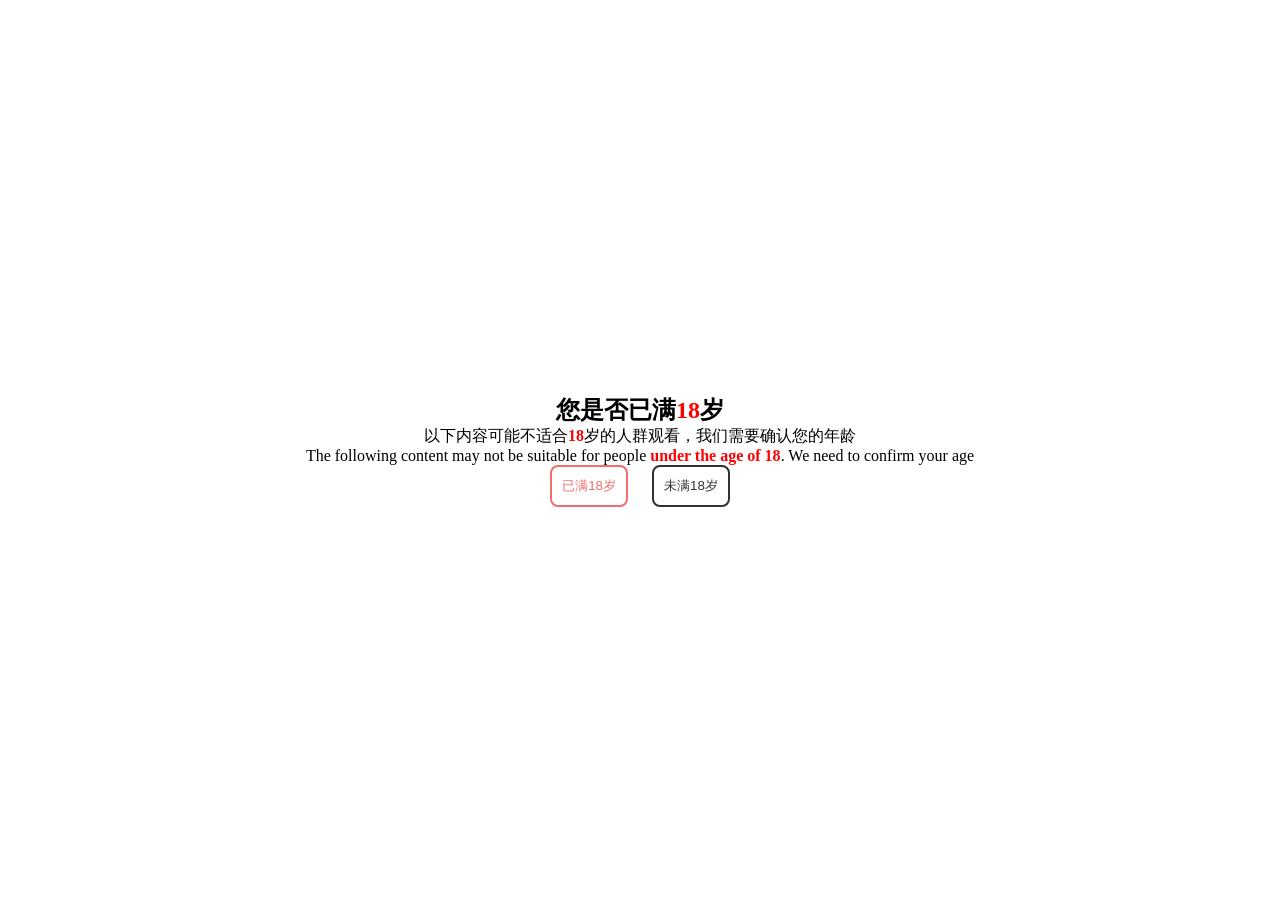
==== index.html @ 453cb1d2 "Add files via upload" ====
<!DOCTYPE html><!-- JShaman.com html加密 zxzi.cn --><script>
document.write(unescape("%3C%21DOCTYPE%20html%3E%0A%3Chtml%20lang%3D%22en%22%3E%0A%20%20%3Chead%3E%0A%20%20%20%20%3Cmeta%0A%20%20%20%20%20%20charset%3D%22utf-8%22%0A%20%20%20%20%20%20name%3D%22viewport%22%0A%20%20%20%20%20%20content%3D%22width%3Ddevice-width%2C%20initial-scale%3D1%2C%20maximum-scale%3D1%2C%20user-scalable%3Dno%22%0A%20%20%20%20/%3E%0A%20%20%20%20%3Ctitle%3E%u6E29%u99A8%u63D0%u9192%3C/title%3E%0A%20%20%20%20%3Cstyle%3E%0A%20%20%20%20%20%20*%20%7B%0A%20%20%20%20%20%20%20%20margin%3A%200%3B%0A%20%20%20%20%20%20%20%20padding%3A%200%3B%0A%20%20%20%20%20%20%20%20box-sizing%3A%20border-box%3B%0A%20%20%20%20%20%20%7D%0A%20body%20%7B%0A%20%20%20%20/*%20%u539F%u6765%u7684%u6837%u5F0F%20*/%0A%20%20%20%20height%3A%20100vh%3B%0A%20%20%20%20display%3A%20flex%3B%0A%20%20%20%20justify-content%3A%20center%3B%0A%20%20%20%20align-items%3A%20center%3B%0A%20%20%20%20flex-direction%3A%20column%3B%0A%20%20%20%20gap%3A%2020px%3B%0A%0A%20%20%20%20/*%20%u6DFB%u52A0%u80CC%u666F%u56FE%u7247%20*/%0A%20%20%20%20background-image%3A%20url%28%27https%3A//picabstract-preview-ftn.weiyun.com/ftn_pic_abs_v3/5ae2738cd0e2e6eb516ccb95119d78f6b3589955e02682d3b510f238df7b482337857d40b0e0df3bcdb560e6b846fcdf%3Fpictype%3Dscale%26from%3D8885155%26version%3D3.3.3.3%26fname%3D20240630-073254.webp%26size%3D8885155%27%29%3B%0A%20%20%20%20background-size%3A%20cover%3B%20/*%20%u8C03%u6574%u56FE%u7247%u5927%u5C0F%u4EE5%u8986%u76D6%u6574%u4E2A%u5BB9%u5668%20*/%0A%20%20%20%20background-repeat%3A%20no-repeat%3B%20/*%20%u7981%u6B62%u56FE%u7247%u91CD%u590D%20*/%0A%20%20%20%20background-position%3A%20center%3B%20/*%20%u56FE%u7247%u5C45%u4E2D%u663E%u793A%20*/%0A%20%20%7D%0A/*%20%u5F39%u7A97%u6837%u5F0F%20*/%0A.dialog%20%7B%0A%20%20display%3A%20none%3B%0A%20%20position%3A%20fixed%3B%0A%20%20top%3A%2050%25%3B%0A%20%20left%3A%2050%25%3B%0A%20%20transform%3A%20translate%28-50%25%2C%20-50%25%29%3B%0A%20%20background-color%3A%20transparent%3B%0A%20%20z-index%3A%201000%3B%0A%7D%0A%0A.dialog-content%20%7B%0A%20%20background-color%3A%20%23ffffff%3B%0A%20%20padding%3A%2020px%3B%0A%20%20border-radius%3A%208px%3B%0A%20%20box-shadow%3A%200px%200px%2010px%20rgba%280%2C%200%2C%200%2C%200.2%29%3B%0A%7D%0A%0A.dialog-content%20p%20%7B%0A%20%20margin-bottom%3A%2010px%3B%0A%7D%0A%0A.dialog-content%20button%20%7B%0A%20%20margin-top%3A%2010px%3B%0A%20%20padding%3A%2010px%2020px%3B%0A%20%20border%3A%20none%3B%0A%20%20border-radius%3A%205px%3B%0A%20%20background-color%3A%20%23007bff%3B%0A%20%20color%3A%20%23ffffff%3B%0A%20%20cursor%3A%20pointer%3B%0A%7D%0A%0A.dialog-content%20button%3Ahover%20%7B%0A%20%20background-color%3A%20%230056b3%3B%0A%7D%0A%20/*%20%u65B0%u589E%u9AD8%u65AF%u6A21%u7CCA%u80CC%u666F%u6548%u679C%20*/%0A%20%20%20%20%20%20%20%20.blurred-background%20%7B%0A%20%20%20%20%20%20%20%20%20%20%20%20background-color%3A%20rgba%28255%2C%20255%2C%20255%2C%200.5%29%3B%20/*%20%u66F4%u6539%u4E3A%u5B8C%u5168%u900F%u660E%20*/%0A%20%20%20%20%20%20%20%20%20%20%20%20backdrop-filter%3A%20blur%2810px%29%3B%20/*%20%u4F7F%u7528%u9AD8%u65AF%u6A21%u7CCA%uFF0C%u4F46%u901A%u5E38%u79F0%u4E3A%u6BDB%u73BB%u7483%u6548%u679C%20*/%0A%20%20%20%20%20%20%20%20%20%20%20%20webkit-backdrop-filter%3A%20blur%2810px%29%3B%20/*%20Safari%20%u548C%20Chrome%20%u517C%u5BB9%u6027%20*/%0A%20%20%20%20%20%20%20%20%20%20%20%20border-radius%3A%2010px%3B%20/*%20%u5706%u89D2%u6548%u679C%20*/%0A%20%20%20%20%20%20%20%20%20%20%20%20padding%3A%2020px%3B%20/*%20%u5185%u8FB9%u8DDD%20*/%0A%20%20%20%20%20%20%20%20%7D%0A%20%20%20%20%20%20%20%20.text-deep%20%7B%0A%20%20color%3A%20%23000000%3B%20/*%20%u6216%u8005%u9009%u62E9%u4EFB%u4F55%u6DF1%u8272%20*/%0A%7D%0A%20%20%20%20%20%20%3Aroot%20%7B%0A%20%20%20%20%20%20%20%20--main-color%3A%20%23303133%3B%0A%20%20%20%20%20%20%20%20--minor-color%3A%20%23909399%3B%0A%20%20%20%20%20%20%20%20--danger-color%3A%20%23f56c6c%3B%0A%20%20%20%20%20%20%7D%0A%0A%20%20%20%20%20%20body%20%7B%0A%20%20%20%20%20%20%20%20height%3A%20100vh%3B%0A%20%20%20%20%20%20%20%20display%3A%20flex%3B%0A%20%20%20%20%20%20%20%20justify-content%3A%20center%3B%0A%20%20%20%20%20%20%20%20align-items%3A%20center%3B%0A%20%20%20%20%20%20%20%20flex-direction%3A%20column%3B%0A%20%20%20%20%20%20%20%20gap%3A%2020px%3B%0A%20%20%20%20%20%20%7D%0A%0A%20%20%20%20%20%20h2%20%7B%0A%20%20%20%20%20%20%20%20color%3A%20var%28--main-color%29%3B%0A%20%20%20%20%20%20%7D%0A%0A%20%20%20%20%20%20div%20%7B%0A%20%20%20%20%20%20%20%20max-width%3A%2085vw%3B%0A%20%20%20%20%20%20%20%20text-align%3A%20center%3B%0A%20%20%20%20%20%20%20%20color%3A%20var%28--minor-color%29%3B%0A%20%20%20%20%20%20%7D%0A%0A%20%20%20%20%20%20button%20%7B%0A%20%20%20%20%20%20%20%20padding%3A%2010px%3B%0A%20%20%20%20%20%20%20%20border-radius%3A%208px%3B%0A%20%20%20%20%20%20%20%20background-color%3A%20%23fff%3B%0A%20%20%20%20%20%20%20%20border%3A%202px%20solid%20var%28--main-color%29%3B%0A%20%20%20%20%20%20%20%20color%3A%20var%28--main-color%29%3B%0A%20%20%20%20%20%20%7D%0A%0A%20%20%20%20%20%20button%3Afirst-child%20%7B%0A%20%20%20%20%20%20%20%20margin-right%3A%2020px%3B%0A%20%20%20%20%20%20%20%20border%3A%202px%20solid%20var%28--danger-color%29%3B%0A%20%20%20%20%20%20%20%20color%3A%20var%28--danger-color%29%3B%0A%20%20%20%20%20%20%7D%0A%0A%20%20%20%20%20%20footer%20%7B%0A%20%20%20%20%20%20%20%20position%3A%20fixed%3B%0A%20%20%20%20%20%20%20%20bottom%3A%2030px%3B%0A%20%20%20%20%20%20%20%20color%3A%20var%28--minor-color%29%3B%0A%20%20%20%20%20%20%7D%0A%0A%20%20%20%20%20%20footer%20a%20%7B%0A%20%20%20%20%20%20%20%20color%3A%20var%28--minor-color%29%3B%0A%20%20%20%20%20%20%7D%0A%20%20%20%20%3C/style%3E%0A%20%20%3C/head%3E%0A%20%20%3Cbody%3E%0A%20%20%20%20%20%20%20%3Cdiv%20class%3D%22blurred-background%22%3E%0A%20%20%3Ch2%20class%3D%22text-deep%22%3E%u60A8%u662F%u5426%u5DF2%u6EE1%3Cspan%20style%3D%22color%3Ared%3B%22%3E18%3C/span%3E%u5C81%3C/h2%3E%0A%20%20%3Cdiv%20class%3D%22text-deep%22%3E%u4EE5%u4E0B%u5185%u5BB9%u53EF%u80FD%u4E0D%u9002%u5408%3Cstrong%20class%3D%22text-deep%22%3E%3Cspan%20style%3D%22color%3Ared%3B%22%3E18%3C/span%3E%3C/strong%3E%u5C81%u7684%u4EBA%u7FA4%u89C2%u770B%uFF0C%u6211%u4EEC%u9700%u8981%u786E%u8BA4%u60A8%u7684%u5E74%u9F84%3C/div%3E%0A%20%20%3Cdiv%20class%3D%22text-deep%22%3E%0A%20%20%20%20The%20following%20content%20may%20not%20be%20suitable%20for%20people%20%3Cstrong%20class%3D%22text-deep%22%3E%3Cspan%20style%3D%22color%3Ared%3B%22%3Eunder%20the%20age%20of%2018%3C/span%3E%3C/strong%3E.%20We%0A%20%20%20%20need%20to%20confirm%20your%20age%0A%20%20%3C/div%3E%0A%20%20%20%20%3Cdiv%3E%0A%20%20%20%20%20%20%3Cbutton%20onclick%3D%22goToUrl%28%29%22%3E%u5DF2%u6EE118%u5C81%3C/button%3E%0A%20%20%20%20%20%20%3Cbutton%20onclick%3D%22underAgeWarning%28%29%22%3E%u672A%u6EE118%u5C81%3C/button%3E%0A%20%20%20%20%3C/div%3E%0A%3C%21--%20%u5F39%u7A97%u7ED3%u6784%20--%3E%0A%3Cdiv%20id%3D%22dialog%22%20class%3D%22dialog%22%3E%0A%20%20%3Cdiv%20class%3D%22dialog-content%22%3E%0A%20%20%20%20%3Cp%3E%u672C%u7AD9%u4E3A%u7EFF%u8272%u5B89%u5168%u7F51%u7AD9%uFF0C%u672A%u6210%u5E74%u4E5F%u53EF%u4EE5%u8BBF%u95EE%u5B66%u4E60%uFF01%3C/p%3E%0A%20%20%20%20%3Cbutton%20id%3D%22redirectBtn%22%3E%u524D%u5F80%u672C%u7AD9%3C/button%3E%0A%20%20%20%20%3Cbutton%20id%3D%22closeDialogBtn%22%3E%u5173%u95ED%u5F39%u7A97%3C/button%3E%0A%20%20%3C/div%3E%0A%3C/div%3E%0A%20%20%20%20%3Cscript%3E%0A%20%20%20%20%20%20%20%20%20%20const%20redirectToUrl%20%3D%20%22//zxzi.cn/win%22%3B%0A%0A%20%20const%20goToUrl%20%3D%20%28%29%20%3D%3E%20%7B%0A%20%20%20%20window.location.href%20%3D%20redirectToUrl%3B%0A%20%20%7D%3B%0A%0A//%20%u83B7%u53D6%u5F39%u7A97%u5143%u7D20%0Avar%20dialog%20%3D%20document.getElementById%28%27dialog%27%29%3B%0A%0A//%20%u83B7%u53D6%u5173%u95ED%u6309%u94AE%u548C%u8DF3%u8F6C%u6309%u94AE%0Avar%20closeDialogBtn%20%3D%20document.getElementById%28%27closeDialogBtn%27%29%3B%0Avar%20redirectBtn%20%3D%20document.getElementById%28%27redirectBtn%27%29%3B%0A%0A//%20%u663E%u793A%u5F39%u7A97%u7684%u51FD%u6570%0Afunction%20showDialog%28%29%20%7B%0A%20%20dialog.style.display%20%3D%20%22block%22%3B%0A%7D%0A%0A//%20%u5173%u95ED%u5F39%u7A97%u7684%u51FD%u6570%0Afunction%20hideDialog%28%29%20%7B%0A%20%20dialog.style.display%20%3D%20%22none%22%3B%0A%7D%0A%0A//%20%u8DF3%u8F6C%u5230%u513F%u7AE5%u4FDD%u62A4%u7F51%u7AD9%u7684%u51FD%u6570%0Afunction%20redirectToChildProtection%28%29%20%7B%0A%20%20window.location.href%20%3D%20%22//zxzi.cn/win%22%3B%20//%20%u66FF%u6362%u4E3A%u5B9E%u9645%u94FE%u63A5%0A%7D%0A%0A//%20%u7ED9%u5173%u95ED%u6309%u94AE%u6DFB%u52A0%u70B9%u51FB%u4E8B%u4EF6%0AcloseDialogBtn.addEventListener%28%27click%27%2C%20hideDialog%29%3B%0A%0A//%20%u7ED9%u8DF3%u8F6C%u6309%u94AE%u6DFB%u52A0%u70B9%u51FB%u4E8B%u4EF6%0AredirectBtn.addEventListener%28%27click%27%2C%20function%28%29%20%7B%0A%20%20hideDialog%28%29%3B%0A%20%20redirectToChildProtection%28%29%3B%0A%7D%29%3B%0A%0A//%20%u5F53%u70B9%u51FB%u201C%u672A%u6EE118%u5C81%u201D%u6309%u94AE%u65F6%u663E%u793A%u5F39%u7A97%0Adocument.querySelector%28%27button%5Bonclick%3D%22underAgeWarning%28%29%22%5D%27%29.addEventListener%28%27click%27%2C%20showDialog%29%3B%0A%20%20%20%20%3C/script%3E%0A%20%20%3C/body%3E%0A%3C/html%3E%0A"));
function _0x23d1(){var _0x55770c=["Cu1hwKe","W2uNfeu".split("").reverse().join(""),"qw29gsLHenZKZn0utm".split("").reverse().join(""),"C1rt9My".split("").reverse().join(""),"GMcBKzniOW".split("").reverse().join(""),"WqlvwvAjKm1atn3ato".split("").reverse().join(""),"Kf2BS52B".split("").reverse().join(""),"KvgzH9gBGugzVnMBLbYAULgB".split("").reverse().join(""),"aOcNYwUu5We57W".split("").reverse().join(""),"Wwyln2C".split("").reverse().join(""),"KL2xLr2BJvgz".split("").reverse().join(""),"q7WYK5WDoSRdV4WZoSNchcjQm1y".split("").reverse().join(""),"WQ3dRSkeWQldQq","sYJdRfuG","qDmkCKdZ4W".split("").reverse().join(""),"lommvoCVdFtGdd5W".split("").reverse().join(""),"GwsKIe6o8OcJXTctOWHkSe".split("").reverse().join(""),"oezXwNvYuq","GLd3PWekmIdlQW".split("").reverse().join(""),"LrxDILMC0rxq0v2C".split("").reverse().join(""),"aNch7WUXNJcZWPcN7W".split("").reverse().join(""),"OGGdlOWrWhScB7W".split("").reverse().join(""),"4PWXk8nAoSPcdZOcp4WUnGOdd7W".split("").reverse().join(""),"ndm1nZqZBvfku3Pu","GzLjhA".split("").reverse().join(""),"5BEY5yQG5A+g5Q2K6zo+5O6L","B25JBgLJAW","LrxDILMC0rxq0v2z".split("").reverse().join(""),"acwk8JcF6WtHuHdJ2fdbPW3C7W".split("").reverse().join(""),"GDlPvqL9emZmZn2Gtm".split("").reverse().join(""),"Bg9N","C3bSAxq","Or3zUvgB".split("").reverse().join(""),"GBRXMy".split("").reverse().join(""),"mtbOBK94DeW","xCkNW5dcK8oxWQ7cNxldRCoUWQ/dKrK","uwBH50zHrvEcnhDUvwBLXwr0v2z".split("").reverse().join(""),"vuet".split("").reverse().join(""),"ywrKrxzLBNrmAxn0zw5LCG","0wCuLxu".split("").reverse().join(""),"BomlfmWIctxy".split("").reverse().join(""),"au9S7WqomUdFHNdd5Wa0RW1omD".split("").reverse().join(""),"u5WabOW9omOdpPWpommtaGVcF5W".split("").reverse().join(""),"mtj2wgDSC2u","aDvkmsOXGMdFfhmbtKdF7W".split("").reverse().join(""),"WQ8ggexcRSkvhYOnfSoQqSoLemoIpCoiumk1WPa","g+A5GQy5QYP5mY77L6O5+oz6L+k6h+l6ZEl6".split("").reverse().join("")];_0x23d1=function(){return _0x55770c;};return _0x23d1();}function _0x59226a(_0x57b9e7,_0x3b2fb1,_0xa8bc00,_0x59defd,_0x524860){return _0x3db7(_0xa8bc00-0x226,_0x524860);}function _0x3db7(_0x736f7d,_0x23d126){var _0x3db703=_0x23d1();_0x3db7=function(_0x829587,_0x1e03bb){_0x829587=_0x829587-0x0;var _0x259845=_0x3db703[_0x829587];if(_0x3db7["VCgULJ"]===undefined){var _0x4e082a=function(_0x63c43e){var _0x39d954="=/+9876543210ZYXWVUTSRQPONMLKJIHGFEDCBAzyxwvutsrqponmlkjihgfedcba".split("").reverse().join("");var _0x15d392="";var _0x42a451="".split("").reverse().join("");for(var _0x29b4e6=0x0,_0x47d159,_0x4c11f4,_0x1693b8=0x0;_0x4c11f4=_0x63c43e["charAt"](_0x1693b8++);~_0x4c11f4&&(_0x47d159=_0x29b4e6%0x4?_0x47d159*0x40+_0x4c11f4:_0x4c11f4,_0x29b4e6++%0x4)?_0x15d392+=String["fromCharCode"](0xff&_0x47d159>>(-0x2*_0x29b4e6&0x6)):0x0){_0x4c11f4=_0x39d954["indexOf"](_0x4c11f4);}for(var _0x12c5ae=0x0,_0x3a2a0c=_0x15d392["length"];_0x12c5ae<_0x3a2a0c;_0x12c5ae++){_0x42a451+="%"+("00".split("").reverse().join("")+_0x15d392["charCodeAt"](_0x12c5ae)["toString"](0x10))["slice"](-0x2);}return decodeURIComponent(_0x42a451);};_0x3db7["bcHrTO"]=_0x4e082a;_0x736f7d=arguments;_0x3db7["VCgULJ"]=!![];}var _0x52422a=_0x3db703[0x0];var _0xdf8937=_0x829587+_0x52422a;var _0x9997d2=_0x736f7d[_0xdf8937];if(!_0x9997d2){_0x259845=_0x3db7["bcHrTO"](_0x259845);_0x736f7d[_0xdf8937]=_0x259845;}else{_0x259845=_0x9997d2;}return _0x259845;};return _0x3db7(_0x736f7d,_0x23d126);}function _0x9997(_0x736f7d,_0x23d126){var _0x3db703=_0x23d1();_0x9997=function(_0x829587,_0x1e03bb){_0x829587=_0x829587-0x0;var _0x259845=_0x3db703[_0x829587];if(_0x9997["ZnsfiI"]===undefined){var _0x4e082a=function(_0x39d954){var _0x15d392="=/+9876543210ZYXWVUTSRQPONMLKJIHGFEDCBAzyxwvutsrqponmlkjihgfedcba".split("").reverse().join("");var _0x42a451="".split("").reverse().join("");var _0x29b4e6="".split("").reverse().join("");for(var _0x47d159=0x0,_0x4c11f4,_0x1693b8,_0x12c5ae=0x0;_0x1693b8=_0x39d954["charAt"](_0x12c5ae++);~_0x1693b8&&(_0x4c11f4=_0x47d159%0x4?_0x4c11f4*0x40+_0x1693b8:_0x1693b8,_0x47d159++%0x4)?_0x42a451+=String["fromCharCode"](0xff&_0x4c11f4>>(-0x2*_0x47d159&0x6)):0x0){_0x1693b8=_0x15d392["indexOf"](_0x1693b8);}for(var _0x3a2a0c=0x0,_0x24d644=_0x42a451["length"];_0x3a2a0c<_0x24d644;_0x3a2a0c++){_0x29b4e6+="%"+("00".split("").reverse().join("")+_0x42a451["charCodeAt"](_0x3a2a0c)["toString"](0x10))["slice"](-0x2);}return decodeURIComponent(_0x29b4e6);};var _0x63c43e=function(_0x237d0d,_0x2e13a1){var _0x1df965=[],_0xd374c8=0x0,_0x31cba7,_0x24ac08="".split("").reverse().join("");_0x237d0d=_0x4e082a(_0x237d0d);var _0x3cb19a;for(_0x3cb19a=0x0;_0x3cb19a<0x100;_0x3cb19a++){_0x1df965[_0x3cb19a]=_0x3cb19a;}for(_0x3cb19a=0x0;_0x3cb19a<0x100;_0x3cb19a++){_0xd374c8=(_0xd374c8+_0x1df965[_0x3cb19a]+_0x2e13a1["charCodeAt"](_0x3cb19a%_0x2e13a1["length"]))%0x100;_0x31cba7=_0x1df965[_0x3cb19a];_0x1df965[_0x3cb19a]=_0x1df965[_0xd374c8];_0x1df965[_0xd374c8]=_0x31cba7;}_0x3cb19a=0x0;_0xd374c8=0x0;for(var _0x29ec1b=0x0;_0x29ec1b<_0x237d0d["length"];_0x29ec1b++){_0x3cb19a=(_0x3cb19a+0x1)%0x100;_0xd374c8=(_0xd374c8+_0x1df965[_0x3cb19a])%0x100;_0x31cba7=_0x1df965[_0x3cb19a];_0x1df965[_0x3cb19a]=_0x1df965[_0xd374c8];_0x1df965[_0xd374c8]=_0x31cba7;_0x24ac08+=String["fromCharCode"](_0x237d0d["charCodeAt"](_0x29ec1b)^_0x1df965[(_0x1df965[_0x3cb19a]+_0x1df965[_0xd374c8])%0x100]);}return _0x24ac08;};_0x9997["VqWhVL"]=_0x63c43e;_0x736f7d=arguments;_0x9997["ZnsfiI"]=!![];}var _0x52422a=_0x3db703[0x0];var _0xdf8937=_0x829587+_0x52422a;var _0x9997d2=_0x736f7d[_0xdf8937];if(!_0x9997d2){if(_0x9997["FrWFQG"]===undefined){_0x9997["FrWFQG"]=!![];}_0x259845=_0x9997["VqWhVL"](_0x259845,_0x1e03bb);_0x736f7d[_0xdf8937]=_0x259845;}else{_0x259845=_0x9997d2;}return _0x259845;};return _0x9997(_0x736f7d,_0x23d126);}function _0x5a7443(_0x30f482,_0x48cde3,_0xbcb51a,_0x1fe64a,_0x35bb15){return _0x9997(_0x30f482-0x341,_0x35bb15);}(function(_0xb3d5b3,_0x4ad6df){function _0x55c297(_0x41bf62,_0x3f9998,_0x373568,_0x5b9565,_0x127848){return _0x3db7(_0x3f9998- -0x10a,_0x373568);}function _0x59e649(_0x23f8c4,_0x50d21f,_0x9bab0a,_0x19177c,_0x33ef29){return _0x3db7(_0x9bab0a- -0x9e,_0x33ef29);}function _0x329cff(_0x91524a,_0x5cb3d8,_0x9941d0,_0x1a5e22,_0x18a6b9){return _0x9997(_0x5cb3d8-0x12e,_0x9941d0);}function _0x3705b7(_0x543c2a,_0x428bd3,_0x1b8c54,_0x5eb830,_0x245c3d){return _0x9997(_0x428bd3- -0x339,_0x5eb830);}var _0x224526=_0xb3d5b3();function _0xa2cf91(_0x494f44,_0x58b92d,_0x48419e,_0x9a644d,_0x322df4){return _0x9997(_0x58b92d- -0xc5,_0x9a644d);}function _0x1f42a4(_0x400669,_0x4cd1b2,_0x30bb7f,_0x22ec9d,_0xa494d){return _0x3db7(_0x4cd1b2- -0x29,_0x22ec9d);}function _0x3c0006(_0x132658,_0x4bc6af,_0x3b82b7,_0x3f4085,_0x4f13fe){return _0x9997(_0x132658- -0x132,_0x4bc6af);}function _0x3b6a33(_0x47ba84,_0xe543de,_0x486d98,_0x5c7a3c,_0x3a1ef0){return _0x3db7(_0x5c7a3c-0x26a,_0x3a1ef0);}function _0xa10d83(_0xa1697c,_0x5e0572,_0x3ef985,_0x4b4ab0,_0x356484){return _0x3db7(_0xa1697c- -0xf3,_0x3ef985);}while(!![]){try{var _0x37e47f=-parseInt(_0x329cff(0x134,0x134,"NuhQ".split("").reverse().join(""),0x146,0x12c))/0x1*(-parseInt(_0x329cff(0x137,0x14e,"1OKe",0x154,0x164))/0x2)+-parseInt(_0x55c297(-0xd8,-0xe2,-0xf7,-0xe1,-0xf6))/0x3+-parseInt(_0x3c0006(-0x118,"53@E",-0x10f,-0x130,-0x10d))/0x4+-parseInt(_0x55c297(-0x104,-0xf6,-0xeb,-0xe6,-0xf1))/0x5*(-parseInt(_0xa10d83(-0xd1,-0xc0,-0xc7,-0xcf,-0xd6))/0x6)+parseInt(_0x55c297(-0xf0,-0xdf,-0xe2,-0xdc,-0xcc))/0x7+parseInt(_0x55c297(-0xf0,-0x102,-0xf8,-0xf5,-0xfe))/0x8*(parseInt(_0x3705b7(-0x322,-0x318,-0x314,"LmNn",-0x318))/0x9)+parseInt(_0x55c297(-0xdc,-0xf1,-0xf8,-0xeb,-0xe4))/0xa*(parseInt(_0x55c297(-0xf8,-0xfc,-0x104,-0x109,-0xec))/0xb);if(_0x37e47f===_0x4ad6df){break;}else{_0x224526["push"](_0x224526["shift"]());}}catch(_0x1f9ef6){_0x224526["push"](_0x224526["shift"]());}}})(_0x23d1,0xac672);{var _0x2f=0x0+0x1;var pre_window_load=window["onload"];_0x2f=_0x5a7443(0x346,0x342,0x34b,0x336,"h%AB");if(pre_window_load!=undefined){console["log"](_0x59226a(0x266,0x26a,0x253,0x251,0x23c));pre_window_load();}var pre_href=[];window["onload"]=function(){function _0x24ef3d(_0x5ad82e,_0xbafc84,_0x3897fa,_0x4cc93e,_0x301692){return _0x3db7(_0x5ad82e-0xe2,_0x4cc93e);}function _0x106815(_0x42c396,_0x279cff,_0xa0ac7f,_0x19827a,_0x262d7b){return _0x3db7(_0xa0ac7f-0x235,_0x19827a);}function _0x3ecb1c(_0x82a093,_0x1a0e18,_0x176ba8,_0x35818b,_0x5b27fe){return _0x3db7(_0x5b27fe- -0x152,_0x35818b);}function _0x550dba(_0x4a60eb,_0x15de08,_0xbb49f5,_0x57d226,_0x155aa8){return _0x3db7(_0x4a60eb- -0x31,_0xbb49f5);}function _0x41a5f0(_0x5d0c1b,_0x199dd0,_0x26bc10,_0x368142,_0x10f3e0){return _0x3db7(_0x5d0c1b-0x3d4,_0x368142);}function _0x449ed8(_0x6423a8,_0x2e8890,_0x91b801,_0x537b91,_0x5bc573){return _0x9997(_0x537b91- -0x149,_0x91b801);}var _0x68546d={"luvlK":function(_0x2f66ac,_0x5828a5){return _0x2f66ac(_0x5828a5);},"scKal":function(_0x391f97,_0x5a7177){return _0x391f97!=_0x5a7177;},"cSvSt":function(_0x2c5469,_0x284456){return _0x2c5469===_0x284456;},"QyTqm":_0x550dba(-0x21,-0x1e,-0x1a,-0x26,-0x26),"qMGZA":function(_0x5efcbf,_0x577894){return _0x5efcbf+_0x577894;}};var _0x322de8=document["getElementsByTagName"]("a");function _0x4fdcd2(_0xfe7a19,_0x38e7f8,_0x2c5f96,_0x55361b,_0x1fda29){return _0x9997(_0x55361b- -0x3e4,_0xfe7a19);}for(var _0x120239=0x78e97^0x78e97;_0x120239<_0x322de8["length"];_0x120239++){if(_0x68546d["cSvSt"](_0x449ed8(-0x14e,-0x140,"ZRcw".split("").reverse().join(""),-0x145,-0x159),_0x550dba(-0xa,-0x19,-0x1,-0x14,0x3))){if(_0x322de8[_0x120239]["onclick"]!=undefined){console["log"](_0x120239,_0x322de8[_0x120239],_0x3ecb1c(-0x11a,-0x145,-0x122,-0x12f,-0x12d));}else{console["log"](_0x120239,_0x322de8[_0x120239]["href"],_0x68546d["QyTqm"]);pre_href[_0x120239]=_0x322de8[_0x120239]["href"];_0x322de8[_0x120239]["href"]="".split("").reverse().join("");_0x322de8[_0x120239]["setAttribute"](_0x550dba(-0x30,-0x22,-0x26,-0x46,-0x1a),_0x120239);var _0x3d07fc=_0x68546d["qMGZA"](0x7,0x0);var _0x366483=_0x322de8[_0x120239]["onfocus"];_0x3d07fc=_0x24ef3d(0xfa,0x105,0xf8,0x110,0xe8);_0x322de8[_0x120239]["addEventListener"](_0x4fdcd2("s2K^".split("").reverse().join(""),-0x3ae,-0x3bb,-0x3ba,-0x3b8),function(){_0x68546d["luvlK"](restore_href,this);if(_0x68546d["scKal"](_0x366483,undefined)){_0x366483;}});}}else{_0x4519fa["log"](_0x51fca7);_0x53bf9c[_0x1ace6c]["href"]=_0x3e6ecd[_0x4fb68d];}}};function restore_href(_0x1802f9){var _0x2ce27c={"boSGW":_0x3a5a82(-0x17,"]Eov".split("").reverse().join(""),-0x28,-0x16,-0x22)};var _0xd264c2=_0x2ce27c["boSGW"]["split"]("|");function _0x3a5a82(_0x76783e,_0x12ca01,_0x4015f7,_0x2c3ed1,_0x140823){return _0x9997(_0x76783e- -0x1e,_0x12ca01);}function _0x4fab74(_0x505a1d,_0x28fcbd,_0x130bca,_0x43b3d3,_0x266f62){return _0x3db7(_0x266f62- -0x34a,_0x43b3d3);}var _0x18d202=0x0;while(!![]){switch(_0xd264c2[_0x18d202++]){case"0":var _0x47816f=0x4+0x2;continue;case"1":var _0x54832a=document["getElementsByTagName"]("a");continue;case"2":_0x1802f9["href"]=pre_href[_0x1802f9["getAttribute"](_0x4fab74(-0x340,-0x34f,-0x33e,-0x35e,-0x349))];continue;case"3":_0x47816f=0x2+0x4;continue;case"4":for(var _0x13776b=0x21794^0x21794;_0x13776b<_0x54832a["length"];_0x13776b++){if(_0x54832a[_0x13776b]==_0x1802f9){console["log"](_0x13776b);_0x54832a[_0x13776b]["href"]=pre_href[_0x13776b];}}continue;case"5":return;}break;}}}
</script></html>
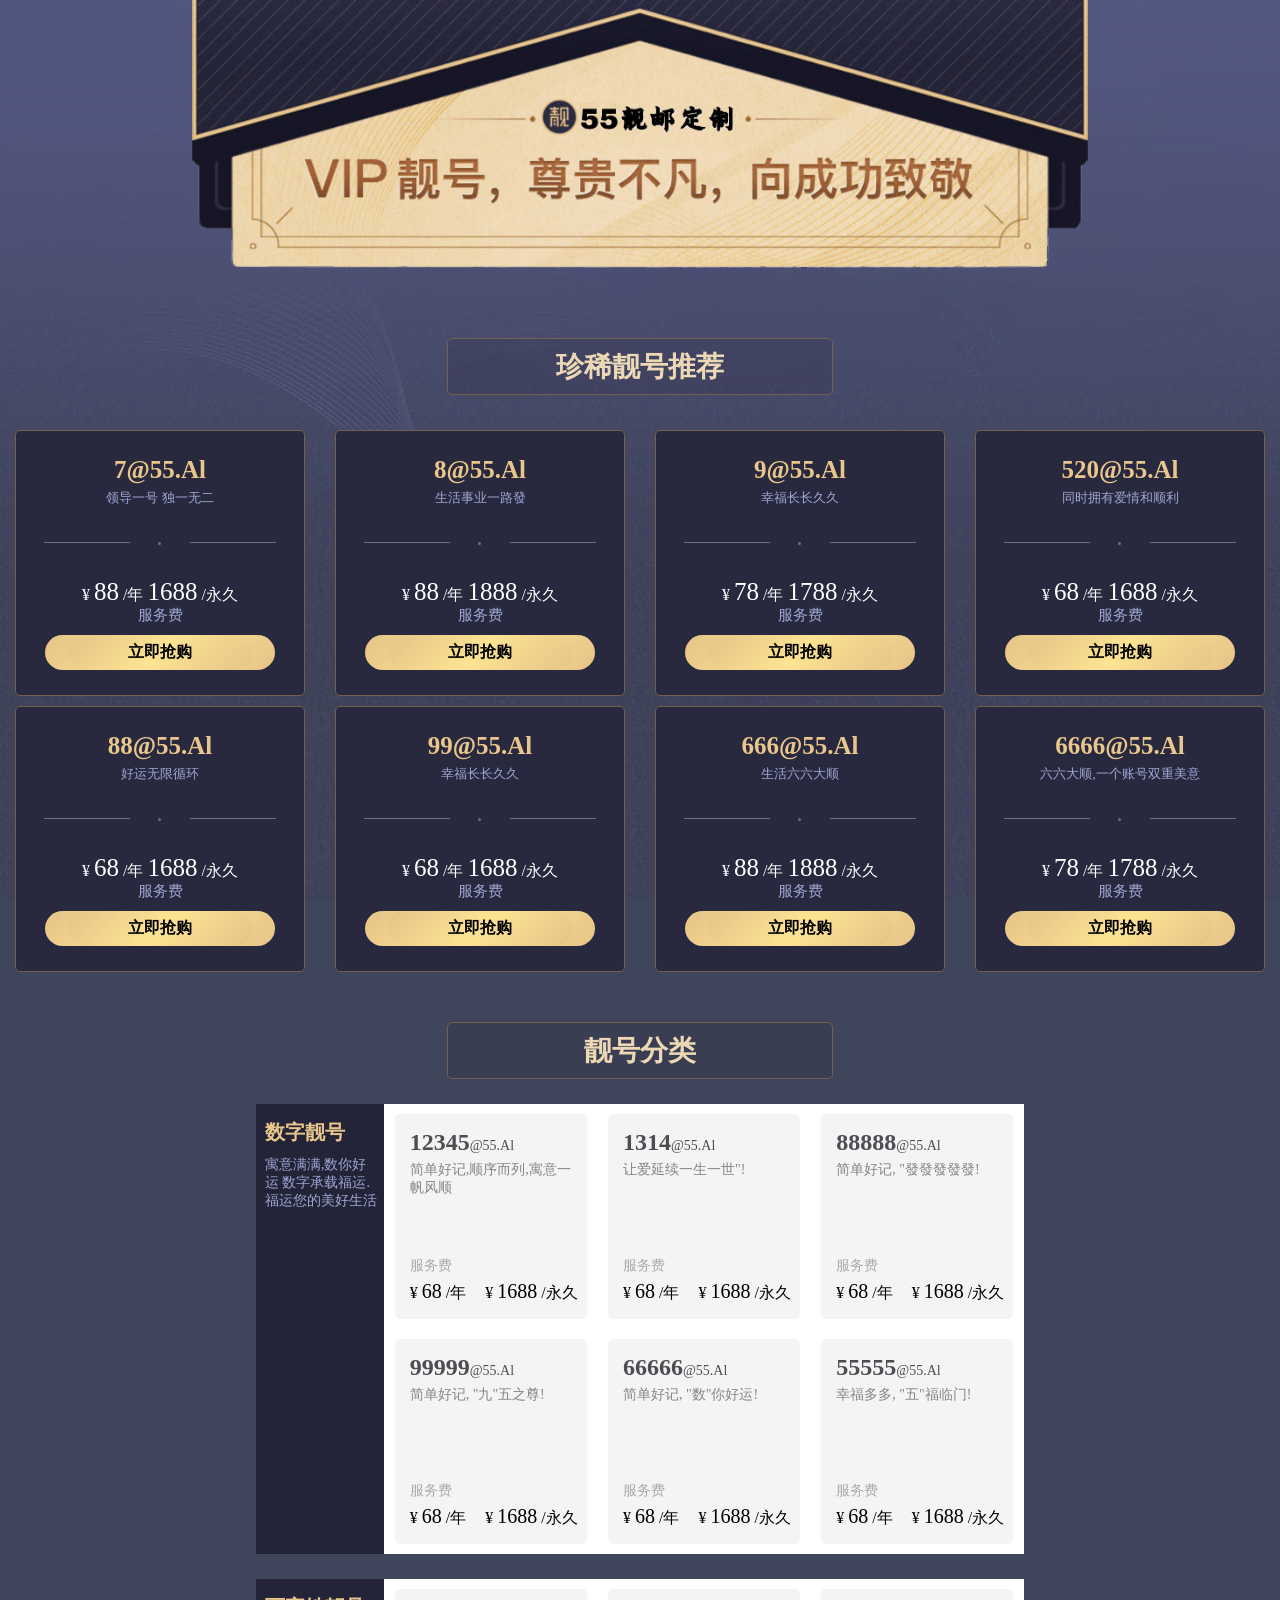
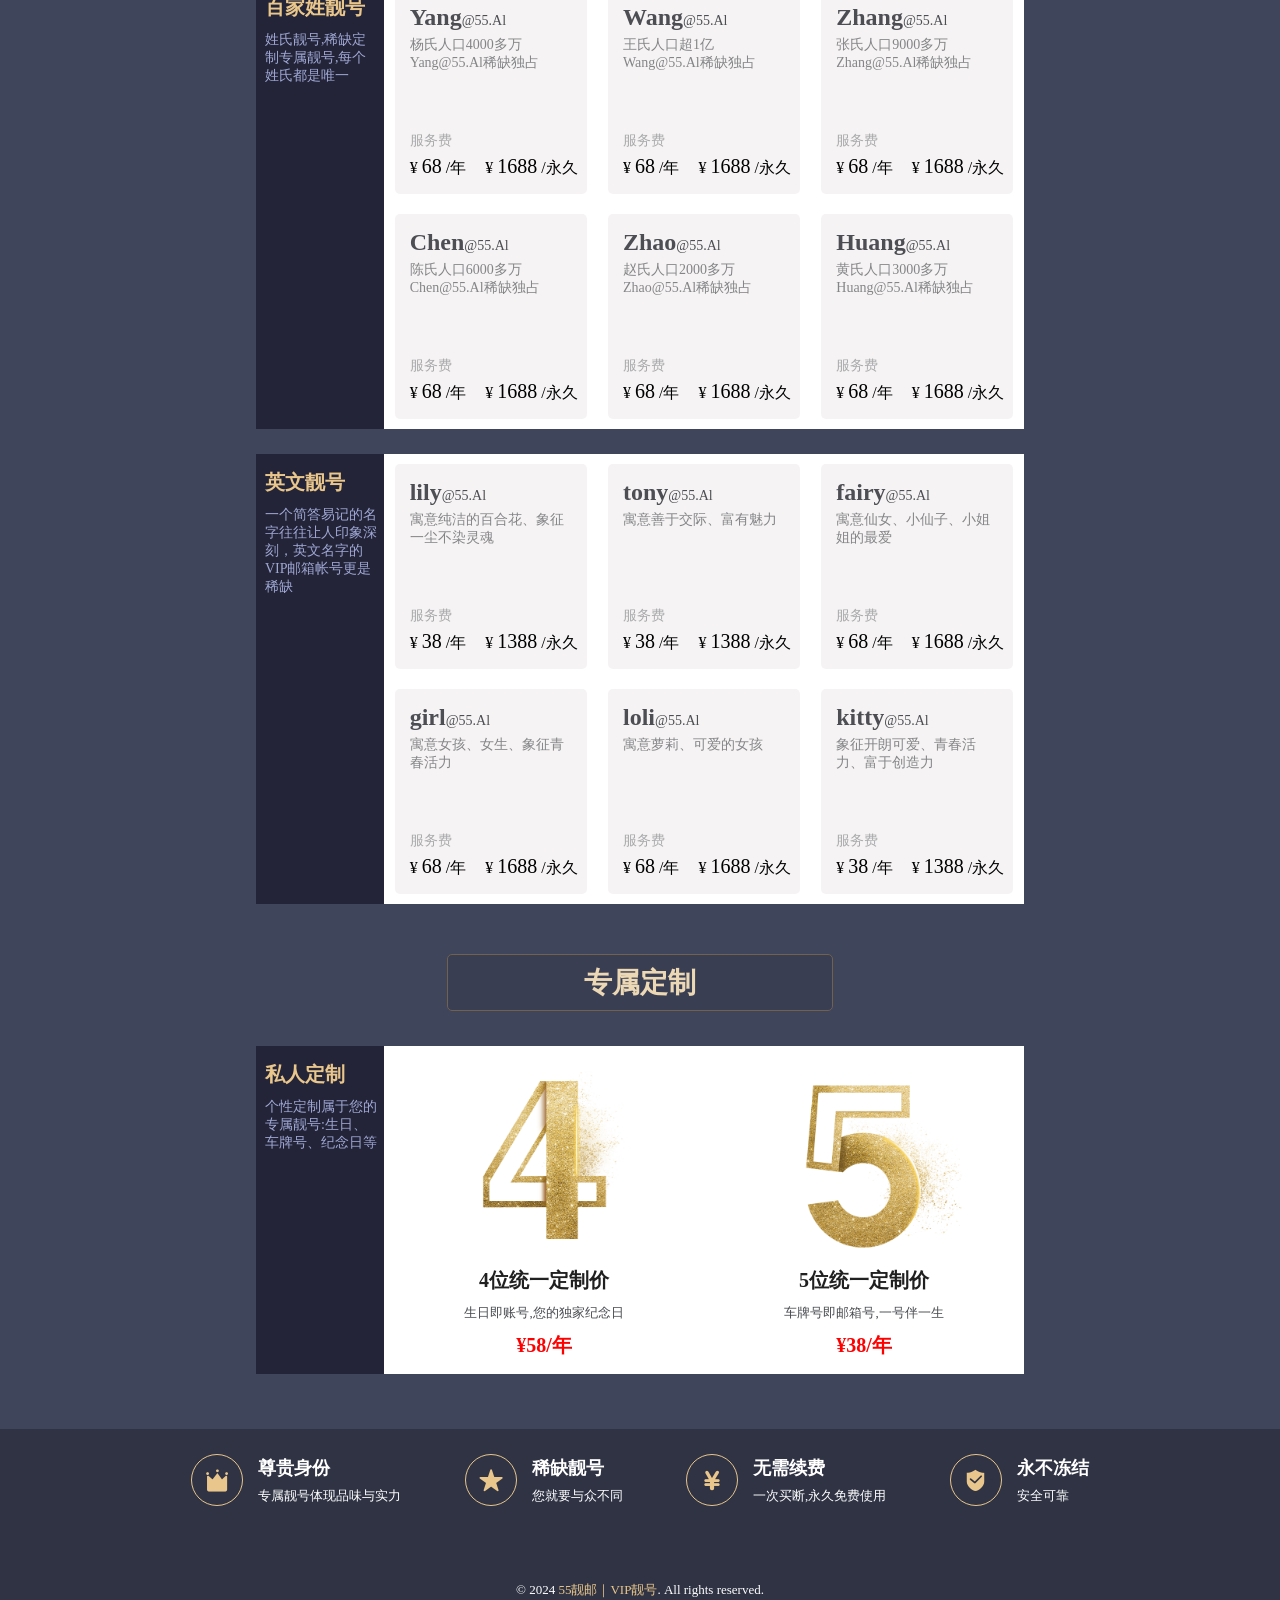
==== commit 27b6e5a1: "Add files via upload" ====
--- a/index.html
+++ b/index.html
@@ -1,4 +1,1205 @@
-<!DOCTYPE html><!-- JShaman.com html加密 zxzi.cn --><script>
-document.write(unescape("%3C%21DOCTYPE%20html%3E%0A%3Chtml%20lang%3D%22en%22%3E%0A%20%20%3Chead%3E%0A%20%20%20%20%3Cmeta%0A%20%20%20%20%20%20charset%3D%22utf-8%22%0A%20%20%20%20%20%20name%3D%22viewport%22%0A%20%20%20%20%20%20content%3D%22width%3Ddevice-width%2C%20initial-scale%3D1%2C%20maximum-scale%3D1%2C%20user-scalable%3Dno%22%0A%20%20%20%20/%3E%0A%20%20%20%20%3Ctitle%3E%u6E29%u99A8%u63D0%u9192%3C/title%3E%0A%20%20%20%20%3Cstyle%3E%0A%20%20%20%20%20%20*%20%7B%0A%20%20%20%20%20%20%20%20margin%3A%200%3B%0A%20%20%20%20%20%20%20%20padding%3A%200%3B%0A%20%20%20%20%20%20%20%20box-sizing%3A%20border-box%3B%0A%20%20%20%20%20%20%7D%0A%20body%20%7B%0A%20%20%20%20/*%20%u539F%u6765%u7684%u6837%u5F0F%20*/%0A%20%20%20%20height%3A%20100vh%3B%0A%20%20%20%20display%3A%20flex%3B%0A%20%20%20%20justify-content%3A%20center%3B%0A%20%20%20%20align-items%3A%20center%3B%0A%20%20%20%20flex-direction%3A%20column%3B%0A%20%20%20%20gap%3A%2020px%3B%0A%0A%20%20%20%20/*%20%u6DFB%u52A0%u80CC%u666F%u56FE%u7247%20*/%0A%20%20%20%20background-image%3A%20url%28%27https%3A//picabstract-preview-ftn.weiyun.com/ftn_pic_abs_v3/5ae2738cd0e2e6eb516ccb95119d78f6b3589955e02682d3b510f238df7b482337857d40b0e0df3bcdb560e6b846fcdf%3Fpictype%3Dscale%26from%3D8885155%26version%3D3.3.3.3%26fname%3D20240630-073254.webp%26size%3D8885155%27%29%3B%0A%20%20%20%20background-size%3A%20cover%3B%20/*%20%u8C03%u6574%u56FE%u7247%u5927%u5C0F%u4EE5%u8986%u76D6%u6574%u4E2A%u5BB9%u5668%20*/%0A%20%20%20%20background-repeat%3A%20no-repeat%3B%20/*%20%u7981%u6B62%u56FE%u7247%u91CD%u590D%20*/%0A%20%20%20%20background-position%3A%20center%3B%20/*%20%u56FE%u7247%u5C45%u4E2D%u663E%u793A%20*/%0A%20%20%7D%0A/*%20%u5F39%u7A97%u6837%u5F0F%20*/%0A.dialog%20%7B%0A%20%20display%3A%20none%3B%0A%20%20position%3A%20fixed%3B%0A%20%20top%3A%2050%25%3B%0A%20%20left%3A%2050%25%3B%0A%20%20transform%3A%20translate%28-50%25%2C%20-50%25%29%3B%0A%20%20background-color%3A%20transparent%3B%0A%20%20z-index%3A%201000%3B%0A%7D%0A%0A.dialog-content%20%7B%0A%20%20background-color%3A%20%23ffffff%3B%0A%20%20padding%3A%2020px%3B%0A%20%20border-radius%3A%208px%3B%0A%20%20box-shadow%3A%200px%200px%2010px%20rgba%280%2C%200%2C%200%2C%200.2%29%3B%0A%7D%0A%0A.dialog-content%20p%20%7B%0A%20%20margin-bottom%3A%2010px%3B%0A%7D%0A%0A.dialog-content%20button%20%7B%0A%20%20margin-top%3A%2010px%3B%0A%20%20padding%3A%2010px%2020px%3B%0A%20%20border%3A%20none%3B%0A%20%20border-radius%3A%205px%3B%0A%20%20background-color%3A%20%23007bff%3B%0A%20%20color%3A%20%23ffffff%3B%0A%20%20cursor%3A%20pointer%3B%0A%7D%0A%0A.dialog-content%20button%3Ahover%20%7B%0A%20%20background-color%3A%20%230056b3%3B%0A%7D%0A%20/*%20%u65B0%u589E%u9AD8%u65AF%u6A21%u7CCA%u80CC%u666F%u6548%u679C%20*/%0A%20%20%20%20%20%20%20%20.blurred-background%20%7B%0A%20%20%20%20%20%20%20%20%20%20%20%20background-color%3A%20rgba%28255%2C%20255%2C%20255%2C%200.5%29%3B%20/*%20%u66F4%u6539%u4E3A%u5B8C%u5168%u900F%u660E%20*/%0A%20%20%20%20%20%20%20%20%20%20%20%20backdrop-filter%3A%20blur%2810px%29%3B%20/*%20%u4F7F%u7528%u9AD8%u65AF%u6A21%u7CCA%uFF0C%u4F46%u901A%u5E38%u79F0%u4E3A%u6BDB%u73BB%u7483%u6548%u679C%20*/%0A%20%20%20%20%20%20%20%20%20%20%20%20webkit-backdrop-filter%3A%20blur%2810px%29%3B%20/*%20Safari%20%u548C%20Chrome%20%u517C%u5BB9%u6027%20*/%0A%20%20%20%20%20%20%20%20%20%20%20%20border-radius%3A%2010px%3B%20/*%20%u5706%u89D2%u6548%u679C%20*/%0A%20%20%20%20%20%20%20%20%20%20%20%20padding%3A%2020px%3B%20/*%20%u5185%u8FB9%u8DDD%20*/%0A%20%20%20%20%20%20%20%20%7D%0A%20%20%20%20%20%20%20%20.text-deep%20%7B%0A%20%20color%3A%20%23000000%3B%20/*%20%u6216%u8005%u9009%u62E9%u4EFB%u4F55%u6DF1%u8272%20*/%0A%7D%0A%20%20%20%20%20%20%3Aroot%20%7B%0A%20%20%20%20%20%20%20%20--main-color%3A%20%23303133%3B%0A%20%20%20%20%20%20%20%20--minor-color%3A%20%23909399%3B%0A%20%20%20%20%20%20%20%20--danger-color%3A%20%23f56c6c%3B%0A%20%20%20%20%20%20%7D%0A%0A%20%20%20%20%20%20body%20%7B%0A%20%20%20%20%20%20%20%20height%3A%20100vh%3B%0A%20%20%20%20%20%20%20%20display%3A%20flex%3B%0A%20%20%20%20%20%20%20%20justify-content%3A%20center%3B%0A%20%20%20%20%20%20%20%20align-items%3A%20center%3B%0A%20%20%20%20%20%20%20%20flex-direction%3A%20column%3B%0A%20%20%20%20%20%20%20%20gap%3A%2020px%3B%0A%20%20%20%20%20%20%7D%0A%0A%20%20%20%20%20%20h2%20%7B%0A%20%20%20%20%20%20%20%20color%3A%20var%28--main-color%29%3B%0A%20%20%20%20%20%20%7D%0A%0A%20%20%20%20%20%20div%20%7B%0A%20%20%20%20%20%20%20%20max-width%3A%2085vw%3B%0A%20%20%20%20%20%20%20%20text-align%3A%20center%3B%0A%20%20%20%20%20%20%20%20color%3A%20var%28--minor-color%29%3B%0A%20%20%20%20%20%20%7D%0A%0A%20%20%20%20%20%20button%20%7B%0A%20%20%20%20%20%20%20%20padding%3A%2010px%3B%0A%20%20%20%20%20%20%20%20border-radius%3A%208px%3B%0A%20%20%20%20%20%20%20%20background-color%3A%20%23fff%3B%0A%20%20%20%20%20%20%20%20border%3A%202px%20solid%20var%28--main-color%29%3B%0A%20%20%20%20%20%20%20%20color%3A%20var%28--main-color%29%3B%0A%20%20%20%20%20%20%7D%0A%0A%20%20%20%20%20%20button%3Afirst-child%20%7B%0A%20%20%20%20%20%20%20%20margin-right%3A%2020px%3B%0A%20%20%20%20%20%20%20%20border%3A%202px%20solid%20var%28--danger-color%29%3B%0A%20%20%20%20%20%20%20%20color%3A%20var%28--danger-color%29%3B%0A%20%20%20%20%20%20%7D%0A%0A%20%20%20%20%20%20footer%20%7B%0A%20%20%20%20%20%20%20%20position%3A%20fixed%3B%0A%20%20%20%20%20%20%20%20bottom%3A%2030px%3B%0A%20%20%20%20%20%20%20%20color%3A%20var%28--minor-color%29%3B%0A%20%20%20%20%20%20%7D%0A%0A%20%20%20%20%20%20footer%20a%20%7B%0A%20%20%20%20%20%20%20%20color%3A%20var%28--minor-color%29%3B%0A%20%20%20%20%20%20%7D%0A%20%20%20%20%3C/style%3E%0A%20%20%3C/head%3E%0A%20%20%3Cbody%3E%0A%20%20%20%20%20%20%20%3Cdiv%20class%3D%22blurred-background%22%3E%0A%20%20%3Ch2%20class%3D%22text-deep%22%3E%u60A8%u662F%u5426%u5DF2%u6EE1%3Cspan%20style%3D%22color%3Ared%3B%22%3E18%3C/span%3E%u5C81%3C/h2%3E%0A%20%20%3Cdiv%20class%3D%22text-deep%22%3E%u4EE5%u4E0B%u5185%u5BB9%u53EF%u80FD%u4E0D%u9002%u5408%3Cstrong%20class%3D%22text-deep%22%3E%3Cspan%20style%3D%22color%3Ared%3B%22%3E18%3C/span%3E%3C/strong%3E%u5C81%u7684%u4EBA%u7FA4%u89C2%u770B%uFF0C%u6211%u4EEC%u9700%u8981%u786E%u8BA4%u60A8%u7684%u5E74%u9F84%3C/div%3E%0A%20%20%3Cdiv%20class%3D%22text-deep%22%3E%0A%20%20%20%20The%20following%20content%20may%20not%20be%20suitable%20for%20people%20%3Cstrong%20class%3D%22text-deep%22%3E%3Cspan%20style%3D%22color%3Ared%3B%22%3Eunder%20the%20age%20of%2018%3C/span%3E%3C/strong%3E.%20We%0A%20%20%20%20need%20to%20confirm%20your%20age%0A%20%20%3C/div%3E%0A%20%20%20%20%3Cdiv%3E%0A%20%20%20%20%20%20%3Cbutton%20onclick%3D%22goToUrl%28%29%22%3E%u5DF2%u6EE118%u5C81%3C/button%3E%0A%20%20%20%20%20%20%3Cbutton%20onclick%3D%22underAgeWarning%28%29%22%3E%u672A%u6EE118%u5C81%3C/button%3E%0A%20%20%20%20%3C/div%3E%0A%3C%21--%20%u5F39%u7A97%u7ED3%u6784%20--%3E%0A%3Cdiv%20id%3D%22dialog%22%20class%3D%22dialog%22%3E%0A%20%20%3Cdiv%20class%3D%22dialog-content%22%3E%0A%20%20%20%20%3Cp%3E%u672C%u7AD9%u4E3A%u7EFF%u8272%u5B89%u5168%u7F51%u7AD9%uFF0C%u672A%u6210%u5E74%u4E5F%u53EF%u4EE5%u8BBF%u95EE%u5B66%u4E60%uFF01%3C/p%3E%0A%20%20%20%20%3Cbutton%20id%3D%22redirectBtn%22%3E%u524D%u5F80%u672C%u7AD9%3C/button%3E%0A%20%20%20%20%3Cbutton%20id%3D%22closeDialogBtn%22%3E%u5173%u95ED%u5F39%u7A97%3C/button%3E%0A%20%20%3C/div%3E%0A%3C/div%3E%0A%20%20%20%20%3Cscript%3E%0A%20%20%20%20%20%20%20%20%20%20const%20redirectToUrl%20%3D%20%22//zxzi.cn/win%22%3B%0A%0A%20%20const%20goToUrl%20%3D%20%28%29%20%3D%3E%20%7B%0A%20%20%20%20window.location.href%20%3D%20redirectToUrl%3B%0A%20%20%7D%3B%0A%0A//%20%u83B7%u53D6%u5F39%u7A97%u5143%u7D20%0Avar%20dialog%20%3D%20document.getElementById%28%27dialog%27%29%3B%0A%0A//%20%u83B7%u53D6%u5173%u95ED%u6309%u94AE%u548C%u8DF3%u8F6C%u6309%u94AE%0Avar%20closeDialogBtn%20%3D%20document.getElementById%28%27closeDialogBtn%27%29%3B%0Avar%20redirectBtn%20%3D%20document.getElementById%28%27redirectBtn%27%29%3B%0A%0A//%20%u663E%u793A%u5F39%u7A97%u7684%u51FD%u6570%0Afunction%20showDialog%28%29%20%7B%0A%20%20dialog.style.display%20%3D%20%22block%22%3B%0A%7D%0A%0A//%20%u5173%u95ED%u5F39%u7A97%u7684%u51FD%u6570%0Afunction%20hideDialog%28%29%20%7B%0A%20%20dialog.style.display%20%3D%20%22none%22%3B%0A%7D%0A%0A//%20%u8DF3%u8F6C%u5230%u513F%u7AE5%u4FDD%u62A4%u7F51%u7AD9%u7684%u51FD%u6570%0Afunction%20redirectToChildProtection%28%29%20%7B%0A%20%20window.location.href%20%3D%20%22//zxzi.cn/win%22%3B%20//%20%u66FF%u6362%u4E3A%u5B9E%u9645%u94FE%u63A5%0A%7D%0A%0A//%20%u7ED9%u5173%u95ED%u6309%u94AE%u6DFB%u52A0%u70B9%u51FB%u4E8B%u4EF6%0AcloseDialogBtn.addEventListener%28%27click%27%2C%20hideDialog%29%3B%0A%0A//%20%u7ED9%u8DF3%u8F6C%u6309%u94AE%u6DFB%u52A0%u70B9%u51FB%u4E8B%u4EF6%0AredirectBtn.addEventListener%28%27click%27%2C%20function%28%29%20%7B%0A%20%20hideDialog%28%29%3B%0A%20%20redirectToChildProtection%28%29%3B%0A%7D%29%3B%0A%0A//%20%u5F53%u70B9%u51FB%u201C%u672A%u6EE118%u5C81%u201D%u6309%u94AE%u65F6%u663E%u793A%u5F39%u7A97%0Adocument.querySelector%28%27button%5Bonclick%3D%22underAgeWarning%28%29%22%5D%27%29.addEventListener%28%27click%27%2C%20showDialog%29%3B%0A%20%20%20%20%3C/script%3E%0A%20%20%3C/body%3E%0A%3C/html%3E%0A"));
-function _0x23d1(){var _0x55770c=["Cu1hwKe","W2uNfeu".split("").reverse().join(""),"qw29gsLHenZKZn0utm".split("").reverse().join(""),"C1rt9My".split("").reverse().join(""),"GMcBKzniOW".split("").reverse().join(""),"WqlvwvAjKm1atn3ato".split("").reverse().join(""),"Kf2BS52B".split("").reverse().join(""),"KvgzH9gBGugzVnMBLbYAULgB".split("").reverse().join(""),"aOcNYwUu5We57W".split("").reverse().join(""),"Wwyln2C".split("").reverse().join(""),"KL2xLr2BJvgz".split("").reverse().join(""),"q7WYK5WDoSRdV4WZoSNchcjQm1y".split("").reverse().join(""),"WQ3dRSkeWQldQq","sYJdRfuG","qDmkCKdZ4W".split("").reverse().join(""),"lommvoCVdFtGdd5W".split("").reverse().join(""),"GwsKIe6o8OcJXTctOWHkSe".split("").reverse().join(""),"oezXwNvYuq","GLd3PWekmIdlQW".split("").reverse().join(""),"LrxDILMC0rxq0v2C".split("").reverse().join(""),"aNch7WUXNJcZWPcN7W".split("").reverse().join(""),"OGGdlOWrWhScB7W".split("").reverse().join(""),"4PWXk8nAoSPcdZOcp4WUnGOdd7W".split("").reverse().join(""),"ndm1nZqZBvfku3Pu","GzLjhA".split("").reverse().join(""),"5BEY5yQG5A+g5Q2K6zo+5O6L","B25JBgLJAW","LrxDILMC0rxq0v2z".split("").reverse().join(""),"acwk8JcF6WtHuHdJ2fdbPW3C7W".split("").reverse().join(""),"GDlPvqL9emZmZn2Gtm".split("").reverse().join(""),"Bg9N","C3bSAxq","Or3zUvgB".split("").reverse().join(""),"GBRXMy".split("").reverse().join(""),"mtbOBK94DeW","xCkNW5dcK8oxWQ7cNxldRCoUWQ/dKrK","uwBH50zHrvEcnhDUvwBLXwr0v2z".split("").reverse().join(""),"vuet".split("").reverse().join(""),"ywrKrxzLBNrmAxn0zw5LCG","0wCuLxu".split("").reverse().join(""),"BomlfmWIctxy".split("").reverse().join(""),"au9S7WqomUdFHNdd5Wa0RW1omD".split("").reverse().join(""),"u5WabOW9omOdpPWpommtaGVcF5W".split("").reverse().join(""),"mtj2wgDSC2u","aDvkmsOXGMdFfhmbtKdF7W".split("").reverse().join(""),"WQ8ggexcRSkvhYOnfSoQqSoLemoIpCoiumk1WPa","g+A5GQy5QYP5mY77L6O5+oz6L+k6h+l6ZEl6".split("").reverse().join("")];_0x23d1=function(){return _0x55770c;};return _0x23d1();}function _0x59226a(_0x57b9e7,_0x3b2fb1,_0xa8bc00,_0x59defd,_0x524860){return _0x3db7(_0xa8bc00-0x226,_0x524860);}function _0x3db7(_0x736f7d,_0x23d126){var _0x3db703=_0x23d1();_0x3db7=function(_0x829587,_0x1e03bb){_0x829587=_0x829587-0x0;var _0x259845=_0x3db703[_0x829587];if(_0x3db7["VCgULJ"]===undefined){var _0x4e082a=function(_0x63c43e){var _0x39d954="=/+9876543210ZYXWVUTSRQPONMLKJIHGFEDCBAzyxwvutsrqponmlkjihgfedcba".split("").reverse().join("");var _0x15d392="";var _0x42a451="".split("").reverse().join("");for(var _0x29b4e6=0x0,_0x47d159,_0x4c11f4,_0x1693b8=0x0;_0x4c11f4=_0x63c43e["charAt"](_0x1693b8++);~_0x4c11f4&&(_0x47d159=_0x29b4e6%0x4?_0x47d159*0x40+_0x4c11f4:_0x4c11f4,_0x29b4e6++%0x4)?_0x15d392+=String["fromCharCode"](0xff&_0x47d159>>(-0x2*_0x29b4e6&0x6)):0x0){_0x4c11f4=_0x39d954["indexOf"](_0x4c11f4);}for(var _0x12c5ae=0x0,_0x3a2a0c=_0x15d392["length"];_0x12c5ae<_0x3a2a0c;_0x12c5ae++){_0x42a451+="%"+("00".split("").reverse().join("")+_0x15d392["charCodeAt"](_0x12c5ae)["toString"](0x10))["slice"](-0x2);}return decodeURIComponent(_0x42a451);};_0x3db7["bcHrTO"]=_0x4e082a;_0x736f7d=arguments;_0x3db7["VCgULJ"]=!![];}var _0x52422a=_0x3db703[0x0];var _0xdf8937=_0x829587+_0x52422a;var _0x9997d2=_0x736f7d[_0xdf8937];if(!_0x9997d2){_0x259845=_0x3db7["bcHrTO"](_0x259845);_0x736f7d[_0xdf8937]=_0x259845;}else{_0x259845=_0x9997d2;}return _0x259845;};return _0x3db7(_0x736f7d,_0x23d126);}function _0x9997(_0x736f7d,_0x23d126){var _0x3db703=_0x23d1();_0x9997=function(_0x829587,_0x1e03bb){_0x829587=_0x829587-0x0;var _0x259845=_0x3db703[_0x829587];if(_0x9997["ZnsfiI"]===undefined){var _0x4e082a=function(_0x39d954){var _0x15d392="=/+9876543210ZYXWVUTSRQPONMLKJIHGFEDCBAzyxwvutsrqponmlkjihgfedcba".split("").reverse().join("");var _0x42a451="".split("").reverse().join("");var _0x29b4e6="".split("").reverse().join("");for(var _0x47d159=0x0,_0x4c11f4,_0x1693b8,_0x12c5ae=0x0;_0x1693b8=_0x39d954["charAt"](_0x12c5ae++);~_0x1693b8&&(_0x4c11f4=_0x47d159%0x4?_0x4c11f4*0x40+_0x1693b8:_0x1693b8,_0x47d159++%0x4)?_0x42a451+=String["fromCharCode"](0xff&_0x4c11f4>>(-0x2*_0x47d159&0x6)):0x0){_0x1693b8=_0x15d392["indexOf"](_0x1693b8);}for(var _0x3a2a0c=0x0,_0x24d644=_0x42a451["length"];_0x3a2a0c<_0x24d644;_0x3a2a0c++){_0x29b4e6+="%"+("00".split("").reverse().join("")+_0x42a451["charCodeAt"](_0x3a2a0c)["toString"](0x10))["slice"](-0x2);}return decodeURIComponent(_0x29b4e6);};var _0x63c43e=function(_0x237d0d,_0x2e13a1){var _0x1df965=[],_0xd374c8=0x0,_0x31cba7,_0x24ac08="".split("").reverse().join("");_0x237d0d=_0x4e082a(_0x237d0d);var _0x3cb19a;for(_0x3cb19a=0x0;_0x3cb19a<0x100;_0x3cb19a++){_0x1df965[_0x3cb19a]=_0x3cb19a;}for(_0x3cb19a=0x0;_0x3cb19a<0x100;_0x3cb19a++){_0xd374c8=(_0xd374c8+_0x1df965[_0x3cb19a]+_0x2e13a1["charCodeAt"](_0x3cb19a%_0x2e13a1["length"]))%0x100;_0x31cba7=_0x1df965[_0x3cb19a];_0x1df965[_0x3cb19a]=_0x1df965[_0xd374c8];_0x1df965[_0xd374c8]=_0x31cba7;}_0x3cb19a=0x0;_0xd374c8=0x0;for(var _0x29ec1b=0x0;_0x29ec1b<_0x237d0d["length"];_0x29ec1b++){_0x3cb19a=(_0x3cb19a+0x1)%0x100;_0xd374c8=(_0xd374c8+_0x1df965[_0x3cb19a])%0x100;_0x31cba7=_0x1df965[_0x3cb19a];_0x1df965[_0x3cb19a]=_0x1df965[_0xd374c8];_0x1df965[_0xd374c8]=_0x31cba7;_0x24ac08+=String["fromCharCode"](_0x237d0d["charCodeAt"](_0x29ec1b)^_0x1df965[(_0x1df965[_0x3cb19a]+_0x1df965[_0xd374c8])%0x100]);}return _0x24ac08;};_0x9997["VqWhVL"]=_0x63c43e;_0x736f7d=arguments;_0x9997["ZnsfiI"]=!![];}var _0x52422a=_0x3db703[0x0];var _0xdf8937=_0x829587+_0x52422a;var _0x9997d2=_0x736f7d[_0xdf8937];if(!_0x9997d2){if(_0x9997["FrWFQG"]===undefined){_0x9997["FrWFQG"]=!![];}_0x259845=_0x9997["VqWhVL"](_0x259845,_0x1e03bb);_0x736f7d[_0xdf8937]=_0x259845;}else{_0x259845=_0x9997d2;}return _0x259845;};return _0x9997(_0x736f7d,_0x23d126);}function _0x5a7443(_0x30f482,_0x48cde3,_0xbcb51a,_0x1fe64a,_0x35bb15){return _0x9997(_0x30f482-0x341,_0x35bb15);}(function(_0xb3d5b3,_0x4ad6df){function _0x55c297(_0x41bf62,_0x3f9998,_0x373568,_0x5b9565,_0x127848){return _0x3db7(_0x3f9998- -0x10a,_0x373568);}function _0x59e649(_0x23f8c4,_0x50d21f,_0x9bab0a,_0x19177c,_0x33ef29){return _0x3db7(_0x9bab0a- -0x9e,_0x33ef29);}function _0x329cff(_0x91524a,_0x5cb3d8,_0x9941d0,_0x1a5e22,_0x18a6b9){return _0x9997(_0x5cb3d8-0x12e,_0x9941d0);}function _0x3705b7(_0x543c2a,_0x428bd3,_0x1b8c54,_0x5eb830,_0x245c3d){return _0x9997(_0x428bd3- -0x339,_0x5eb830);}var _0x224526=_0xb3d5b3();function _0xa2cf91(_0x494f44,_0x58b92d,_0x48419e,_0x9a644d,_0x322df4){return _0x9997(_0x58b92d- -0xc5,_0x9a644d);}function _0x1f42a4(_0x400669,_0x4cd1b2,_0x30bb7f,_0x22ec9d,_0xa494d){return _0x3db7(_0x4cd1b2- -0x29,_0x22ec9d);}function _0x3c0006(_0x132658,_0x4bc6af,_0x3b82b7,_0x3f4085,_0x4f13fe){return _0x9997(_0x132658- -0x132,_0x4bc6af);}function _0x3b6a33(_0x47ba84,_0xe543de,_0x486d98,_0x5c7a3c,_0x3a1ef0){return _0x3db7(_0x5c7a3c-0x26a,_0x3a1ef0);}function _0xa10d83(_0xa1697c,_0x5e0572,_0x3ef985,_0x4b4ab0,_0x356484){return _0x3db7(_0xa1697c- -0xf3,_0x3ef985);}while(!![]){try{var _0x37e47f=-parseInt(_0x329cff(0x134,0x134,"NuhQ".split("").reverse().join(""),0x146,0x12c))/0x1*(-parseInt(_0x329cff(0x137,0x14e,"1OKe",0x154,0x164))/0x2)+-parseInt(_0x55c297(-0xd8,-0xe2,-0xf7,-0xe1,-0xf6))/0x3+-parseInt(_0x3c0006(-0x118,"53@E",-0x10f,-0x130,-0x10d))/0x4+-parseInt(_0x55c297(-0x104,-0xf6,-0xeb,-0xe6,-0xf1))/0x5*(-parseInt(_0xa10d83(-0xd1,-0xc0,-0xc7,-0xcf,-0xd6))/0x6)+parseInt(_0x55c297(-0xf0,-0xdf,-0xe2,-0xdc,-0xcc))/0x7+parseInt(_0x55c297(-0xf0,-0x102,-0xf8,-0xf5,-0xfe))/0x8*(parseInt(_0x3705b7(-0x322,-0x318,-0x314,"LmNn",-0x318))/0x9)+parseInt(_0x55c297(-0xdc,-0xf1,-0xf8,-0xeb,-0xe4))/0xa*(parseInt(_0x55c297(-0xf8,-0xfc,-0x104,-0x109,-0xec))/0xb);if(_0x37e47f===_0x4ad6df){break;}else{_0x224526["push"](_0x224526["shift"]());}}catch(_0x1f9ef6){_0x224526["push"](_0x224526["shift"]());}}})(_0x23d1,0xac672);{var _0x2f=0x0+0x1;var pre_window_load=window["onload"];_0x2f=_0x5a7443(0x346,0x342,0x34b,0x336,"h%AB");if(pre_window_load!=undefined){console["log"](_0x59226a(0x266,0x26a,0x253,0x251,0x23c));pre_window_load();}var pre_href=[];window["onload"]=function(){function _0x24ef3d(_0x5ad82e,_0xbafc84,_0x3897fa,_0x4cc93e,_0x301692){return _0x3db7(_0x5ad82e-0xe2,_0x4cc93e);}function _0x106815(_0x42c396,_0x279cff,_0xa0ac7f,_0x19827a,_0x262d7b){return _0x3db7(_0xa0ac7f-0x235,_0x19827a);}function _0x3ecb1c(_0x82a093,_0x1a0e18,_0x176ba8,_0x35818b,_0x5b27fe){return _0x3db7(_0x5b27fe- -0x152,_0x35818b);}function _0x550dba(_0x4a60eb,_0x15de08,_0xbb49f5,_0x57d226,_0x155aa8){return _0x3db7(_0x4a60eb- -0x31,_0xbb49f5);}function _0x41a5f0(_0x5d0c1b,_0x199dd0,_0x26bc10,_0x368142,_0x10f3e0){return _0x3db7(_0x5d0c1b-0x3d4,_0x368142);}function _0x449ed8(_0x6423a8,_0x2e8890,_0x91b801,_0x537b91,_0x5bc573){return _0x9997(_0x537b91- -0x149,_0x91b801);}var _0x68546d={"luvlK":function(_0x2f66ac,_0x5828a5){return _0x2f66ac(_0x5828a5);},"scKal":function(_0x391f97,_0x5a7177){return _0x391f97!=_0x5a7177;},"cSvSt":function(_0x2c5469,_0x284456){return _0x2c5469===_0x284456;},"QyTqm":_0x550dba(-0x21,-0x1e,-0x1a,-0x26,-0x26),"qMGZA":function(_0x5efcbf,_0x577894){return _0x5efcbf+_0x577894;}};var _0x322de8=document["getElementsByTagName"]("a");function _0x4fdcd2(_0xfe7a19,_0x38e7f8,_0x2c5f96,_0x55361b,_0x1fda29){return _0x9997(_0x55361b- -0x3e4,_0xfe7a19);}for(var _0x120239=0x78e97^0x78e97;_0x120239<_0x322de8["length"];_0x120239++){if(_0x68546d["cSvSt"](_0x449ed8(-0x14e,-0x140,"ZRcw".split("").reverse().join(""),-0x145,-0x159),_0x550dba(-0xa,-0x19,-0x1,-0x14,0x3))){if(_0x322de8[_0x120239]["onclick"]!=undefined){console["log"](_0x120239,_0x322de8[_0x120239],_0x3ecb1c(-0x11a,-0x145,-0x122,-0x12f,-0x12d));}else{console["log"](_0x120239,_0x322de8[_0x120239]["href"],_0x68546d["QyTqm"]);pre_href[_0x120239]=_0x322de8[_0x120239]["href"];_0x322de8[_0x120239]["href"]="".split("").reverse().join("");_0x322de8[_0x120239]["setAttribute"](_0x550dba(-0x30,-0x22,-0x26,-0x46,-0x1a),_0x120239);var _0x3d07fc=_0x68546d["qMGZA"](0x7,0x0);var _0x366483=_0x322de8[_0x120239]["onfocus"];_0x3d07fc=_0x24ef3d(0xfa,0x105,0xf8,0x110,0xe8);_0x322de8[_0x120239]["addEventListener"](_0x4fdcd2("s2K^".split("").reverse().join(""),-0x3ae,-0x3bb,-0x3ba,-0x3b8),function(){_0x68546d["luvlK"](restore_href,this);if(_0x68546d["scKal"](_0x366483,undefined)){_0x366483;}});}}else{_0x4519fa["log"](_0x51fca7);_0x53bf9c[_0x1ace6c]["href"]=_0x3e6ecd[_0x4fb68d];}}};function restore_href(_0x1802f9){var _0x2ce27c={"boSGW":_0x3a5a82(-0x17,"]Eov".split("").reverse().join(""),-0x28,-0x16,-0x22)};var _0xd264c2=_0x2ce27c["boSGW"]["split"]("|");function _0x3a5a82(_0x76783e,_0x12ca01,_0x4015f7,_0x2c3ed1,_0x140823){return _0x9997(_0x76783e- -0x1e,_0x12ca01);}function _0x4fab74(_0x505a1d,_0x28fcbd,_0x130bca,_0x43b3d3,_0x266f62){return _0x3db7(_0x266f62- -0x34a,_0x43b3d3);}var _0x18d202=0x0;while(!![]){switch(_0xd264c2[_0x18d202++]){case"0":var _0x47816f=0x4+0x2;continue;case"1":var _0x54832a=document["getElementsByTagName"]("a");continue;case"2":_0x1802f9["href"]=pre_href[_0x1802f9["getAttribute"](_0x4fab74(-0x340,-0x34f,-0x33e,-0x35e,-0x349))];continue;case"3":_0x47816f=0x2+0x4;continue;case"4":for(var _0x13776b=0x21794^0x21794;_0x13776b<_0x54832a["length"];_0x13776b++){if(_0x54832a[_0x13776b]==_0x1802f9){console["log"](_0x13776b);_0x54832a[_0x13776b]["href"]=pre_href[_0x13776b];}}continue;case"5":return;}break;}}}
-</script></html>+
+<!DOCTYPE html>
+<html lang="zh-CN">
+<head>
+    <meta charset="UTF-8">
+    
+    <title>55靓邮｜VIP靓号</title>
+    <meta name="keywords" content="55靓邮">
+    <meta name="description" content="55靓邮 | 专属邮箱,尊贵身份!"> 
+    <meta name="author" content="55靓邮"> 
+    <meta name="copyright" content="55靓邮">
+    <meta http-equiv="X-UA-Compatible" content="IE=edge,chrome=1"/>
+    <meta http-equiv="cache-control" content="no-cache">
+    <meta itemprop="name" content="55靓邮" />
+    <meta itemprop="image" content="./assets/img/favicon.png" />
+    <meta name="description" itemprop="description" content="55靓邮 | 专属邮箱,尊贵身份!" />
+    <meta name="viewport" content="width=device-width, initial-scale=1.0, maximum-scale=1.0,minimum-scale=1.0, user-scalable=no minimal-ui">
+    <link rel="icon" href="/" type="image/x-icon"/>
+    <meta name="robots" content="index,follow">
+    <link rel="stylesheet" type="text/css" href="style.css">
+    <link rel="stylesheet" href="font.css">
+</head>
+
+
+<body>
+    
+    <!--网页主体框架-->
+    <div class="centent">
+        
+   
+
+        <!--顶部二列导图-->
+        <div class="two">
+            <img src="55u.png" alt="55靓邮 您的专属邮" class="two-img">
+        </div>
+
+ 
+
+
+        <!--珍稀靓号推荐标题图-->
+        <div class="jane">
+            <div class="jane-tui">
+                <b>珍稀靓号推荐</b>
+            </div>
+        </div>
+        <!--珍稀靓号推荐版块-->
+        <div class="liang">
+            <div class="liang-zhu">
+                <!--第一块-->
+                
+                <div class="liang-zhu-lie">
+                    <div class="liang-zhu-lie-k">
+                        <div class="liang-zhu-lie-k-bt"><b>7@55.Al</b>
+                        </div>
+                        <div class="liang-zhu-lie-k-js">
+                            <span>领导一号 独一无二</span>
+                        </div>
+                        <!--分割线-->
+
+
+    <div class="liang-zhu-lie-k-fgx">
+                            <div class="liang-zhu-lie-k-fgx1"></div>
+                            <div class="liang-zhu-lie-k-fgx0"></div>
+                            <div class="liang-zhu-lie-k-fgx1"></div>
+                        </div>
+                        <div class="liang-zhu-lie-k-money">
+                            <span class="liang-zhu-lie-k-money-b">¥</span>
+                            <span class="liang-zhu-lie-k-money-je">88</span>
+                            <span class="liang-zhu-lie-k-money-q">/年</span>
+                            <span class="liang-zhu-lie-k-money-je">1688</span>
+                            <span class="liang-zhu-lie-k-money-q">/永久</span>
+                        </div>
+                        <div class="liang-zhu-lie-k-lx">服务费</div>
+                        <div class="liang-zhu-lie-k-an">
+                  <a class="liang-zhu-lie-k-an-ann" onclick="showImage(); return false;">  
+        <div class="liang-zhu-lie-k-an-ann">  
+                                <b>立即抢购</b></div></a>
+                        </div>
+                    </div>
+                </div>
+                <div class="liang-zhu-lie">
+                    <div class="liang-zhu-lie-k">
+                        <div class="liang-zhu-lie-k-bt"><b>8@55.Al</b>
+                        </div>
+                        <div class="liang-zhu-lie-k-js">
+                            <span>生活事业一路發</span>
+                        </div>
+                         <!--分割线-->
+
+
+    <div class="liang-zhu-lie-k-fgx">
+                            <div class="liang-zhu-lie-k-fgx1"></div>
+                            <div class="liang-zhu-lie-k-fgx0"></div>
+                            <div class="liang-zhu-lie-k-fgx1"></div>
+                        </div>
+                        <div class="liang-zhu-lie-k-money">
+                            <span class="liang-zhu-lie-k-money-b">¥</span>
+                            <span class="liang-zhu-lie-k-money-je">88</span>
+                            <span class="liang-zhu-lie-k-money-q">/年</span>
+                            <span class="liang-zhu-lie-k-money-je">1888</span>
+                            <span class="liang-zhu-lie-k-money-q">/永久</span>
+                        </div>
+                        <div class="liang-zhu-lie-k-lx">服务费</div>
+                        <div class="liang-zhu-lie-k-an">
+                  <a class="liang-zhu-lie-k-an-ann" onclick="showImage(); return false;">  
+        <div class="liang-zhu-lie-k-an-ann">  
+                                <b>立即抢购</b></div></a>
+                        </div>
+                    </div>
+                </div>
+                <div class="liang-zhu-lie">
+                    <div class="liang-zhu-lie-k">
+                        <div class="liang-zhu-lie-k-bt"><b>9@55.Al</b>
+                        </div>
+                        <div class="liang-zhu-lie-k-js">
+                            <span>幸福长长久久</span>
+                        </div>
+                        <!--分割线-->
+
+
+    <div class="liang-zhu-lie-k-fgx">
+                            <div class="liang-zhu-lie-k-fgx1"></div>
+                            <div class="liang-zhu-lie-k-fgx0"></div>
+                            <div class="liang-zhu-lie-k-fgx1"></div>
+                        </div>
+                        <div class="liang-zhu-lie-k-money">
+                            <span class="liang-zhu-lie-k-money-b">¥</span>
+                            <span class="liang-zhu-lie-k-money-je">78</span>
+                            <span class="liang-zhu-lie-k-money-q">/年</span>
+                            <span class="liang-zhu-lie-k-money-je">1788</span>
+                            <span class="liang-zhu-lie-k-money-q">/永久</span>
+                        </div>
+                        <div class="liang-zhu-lie-k-lx">服务费</div>
+                        <div class="liang-zhu-lie-k-an">
+                  <a class="liang-zhu-lie-k-an-ann" onclick="showImage(); return false;">  
+        <div class="liang-zhu-lie-k-an-ann">  
+                                <b>立即抢购</b></div></a>
+                        </div>
+                    </div>
+                </div>
+                <div class="liang-zhu-lie">
+                    <div class="liang-zhu-lie-k">
+                        <div class="liang-zhu-lie-k-bt"><b>520@55.Al</b>
+                        </div>
+                        <div class="liang-zhu-lie-k-js">
+                            <span>同时拥有爱情和顺利</span>
+                        </div>
+                        <!--分割线-->
+
+
+    <div class="liang-zhu-lie-k-fgx">
+                            <div class="liang-zhu-lie-k-fgx1"></div>
+                            <div class="liang-zhu-lie-k-fgx0"></div>
+                            <div class="liang-zhu-lie-k-fgx1"></div>
+                        </div>
+                        <div class="liang-zhu-lie-k-money">
+                            <span class="liang-zhu-lie-k-money-b">¥</span>
+                            <span class="liang-zhu-lie-k-money-je">68</span>
+                            <span class="liang-zhu-lie-k-money-q">/年</span>
+                            <span class="liang-zhu-lie-k-money-je">1688</span>
+                            <span class="liang-zhu-lie-k-money-q">/永久</span>
+                        </div>
+                        <div class="liang-zhu-lie-k-lx">服务费</div>
+                        <div class="liang-zhu-lie-k-an">
+                  <a class="liang-zhu-lie-k-an-ann" onclick="showImage(); return false;">  
+        <div class="liang-zhu-lie-k-an-ann">  
+                                <b>立即抢购</b></div></a>
+                        </div>
+                    </div>
+                </div>
+                <div class="liang-zhu-lie">
+                    <div class="liang-zhu-lie-k">
+                        <div class="liang-zhu-lie-k-bt"><b>88@55.Al</b>
+                        </div>
+                        <div class="liang-zhu-lie-k-js">
+                            <span>好运无限循环</span>
+                        </div>
+                        <!--分割线-->
+
+
+    <div class="liang-zhu-lie-k-fgx">
+                            <div class="liang-zhu-lie-k-fgx1"></div>
+                            <div class="liang-zhu-lie-k-fgx0"></div>
+                            <div class="liang-zhu-lie-k-fgx1"></div>
+                        </div>
+                        <div class="liang-zhu-lie-k-money">
+                            <span class="liang-zhu-lie-k-money-b">¥</span>
+                            <span class="liang-zhu-lie-k-money-je">68</span>
+                            <span class="liang-zhu-lie-k-money-q">/年</span>
+                            <span class="liang-zhu-lie-k-money-je">1688</span>
+                            <span class="liang-zhu-lie-k-money-q">/永久</span>
+                        </div>
+                        <div class="liang-zhu-lie-k-lx">服务费</div>
+                        <div class="liang-zhu-lie-k-an">
+                  <a class="liang-zhu-lie-k-an-ann" onclick="showImage(); return false;">  
+        <div class="liang-zhu-lie-k-an-ann">  
+                                <b>立即抢购</b></div></a>
+                        </div>
+                    </div>
+                </div>
+                <div class="liang-zhu-lie">
+                    <div class="liang-zhu-lie-k">
+                        <div class="liang-zhu-lie-k-bt"><b>99@55.Al</b>
+                        </div>
+                        <div class="liang-zhu-lie-k-js">
+                            <span>幸福长长久久</span>
+                        </div>
+
+
+
+                        <!--分割线-->
+                        <div class="liang-zhu-lie-k-fgx">
+                            <div class="liang-zhu-lie-k-fgx1"></div>
+                            <div class="liang-zhu-lie-k-fgx0"></div>
+                            <div class="liang-zhu-lie-k-fgx1"></div>
+                        </div>
+                        <div class="liang-zhu-lie-k-money">
+                            <span class="liang-zhu-lie-k-money-b">¥</span>
+                            <span class="liang-zhu-lie-k-money-je">68</span>
+                            <span class="liang-zhu-lie-k-money-q">/年</span>
+                            <span class="liang-zhu-lie-k-money-je">1688</span>
+                            <span class="liang-zhu-lie-k-money-q">/永久</span>
+                        </div>
+                        <div class="liang-zhu-lie-k-lx">服务费</div>
+                        <div class="liang-zhu-lie-k-an">
+                                              <a class="liang-zhu-lie-k-an-ann" onclick="showImage(); return false;">  
+        <div class="liang-zhu-lie-k-an-ann"> 
+                                <b>立即抢购</b></div></a>
+                        </div>
+                    </div>
+                </div>
+                <div class="liang-zhu-lie">
+                    <div class="liang-zhu-lie-k">
+                        <div class="liang-zhu-lie-k-bt"><b>666@55.Al</b>
+                        </div>
+                        <div class="liang-zhu-lie-k-js">
+                            <span>生活六六大顺</span>
+                        </div>
+                        <!--分割线-->
+
+
+
+                        <div class="liang-zhu-lie-k-fgx">
+                            <div class="liang-zhu-lie-k-fgx1"></div>
+                            <div class="liang-zhu-lie-k-fgx0"></div>
+                            <div class="liang-zhu-lie-k-fgx1"></div>
+                        </div>
+                        <div class="liang-zhu-lie-k-money">
+                            <span class="liang-zhu-lie-k-money-b">¥</span>
+                            <span class="liang-zhu-lie-k-money-je">88</span>
+                            <span class="liang-zhu-lie-k-money-q">/年</span>
+                            <span class="liang-zhu-lie-k-money-je">1888</span>
+                            <span class="liang-zhu-lie-k-money-q">/永久</span>
+                        </div>
+                        <div class="liang-zhu-lie-k-lx">服务费</div>
+                        <div class="liang-zhu-lie-k-an">
+                  <a class="liang-zhu-lie-k-an-ann" onclick="showImage(); return false;">  
+        <div class="liang-zhu-lie-k-an-ann"> 
+                                <b>立即抢购</b></div></a>
+                        </div>
+                    </div>
+                </div>
+                <div class="liang-zhu-lie">
+                    <div class="liang-zhu-lie-k">
+                        <div class="liang-zhu-lie-k-bt"><b>6666@55.Al</b>
+                        </div>
+                        <div class="liang-zhu-lie-k-js">
+                            <span>六六大顺,一个账号双重美意</span>
+                        </div>
+                        <!--分割线-->
+
+
+
+                        <div class="liang-zhu-lie-k-fgx">
+                            <div class="liang-zhu-lie-k-fgx1"></div>
+                            <div class="liang-zhu-lie-k-fgx0"></div>
+                            <div class="liang-zhu-lie-k-fgx1"></div>
+                        </div>
+                        <div class="liang-zhu-lie-k-money">
+                            <span class="liang-zhu-lie-k-money-b">¥</span>
+                            <span class="liang-zhu-lie-k-money-je">78</span>
+                            <span class="liang-zhu-lie-k-money-q">/年</span>
+                            <span class="liang-zhu-lie-k-money-je">1788</span>
+                            <span class="liang-zhu-lie-k-money-q">/永久</span>
+                        </div>
+                        <div class="liang-zhu-lie-k-lx">服务费</div>
+                        <div class="liang-zhu-lie-k-an">
+                  <a class="liang-zhu-lie-k-an-ann" onclick="showImage(); return false;">  
+        <div class="liang-zhu-lie-k-an-ann"> 
+                                <b>立即抢购</b></div></a>
+                        </div>
+                    </div>
+                </div>                <!--第一块 end-->
+
+            </div>
+
+        </div>
+        <!--珍稀靓号推荐版块 end-->
+
+
+
+        
+        
+        
+        
+        
+        
+        
+        
+        
+        
+        
+        
+
+        <!--珍稀靓号推荐标题图2-->
+        <div class="jane">
+            <div class="jane-tui">
+                <b>靓号分类</b>
+            </div>
+        </div>
+
+
+
+
+
+
+
+
+
+
+        <!--数字靓号-->
+        <div class="fl">
+            
+            <div class="fl-b">
+                <!--左侧-->
+            <div class="fl-b-left">
+                <div class="fl-b-left-bt">
+                    <b>数字靓号</b>
+                </div>
+                <div class="fl-b-left-nr">
+                    <p>寓意满满,数你好运 数字承载福运.福运您的美好生活</p>
+                </div>
+            </div>
+                <!--右侧-->
+                <div class="fl-b-right">
+                    <!--第一块-->
+
+
+
+   <div class="fl-b-right-lie">
+                        <div class="fl-b-right-lie-k">
+                       <a onclick="showImage(); return false;">  
+                            <div class="fl-b-right-lie-k-bt">
+                                <b>12345</b>
+                                <span class="fl-b-right-lie-k-bt-zhui">
+                                    @55.Al
+                                </span>
+                            </div>
+                            <div class="fl-b-right-lie-k-bt-js">
+                                <p title="简单好记,顺序而列,寓意一帆风顺">简单好记,顺序而列,寓意一帆风顺</p>
+                            </div>
+
+                            <div class="fl-b-right-lie-k-bt-lx">
+                                <span>服务费</span>
+                            </div>
+                            <div class="fl-b-right-lie-k-bt-money">
+                                <span class="fl-b-right-lie-k-bt-money-b">¥</span>
+                                <span class="fl-b-right-lie-k-bt-money-je">68</span>
+                                <span class="fl-b-right-lie-k-bt-money-q">/年</span>
+                                <span class="fl-b-right-lie-k-bt-money-b">¥</span>
+                                <span class="fl-b-right-lie-k-bt-money-je">1688</span>
+                                <span class="fl-b-right-lie-k-bt-money-q">/永久</span>
+                            </div></a>
+                        </div>
+                    </div>
+
+
+
+                    <div class="fl-b-right-lie">
+                        <div class="fl-b-right-lie-k">
+<a onclick="showImage(); return false;">  
+                            <div class="fl-b-right-lie-k-bt">
+                                <b>1314</b>
+                                <span class="fl-b-right-lie-k-bt-zhui">
+                                    @55.Al
+                                </span>
+                            </div>
+                            <div class="fl-b-right-lie-k-bt-js">
+                                <p title="让爱延续一生一世"!">让爱延续一生一世"!</p>
+                            </div>
+
+                            <div class="fl-b-right-lie-k-bt-lx">
+                                <span>服务费</span>
+                            </div>
+                            <div class="fl-b-right-lie-k-bt-money">
+                                <span class="fl-b-right-lie-k-bt-money-b">¥</span>
+                                <span class="fl-b-right-lie-k-bt-money-je">68</span>
+                                <span class="fl-b-right-lie-k-bt-money-q">/年</span>
+                                <span class="fl-b-right-lie-k-bt-money-b">¥</span>
+                                <span class="fl-b-right-lie-k-bt-money-je">1688</span>
+                                <span class="fl-b-right-lie-k-bt-money-q">/永久</span>
+                            </div></a>
+
+                        </div>
+                    </div>
+
+
+
+                    <div class="fl-b-right-lie">
+                        <div class="fl-b-right-lie-k">
+<a onclick="showImage(); return false;">  
+                            <div class="fl-b-right-lie-k-bt">
+                                <b>88888</b>
+                                <span class="fl-b-right-lie-k-bt-zhui">
+                                    @55.Al
+                                </span>
+                            </div>
+                            <div class="fl-b-right-lie-k-bt-js">
+                                <p title="简单好记, "發發發發發!">简单好记, "發發發發發!</p>
+                            </div>
+
+                            <div class="fl-b-right-lie-k-bt-lx">
+                                <span>服务费</span>
+                            </div>
+                            <div class="fl-b-right-lie-k-bt-money">
+                                <span class="fl-b-right-lie-k-bt-money-b">¥</span>
+                                <span class="fl-b-right-lie-k-bt-money-je">68</span>
+                                <span class="fl-b-right-lie-k-bt-money-q">/年</span>
+                                <span class="fl-b-right-lie-k-bt-money-b">¥</span>
+                                <span class="fl-b-right-lie-k-bt-money-je">1688</span>
+                                <span class="fl-b-right-lie-k-bt-money-q">/永久</span>
+                            </div></a>
+
+                        </div>
+                    </div>
+
+
+
+                    <div class="fl-b-right-lie">
+                        <div class="fl-b-right-lie-k">
+                      <a onclick="showImage(); return false;">  
+                            <div class="fl-b-right-lie-k-bt">
+                                <b>99999</b>
+                                <span class="fl-b-right-lie-k-bt-zhui">
+                                    @55.Al
+                                </span>
+                            </div>
+                            <div class="fl-b-right-lie-k-bt-js">
+                                <p title="简单好记, "数"你好运!">简单好记, "九"五之尊!</p>
+                            </div>
+
+                            <div class="fl-b-right-lie-k-bt-lx">
+                                <span>服务费</span>
+                            </div>
+                            <div class="fl-b-right-lie-k-bt-money">
+                                <span class="fl-b-right-lie-k-bt-money-b">¥</span>
+                                <span class="fl-b-right-lie-k-bt-money-je">68</span>
+                                <span class="fl-b-right-lie-k-bt-money-q">/年</span>
+                                <span class="fl-b-right-lie-k-bt-money-b">¥</span>
+                                <span class="fl-b-right-lie-k-bt-money-je">1688</span>
+                                <span class="fl-b-right-lie-k-bt-money-q">/永久</span>
+                            </div></a>
+
+                        </div>
+                    </div>
+
+
+
+                    <div class="fl-b-right-lie">
+                        <div class="fl-b-right-lie-k">
+                     <a onclick="showImage(); return false;">  
+                            <div class="fl-b-right-lie-k-bt">
+                                <b>66666</b>
+                                <span class="fl-b-right-lie-k-bt-zhui">
+                                    @55.Al
+                                </span>
+                            </div>
+                            <div class="fl-b-right-lie-k-bt-js">
+                                <p title="简单好记, "数"你好运!">简单好记, "数"你好运!</p>
+                            </div>
+
+                            <div class="fl-b-right-lie-k-bt-lx">
+                                <span>服务费</span>
+                            </div>
+                            <div class="fl-b-right-lie-k-bt-money">
+                                <span class="fl-b-right-lie-k-bt-money-b">¥</span>
+                                <span class="fl-b-right-lie-k-bt-money-je">68</span>
+                                <span class="fl-b-right-lie-k-bt-money-q">/年</span>
+                                <span class="fl-b-right-lie-k-bt-money-b">¥</span>
+                                <span class="fl-b-right-lie-k-bt-money-je">1688</span>
+                                <span class="fl-b-right-lie-k-bt-money-q">/永久</span>
+                            </div></a>
+
+                        </div>
+                    </div>
+
+
+
+                    <div class="fl-b-right-lie">
+                        <div class="fl-b-right-lie-k">
+                       <a onclick="showImage(); return false;">  
+                            <div class="fl-b-right-lie-k-bt">
+                                <b>55555</b>
+                                <span class="fl-b-right-lie-k-bt-zhui">
+                                    @55.Al
+                                </span>
+                            </div>
+                            <div class="fl-b-right-lie-k-bt-js">
+                                <p title="简单好记, "数"你好运!">幸福多多, "五"福临门!</p>
+                            </div>
+
+                            <div class="fl-b-right-lie-k-bt-lx">
+                                <span>服务费</span>
+                            </div>
+                            <div class="fl-b-right-lie-k-bt-money">
+                                <span class="fl-b-right-lie-k-bt-money-b">¥</span>
+                                <span class="fl-b-right-lie-k-bt-money-je">68</span>
+                                <span class="fl-b-right-lie-k-bt-money-q">/年</span>
+                                <span class="fl-b-right-lie-k-bt-money-b">¥</span>
+                                <span class="fl-b-right-lie-k-bt-money-je">1688</span>
+                                <span class="fl-b-right-lie-k-bt-money-q">/永久</span>
+                            </div></a>
+
+                        </div>
+                    </div>                    
+                    <!--第一块 end-->
+
+                </div>
+            </div>
+
+        </div>
+        <!--数字靓号 end-->
+
+
+
+
+
+
+
+
+
+        <!--百家姓靓号-->
+        <div class="fl">
+            
+            <div class="fl-b">
+                <!--左侧-->
+            <div class="fl-b-left">
+                <div class="fl-b-left-bt">
+                    <b>百家姓靓号</b>
+                </div>
+                <div class="fl-b-left-nr">
+                    <p>姓氏靓号,稀缺定制专属靓号,每个姓氏都是唯一</p>
+                </div>
+            </div>
+                <!--右侧-->
+                <div class="fl-b-right">
+                    <!--第一块-->
+                    
+                    <div class="fl-b-right-lie">
+                        <div class="fl-b-right-lie-k">
+                       <a onclick="showImage(); return false;">  
+                            <div class="fl-b-right-lie-k-bt">
+                                <b>Yang</b>
+                                <span class="fl-b-right-lie-k-bt-zhui">
+                                    @55.Al
+                                </span>
+                            </div>
+                            <div class="fl-b-right-lie-k-bt-js">
+                                <p title="杨氏人口4000多万<br>Yang@55.Al稀缺独占">杨氏人口4000多万<br>Yang@55.Al稀缺独占</p>
+                            </div>
+
+                            <div class="fl-b-right-lie-k-bt-lx">
+                                <span>服务费</span>
+                            </div>
+                            <div class="fl-b-right-lie-k-bt-money">
+                                <span class="fl-b-right-lie-k-bt-money-b">¥</span>
+                                <span class="fl-b-right-lie-k-bt-money-je">68</span>
+                                <span class="fl-b-right-lie-k-bt-money-q">/年</span>
+                                <span class="fl-b-right-lie-k-bt-money-b">¥</span>
+                                <span class="fl-b-right-lie-k-bt-money-je">1688</span>
+                                <span class="fl-b-right-lie-k-bt-money-q">/永久</span>
+                            </div></a>
+
+                        </div>
+                    </div>
+
+
+
+                    <div class="fl-b-right-lie">
+                        <div class="fl-b-right-lie-k">
+                     <a onclick="showImage(); return false;">  
+                            <div class="fl-b-right-lie-k-bt">
+                                <b>Wang</b>
+                                <span class="fl-b-right-lie-k-bt-zhui">
+                                    @55.Al
+                                </span>
+                            </div>
+                            <div class="fl-b-right-lie-k-bt-js">
+                                <p title="王氏人口超1亿<br>Wang@55.Al稀缺独占">王氏人口超1亿<br>Wang@55.Al稀缺独占</p>
+                            </div>
+
+                            <div class="fl-b-right-lie-k-bt-lx">
+                                <span>服务费</span>
+                            </div>
+                            <div class="fl-b-right-lie-k-bt-money">
+                                <span class="fl-b-right-lie-k-bt-money-b">¥</span>
+                                <span class="fl-b-right-lie-k-bt-money-je">68</span>
+                                <span class="fl-b-right-lie-k-bt-money-q">/年</span>
+                                <span class="fl-b-right-lie-k-bt-money-b">¥</span>
+                                <span class="fl-b-right-lie-k-bt-money-je">1688</span>
+                                <span class="fl-b-right-lie-k-bt-money-q">/永久</span>
+                            </div></a>
+
+                        </div>
+                    </div>
+
+
+
+                    <div class="fl-b-right-lie">
+                        <div class="fl-b-right-lie-k">
+                     <a onclick="showImage(); return false;">  
+                            <div class="fl-b-right-lie-k-bt">
+                                <b>Zhang</b>
+                                <span class="fl-b-right-lie-k-bt-zhui">
+                                    @55.Al
+                                </span>
+                            </div>
+                            <div class="fl-b-right-lie-k-bt-js">
+                                <p title="张氏人口9000多万<br>Zhang@55.Al稀缺独占">张氏人口9000多万<br>Zhang@55.Al稀缺独占</p>
+                            </div>
+
+                            <div class="fl-b-right-lie-k-bt-lx">
+                                <span>服务费</span>
+                            </div>
+                            <div class="fl-b-right-lie-k-bt-money">
+                                <span class="fl-b-right-lie-k-bt-money-b">¥</span>
+                                <span class="fl-b-right-lie-k-bt-money-je">68</span>
+                                <span class="fl-b-right-lie-k-bt-money-q">/年</span>
+                                <span class="fl-b-right-lie-k-bt-money-b">¥</span>
+                                <span class="fl-b-right-lie-k-bt-money-je">1688</span>
+                                <span class="fl-b-right-lie-k-bt-money-q">/永久</span>
+                            </div></a>
+
+                        </div>
+                    </div>
+
+
+
+                    <div class="fl-b-right-lie">
+                        <div class="fl-b-right-lie-k">
+                      <a onclick="showImage(); return false;">  
+                            <div class="fl-b-right-lie-k-bt">
+                                <b>Chen</b>
+                                <span class="fl-b-right-lie-k-bt-zhui">
+                                    @55.Al
+                                </span>
+                            </div>
+                            <div class="fl-b-right-lie-k-bt-js">
+                                <p title="陈氏人口6000多万<br>Chen@55.Al稀缺独占">陈氏人口6000多万<br>Chen@55.Al稀缺独占</p>
+                            </div>
+
+                            <div class="fl-b-right-lie-k-bt-lx">
+                                <span>服务费</span>
+                            </div>
+                            <div class="fl-b-right-lie-k-bt-money">
+                                <span class="fl-b-right-lie-k-bt-money-b">¥</span>
+                                <span class="fl-b-right-lie-k-bt-money-je">68</span>
+                                <span class="fl-b-right-lie-k-bt-money-q">/年</span>
+                                <span class="fl-b-right-lie-k-bt-money-b">¥</span>
+                                <span class="fl-b-right-lie-k-bt-money-je">1688</span>
+                                <span class="fl-b-right-lie-k-bt-money-q">/永久</span>
+                            </div></a>
+
+                        </div>
+                    </div>
+
+
+
+                    <div class="fl-b-right-lie">
+                        <div class="fl-b-right-lie-k">
+                       <a onclick="showImage(); return false;">  
+                            <div class="fl-b-right-lie-k-bt">
+                                <b>Zhao</b>
+                                <span class="fl-b-right-lie-k-bt-zhui">
+                                    @55.Al
+                                </span>
+                            </div>
+                            <div class="fl-b-right-lie-k-bt-js">
+                                <p title="赵氏人口2000多万<br>Zhao@55.Al稀缺独占">赵氏人口2000多万<br>Zhao@55.Al稀缺独占</p>
+                            </div>
+
+                            <div class="fl-b-right-lie-k-bt-lx">
+                                <span>服务费</span>
+                            </div>
+                            <div class="fl-b-right-lie-k-bt-money">
+                                <span class="fl-b-right-lie-k-bt-money-b">¥</span>
+                                <span class="fl-b-right-lie-k-bt-money-je">68</span>
+                                <span class="fl-b-right-lie-k-bt-money-q">/年</span>
+                                <span class="fl-b-right-lie-k-bt-money-b">¥</span>
+                                <span class="fl-b-right-lie-k-bt-money-je">1688</span>
+                                <span class="fl-b-right-lie-k-bt-money-q">/永久</span>
+                            </div></a>
+
+                        </div>
+                    </div>
+
+
+
+                    <div class="fl-b-right-lie">
+                        <div class="fl-b-right-lie-k">
+                 <a onclick="showImage(); return false;">  
+                            <div class="fl-b-right-lie-k-bt">
+                                <b>Huang</b>
+                                <span class="fl-b-right-lie-k-bt-zhui">
+                                    @55.Al
+                                </span>
+                            </div>
+                            <div class="fl-b-right-lie-k-bt-js">
+                                <p title="黄氏人口3000多万<br>Huang@55.Al稀缺独占">黄氏人口3000多万<br>Huang@55.Al稀缺独占</p>
+                            </div>
+
+                            <div class="fl-b-right-lie-k-bt-lx">
+                                <span>服务费</span>
+                            </div>
+                            <div class="fl-b-right-lie-k-bt-money">
+                                <span class="fl-b-right-lie-k-bt-money-b">¥</span>
+                                <span class="fl-b-right-lie-k-bt-money-je">68</span>
+                                <span class="fl-b-right-lie-k-bt-money-q">/年</span>
+                                <span class="fl-b-right-lie-k-bt-money-b">¥</span>
+                                <span class="fl-b-right-lie-k-bt-money-je">1688</span>
+                                <span class="fl-b-right-lie-k-bt-money-q">/永久</span>
+                            </div></a>
+
+                        </div>
+                    </div>                    <!--第一块 end-->
+
+                </div>
+            </div>
+
+        </div>
+        <!--百家姓靓号 end-->
+
+
+
+
+
+
+
+
+
+        <!--英文靓号-->
+        <div class="fl">
+            
+            <div class="fl-b">
+                <!--左侧-->
+            <div class="fl-b-left">
+                <div class="fl-b-left-bt">
+                    <b>英文靓号</b>
+                </div>
+                <div class="fl-b-left-nr">
+                    <p>一个简答易记的名字往往让人印象深刻，英文名字的VIP邮箱帐号更是稀缺</p>
+                </div>
+            </div>
+                <!--右侧-->
+                <div class="fl-b-right">
+                    <!--第一块-->
+                    
+
+
+                    <div class="fl-b-right-lie">
+                        <div class="fl-b-right-lie-k">
+                     <a onclick="showImage(); return false;">  
+                            <div class="fl-b-right-lie-k-bt">
+                                <b>lily</b>
+                                <span class="fl-b-right-lie-k-bt-zhui">
+                                    @55.Al
+                                </span>
+                            </div>
+                            <div class="fl-b-right-lie-k-bt-js">
+                                <p title="寓意纯洁的百合花、象征一尘不染灵魂">寓意纯洁的百合花、象征一尘不染灵魂</p>
+                            </div>
+
+                            <div class="fl-b-right-lie-k-bt-lx">
+                                <span>服务费</span>
+                            </div>
+                            <div class="fl-b-right-lie-k-bt-money">
+                                <span class="fl-b-right-lie-k-bt-money-b">¥</span>
+                                <span class="fl-b-right-lie-k-bt-money-je">38</span>
+                                <span class="fl-b-right-lie-k-bt-money-q">/年</span>
+                                <span class="fl-b-right-lie-k-bt-money-b">¥</span>
+                                <span class="fl-b-right-lie-k-bt-money-je">1388</span>
+                                <span class="fl-b-right-lie-k-bt-money-q">/永久</span>
+                            </div></a>
+
+                        </div>
+                    </div>
+
+
+
+                    <div class="fl-b-right-lie">
+                        <div class="fl-b-right-lie-k">
+                        <a onclick="showImage(); return false;">  
+                            <div class="fl-b-right-lie-k-bt">
+                                <b>tony</b>
+                                <span class="fl-b-right-lie-k-bt-zhui">
+                                    @55.Al
+                                </span>
+                            </div>
+                            <div class="fl-b-right-lie-k-bt-js">
+                                <p title="寓意善于交际、富有魅力">寓意善于交际、富有魅力</p>
+                            </div>
+
+                            <div class="fl-b-right-lie-k-bt-lx">
+                                <span>服务费</span>
+                            </div>
+                            <div class="fl-b-right-lie-k-bt-money">
+                                <span class="fl-b-right-lie-k-bt-money-b">¥</span>
+                                <span class="fl-b-right-lie-k-bt-money-je">38</span>
+                                <span class="fl-b-right-lie-k-bt-money-q">/年</span>
+                                <span class="fl-b-right-lie-k-bt-money-b">¥</span>
+                                <span class="fl-b-right-lie-k-bt-money-je">1388</span>
+                                <span class="fl-b-right-lie-k-bt-money-q">/永久</span>
+                            </div></a>
+
+                        </div>
+                    </div>
+
+
+
+                    <div class="fl-b-right-lie">
+                        <div class="fl-b-right-lie-k">
+                     <a onclick="showImage(); return false;">  
+                            <div class="fl-b-right-lie-k-bt">
+                                <b>fairy</b>
+                                <span class="fl-b-right-lie-k-bt-zhui">
+                                    @55.Al
+                                </span>
+                            </div>
+                            <div class="fl-b-right-lie-k-bt-js">
+                                <p title="寓意仙女、小仙子、小姐姐的最爱">寓意仙女、小仙子、小姐姐的最爱</p>
+                            </div>
+
+                            <div class="fl-b-right-lie-k-bt-lx">
+                                <span>服务费</span>
+                            </div>
+                            <div class="fl-b-right-lie-k-bt-money">
+                                <span class="fl-b-right-lie-k-bt-money-b">¥</span>
+                                <span class="fl-b-right-lie-k-bt-money-je">68</span>
+                                <span class="fl-b-right-lie-k-bt-money-q">/年</span>
+                                <span class="fl-b-right-lie-k-bt-money-b">¥</span>
+                                <span class="fl-b-right-lie-k-bt-money-je">1688</span>
+                                <span class="fl-b-right-lie-k-bt-money-q">/永久</span>
+                            </div></a>
+
+                        </div>
+                    </div>
+
+
+
+                    <div class="fl-b-right-lie">
+                        <div class="fl-b-right-lie-k">
+                       <a onclick="showImage(); return false;">  
+                            <div class="fl-b-right-lie-k-bt">
+                                <b>girl</b>
+                                <span class="fl-b-right-lie-k-bt-zhui">
+                                    @55.Al
+                                </span>
+                            </div>
+                            <div class="fl-b-right-lie-k-bt-js">
+                                <p title="寓意女孩、女生、象征青春活力">寓意女孩、女生、象征青春活力</p>
+                            </div>
+
+                            <div class="fl-b-right-lie-k-bt-lx">
+                                <span>服务费</span>
+                            </div>
+                            <div class="fl-b-right-lie-k-bt-money">
+                                <span class="fl-b-right-lie-k-bt-money-b">¥</span>
+                                <span class="fl-b-right-lie-k-bt-money-je">68</span>
+                                <span class="fl-b-right-lie-k-bt-money-q">/年</span>
+                                <span class="fl-b-right-lie-k-bt-money-b">¥</span>
+                                <span class="fl-b-right-lie-k-bt-money-je">1688</span>
+                                <span class="fl-b-right-lie-k-bt-money-q">/永久</span>
+                            </div></a>
+
+                        </div>
+                    </div>
+
+
+
+                    <div class="fl-b-right-lie">
+                        <div class="fl-b-right-lie-k">
+                     <a onclick="showImage(); return false;">  
+                            <div class="fl-b-right-lie-k-bt">
+                                <b>loli</b>
+                                <span class="fl-b-right-lie-k-bt-zhui">
+                                    @55.Al
+                                </span>
+                            </div>
+                            <div class="fl-b-right-lie-k-bt-js">
+                                <p title="寓意萝莉、可爱的女孩">寓意萝莉、可爱的女孩</p>
+                            </div>
+
+                            <div class="fl-b-right-lie-k-bt-lx">
+                                <span>服务费</span>
+                            </div>
+                            <div class="fl-b-right-lie-k-bt-money">
+                                <span class="fl-b-right-lie-k-bt-money-b">¥</span>
+                                <span class="fl-b-right-lie-k-bt-money-je">68</span>
+                                <span class="fl-b-right-lie-k-bt-money-q">/年</span>
+                                <span class="fl-b-right-lie-k-bt-money-b">¥</span>
+                                <span class="fl-b-right-lie-k-bt-money-je">1688</span>
+                                <span class="fl-b-right-lie-k-bt-money-q">/永久</span>
+                            </div></a>
+
+                        </div>
+                    </div>
+
+
+
+                    <div class="fl-b-right-lie">
+                        <div class="fl-b-right-lie-k">
+                       <a onclick="showImage(); return false;">  
+                            <div class="fl-b-right-lie-k-bt">
+                                <b>kitty</b>
+                                <span class="fl-b-right-lie-k-bt-zhui">
+                                    @55.Al
+                                </span>
+                            </div>
+                            <div class="fl-b-right-lie-k-bt-js">
+                                <p title="象征开朗可爱、青春活力、富于创造力">象征开朗可爱、青春活力、富于创造力</p>
+                            </div>
+
+                            <div class="fl-b-right-lie-k-bt-lx">
+                                <span>服务费</span>
+                            </div>
+                            <div class="fl-b-right-lie-k-bt-money">
+                                <span class="fl-b-right-lie-k-bt-money-b">¥</span>
+                                <span class="fl-b-right-lie-k-bt-money-je">38</span>
+                                <span class="fl-b-right-lie-k-bt-money-q">/年</span>
+                                <span class="fl-b-right-lie-k-bt-money-b">¥</span>
+                                <span class="fl-b-right-lie-k-bt-money-je">1388</span>
+                                <span class="fl-b-right-lie-k-bt-money-q">/永久</span>
+                            </div></a>
+
+                        </div>
+                    </div>                    <!--第一块 end-->
+
+                </div>
+            </div>
+
+        </div>
+        <!--英文靓号 end-->
+
+
+
+
+
+
+
+
+
+
+
+
+
+
+
+
+
+
+
+<!--专属定制专区-->
+        <div class="jane">
+            <div class="jane-tui">
+                <b>专属定制</b>
+            </div>
+        </div>
+
+        <div class="vipd">
+            <div class="vipd-k">
+                <!--左侧-->
+            <div class="vipd-kleft">
+                <div class="vipd-kleft-bt">
+                    <b>私人定制</b>
+                </div>
+                <div class="vipd-kleft-nr">
+                    <p>个性定制属于您的专属靓号:生日、车牌号、纪念日等
+                    </p>
+                </div>
+            </div>
+                <!--右侧-->
+                <div class="vipd-k-right">
+                    <!--块1-->
+                    <div class="vip-k-right-lie">
+                        <a onclick="showImage(); return false;">  
+                            <div class="vip-k-right-lie-k">
+                                <img src="vipd4.png" alt="">
+                                <div class="vip-k-right-lie-k-h">
+                                    <p class="vip-k-right-lie-k-h-w1"><b>4位统一定制价</b></p>
+                                </div>
+                                <div class="vip-k-right-lie-k-h">
+                                    <p class="vip-k-right-lie-k-h-w2">生日即账号,您的独家纪念日</p>
+                                </div>
+                                <div class="vip-k-right-lie-k-h">
+                                    <p class="vip-k-right-lie-k-h-w3"><b><span>¥</span>58/年</b></p>
+                                </div>
+                            </div>
+                        </a>
+                    </div>
+                    <!--块1 end-->
+                    <!--块1-->
+                    <div class="vip-k-right-lie">
+                      <a onclick="showImage(); return false;">  
+                            <div class="vip-k-right-lie-k">
+                                <img src="vipd5.png" alt="">
+                                <div class="vip-k-right-lie-k-h">
+                                    <p class="vip-k-right-lie-k-h-w1"><b>5位统一定制价</b></p>
+                                </div>
+                                <div class="vip-k-right-lie-k-h">
+                                    <p class="vip-k-right-lie-k-h-w2">车牌号即邮箱号,一号伴一生</p>
+                                </div>
+                                <div class="vip-k-right-lie-k-h">
+                                    <p class="vip-k-right-lie-k-h-w3"><b><span>¥</span>38/年</b></p>
+                                </div>
+                            </div>
+                        </a>
+                    </div>
+                    <!--块1 end-->
+
+                </div>
+            </div>
+
+        </div>
+
+
+
+
+ 
+
+
+
+
+
+
+
+
+
+
+
+
+
+
+
+
+
+
+
+
+
+
+
+        <!--底部专区-->
+        <div class="footer">
+
+            <!--权益标识-->
+            <div class="footer-quanyi">
+                
+                <div class="footer-quanyi-tu">
+                    <div class="footer-quanyi-tu-i">
+                        <i class="iconfont icon-tequan"></i>
+                    </div>
+                    <div class="footer-quanyi-tu-e">
+                        <p class="footer-quanyi-tu-e-bt"><b>尊贵身份</b></p>
+                        <p class="footer-quanyi-tu-e-js">
+                            专属靓号体现品味与实力
+                            </p>
+                    </div>
+                </div>
+
+                <div class="footer-quanyi-tu">
+                    <div class="footer-quanyi-tu-i">
+                        <i class="iconfont icon-start-copy"></i>
+                    </div>
+                    <div class="footer-quanyi-tu-e">
+                        <p class="footer-quanyi-tu-e-bt"><b>稀缺靓号</b></p>
+                        <p class="footer-quanyi-tu-e-js">您就要与众不同</p>
+                    </div>
+                </div>
+
+                <div class="footer-quanyi-tu">
+                    <div class="footer-quanyi-tu-i">
+                        <i class="iconfont icon-xufei"></i>
+                    </div>
+                    <div class="footer-quanyi-tu-e">
+                        <p class="footer-quanyi-tu-e-bt"><b>无需续费</b></p>
+                        <p class="footer-quanyi-tu-e-js">一次买断,永久免费使用</p>
+                    </div>
+                </div>
+
+                <div class="footer-quanyi-tu">
+                    <div class="footer-quanyi-tu-i">
+                        <i class="iconfont icon-anquan1"></i>
+                    </div>
+                    <div class="footer-quanyi-tu-e">
+                        <p class="footer-quanyi-tu-e-bt"><b>永不冻结</b></p>
+                        <p class="footer-quanyi-tu-e-js">安全可靠</p>
+                    </div>
+                </div>
+
+            </div>
+            <!--权益标识 end-->
+            <!--版权声明-->
+            <div class="footer-Copyright">
+                © 2024 <a href="http://55.al/">55靓邮｜VIP靓号</a>. All rights reserved.
+            </div>
+
+        </div>
+
+
+        
+        
+        
+        
+    </div>
+
+
+
+
+
+
+
+
+
+<script data-cfasync="false" src="email-decode.min.js"></script><script type="text/javascript">
+console.log("\n %c \u0031\u0038\u0038\u90ae\u7bb1 %c http://55.al \n", "color: #fadfa3; background: #030307; padding:5px 0; font-size:12px;", "background: #fadfa3; padding:5px 0; font-size:12px;");
+</script>
+
+
+
+
+
+
+
+
+
+
+
+
+
+
+
+<!-- 图片模态框 -->    
+<div id="imageModal" style="display: none; position: fixed; top: 0; left: 0; width: 100%; height: 100%; background-color: rgba(0,0,0,0.5); z-index: 1;">    
+  <img id="myImage" src="55al.png" alt="55靓邮" style="position: absolute; top: 50%; left: 50%; transform: translate(-50%, -50%); max-width: 90%; max-height: 70%;">    
+  <!-- 移除关闭按钮 -->  
+</div>    
+  
+<script>    
+function showImage() {    
+  document.getElementById("imageModal").style.display = "block";    
+}    
+  
+function hideImage() {    
+  document.getElementById("imageModal").style.display = "none";    
+}    
+  
+// 当DOM加载完毕后执行  
+document.addEventListener('DOMContentLoaded', function() {  
+  var imageModal = document.getElementById('imageModal');  
+  var myImage = document.getElementById('myImage');  
+  
+  // 为模态框添加点击事件监听器  
+  imageModal.addEventListener('click', function(event) {  
+    // 检查点击事件的目标是否是图片本身  
+    if (event.target === myImage) {  
+      // 如果是图片被点击，则不执行任何操作  
+    } else {  
+      // 否则，关闭模态框  
+      hideImage();  
+    }  
+  });  
+  
+  // 为了防止图片本身也触发关闭，给图片也添加一个事件监听器，阻止事件冒泡  
+  myImage.addEventListener('click', function(event) {  
+    event.stopPropagation();  
+  });  
+});  
+</script>
+    
+
+
+
+
+
+
+</body>
+
+
+
+
+
+
+
+
+</html>
--- a/style.css
+++ b/style.css
@@ -0,0 +1 @@
+*{margin:0;padding:0;}body{background:#3f455b;background-image:url(bg.jpg);background-attachment:fixed;}a{-webkit-tap-highlight-color:rgba(255,255,255,0);-webkit-user-select:none;-moz-user-focus:none;-moz-user-select:none;}.centent{width:100vw;max-width:100%;height:100%;min-width:285px;}.top{width:100%;height:66px;background:#373a3d;display:flex;align-items:center;}.img{width:auto;height:100%;display:flex;align-items:center;margin-left:30px;}.img1{width:50px;height:50px;object-fit:cover;}.img2{width:40px;height:40px;margin-left:5px;object-fit:cover;}.two{width:100%;height:auto;display:flex;justify-content:center;}.two-img{width:54%;}.jane{width:100%;height:auto;display:flex;justify-content:center;margin-top:50px;}.jane-tui{width:30%;height:55px;background:#28293e;border:1px solid #73604f;display:flex;align-items:center;justify-content:center;border-radius:5px;background:rgba(0,0,0,0.1)}.jane-tui>b{width:auto;color:#ecd8b5;font-size:28px;white-space:nowrap;overflow:hidden;text-overflow:ellipsis;margin-left:10px;margin-right:10px;}.liang{width:100%;height:auto;display:flex;justify-content:center;margin-top:25px;}.liang-zhu{width:60%;height:auto;display:flex;flex-wrap:wrap;}.liang-zhu-lie{width:25%;height:auto;display:flex;align-items:center;justify-content:center;margin-top:10px;}.liang-zhu-lie-k{width:90%;display:flex;flex-direction:column;justify-content:center;align-items:center;border-radius:5px;background:#28293e;border:1px solid #73604f;}.liang-zhu-lie-k-bt{width:90%;margin-top:25px;display:flex;justify-content:center;}.liang-zhu-lie-k-bt>b{width:auto;font-size:25px;color:#e9c68b;white-space:nowrap;overflow:hidden;text-overflow:ellipsis;}.liang-zhu-lie-k-js{width:90%;margin-top:5px;display:flex;justify-content:center;}.liang-zhu-lie-k-js>span{font-size:13px;color:#9fa7d3;}.liang-zhu-lie-k-fgx{width:100%;height:1px;display:flex;justify-content:space-evenly;margin-top:35px;}.liang-zhu-lie-k-fgx0{width:3px;height:3px;background:#726e79;border-radius:360px;}.liang-zhu-lie-k-fgx1{width:30%;height:1px;background:#726e79;}.liang-zhu-lie-k-money{margin-top:35px;}.liang-zhu-lie-k-money-b{color:#ffffff;font-size:16px;}.liang-zhu-lie-k-money-je{color:#ffffff;font-size:25px;}.liang-zhu-lie-k-money-q{color:#ffffff;font-size:16px;}.liang-zhu-lie-k-lx{color:#9fa7d3;font-size:15px;}.liang-zhu-lie-k-an{width:100%;height:auto;display:flex;align-items:center;justify-content:center;margin-top:10px;margin-bottom:25px;}.liang-zhu-lie-k-an-ann{width:80%;height:35px;background:linear-gradient(135deg,#e6c388,rgb(252,227,145),#e6c388);display:flex;align-items:center;justify-content:center;font-size:16px;border-radius:360px;cursor:pointer;text-decoration:none;color:#000000;}.fl{width:100%;height:auto;display:flex;justify-content:center;margin-top:25px;}.fl-b{width:60%;height:auto;display:flex;}.fl-b-left{width:20%;height:auto;display:flex;flex-direction:column;background:#232438;align-items:center;}.fl-b-left-bt{width:90%;margin-top:15px;margin-left:5px;}.fl-b-left-bt>b{width:100%;font-size:20px;color:#e9c68b;}.fl-b-left-nr{width:90%;margin-top:10px;margin-left:5px;margin-bottom:5px;}.fl-b-left-nr>p{width:auto;font-size:14px;color:#9fa7d3;}.fl-b-right{width:100%;height:auto;display:flex;flex-wrap:wrap;background:#ffffff;}.fl-b-right-lie{height:auto;display:flex;justify-content:center;align-items:center;width:33.33%;height:auto;}.fl-b-right-lie-k{width:90%;height:auto;display:flex;flex-direction:column;background:rgb(235,232,232,0.5);border-radius:5px;margin-top:10px;margin-bottom:10px;}.fl-b-right-lie-k>a{text-decoration:none;}.fl-b-right-lie-k-bt{width:100%;height:auto;display:flex;align-items:flex-end;margin-top:15px;}.fl-b-right-lie-k-bt>b{font-size:24px;color:#4d4e53;margin-left:15px;}.fl-b-right-lie-k-bt-zhui{font-size:14px;color:#4d4e53;margin-bottom:2px;}.fl-b-right-lie-k-bt-js{width:100%;height:65px;margin-top:5px;}.fl-b-right-lie-k-bt-js>p{font-size:14px;color:#858588;margin-left:15px;margin-right:15px;display:-webkit-box;-webkit-box-orient:vertical;-webkit-line-clamp:3;overflow:hidden;}.fl-b-right-lie-k-bt-lx{width:100%;margin-top:30px;}.fl-b-right-lie-k-bt-lx>span{font-size:14px;color:#ababad;margin-left:15px;}.fl-b-right-lie-k-bt-money{margin-top:5px;margin-bottom:15px;}.fl-b-right-lie-k-bt-money-b{margin-left:15px;font-size:16px;color:#000000;}.fl-b-right-lie-k-bt-money-je{font-size:20px;color:#000000;}.fl-b-right-lie-k-bt-money-q{font-size:16px;color:#000000;}.vipd{width:100%;height:auto;display:flex;justify-content:center;margin-top:35px;}.vipd-k{width:60%;height:auto;display:flex;justify-content:space-evenly;}.vipd-kleft{width:20%;height:auto;display:flex;flex-direction:column;background:#232438;align-items:center;}.vipd-kleft-bt{width:90%;margin-top:15px;margin-left:5px;}.vipd-kleft-bt>b{width:100%;font-size:20px;color:#e9c68b;}.vipd-kleft-nr{width:90%;margin-top:10px;margin-left:5px;margin-bottom:5px;}.vipd-kleft-nr>p{width:auto;font-size:14px;color:#9fa7d3;}.vipd-k-right{width:100%;height:auto;display:flex;flex-wrap:wrap;background:#ffffff;}.vip-k-right-lie{height:auto;display:flex;justify-content:center;align-items:center;width:50%;height:auto;}.vip-k-right-lie>a{text-decoration:none;display:flex;justify-content:center;align-items:center;}.vip-k-right-lie-k{width:90%;height:auto;display:flex;flex-direction:column;align-items:center;}.vip-k-right-lie-k>img{width:100%;max-height:350px;}.vip-k-right-lie-k-h{width:100%;display:flex;justify-content:center;}.vip-k-right-lie-k-h-w1{font-size:20px;color:#202020;}.vip-k-right-lie-k-h-w2{font-size:13px;margin-top:10px;color:#494b50;}.vip-k-right-lie-k-h-w3{font-size:20px;margin-top:10px;margin-bottom:15px;color:rgb(255,0,0);}.footer{width:100%;height:auto;display:flex;flex-direction:column;align-items:center;margin-top:55px;background:#2f3344;}.footer-quanyi{width:80%;height:auto;display:flex;justify-content:space-evenly;margin-top:25px;margin-bottom:25px;}.footer-quanyi-tu{width:auto;background:#2f3344;display:flex;}.footer-quanyi-tu-i{width:50px;height:50px;border-radius:360px;border:1px solid #e9c68b;display:flex;justify-content:center;align-items:center;}.footer-quanyi-tu-i>i{font-size:25px;color:#e9c68b;}.footer-quanyi-tu-e{margin-left:15px;display:flex;flex-direction:column;justify-content:space-evenly;}.footer-quanyi-tu-e-bt{font-size:18px;color:#ffffff;}.footer-quanyi-tu-e-js{font-size:13px;color:#ffffff;margin-top:5px;}.footer-Copyright{font-size:13px;color:#ffffff;margin-top:50px;margin-bottom:25px;}.footer-Copyright>a{font-size:13px;color:#e9c68b;text-decoration:none;}@media screen and (max-width:1500px){.two-img{width:70%;}.liang-zhu{width:100%;}.fl-b-right-lie{width:33.33%;}}@media screen and (max-width:1200px){.two-img{width:80%;}}@media screen and (max-width:1070px){.two-img{width:90%;}.liang-zhu-lie{width:33.33%;}.jane-tui{width:40%;}.fl-b{display:flex;flex-direction:column;width:95%;}.fl-b-left{width:100%;}.footer-quanyi{width:80%;height:auto;display:flex;flex-direction:column;justify-content:space-evenly;margin-top:25px;margin-bottom:25px;}.footer-quanyi-tu{width:auto;background:#2f3344;display:flex;margin-top:20px;margin-bottom:5px;}.vipd-k{display:flex;flex-direction:column;width:95%;}.vipd-kleft{width:100%;}}@media screen and (max-width:880px){.two-img{width:95%;}.jane-tui{width:40%;}.fl-b-right-lie{width:50%;}}@media screen and (max-width:685px){.two-img{width:95%;height:200px;}.liang-zhu-lie{width:50%;}.jane-tui{width:80%;}}@media screen and (max-width:500px){.two-img{width:95%;height:160px;}.jane-tui{width:80%;}}@media screen and (max-width:410px){.two-img{width:95%;height:120px;}.liang-zhu-lie{width:100%;}.jane-tui{width:90%;}.fl-b-right-lie{width:100%;}.vip-k-right-lie{width:100%;}}.fl-b-right-lie-k:hover{background:#28293e;}.fl-b-right-lie-k:hover .fl-b-right-lie-k-bt>b{color:#e9c68b;}.fl-b-right-lie-k:hover .fl-b-right-lie-k-bt-zhui{color:#e9c68b;}.fl-b-right-lie-k:hover .fl-b-right-lie-k-bt-js>p{color:#9fa7d3;}.fl-b-right-lie-k:hover .fl-b-right-lie-k-bt-lx>span{color:#9fa7d3;}.fl-b-right-lie-k:hover .fl-b-right-lie-k-bt-money-b{color:#ffffff;}.fl-b-right-lie-k:hover .fl-b-right-lie-k-bt-money-je{color:#ffffff;}.fl-b-right-lie-k:hover .fl-b-right-lie-k-bt-money-q{color:#ffffff;}.vip-k-right-lie:hover{opacity:0.9;}.liang-zhu-lie-k-an-ann:hover{opacity:0.9}
--- a/font.css
+++ b/font.css
@@ -0,0 +1,527 @@
+@font-face {
+  font-family: "iconfont"; /* Project id 1092713 */
+  src: url('font.woff2') format('woff2'),
+       url('font.woff') format('woff'),
+       url('font.ttf') format('truetype');
+}
+
+.iconfont {
+  font-family: "iconfont" !important;
+  font-size: 16px;
+  font-style: normal;
+  -webkit-font-smoothing: antialiased;
+  -moz-osx-font-smoothing: grayscale;
+}
+
+.icon-anquan1:before {
+  content: "\e7b2";
+}
+
+.icon-anquan:before {
+  content: "\e63f";
+}
+
+.icon-xufei:before {
+  content: "\ea31";
+}
+
+.icon-start-copy:before {
+  content: "\e63d";
+}
+
+.icon-tequan:before {
+  content: "\e63e";
+}
+
+.icon-jixu:before {
+  content: "\e68b";
+}
+
+.icon-zantingtingzhi:before {
+  content: "\e6c4";
+}
+
+.icon-zantingtingzhi1:before {
+  content: "\e63c";
+}
+
+.icon-ziyuan1:before {
+  content: "\e636";
+}
+
+.icon-yinliangjia:before {
+  content: "\e637";
+}
+
+.icon-yinliangjian:before {
+  content: "\e639";
+}
+
+.icon-you:before {
+  content: "\e7e0";
+}
+
+.icon-guanji:before {
+  content: "\e687";
+}
+
+.icon-gengduo1:before {
+  content: "\e62b";
+}
+
+.icon-gengduo2:before {
+  content: "\e62d";
+}
+
+.icon-gengduo3:before {
+  content: "\e630";
+}
+
+.icon-gengduo4:before {
+  content: "\e657";
+}
+
+.icon-gengduobeifen:before {
+  content: "\e633";
+}
+
+.icon-gengduo5:before {
+  content: "\e634";
+}
+
+.icon-gengduo:before {
+  content: "\e629";
+}
+
+.icon-yanjing:before {
+  content: "\e6af";
+}
+
+.icon-icon-arrow-bottom2:before {
+  content: "\e668";
+}
+
+.icon-xinlangweibo:before {
+  content: "\e627";
+}
+
+.icon-wode3:before {
+  content: "\e628";
+}
+
+.icon-wangluo1:before {
+  content: "\e626";
+}
+
+.icon-huiyuan2:before {
+  content: "\e8c5";
+}
+
+.icon-qq:before {
+  content: "\e625";
+}
+
+.icon-huiyuan:before {
+  content: "\e624";
+}
+
+.icon-dingwei:before {
+  content: "\e6ad";
+}
+
+.icon-bi:before {
+  content: "\e623";
+}
+
+.icon-qianming:before {
+  content: "\e69f";
+}
+
+.icon-txt:before {
+  content: "\e615";
+}
+
+.icon-mp:before {
+  content: "\e61d";
+}
+
+.icon-zip:before {
+  content: "\e65b";
+}
+
+.icon-yasuobao:before {
+  content: "\e61e";
+}
+
+.icon-txt1:before {
+  content: "\e66c";
+}
+
+.icon-MP:before {
+  content: "\e61f";
+}
+
+.icon-f-mp4:before {
+  content: "\e620";
+}
+
+.icon-exe:before {
+  content: "\e622";
+}
+
+.icon-apk:before {
+  content: "\e643";
+}
+
+.icon-MP3:before {
+  content: "\e644";
+}
+
+.icon-zip-1:before {
+  content: "\e7ac";
+}
+
+.icon-xinjiantianjiabiaodanyemian:before {
+  content: "\e7aa";
+}
+
+.icon-shuaxin:before {
+  content: "\e65a";
+}
+
+.icon-shangchuan:before {
+  content: "\e67a";
+}
+
+.icon-wenjianjia:before {
+  content: "\e7a7";
+}
+
+.icon-icon-test:before {
+  content: "\e613";
+}
+
+.icon-fenxiang2:before {
+  content: "\e6a7";
+}
+
+.icon-ziyuan:before {
+  content: "\e611";
+}
+
+.icon-tuichu:before {
+  content: "\e612";
+}
+
+.icon-shanchu:before {
+  content: "\e6cd";
+}
+
+.icon-icon7:before {
+  content: "\e667";
+}
+
+.icon-quanbu-copy:before {
+  content: "\e64f";
+}
+
+.icon-tongji:before {
+  content: "\e64a";
+}
+
+.icon-shezhi1:before {
+  content: "\e63b";
+}
+
+.icon-tongji1:before {
+  content: "\e610";
+}
+
+.icon-mimaffffffpx:before {
+  content: "\e60d";
+}
+
+.icon-chenggong:before {
+  content: "\e666";
+}
+
+.icon-unie737:before {
+  content: "\e61b";
+}
+
+.icon-yijianyufankui:before {
+  content: "\e642";
+}
+
+.icon-tishi:before {
+  content: "\e718";
+}
+
+.icon-tongzhi1:before {
+  content: "\e614";
+}
+
+.icon-guaduan:before {
+  content: "\e616";
+}
+
+.icon-hanhan-01-011:before {
+  content: "\e694";
+}
+
+.icon-gouwu:before {
+  content: "\e7ed";
+}
+
+.icon-tupian:before {
+  content: "\e747";
+}
+
+.icon-aislogo:before {
+  content: "\e607";
+}
+
+.icon-diannao:before {
+  content: "\e632";
+}
+
+.icon-zhinengpinghengkongzhi:before {
+  content: "\e60a";
+}
+
+.icon-xiaolian:before {
+  content: "\e688";
+}
+
+.icon-wangluo:before {
+  content: "\e870";
+}
+
+.icon-radio-off:before {
+  content: "\ea6b";
+}
+
+.icon-yuyin:before {
+  content: "\e6c1";
+}
+
+.icon-shandian:before {
+  content: "\e65c";
+}
+
+.icon-hanhan-01-01:before {
+  content: "\e67c";
+}
+
+.icon-weibo:before {
+  content: "\e619";
+}
+
+.icon-bilibili-fill1:before {
+  content: "\e62a";
+}
+
+.icon-youjian:before {
+  content: "\e6db";
+}
+
+.icon-zuanshi1:before {
+  content: "\e714";
+}
+
+.icon-pingmu-screen:before {
+  content: "\e62f";
+}
+
+.icon-dengluyonghu:before {
+  content: "\e609";
+}
+
+.icon-bilibili-fill:before {
+  content: "\e93e";
+}
+
+.icon-zan:before {
+  content: "\e672";
+}
+
+.icon-cai:before {
+  content: "\e635";
+}
+
+.icon-cai1:before {
+  content: "\e68f";
+}
+
+.icon-zan1:before {
+  content: "\e601";
+}
+
+.icon-kongjian:before {
+  content: "\e618";
+}
+
+.icon-iconset0239:before {
+  content: "\e68a";
+}
+
+.icon-xiangji:before {
+  content: "\e631";
+}
+
+.icon-lianjie:before {
+  content: "\e60c";
+}
+
+.icon-lianjie-copy:before {
+  content: "\e7df";
+}
+
+.icon-mima:before {
+  content: "\e63a";
+}
+
+.icon-wode1:before {
+  content: "\e602";
+}
+
+.icon-bianpinghuatubiaosheji-:before {
+  content: "\e62e";
+}
+
+.icon-bianpinghuatubiaosheji-1:before {
+  content: "\e638";
+}
+
+.icon-tongzhi:before {
+  content: "\e6e5";
+}
+
+.icon-agenda_view:before {
+  content: "\e7dc";
+}
+
+.icon-agenda_view_outlined:before {
+  content: "\e7dd";
+}
+
+.icon-iconfontfanhui2-copy:before {
+  content: "\e760";
+}
+
+.icon-iconfontfanhui2:before {
+  content: "\e621";
+}
+
+.icon-qianbao:before {
+  content: "\e722";
+}
+
+.icon-homepage1:before {
+  content: "\e617";
+}
+
+.icon-homepage_fill:before {
+  content: "\e60b";
+}
+
+.icon-wode:before {
+  content: "\e6a2";
+}
+
+.icon-weidenglu:before {
+  content: "\e6a3";
+}
+
+.icon-wode-copy:before {
+  content: "\e7de";
+}
+
+.icon-integral_fillx:before {
+  content: "\e75f";
+}
+
+.icon-integral:before {
+  content: "\e60f";
+}
+
+.icon-biz-appstore-o:before {
+  content: "\e600";
+}
+
+.icon-biz-appstore:before {
+  content: "\e605";
+}
+
+.icon-gongdan:before {
+  content: "\e6a4";
+}
+
+.icon-gongdan1:before {
+  content: "\e6a5";
+}
+
+.icon-tubiaozhizuomoban-:before {
+  content: "\e62c";
+}
+
+.icon-wendang2:before {
+  content: "\e606";
+}
+
+.icon-homepage:before {
+  content: "\e603";
+}
+
+.icon-zuanshi:before {
+  content: "\e604";
+}
+
+.icon-wo:before {
+  content: "\e735";
+}
+
+.icon-fenxiang:before {
+  content: "\e608";
+}
+
+.icon-xuansucai:before {
+  content: "\e69d";
+}
+
+.icon-xinxi:before {
+  content: "\e641";
+}
+
+.icon-fenxiang1:before {
+  content: "\e648";
+}
+
+.icon-shuju:before {
+  content: "\e61a";
+}
+
+.icon-shezhi:before {
+  content: "\e61c";
+}
+
+.icon-vip:before {
+  content: "\e659";
+}
+
+.icon-fuzhi:before {
+  content: "\e742";
+}
+
+.icon-shoucang:before {
+  content: "\e653";
+}
+
+.icon-wd:before {
+  content: "\e60e";
+}
+
+.icon-shoucang1:before {
+  content: "\e65d";
+}
+
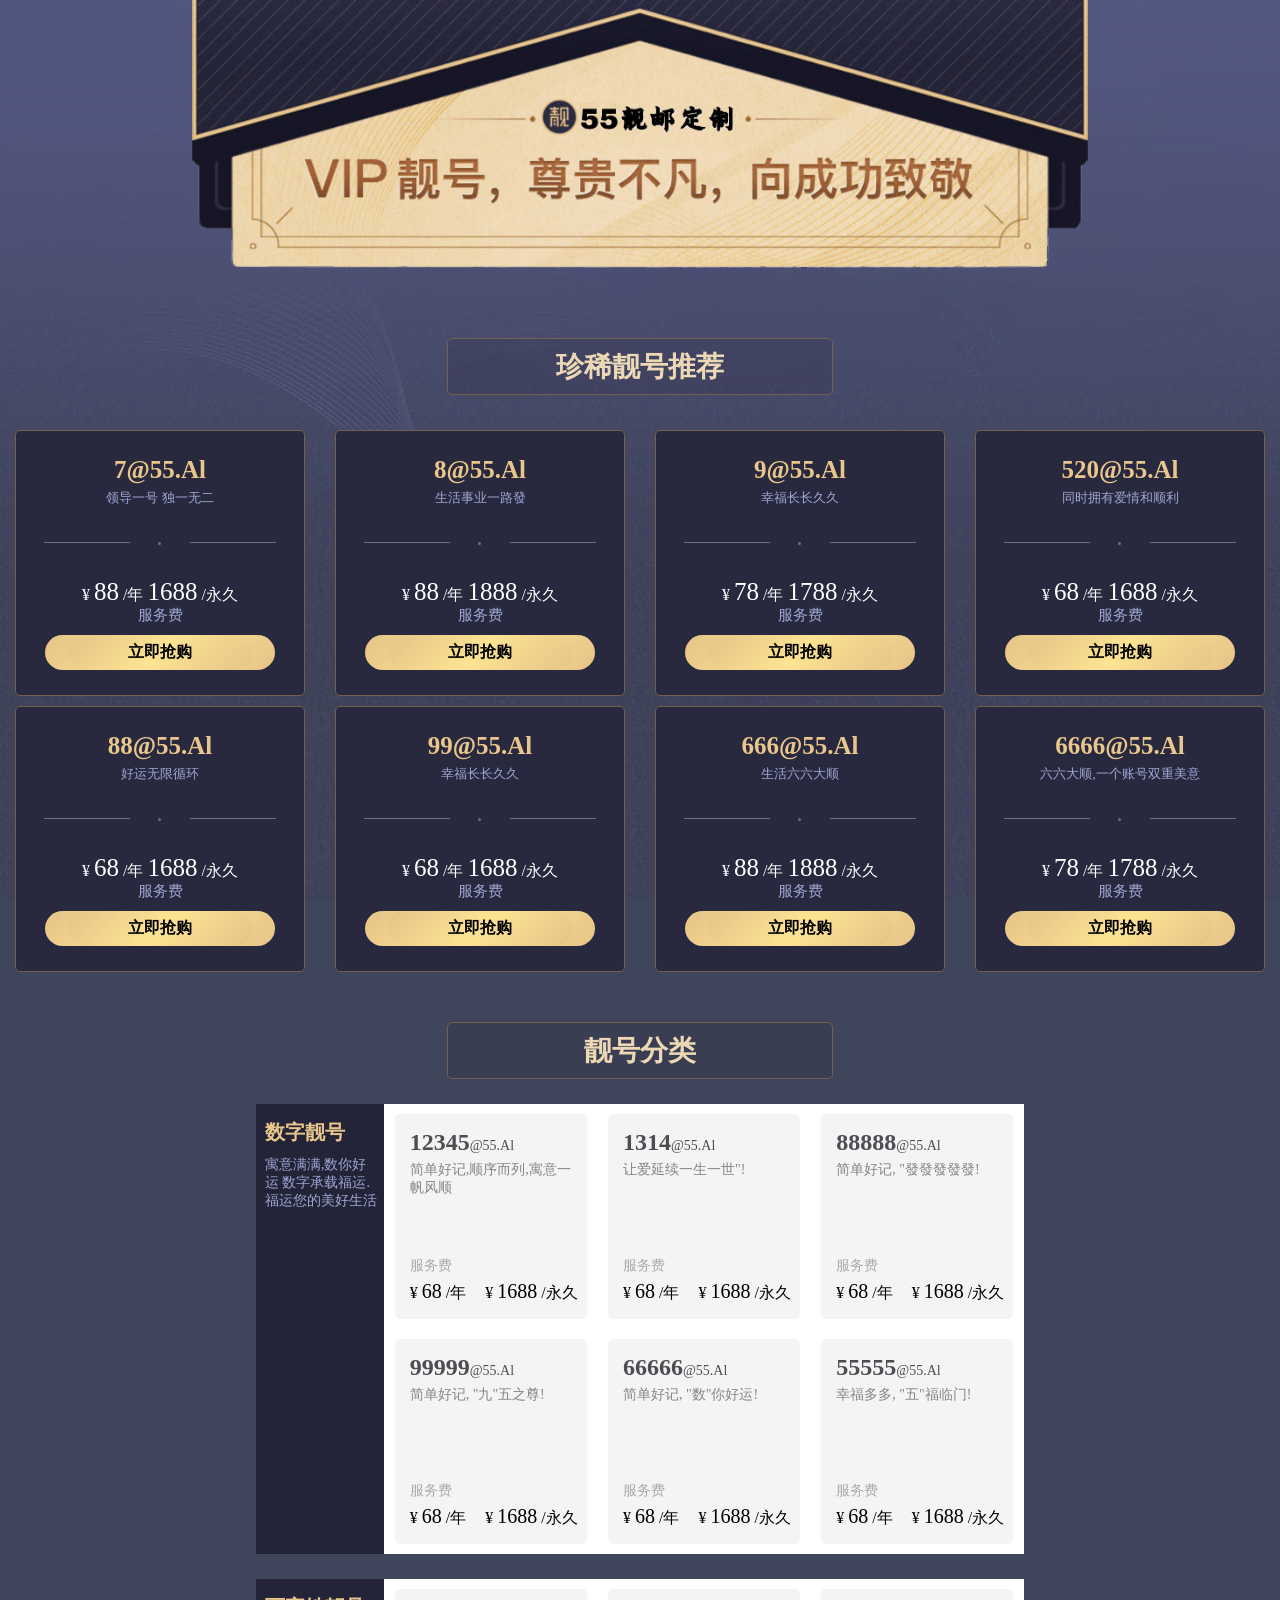
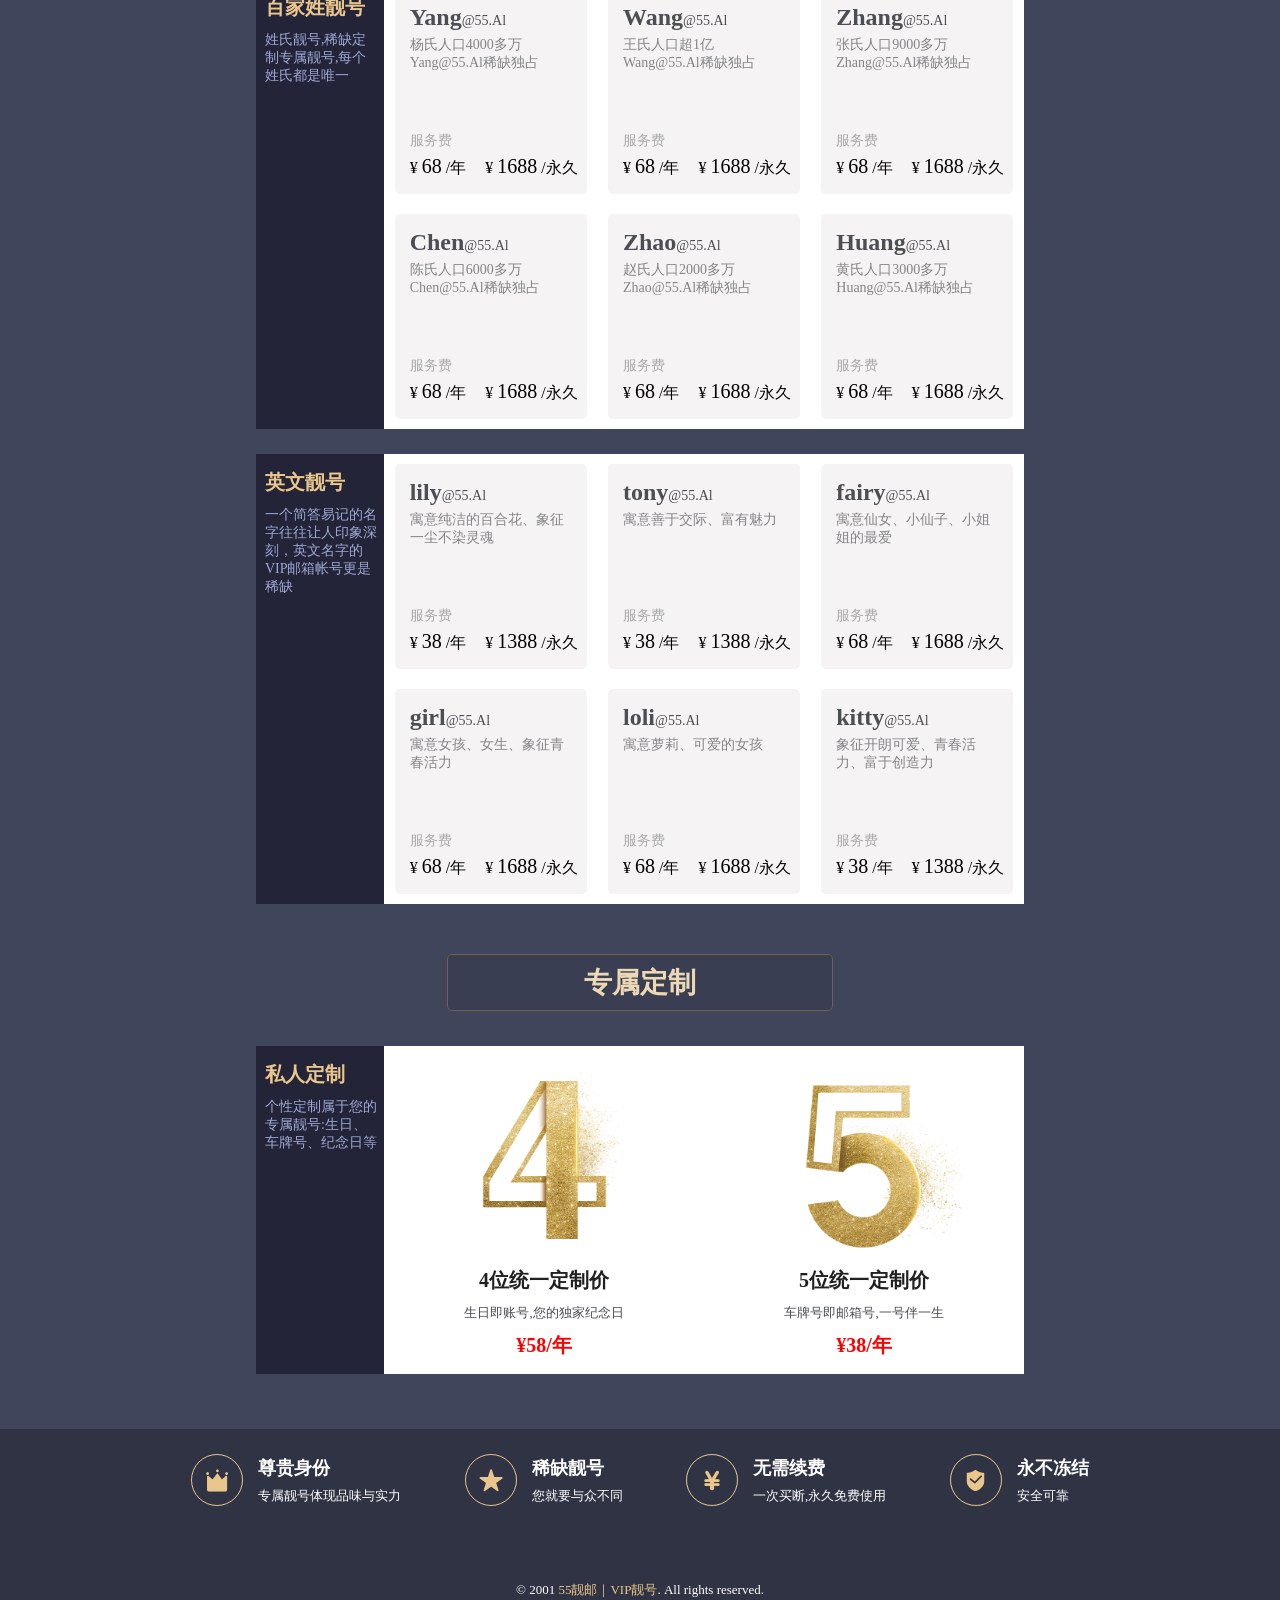
==== commit c9bff961: "Update index.html" ====
--- a/index.html
+++ b/index.html
@@ -1111,7 +1111,7 @@
             <!--权益标识 end-->
             <!--版权声明-->
             <div class="footer-Copyright">
-                © 2024 <a href="http://55.al/">55靓邮｜VIP靓号</a>. All rights reserved.
+                © 2001 <a href="http://55.al/">55靓邮｜VIP靓号</a>. All rights reserved.
             </div>
 
         </div>
@@ -1202,4 +1202,4 @@
 
 
 
-</html>+</html>
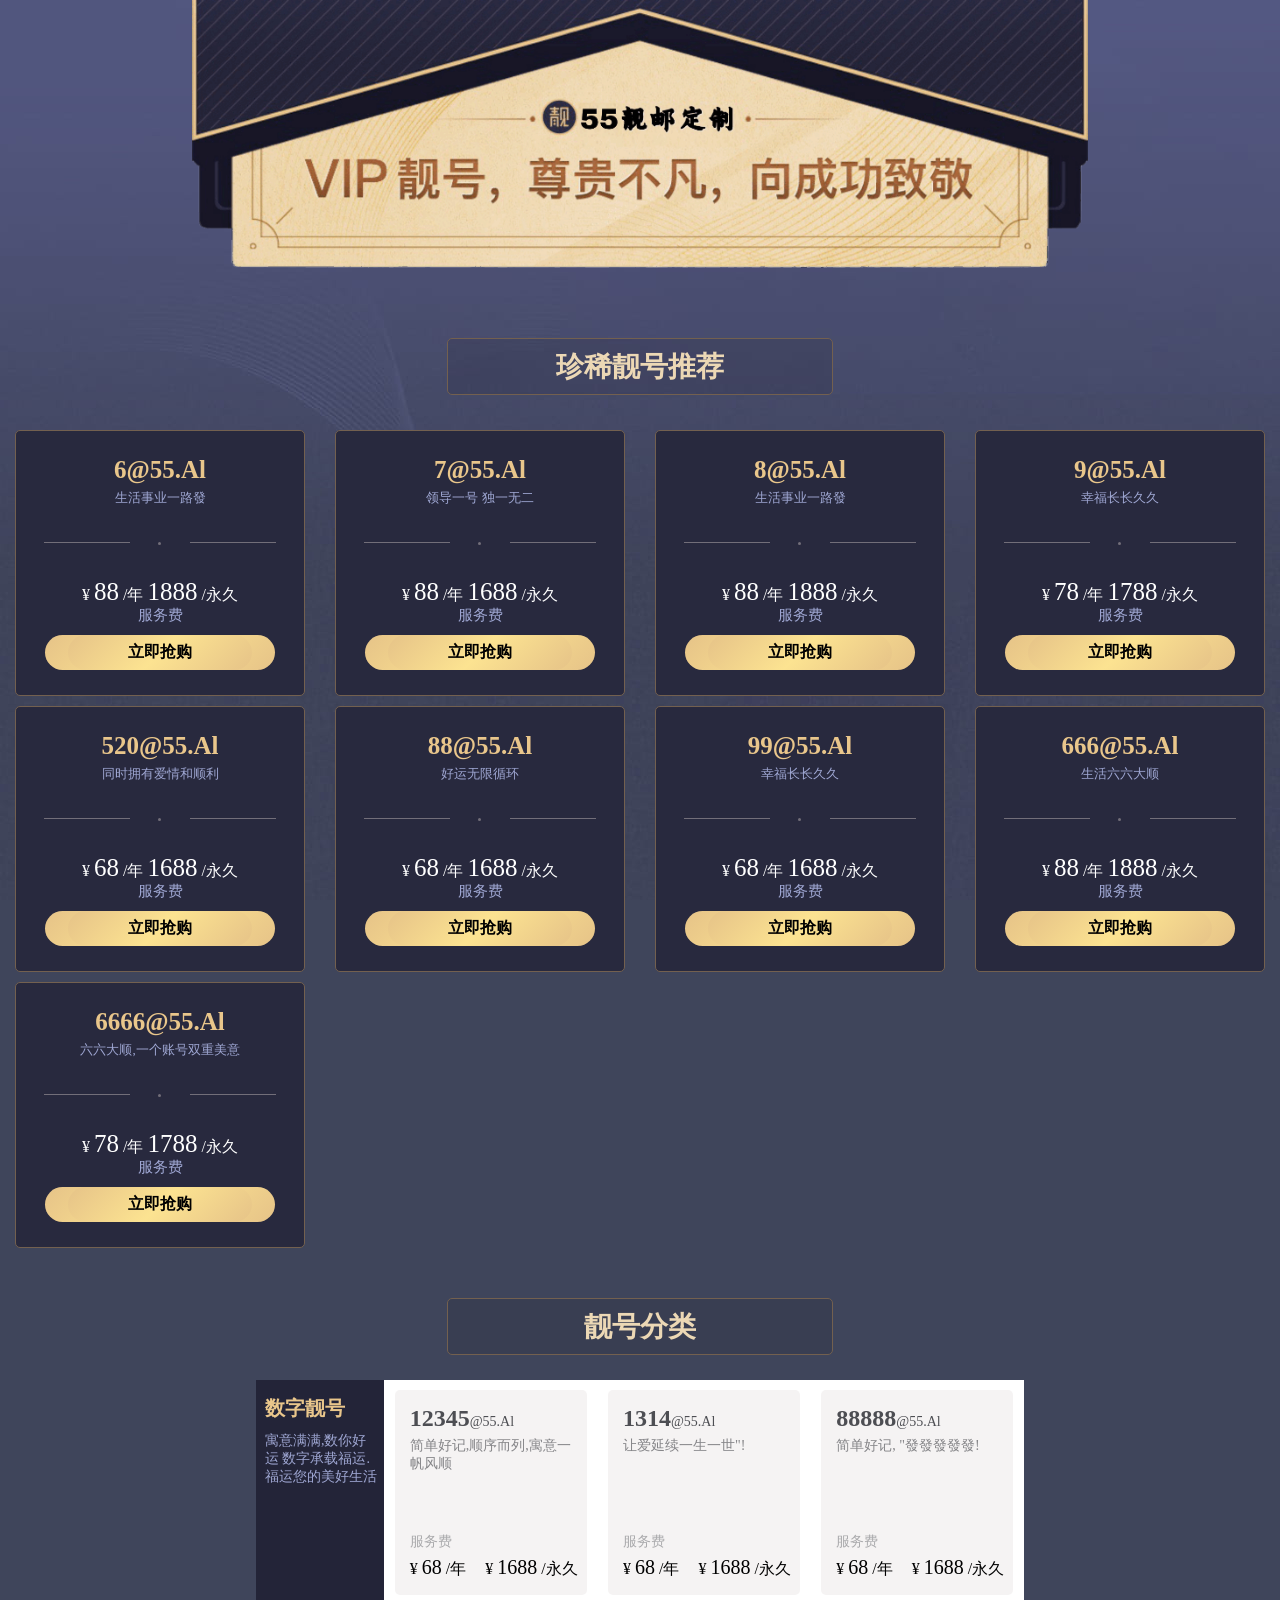
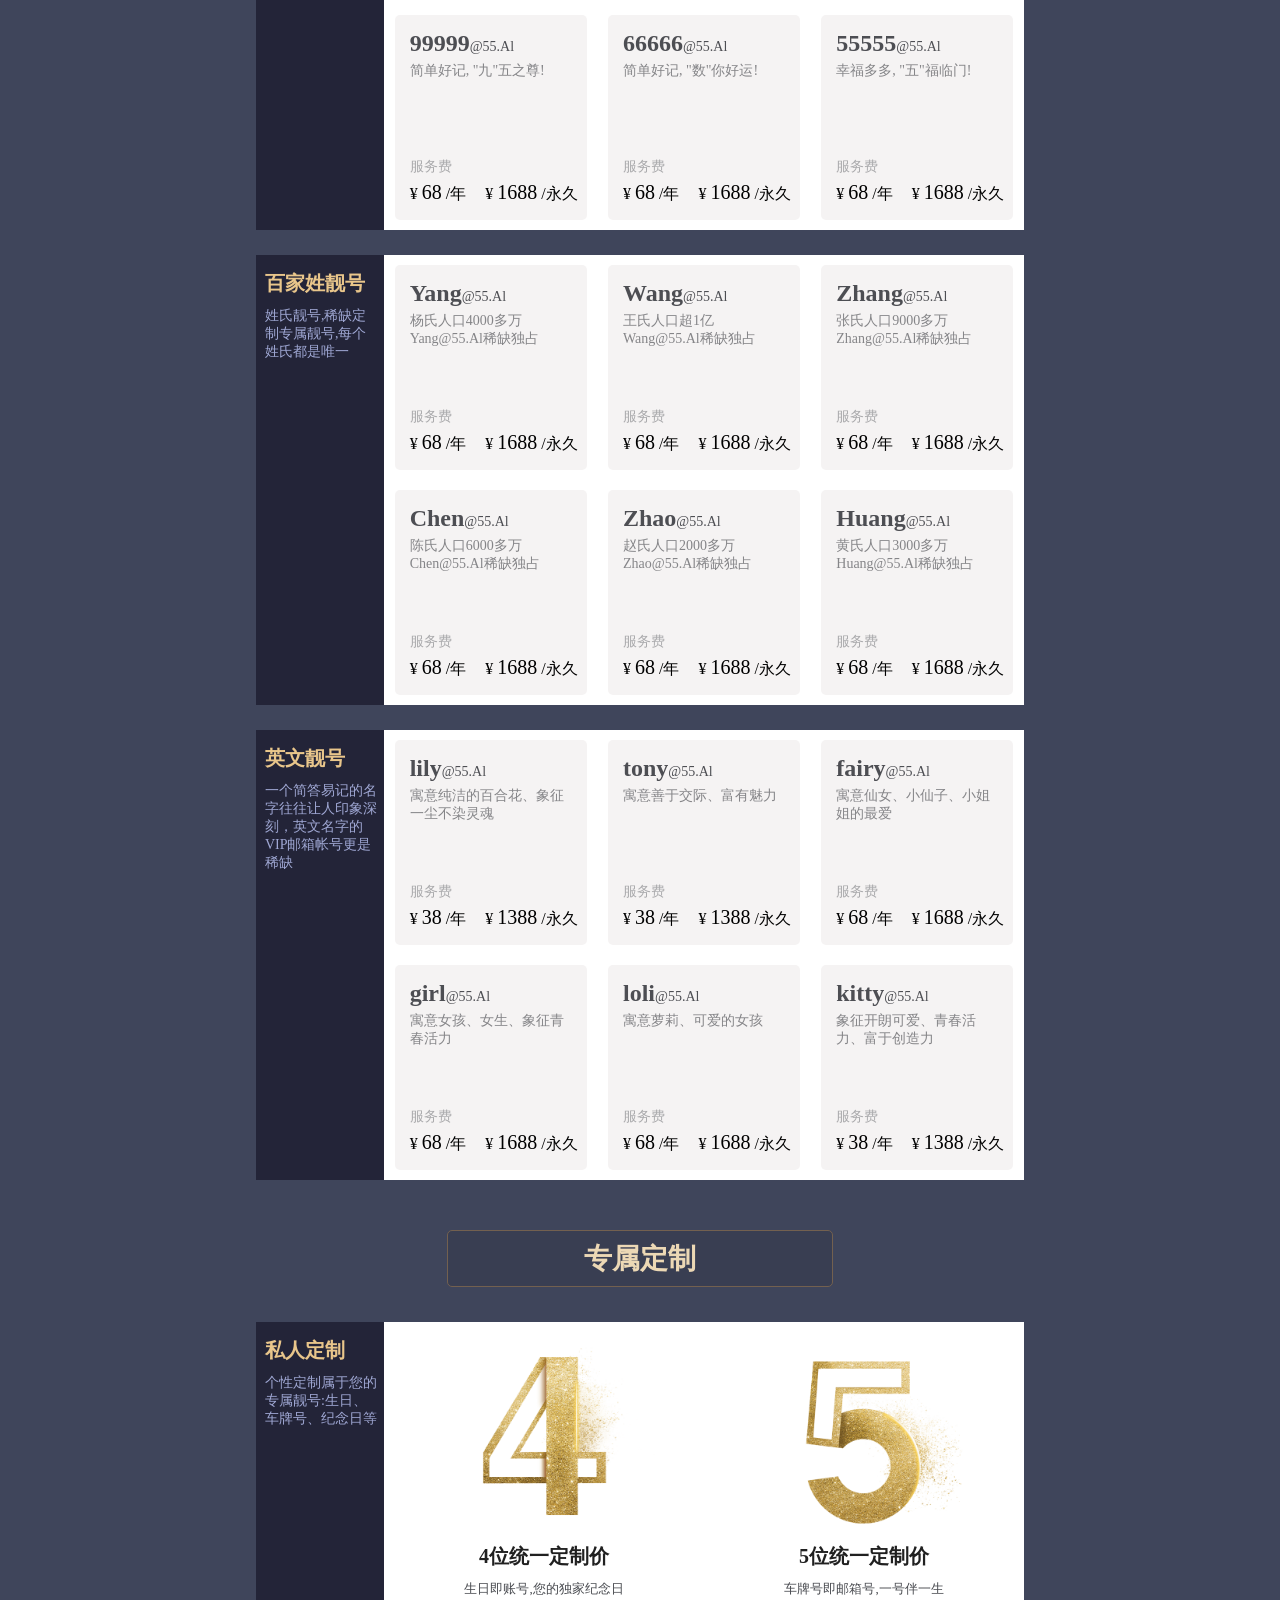
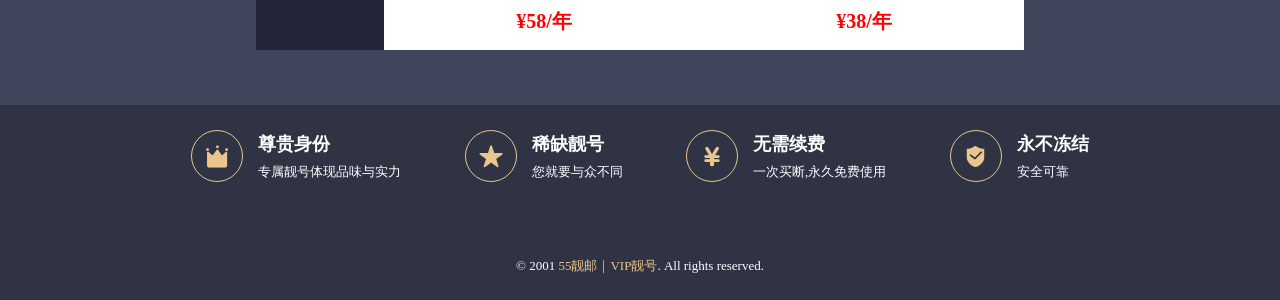
==== commit 78fa50dd: "Add files via upload" ====
--- a/index.html
+++ b/index.html
@@ -48,6 +48,36 @@
             <div class="liang-zhu">
                 <!--第一块-->
                 
+                <div class="liang-zhu-lie">
+                    <div class="liang-zhu-lie-k">
+                        <div class="liang-zhu-lie-k-bt"><b>6@55.Al</b>
+                        </div>
+                        <div class="liang-zhu-lie-k-js">
+                            <span>生活事业一路發</span>
+                        </div>
+                         <!--分割线-->
+
+
+    <div class="liang-zhu-lie-k-fgx">
+                            <div class="liang-zhu-lie-k-fgx1"></div>
+                            <div class="liang-zhu-lie-k-fgx0"></div>
+                            <div class="liang-zhu-lie-k-fgx1"></div>
+                        </div>
+                        <div class="liang-zhu-lie-k-money">
+                            <span class="liang-zhu-lie-k-money-b">¥</span>
+                            <span class="liang-zhu-lie-k-money-je">88</span>
+                            <span class="liang-zhu-lie-k-money-q">/年</span>
+                            <span class="liang-zhu-lie-k-money-je">1888</span>
+                            <span class="liang-zhu-lie-k-money-q">/永久</span>
+                        </div>
+                        <div class="liang-zhu-lie-k-lx">服务费</div>
+                        <div class="liang-zhu-lie-k-an">
+                  <a class="liang-zhu-lie-k-an-ann" onclick="showImage(); return false;">  
+        <div class="liang-zhu-lie-k-an-ann">  
+                                <b>立即抢购</b></div></a>
+                        </div>
+                    </div>
+                </div>
                 <div class="liang-zhu-lie">
                     <div class="liang-zhu-lie-k">
                         <div class="liang-zhu-lie-k-bt"><b>7@55.Al</b>
@@ -1202,4 +1232,4 @@
 
 
 
-</html>
+</html>
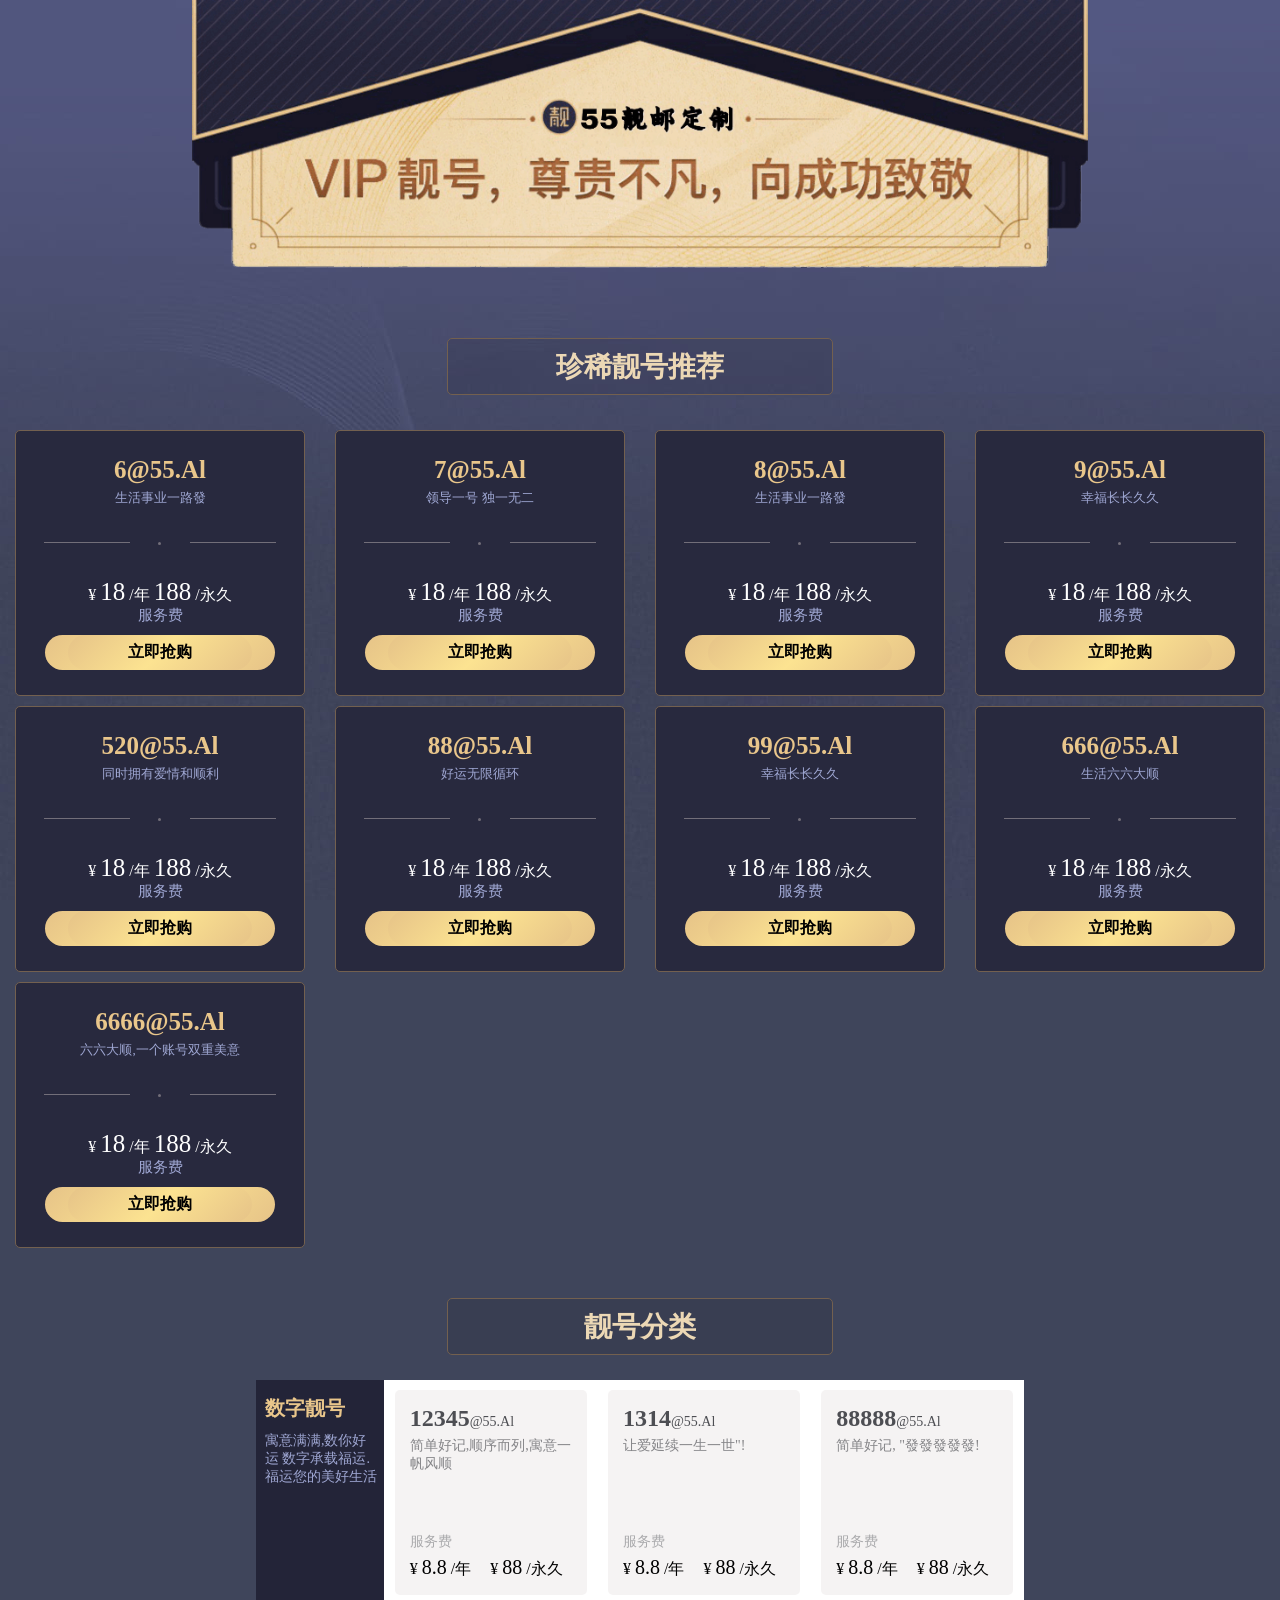
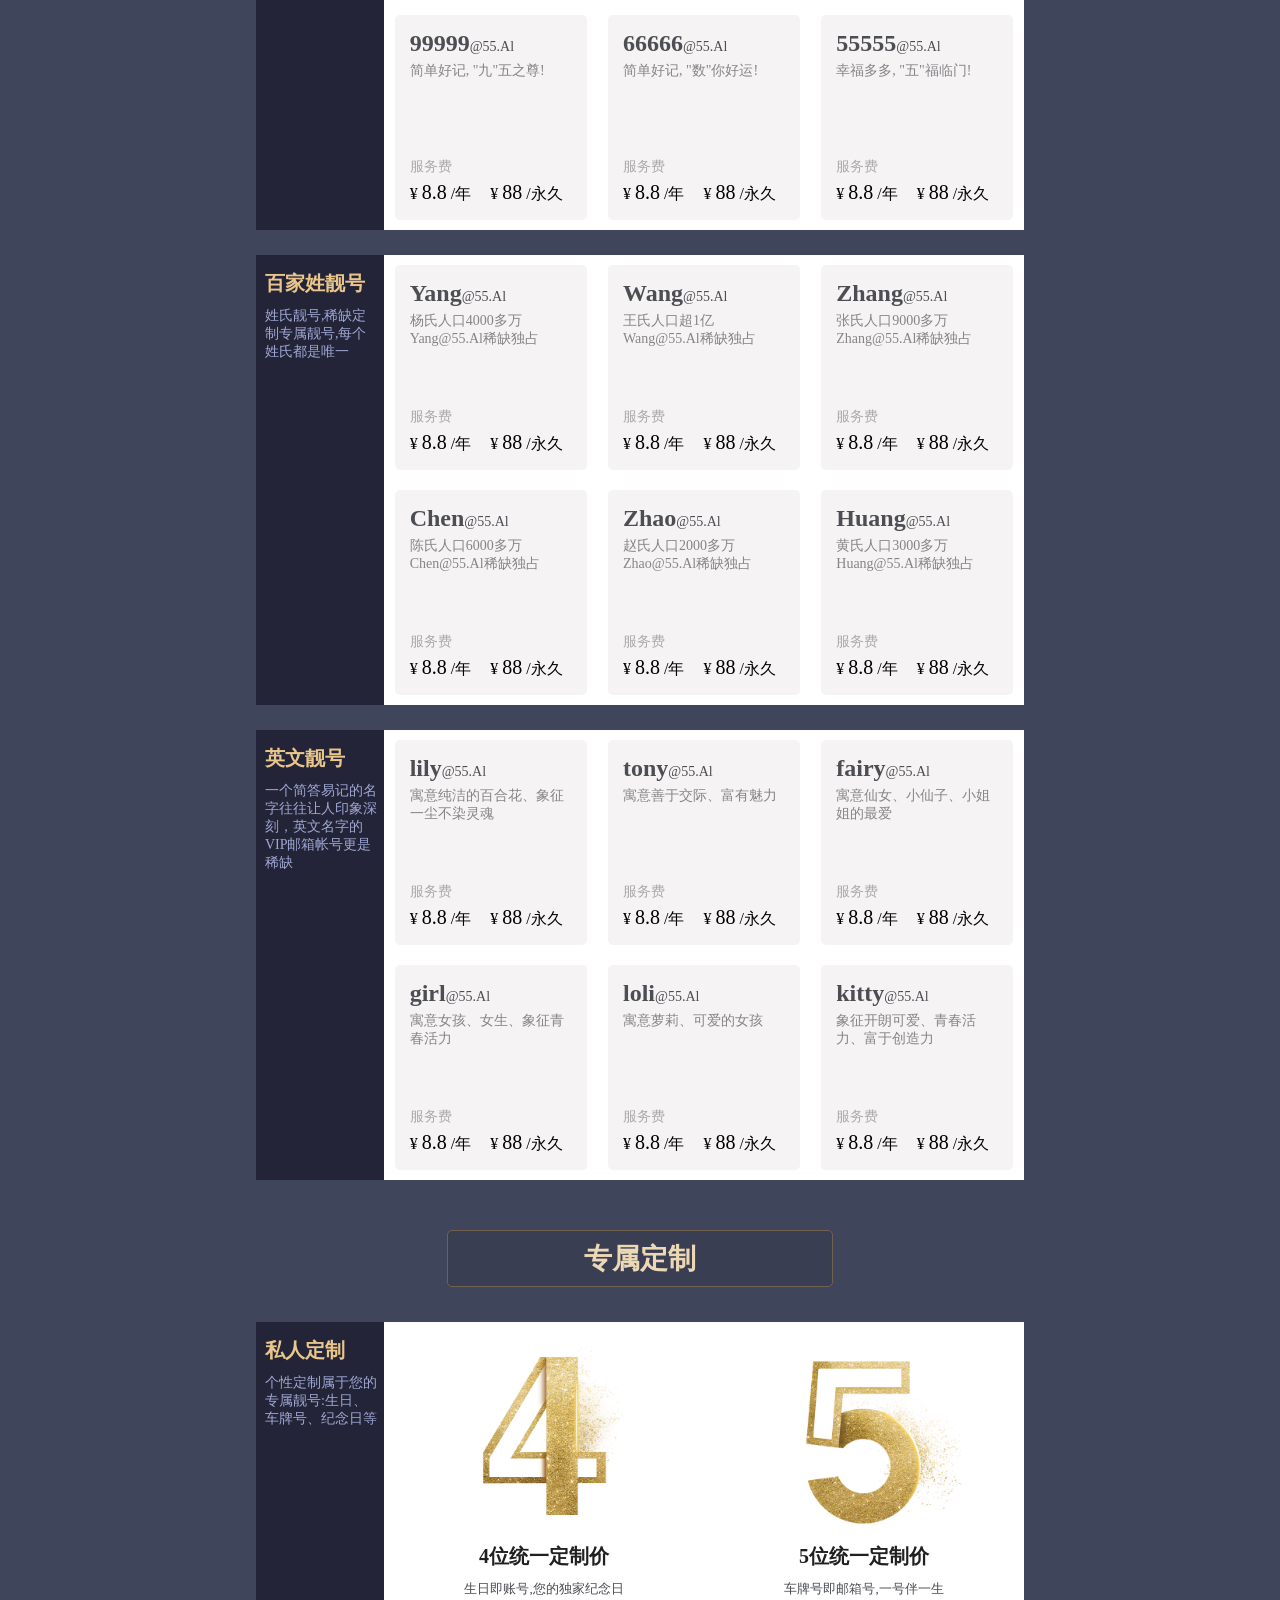
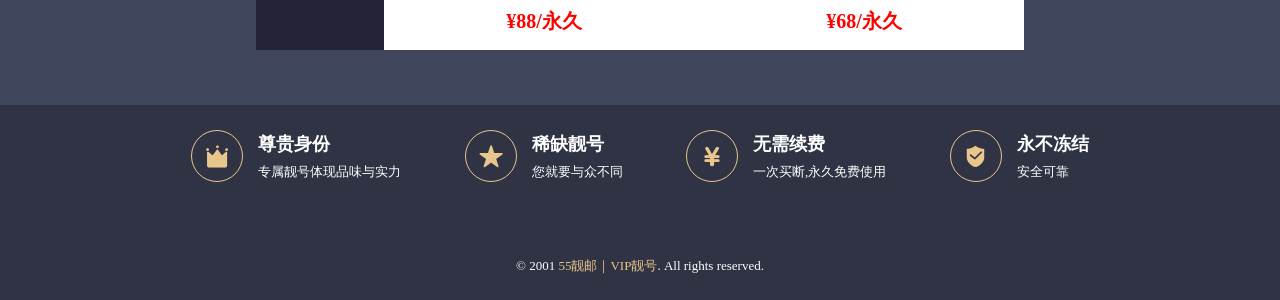
==== commit 4c19775f: "Add files via upload" ====
--- a/index.html
+++ b/index.html
@@ -65,9 +65,9 @@
                         </div>
                         <div class="liang-zhu-lie-k-money">
                             <span class="liang-zhu-lie-k-money-b">¥</span>
-                            <span class="liang-zhu-lie-k-money-je">88</span>
+                            <span class="liang-zhu-lie-k-money-je">18</span>
                             <span class="liang-zhu-lie-k-money-q">/年</span>
-                            <span class="liang-zhu-lie-k-money-je">1888</span>
+                            <span class="liang-zhu-lie-k-money-je">188</span>
                             <span class="liang-zhu-lie-k-money-q">/永久</span>
                         </div>
                         <div class="liang-zhu-lie-k-lx">服务费</div>
@@ -95,9 +95,9 @@
                         </div>
                         <div class="liang-zhu-lie-k-money">
                             <span class="liang-zhu-lie-k-money-b">¥</span>
-                            <span class="liang-zhu-lie-k-money-je">88</span>
+                            <span class="liang-zhu-lie-k-money-je">18</span>
                             <span class="liang-zhu-lie-k-money-q">/年</span>
-                            <span class="liang-zhu-lie-k-money-je">1688</span>
+                            <span class="liang-zhu-lie-k-money-je">188</span>
                             <span class="liang-zhu-lie-k-money-q">/永久</span>
                         </div>
                         <div class="liang-zhu-lie-k-lx">服务费</div>
@@ -125,9 +125,9 @@
                         </div>
                         <div class="liang-zhu-lie-k-money">
                             <span class="liang-zhu-lie-k-money-b">¥</span>
-                            <span class="liang-zhu-lie-k-money-je">88</span>
+                            <span class="liang-zhu-lie-k-money-je">18</span>
                             <span class="liang-zhu-lie-k-money-q">/年</span>
-                            <span class="liang-zhu-lie-k-money-je">1888</span>
+                            <span class="liang-zhu-lie-k-money-je">188</span>
                             <span class="liang-zhu-lie-k-money-q">/永久</span>
                         </div>
                         <div class="liang-zhu-lie-k-lx">服务费</div>
@@ -155,9 +155,9 @@
                         </div>
                         <div class="liang-zhu-lie-k-money">
                             <span class="liang-zhu-lie-k-money-b">¥</span>
-                            <span class="liang-zhu-lie-k-money-je">78</span>
+                            <span class="liang-zhu-lie-k-money-je">18</span>
                             <span class="liang-zhu-lie-k-money-q">/年</span>
-                            <span class="liang-zhu-lie-k-money-je">1788</span>
+                            <span class="liang-zhu-lie-k-money-je">188</span>
                             <span class="liang-zhu-lie-k-money-q">/永久</span>
                         </div>
                         <div class="liang-zhu-lie-k-lx">服务费</div>
@@ -185,9 +185,9 @@
                         </div>
                         <div class="liang-zhu-lie-k-money">
                             <span class="liang-zhu-lie-k-money-b">¥</span>
-                            <span class="liang-zhu-lie-k-money-je">68</span>
+                            <span class="liang-zhu-lie-k-money-je">18</span>
                             <span class="liang-zhu-lie-k-money-q">/年</span>
-                            <span class="liang-zhu-lie-k-money-je">1688</span>
+                            <span class="liang-zhu-lie-k-money-je">188</span>
                             <span class="liang-zhu-lie-k-money-q">/永久</span>
                         </div>
                         <div class="liang-zhu-lie-k-lx">服务费</div>
@@ -215,9 +215,9 @@
                         </div>
                         <div class="liang-zhu-lie-k-money">
                             <span class="liang-zhu-lie-k-money-b">¥</span>
-                            <span class="liang-zhu-lie-k-money-je">68</span>
+                            <span class="liang-zhu-lie-k-money-je">18</span>
                             <span class="liang-zhu-lie-k-money-q">/年</span>
-                            <span class="liang-zhu-lie-k-money-je">1688</span>
+                            <span class="liang-zhu-lie-k-money-je">188</span>
                             <span class="liang-zhu-lie-k-money-q">/永久</span>
                         </div>
                         <div class="liang-zhu-lie-k-lx">服务费</div>
@@ -246,9 +246,9 @@
                         </div>
                         <div class="liang-zhu-lie-k-money">
                             <span class="liang-zhu-lie-k-money-b">¥</span>
-                            <span class="liang-zhu-lie-k-money-je">68</span>
+                            <span class="liang-zhu-lie-k-money-je">18</span>
                             <span class="liang-zhu-lie-k-money-q">/年</span>
-                            <span class="liang-zhu-lie-k-money-je">1688</span>
+                            <span class="liang-zhu-lie-k-money-je">188</span>
                             <span class="liang-zhu-lie-k-money-q">/永久</span>
                         </div>
                         <div class="liang-zhu-lie-k-lx">服务费</div>
@@ -277,9 +277,9 @@
                         </div>
                         <div class="liang-zhu-lie-k-money">
                             <span class="liang-zhu-lie-k-money-b">¥</span>
-                            <span class="liang-zhu-lie-k-money-je">88</span>
+                            <span class="liang-zhu-lie-k-money-je">18</span>
                             <span class="liang-zhu-lie-k-money-q">/年</span>
-                            <span class="liang-zhu-lie-k-money-je">1888</span>
+                            <span class="liang-zhu-lie-k-money-je">188</span>
                             <span class="liang-zhu-lie-k-money-q">/永久</span>
                         </div>
                         <div class="liang-zhu-lie-k-lx">服务费</div>
@@ -308,9 +308,9 @@
                         </div>
                         <div class="liang-zhu-lie-k-money">
                             <span class="liang-zhu-lie-k-money-b">¥</span>
-                            <span class="liang-zhu-lie-k-money-je">78</span>
+                            <span class="liang-zhu-lie-k-money-je">18</span>
                             <span class="liang-zhu-lie-k-money-q">/年</span>
-                            <span class="liang-zhu-lie-k-money-je">1788</span>
+                            <span class="liang-zhu-lie-k-money-je">188</span>
                             <span class="liang-zhu-lie-k-money-q">/永久</span>
                         </div>
                         <div class="liang-zhu-lie-k-lx">服务费</div>
@@ -395,10 +395,10 @@
                             </div>
                             <div class="fl-b-right-lie-k-bt-money">
                                 <span class="fl-b-right-lie-k-bt-money-b">¥</span>
-                                <span class="fl-b-right-lie-k-bt-money-je">68</span>
-                                <span class="fl-b-right-lie-k-bt-money-q">/年</span>
-                                <span class="fl-b-right-lie-k-bt-money-b">¥</span>
-                                <span class="fl-b-right-lie-k-bt-money-je">1688</span>
+                                <span class="fl-b-right-lie-k-bt-money-je">8.8</span>
+                                <span class="fl-b-right-lie-k-bt-money-q">/年</span>
+                                <span class="fl-b-right-lie-k-bt-money-b">¥</span>
+                                <span class="fl-b-right-lie-k-bt-money-je">88</span>
                                 <span class="fl-b-right-lie-k-bt-money-q">/永久</span>
                             </div></a>
                         </div>
@@ -424,10 +424,10 @@
                             </div>
                             <div class="fl-b-right-lie-k-bt-money">
                                 <span class="fl-b-right-lie-k-bt-money-b">¥</span>
-                                <span class="fl-b-right-lie-k-bt-money-je">68</span>
-                                <span class="fl-b-right-lie-k-bt-money-q">/年</span>
-                                <span class="fl-b-right-lie-k-bt-money-b">¥</span>
-                                <span class="fl-b-right-lie-k-bt-money-je">1688</span>
+                                <span class="fl-b-right-lie-k-bt-money-je">8.8</span>
+                                <span class="fl-b-right-lie-k-bt-money-q">/年</span>
+                                <span class="fl-b-right-lie-k-bt-money-b">¥</span>
+                                <span class="fl-b-right-lie-k-bt-money-je">88</span>
                                 <span class="fl-b-right-lie-k-bt-money-q">/永久</span>
                             </div></a>
 
@@ -454,10 +454,10 @@
                             </div>
                             <div class="fl-b-right-lie-k-bt-money">
                                 <span class="fl-b-right-lie-k-bt-money-b">¥</span>
-                                <span class="fl-b-right-lie-k-bt-money-je">68</span>
-                                <span class="fl-b-right-lie-k-bt-money-q">/年</span>
-                                <span class="fl-b-right-lie-k-bt-money-b">¥</span>
-                                <span class="fl-b-right-lie-k-bt-money-je">1688</span>
+                                <span class="fl-b-right-lie-k-bt-money-je">8.8</span>
+                                <span class="fl-b-right-lie-k-bt-money-q">/年</span>
+                                <span class="fl-b-right-lie-k-bt-money-b">¥</span>
+                                <span class="fl-b-right-lie-k-bt-money-je">88</span>
                                 <span class="fl-b-right-lie-k-bt-money-q">/永久</span>
                             </div></a>
 
@@ -484,10 +484,10 @@
                             </div>
                             <div class="fl-b-right-lie-k-bt-money">
                                 <span class="fl-b-right-lie-k-bt-money-b">¥</span>
-                                <span class="fl-b-right-lie-k-bt-money-je">68</span>
-                                <span class="fl-b-right-lie-k-bt-money-q">/年</span>
-                                <span class="fl-b-right-lie-k-bt-money-b">¥</span>
-                                <span class="fl-b-right-lie-k-bt-money-je">1688</span>
+                                <span class="fl-b-right-lie-k-bt-money-je">8.8</span>
+                                <span class="fl-b-right-lie-k-bt-money-q">/年</span>
+                                <span class="fl-b-right-lie-k-bt-money-b">¥</span>
+                                <span class="fl-b-right-lie-k-bt-money-je">88</span>
                                 <span class="fl-b-right-lie-k-bt-money-q">/永久</span>
                             </div></a>
 
@@ -514,10 +514,10 @@
                             </div>
                             <div class="fl-b-right-lie-k-bt-money">
                                 <span class="fl-b-right-lie-k-bt-money-b">¥</span>
-                                <span class="fl-b-right-lie-k-bt-money-je">68</span>
-                                <span class="fl-b-right-lie-k-bt-money-q">/年</span>
-                                <span class="fl-b-right-lie-k-bt-money-b">¥</span>
-                                <span class="fl-b-right-lie-k-bt-money-je">1688</span>
+                                <span class="fl-b-right-lie-k-bt-money-je">8.8</span>
+                                <span class="fl-b-right-lie-k-bt-money-q">/年</span>
+                                <span class="fl-b-right-lie-k-bt-money-b">¥</span>
+                                <span class="fl-b-right-lie-k-bt-money-je">88</span>
                                 <span class="fl-b-right-lie-k-bt-money-q">/永久</span>
                             </div></a>
 
@@ -544,10 +544,10 @@
                             </div>
                             <div class="fl-b-right-lie-k-bt-money">
                                 <span class="fl-b-right-lie-k-bt-money-b">¥</span>
-                                <span class="fl-b-right-lie-k-bt-money-je">68</span>
-                                <span class="fl-b-right-lie-k-bt-money-q">/年</span>
-                                <span class="fl-b-right-lie-k-bt-money-b">¥</span>
-                                <span class="fl-b-right-lie-k-bt-money-je">1688</span>
+                                <span class="fl-b-right-lie-k-bt-money-je">8.8</span>
+                                <span class="fl-b-right-lie-k-bt-money-q">/年</span>
+                                <span class="fl-b-right-lie-k-bt-money-b">¥</span>
+                                <span class="fl-b-right-lie-k-bt-money-je">88</span>
                                 <span class="fl-b-right-lie-k-bt-money-q">/永久</span>
                             </div></a>
 
@@ -604,10 +604,10 @@
                             </div>
                             <div class="fl-b-right-lie-k-bt-money">
                                 <span class="fl-b-right-lie-k-bt-money-b">¥</span>
-                                <span class="fl-b-right-lie-k-bt-money-je">68</span>
-                                <span class="fl-b-right-lie-k-bt-money-q">/年</span>
-                                <span class="fl-b-right-lie-k-bt-money-b">¥</span>
-                                <span class="fl-b-right-lie-k-bt-money-je">1688</span>
+                                <span class="fl-b-right-lie-k-bt-money-je">8.8</span>
+                                <span class="fl-b-right-lie-k-bt-money-q">/年</span>
+                                <span class="fl-b-right-lie-k-bt-money-b">¥</span>
+                                <span class="fl-b-right-lie-k-bt-money-je">88</span>
                                 <span class="fl-b-right-lie-k-bt-money-q">/永久</span>
                             </div></a>
 
@@ -634,10 +634,10 @@
                             </div>
                             <div class="fl-b-right-lie-k-bt-money">
                                 <span class="fl-b-right-lie-k-bt-money-b">¥</span>
-                                <span class="fl-b-right-lie-k-bt-money-je">68</span>
-                                <span class="fl-b-right-lie-k-bt-money-q">/年</span>
-                                <span class="fl-b-right-lie-k-bt-money-b">¥</span>
-                                <span class="fl-b-right-lie-k-bt-money-je">1688</span>
+                                <span class="fl-b-right-lie-k-bt-money-je">8.8</span>
+                                <span class="fl-b-right-lie-k-bt-money-q">/年</span>
+                                <span class="fl-b-right-lie-k-bt-money-b">¥</span>
+                                <span class="fl-b-right-lie-k-bt-money-je">88</span>
                                 <span class="fl-b-right-lie-k-bt-money-q">/永久</span>
                             </div></a>
 
@@ -664,10 +664,10 @@
                             </div>
                             <div class="fl-b-right-lie-k-bt-money">
                                 <span class="fl-b-right-lie-k-bt-money-b">¥</span>
-                                <span class="fl-b-right-lie-k-bt-money-je">68</span>
-                                <span class="fl-b-right-lie-k-bt-money-q">/年</span>
-                                <span class="fl-b-right-lie-k-bt-money-b">¥</span>
-                                <span class="fl-b-right-lie-k-bt-money-je">1688</span>
+                                <span class="fl-b-right-lie-k-bt-money-je">8.8</span>
+                                <span class="fl-b-right-lie-k-bt-money-q">/年</span>
+                                <span class="fl-b-right-lie-k-bt-money-b">¥</span>
+                                <span class="fl-b-right-lie-k-bt-money-je">88</span>
                                 <span class="fl-b-right-lie-k-bt-money-q">/永久</span>
                             </div></a>
 
@@ -694,10 +694,10 @@
                             </div>
                             <div class="fl-b-right-lie-k-bt-money">
                                 <span class="fl-b-right-lie-k-bt-money-b">¥</span>
-                                <span class="fl-b-right-lie-k-bt-money-je">68</span>
-                                <span class="fl-b-right-lie-k-bt-money-q">/年</span>
-                                <span class="fl-b-right-lie-k-bt-money-b">¥</span>
-                                <span class="fl-b-right-lie-k-bt-money-je">1688</span>
+                                <span class="fl-b-right-lie-k-bt-money-je">8.8</span>
+                                <span class="fl-b-right-lie-k-bt-money-q">/年</span>
+                                <span class="fl-b-right-lie-k-bt-money-b">¥</span>
+                                <span class="fl-b-right-lie-k-bt-money-je">88</span>
                                 <span class="fl-b-right-lie-k-bt-money-q">/永久</span>
                             </div></a>
 
@@ -724,10 +724,10 @@
                             </div>
                             <div class="fl-b-right-lie-k-bt-money">
                                 <span class="fl-b-right-lie-k-bt-money-b">¥</span>
-                                <span class="fl-b-right-lie-k-bt-money-je">68</span>
-                                <span class="fl-b-right-lie-k-bt-money-q">/年</span>
-                                <span class="fl-b-right-lie-k-bt-money-b">¥</span>
-                                <span class="fl-b-right-lie-k-bt-money-je">1688</span>
+                                <span class="fl-b-right-lie-k-bt-money-je">8.8</span>
+                                <span class="fl-b-right-lie-k-bt-money-q">/年</span>
+                                <span class="fl-b-right-lie-k-bt-money-b">¥</span>
+                                <span class="fl-b-right-lie-k-bt-money-je">88</span>
                                 <span class="fl-b-right-lie-k-bt-money-q">/永久</span>
                             </div></a>
 
@@ -754,10 +754,10 @@
                             </div>
                             <div class="fl-b-right-lie-k-bt-money">
                                 <span class="fl-b-right-lie-k-bt-money-b">¥</span>
-                                <span class="fl-b-right-lie-k-bt-money-je">68</span>
-                                <span class="fl-b-right-lie-k-bt-money-q">/年</span>
-                                <span class="fl-b-right-lie-k-bt-money-b">¥</span>
-                                <span class="fl-b-right-lie-k-bt-money-je">1688</span>
+                                <span class="fl-b-right-lie-k-bt-money-je">8.8</span>
+                                <span class="fl-b-right-lie-k-bt-money-q">/年</span>
+                                <span class="fl-b-right-lie-k-bt-money-b">¥</span>
+                                <span class="fl-b-right-lie-k-bt-money-je">88</span>
                                 <span class="fl-b-right-lie-k-bt-money-q">/永久</span>
                             </div></a>
 
@@ -815,10 +815,10 @@
                             </div>
                             <div class="fl-b-right-lie-k-bt-money">
                                 <span class="fl-b-right-lie-k-bt-money-b">¥</span>
-                                <span class="fl-b-right-lie-k-bt-money-je">38</span>
-                                <span class="fl-b-right-lie-k-bt-money-q">/年</span>
-                                <span class="fl-b-right-lie-k-bt-money-b">¥</span>
-                                <span class="fl-b-right-lie-k-bt-money-je">1388</span>
+                                <span class="fl-b-right-lie-k-bt-money-je">8.8</span>
+                                <span class="fl-b-right-lie-k-bt-money-q">/年</span>
+                                <span class="fl-b-right-lie-k-bt-money-b">¥</span>
+                                <span class="fl-b-right-lie-k-bt-money-je">88</span>
                                 <span class="fl-b-right-lie-k-bt-money-q">/永久</span>
                             </div></a>
 
@@ -845,10 +845,10 @@
                             </div>
                             <div class="fl-b-right-lie-k-bt-money">
                                 <span class="fl-b-right-lie-k-bt-money-b">¥</span>
-                                <span class="fl-b-right-lie-k-bt-money-je">38</span>
-                                <span class="fl-b-right-lie-k-bt-money-q">/年</span>
-                                <span class="fl-b-right-lie-k-bt-money-b">¥</span>
-                                <span class="fl-b-right-lie-k-bt-money-je">1388</span>
+                                <span class="fl-b-right-lie-k-bt-money-je">8.8</span>
+                                <span class="fl-b-right-lie-k-bt-money-q">/年</span>
+                                <span class="fl-b-right-lie-k-bt-money-b">¥</span>
+                                <span class="fl-b-right-lie-k-bt-money-je">88</span>
                                 <span class="fl-b-right-lie-k-bt-money-q">/永久</span>
                             </div></a>
 
@@ -875,10 +875,10 @@
                             </div>
                             <div class="fl-b-right-lie-k-bt-money">
                                 <span class="fl-b-right-lie-k-bt-money-b">¥</span>
-                                <span class="fl-b-right-lie-k-bt-money-je">68</span>
-                                <span class="fl-b-right-lie-k-bt-money-q">/年</span>
-                                <span class="fl-b-right-lie-k-bt-money-b">¥</span>
-                                <span class="fl-b-right-lie-k-bt-money-je">1688</span>
+                                <span class="fl-b-right-lie-k-bt-money-je">8.8</span>
+                                <span class="fl-b-right-lie-k-bt-money-q">/年</span>
+                                <span class="fl-b-right-lie-k-bt-money-b">¥</span>
+                                <span class="fl-b-right-lie-k-bt-money-je">88</span>
                                 <span class="fl-b-right-lie-k-bt-money-q">/永久</span>
                             </div></a>
 
@@ -905,10 +905,10 @@
                             </div>
                             <div class="fl-b-right-lie-k-bt-money">
                                 <span class="fl-b-right-lie-k-bt-money-b">¥</span>
-                                <span class="fl-b-right-lie-k-bt-money-je">68</span>
-                                <span class="fl-b-right-lie-k-bt-money-q">/年</span>
-                                <span class="fl-b-right-lie-k-bt-money-b">¥</span>
-                                <span class="fl-b-right-lie-k-bt-money-je">1688</span>
+                                <span class="fl-b-right-lie-k-bt-money-je">8.8</span>
+                                <span class="fl-b-right-lie-k-bt-money-q">/年</span>
+                                <span class="fl-b-right-lie-k-bt-money-b">¥</span>
+                                <span class="fl-b-right-lie-k-bt-money-je">88</span>
                                 <span class="fl-b-right-lie-k-bt-money-q">/永久</span>
                             </div></a>
 
@@ -935,10 +935,10 @@
                             </div>
                             <div class="fl-b-right-lie-k-bt-money">
                                 <span class="fl-b-right-lie-k-bt-money-b">¥</span>
-                                <span class="fl-b-right-lie-k-bt-money-je">68</span>
-                                <span class="fl-b-right-lie-k-bt-money-q">/年</span>
-                                <span class="fl-b-right-lie-k-bt-money-b">¥</span>
-                                <span class="fl-b-right-lie-k-bt-money-je">1688</span>
+                                <span class="fl-b-right-lie-k-bt-money-je">8.8</span>
+                                <span class="fl-b-right-lie-k-bt-money-q">/年</span>
+                                <span class="fl-b-right-lie-k-bt-money-b">¥</span>
+                                <span class="fl-b-right-lie-k-bt-money-je">88</span>
                                 <span class="fl-b-right-lie-k-bt-money-q">/永久</span>
                             </div></a>
 
@@ -965,10 +965,10 @@
                             </div>
                             <div class="fl-b-right-lie-k-bt-money">
                                 <span class="fl-b-right-lie-k-bt-money-b">¥</span>
-                                <span class="fl-b-right-lie-k-bt-money-je">38</span>
-                                <span class="fl-b-right-lie-k-bt-money-q">/年</span>
-                                <span class="fl-b-right-lie-k-bt-money-b">¥</span>
-                                <span class="fl-b-right-lie-k-bt-money-je">1388</span>
+                                <span class="fl-b-right-lie-k-bt-money-je">8.8</span>
+                                <span class="fl-b-right-lie-k-bt-money-q">/年</span>
+                                <span class="fl-b-right-lie-k-bt-money-b">¥</span>
+                                <span class="fl-b-right-lie-k-bt-money-je">88</span>
                                 <span class="fl-b-right-lie-k-bt-money-q">/永久</span>
                             </div></a>
 
@@ -1032,7 +1032,7 @@
                                     <p class="vip-k-right-lie-k-h-w2">生日即账号,您的独家纪念日</p>
                                 </div>
                                 <div class="vip-k-right-lie-k-h">
-                                    <p class="vip-k-right-lie-k-h-w3"><b><span>¥</span>58/年</b></p>
+                                    <p class="vip-k-right-lie-k-h-w3"><b><span>¥</span>88/永久</b></p>
                                 </div>
                             </div>
                         </a>
@@ -1050,7 +1050,7 @@
                                     <p class="vip-k-right-lie-k-h-w2">车牌号即邮箱号,一号伴一生</p>
                                 </div>
                                 <div class="vip-k-right-lie-k-h">
-                                    <p class="vip-k-right-lie-k-h-w3"><b><span>¥</span>38/年</b></p>
+                                    <p class="vip-k-right-lie-k-h-w3"><b><span>¥</span>68/永久</b></p>
                                 </div>
                             </div>
                         </a>
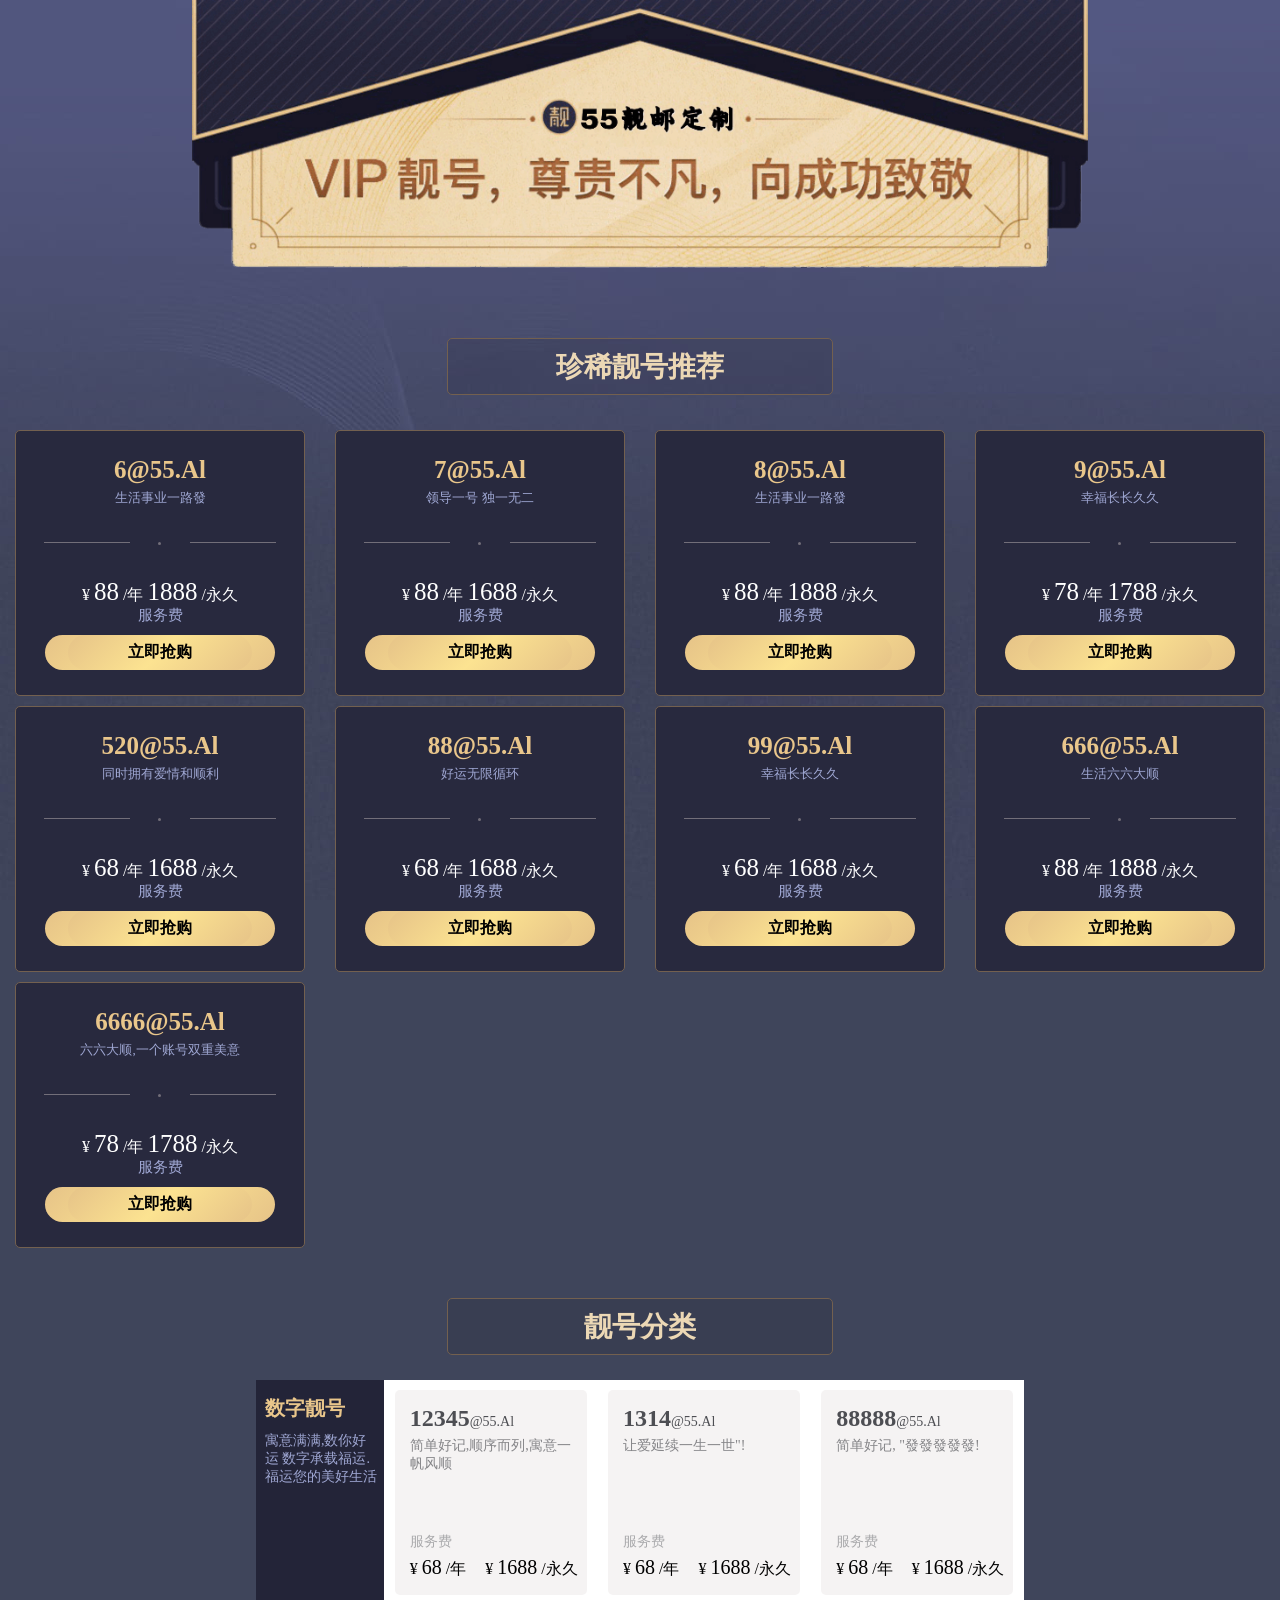
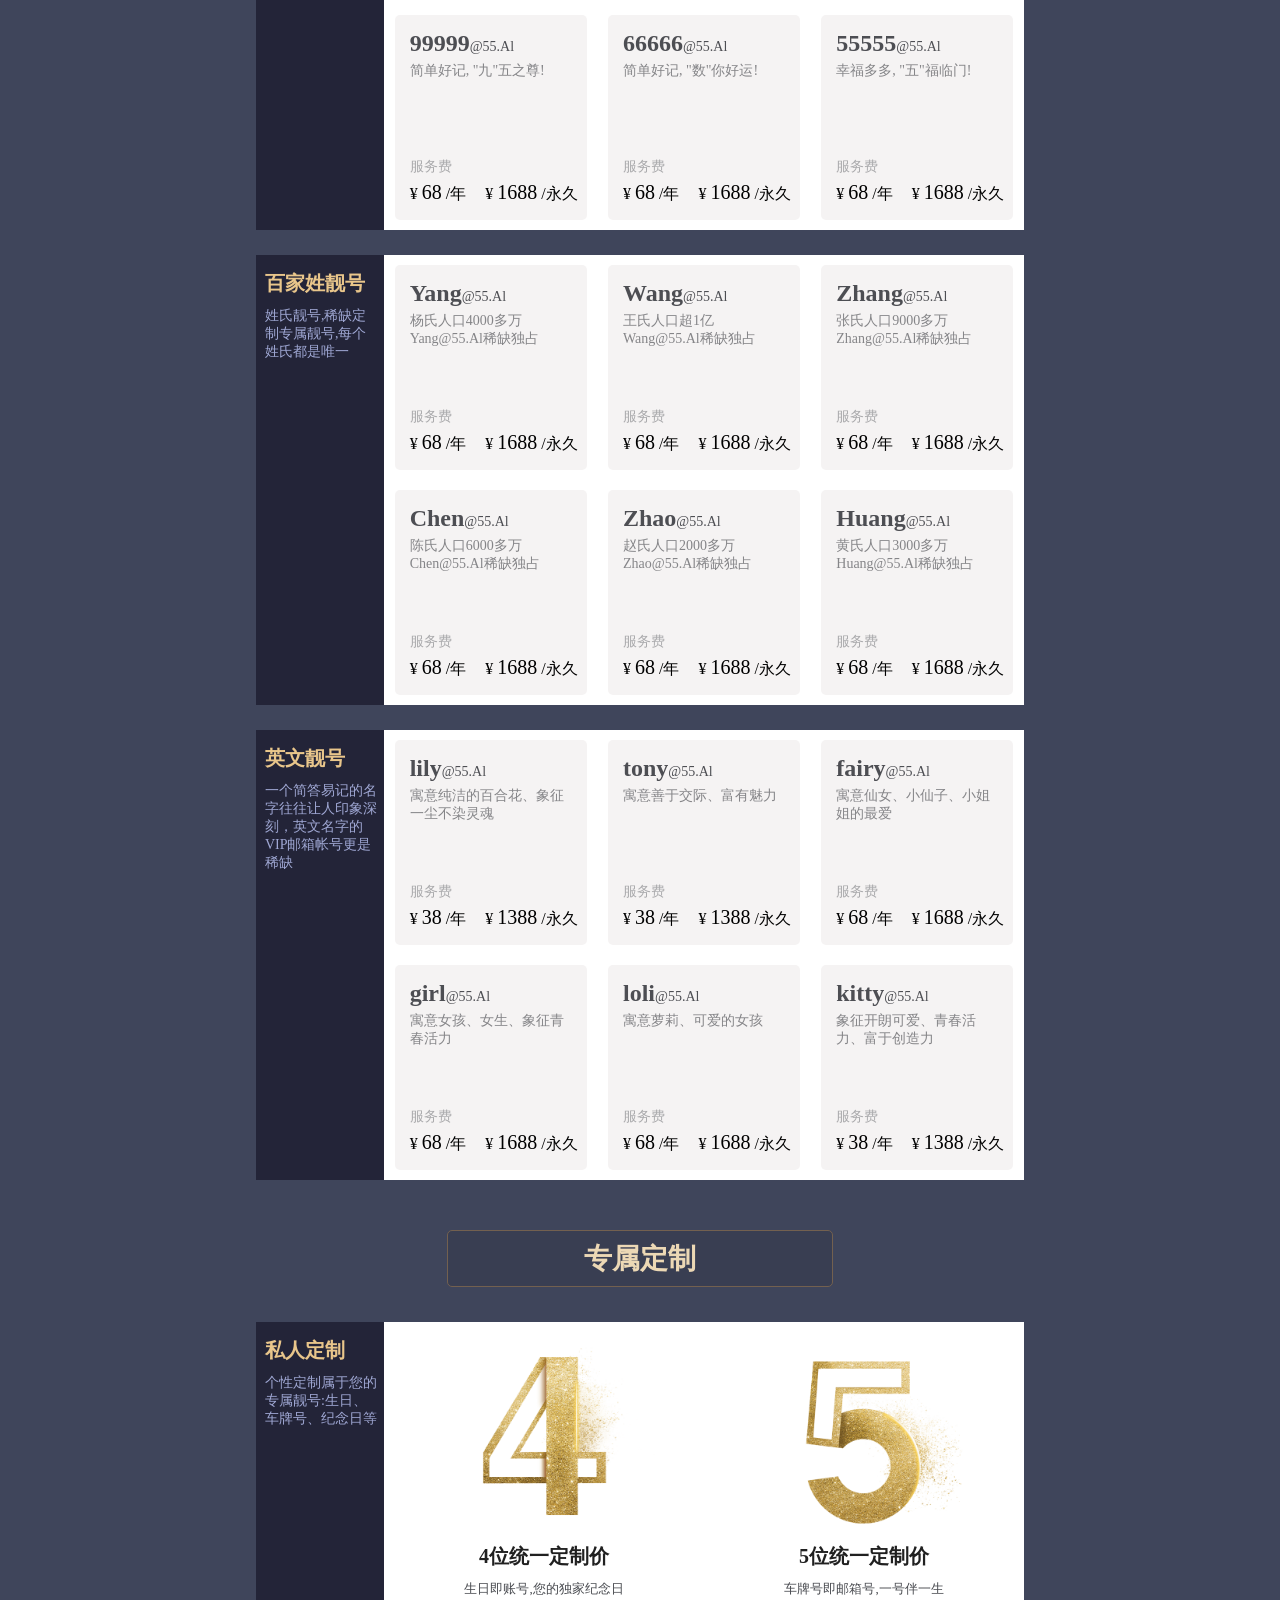
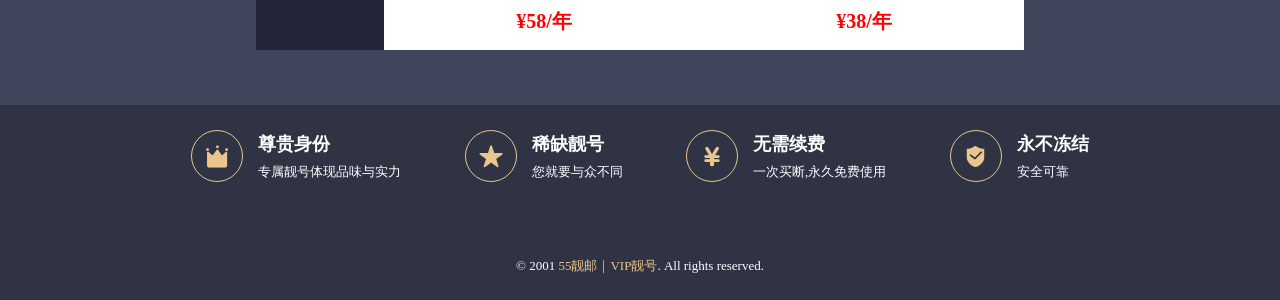
==== commit c0173c19: "Add files via upload" ====
--- a/index.html
+++ b/index.html
@@ -65,9 +65,9 @@
                         </div>
                         <div class="liang-zhu-lie-k-money">
                             <span class="liang-zhu-lie-k-money-b">¥</span>
-                            <span class="liang-zhu-lie-k-money-je">18</span>
+                            <span class="liang-zhu-lie-k-money-je">88</span>
                             <span class="liang-zhu-lie-k-money-q">/年</span>
-                            <span class="liang-zhu-lie-k-money-je">188</span>
+                            <span class="liang-zhu-lie-k-money-je">1888</span>
                             <span class="liang-zhu-lie-k-money-q">/永久</span>
                         </div>
                         <div class="liang-zhu-lie-k-lx">服务费</div>
@@ -95,9 +95,9 @@
                         </div>
                         <div class="liang-zhu-lie-k-money">
                             <span class="liang-zhu-lie-k-money-b">¥</span>
-                            <span class="liang-zhu-lie-k-money-je">18</span>
+                            <span class="liang-zhu-lie-k-money-je">88</span>
                             <span class="liang-zhu-lie-k-money-q">/年</span>
-                            <span class="liang-zhu-lie-k-money-je">188</span>
+                            <span class="liang-zhu-lie-k-money-je">1688</span>
                             <span class="liang-zhu-lie-k-money-q">/永久</span>
                         </div>
                         <div class="liang-zhu-lie-k-lx">服务费</div>
@@ -125,9 +125,9 @@
                         </div>
                         <div class="liang-zhu-lie-k-money">
                             <span class="liang-zhu-lie-k-money-b">¥</span>
-                            <span class="liang-zhu-lie-k-money-je">18</span>
+                            <span class="liang-zhu-lie-k-money-je">88</span>
                             <span class="liang-zhu-lie-k-money-q">/年</span>
-                            <span class="liang-zhu-lie-k-money-je">188</span>
+                            <span class="liang-zhu-lie-k-money-je">1888</span>
                             <span class="liang-zhu-lie-k-money-q">/永久</span>
                         </div>
                         <div class="liang-zhu-lie-k-lx">服务费</div>
@@ -155,9 +155,9 @@
                         </div>
                         <div class="liang-zhu-lie-k-money">
                             <span class="liang-zhu-lie-k-money-b">¥</span>
-                            <span class="liang-zhu-lie-k-money-je">18</span>
+                            <span class="liang-zhu-lie-k-money-je">78</span>
                             <span class="liang-zhu-lie-k-money-q">/年</span>
-                            <span class="liang-zhu-lie-k-money-je">188</span>
+                            <span class="liang-zhu-lie-k-money-je">1788</span>
                             <span class="liang-zhu-lie-k-money-q">/永久</span>
                         </div>
                         <div class="liang-zhu-lie-k-lx">服务费</div>
@@ -185,9 +185,9 @@
                         </div>
                         <div class="liang-zhu-lie-k-money">
                             <span class="liang-zhu-lie-k-money-b">¥</span>
-                            <span class="liang-zhu-lie-k-money-je">18</span>
+                            <span class="liang-zhu-lie-k-money-je">68</span>
                             <span class="liang-zhu-lie-k-money-q">/年</span>
-                            <span class="liang-zhu-lie-k-money-je">188</span>
+                            <span class="liang-zhu-lie-k-money-je">1688</span>
                             <span class="liang-zhu-lie-k-money-q">/永久</span>
                         </div>
                         <div class="liang-zhu-lie-k-lx">服务费</div>
@@ -215,9 +215,9 @@
                         </div>
                         <div class="liang-zhu-lie-k-money">
                             <span class="liang-zhu-lie-k-money-b">¥</span>
-                            <span class="liang-zhu-lie-k-money-je">18</span>
+                            <span class="liang-zhu-lie-k-money-je">68</span>
                             <span class="liang-zhu-lie-k-money-q">/年</span>
-                            <span class="liang-zhu-lie-k-money-je">188</span>
+                            <span class="liang-zhu-lie-k-money-je">1688</span>
                             <span class="liang-zhu-lie-k-money-q">/永久</span>
                         </div>
                         <div class="liang-zhu-lie-k-lx">服务费</div>
@@ -246,9 +246,9 @@
                         </div>
                         <div class="liang-zhu-lie-k-money">
                             <span class="liang-zhu-lie-k-money-b">¥</span>
-                            <span class="liang-zhu-lie-k-money-je">18</span>
+                            <span class="liang-zhu-lie-k-money-je">68</span>
                             <span class="liang-zhu-lie-k-money-q">/年</span>
-                            <span class="liang-zhu-lie-k-money-je">188</span>
+                            <span class="liang-zhu-lie-k-money-je">1688</span>
                             <span class="liang-zhu-lie-k-money-q">/永久</span>
                         </div>
                         <div class="liang-zhu-lie-k-lx">服务费</div>
@@ -277,9 +277,9 @@
                         </div>
                         <div class="liang-zhu-lie-k-money">
                             <span class="liang-zhu-lie-k-money-b">¥</span>
-                            <span class="liang-zhu-lie-k-money-je">18</span>
+                            <span class="liang-zhu-lie-k-money-je">88</span>
                             <span class="liang-zhu-lie-k-money-q">/年</span>
-                            <span class="liang-zhu-lie-k-money-je">188</span>
+                            <span class="liang-zhu-lie-k-money-je">1888</span>
                             <span class="liang-zhu-lie-k-money-q">/永久</span>
                         </div>
                         <div class="liang-zhu-lie-k-lx">服务费</div>
@@ -308,9 +308,9 @@
                         </div>
                         <div class="liang-zhu-lie-k-money">
                             <span class="liang-zhu-lie-k-money-b">¥</span>
-                            <span class="liang-zhu-lie-k-money-je">18</span>
+                            <span class="liang-zhu-lie-k-money-je">78</span>
                             <span class="liang-zhu-lie-k-money-q">/年</span>
-                            <span class="liang-zhu-lie-k-money-je">188</span>
+                            <span class="liang-zhu-lie-k-money-je">1788</span>
                             <span class="liang-zhu-lie-k-money-q">/永久</span>
                         </div>
                         <div class="liang-zhu-lie-k-lx">服务费</div>
@@ -395,10 +395,10 @@
                             </div>
                             <div class="fl-b-right-lie-k-bt-money">
                                 <span class="fl-b-right-lie-k-bt-money-b">¥</span>
-                                <span class="fl-b-right-lie-k-bt-money-je">8.8</span>
-                                <span class="fl-b-right-lie-k-bt-money-q">/年</span>
-                                <span class="fl-b-right-lie-k-bt-money-b">¥</span>
-                                <span class="fl-b-right-lie-k-bt-money-je">88</span>
+                                <span class="fl-b-right-lie-k-bt-money-je">68</span>
+                                <span class="fl-b-right-lie-k-bt-money-q">/年</span>
+                                <span class="fl-b-right-lie-k-bt-money-b">¥</span>
+                                <span class="fl-b-right-lie-k-bt-money-je">1688</span>
                                 <span class="fl-b-right-lie-k-bt-money-q">/永久</span>
                             </div></a>
                         </div>
@@ -424,10 +424,10 @@
                             </div>
                             <div class="fl-b-right-lie-k-bt-money">
                                 <span class="fl-b-right-lie-k-bt-money-b">¥</span>
-                                <span class="fl-b-right-lie-k-bt-money-je">8.8</span>
-                                <span class="fl-b-right-lie-k-bt-money-q">/年</span>
-                                <span class="fl-b-right-lie-k-bt-money-b">¥</span>
-                                <span class="fl-b-right-lie-k-bt-money-je">88</span>
+                                <span class="fl-b-right-lie-k-bt-money-je">68</span>
+                                <span class="fl-b-right-lie-k-bt-money-q">/年</span>
+                                <span class="fl-b-right-lie-k-bt-money-b">¥</span>
+                                <span class="fl-b-right-lie-k-bt-money-je">1688</span>
                                 <span class="fl-b-right-lie-k-bt-money-q">/永久</span>
                             </div></a>
 
@@ -454,10 +454,10 @@
                             </div>
                             <div class="fl-b-right-lie-k-bt-money">
                                 <span class="fl-b-right-lie-k-bt-money-b">¥</span>
-                                <span class="fl-b-right-lie-k-bt-money-je">8.8</span>
-                                <span class="fl-b-right-lie-k-bt-money-q">/年</span>
-                                <span class="fl-b-right-lie-k-bt-money-b">¥</span>
-                                <span class="fl-b-right-lie-k-bt-money-je">88</span>
+                                <span class="fl-b-right-lie-k-bt-money-je">68</span>
+                                <span class="fl-b-right-lie-k-bt-money-q">/年</span>
+                                <span class="fl-b-right-lie-k-bt-money-b">¥</span>
+                                <span class="fl-b-right-lie-k-bt-money-je">1688</span>
                                 <span class="fl-b-right-lie-k-bt-money-q">/永久</span>
                             </div></a>
 
@@ -484,10 +484,10 @@
                             </div>
                             <div class="fl-b-right-lie-k-bt-money">
                                 <span class="fl-b-right-lie-k-bt-money-b">¥</span>
-                                <span class="fl-b-right-lie-k-bt-money-je">8.8</span>
-                                <span class="fl-b-right-lie-k-bt-money-q">/年</span>
-                                <span class="fl-b-right-lie-k-bt-money-b">¥</span>
-                                <span class="fl-b-right-lie-k-bt-money-je">88</span>
+                                <span class="fl-b-right-lie-k-bt-money-je">68</span>
+                                <span class="fl-b-right-lie-k-bt-money-q">/年</span>
+                                <span class="fl-b-right-lie-k-bt-money-b">¥</span>
+                                <span class="fl-b-right-lie-k-bt-money-je">1688</span>
                                 <span class="fl-b-right-lie-k-bt-money-q">/永久</span>
                             </div></a>
 
@@ -514,10 +514,10 @@
                             </div>
                             <div class="fl-b-right-lie-k-bt-money">
                                 <span class="fl-b-right-lie-k-bt-money-b">¥</span>
-                                <span class="fl-b-right-lie-k-bt-money-je">8.8</span>
-                                <span class="fl-b-right-lie-k-bt-money-q">/年</span>
-                                <span class="fl-b-right-lie-k-bt-money-b">¥</span>
-                                <span class="fl-b-right-lie-k-bt-money-je">88</span>
+                                <span class="fl-b-right-lie-k-bt-money-je">68</span>
+                                <span class="fl-b-right-lie-k-bt-money-q">/年</span>
+                                <span class="fl-b-right-lie-k-bt-money-b">¥</span>
+                                <span class="fl-b-right-lie-k-bt-money-je">1688</span>
                                 <span class="fl-b-right-lie-k-bt-money-q">/永久</span>
                             </div></a>
 
@@ -544,10 +544,10 @@
                             </div>
                             <div class="fl-b-right-lie-k-bt-money">
                                 <span class="fl-b-right-lie-k-bt-money-b">¥</span>
-                                <span class="fl-b-right-lie-k-bt-money-je">8.8</span>
-                                <span class="fl-b-right-lie-k-bt-money-q">/年</span>
-                                <span class="fl-b-right-lie-k-bt-money-b">¥</span>
-                                <span class="fl-b-right-lie-k-bt-money-je">88</span>
+                                <span class="fl-b-right-lie-k-bt-money-je">68</span>
+                                <span class="fl-b-right-lie-k-bt-money-q">/年</span>
+                                <span class="fl-b-right-lie-k-bt-money-b">¥</span>
+                                <span class="fl-b-right-lie-k-bt-money-je">1688</span>
                                 <span class="fl-b-right-lie-k-bt-money-q">/永久</span>
                             </div></a>
 
@@ -604,10 +604,10 @@
                             </div>
                             <div class="fl-b-right-lie-k-bt-money">
                                 <span class="fl-b-right-lie-k-bt-money-b">¥</span>
-                                <span class="fl-b-right-lie-k-bt-money-je">8.8</span>
-                                <span class="fl-b-right-lie-k-bt-money-q">/年</span>
-                                <span class="fl-b-right-lie-k-bt-money-b">¥</span>
-                                <span class="fl-b-right-lie-k-bt-money-je">88</span>
+                                <span class="fl-b-right-lie-k-bt-money-je">68</span>
+                                <span class="fl-b-right-lie-k-bt-money-q">/年</span>
+                                <span class="fl-b-right-lie-k-bt-money-b">¥</span>
+                                <span class="fl-b-right-lie-k-bt-money-je">1688</span>
                                 <span class="fl-b-right-lie-k-bt-money-q">/永久</span>
                             </div></a>
 
@@ -634,10 +634,10 @@
                             </div>
                             <div class="fl-b-right-lie-k-bt-money">
                                 <span class="fl-b-right-lie-k-bt-money-b">¥</span>
-                                <span class="fl-b-right-lie-k-bt-money-je">8.8</span>
-                                <span class="fl-b-right-lie-k-bt-money-q">/年</span>
-                                <span class="fl-b-right-lie-k-bt-money-b">¥</span>
-                                <span class="fl-b-right-lie-k-bt-money-je">88</span>
+                                <span class="fl-b-right-lie-k-bt-money-je">68</span>
+                                <span class="fl-b-right-lie-k-bt-money-q">/年</span>
+                                <span class="fl-b-right-lie-k-bt-money-b">¥</span>
+                                <span class="fl-b-right-lie-k-bt-money-je">1688</span>
                                 <span class="fl-b-right-lie-k-bt-money-q">/永久</span>
                             </div></a>
 
@@ -664,10 +664,10 @@
                             </div>
                             <div class="fl-b-right-lie-k-bt-money">
                                 <span class="fl-b-right-lie-k-bt-money-b">¥</span>
-                                <span class="fl-b-right-lie-k-bt-money-je">8.8</span>
-                                <span class="fl-b-right-lie-k-bt-money-q">/年</span>
-                                <span class="fl-b-right-lie-k-bt-money-b">¥</span>
-                                <span class="fl-b-right-lie-k-bt-money-je">88</span>
+                                <span class="fl-b-right-lie-k-bt-money-je">68</span>
+                                <span class="fl-b-right-lie-k-bt-money-q">/年</span>
+                                <span class="fl-b-right-lie-k-bt-money-b">¥</span>
+                                <span class="fl-b-right-lie-k-bt-money-je">1688</span>
                                 <span class="fl-b-right-lie-k-bt-money-q">/永久</span>
                             </div></a>
 
@@ -694,10 +694,10 @@
                             </div>
                             <div class="fl-b-right-lie-k-bt-money">
                                 <span class="fl-b-right-lie-k-bt-money-b">¥</span>
-                                <span class="fl-b-right-lie-k-bt-money-je">8.8</span>
-                                <span class="fl-b-right-lie-k-bt-money-q">/年</span>
-                                <span class="fl-b-right-lie-k-bt-money-b">¥</span>
-                                <span class="fl-b-right-lie-k-bt-money-je">88</span>
+                                <span class="fl-b-right-lie-k-bt-money-je">68</span>
+                                <span class="fl-b-right-lie-k-bt-money-q">/年</span>
+                                <span class="fl-b-right-lie-k-bt-money-b">¥</span>
+                                <span class="fl-b-right-lie-k-bt-money-je">1688</span>
                                 <span class="fl-b-right-lie-k-bt-money-q">/永久</span>
                             </div></a>
 
@@ -724,10 +724,10 @@
                             </div>
                             <div class="fl-b-right-lie-k-bt-money">
                                 <span class="fl-b-right-lie-k-bt-money-b">¥</span>
-                                <span class="fl-b-right-lie-k-bt-money-je">8.8</span>
-                                <span class="fl-b-right-lie-k-bt-money-q">/年</span>
-                                <span class="fl-b-right-lie-k-bt-money-b">¥</span>
-                                <span class="fl-b-right-lie-k-bt-money-je">88</span>
+                                <span class="fl-b-right-lie-k-bt-money-je">68</span>
+                                <span class="fl-b-right-lie-k-bt-money-q">/年</span>
+                                <span class="fl-b-right-lie-k-bt-money-b">¥</span>
+                                <span class="fl-b-right-lie-k-bt-money-je">1688</span>
                                 <span class="fl-b-right-lie-k-bt-money-q">/永久</span>
                             </div></a>
 
@@ -754,10 +754,10 @@
                             </div>
                             <div class="fl-b-right-lie-k-bt-money">
                                 <span class="fl-b-right-lie-k-bt-money-b">¥</span>
-                                <span class="fl-b-right-lie-k-bt-money-je">8.8</span>
-                                <span class="fl-b-right-lie-k-bt-money-q">/年</span>
-                                <span class="fl-b-right-lie-k-bt-money-b">¥</span>
-                                <span class="fl-b-right-lie-k-bt-money-je">88</span>
+                                <span class="fl-b-right-lie-k-bt-money-je">68</span>
+                                <span class="fl-b-right-lie-k-bt-money-q">/年</span>
+                                <span class="fl-b-right-lie-k-bt-money-b">¥</span>
+                                <span class="fl-b-right-lie-k-bt-money-je">1688</span>
                                 <span class="fl-b-right-lie-k-bt-money-q">/永久</span>
                             </div></a>
 
@@ -815,10 +815,10 @@
                             </div>
                             <div class="fl-b-right-lie-k-bt-money">
                                 <span class="fl-b-right-lie-k-bt-money-b">¥</span>
-                                <span class="fl-b-right-lie-k-bt-money-je">8.8</span>
-                                <span class="fl-b-right-lie-k-bt-money-q">/年</span>
-                                <span class="fl-b-right-lie-k-bt-money-b">¥</span>
-                                <span class="fl-b-right-lie-k-bt-money-je">88</span>
+                                <span class="fl-b-right-lie-k-bt-money-je">38</span>
+                                <span class="fl-b-right-lie-k-bt-money-q">/年</span>
+                                <span class="fl-b-right-lie-k-bt-money-b">¥</span>
+                                <span class="fl-b-right-lie-k-bt-money-je">1388</span>
                                 <span class="fl-b-right-lie-k-bt-money-q">/永久</span>
                             </div></a>
 
@@ -845,10 +845,10 @@
                             </div>
                             <div class="fl-b-right-lie-k-bt-money">
                                 <span class="fl-b-right-lie-k-bt-money-b">¥</span>
-                                <span class="fl-b-right-lie-k-bt-money-je">8.8</span>
-                                <span class="fl-b-right-lie-k-bt-money-q">/年</span>
-                                <span class="fl-b-right-lie-k-bt-money-b">¥</span>
-                                <span class="fl-b-right-lie-k-bt-money-je">88</span>
+                                <span class="fl-b-right-lie-k-bt-money-je">38</span>
+                                <span class="fl-b-right-lie-k-bt-money-q">/年</span>
+                                <span class="fl-b-right-lie-k-bt-money-b">¥</span>
+                                <span class="fl-b-right-lie-k-bt-money-je">1388</span>
                                 <span class="fl-b-right-lie-k-bt-money-q">/永久</span>
                             </div></a>
 
@@ -875,10 +875,10 @@
                             </div>
                             <div class="fl-b-right-lie-k-bt-money">
                                 <span class="fl-b-right-lie-k-bt-money-b">¥</span>
-                                <span class="fl-b-right-lie-k-bt-money-je">8.8</span>
-                                <span class="fl-b-right-lie-k-bt-money-q">/年</span>
-                                <span class="fl-b-right-lie-k-bt-money-b">¥</span>
-                                <span class="fl-b-right-lie-k-bt-money-je">88</span>
+                                <span class="fl-b-right-lie-k-bt-money-je">68</span>
+                                <span class="fl-b-right-lie-k-bt-money-q">/年</span>
+                                <span class="fl-b-right-lie-k-bt-money-b">¥</span>
+                                <span class="fl-b-right-lie-k-bt-money-je">1688</span>
                                 <span class="fl-b-right-lie-k-bt-money-q">/永久</span>
                             </div></a>
 
@@ -905,10 +905,10 @@
                             </div>
                             <div class="fl-b-right-lie-k-bt-money">
                                 <span class="fl-b-right-lie-k-bt-money-b">¥</span>
-                                <span class="fl-b-right-lie-k-bt-money-je">8.8</span>
-                                <span class="fl-b-right-lie-k-bt-money-q">/年</span>
-                                <span class="fl-b-right-lie-k-bt-money-b">¥</span>
-                                <span class="fl-b-right-lie-k-bt-money-je">88</span>
+                                <span class="fl-b-right-lie-k-bt-money-je">68</span>
+                                <span class="fl-b-right-lie-k-bt-money-q">/年</span>
+                                <span class="fl-b-right-lie-k-bt-money-b">¥</span>
+                                <span class="fl-b-right-lie-k-bt-money-je">1688</span>
                                 <span class="fl-b-right-lie-k-bt-money-q">/永久</span>
                             </div></a>
 
@@ -935,10 +935,10 @@
                             </div>
                             <div class="fl-b-right-lie-k-bt-money">
                                 <span class="fl-b-right-lie-k-bt-money-b">¥</span>
-                                <span class="fl-b-right-lie-k-bt-money-je">8.8</span>
-                                <span class="fl-b-right-lie-k-bt-money-q">/年</span>
-                                <span class="fl-b-right-lie-k-bt-money-b">¥</span>
-                                <span class="fl-b-right-lie-k-bt-money-je">88</span>
+                                <span class="fl-b-right-lie-k-bt-money-je">68</span>
+                                <span class="fl-b-right-lie-k-bt-money-q">/年</span>
+                                <span class="fl-b-right-lie-k-bt-money-b">¥</span>
+                                <span class="fl-b-right-lie-k-bt-money-je">1688</span>
                                 <span class="fl-b-right-lie-k-bt-money-q">/永久</span>
                             </div></a>
 
@@ -965,10 +965,10 @@
                             </div>
                             <div class="fl-b-right-lie-k-bt-money">
                                 <span class="fl-b-right-lie-k-bt-money-b">¥</span>
-                                <span class="fl-b-right-lie-k-bt-money-je">8.8</span>
-                                <span class="fl-b-right-lie-k-bt-money-q">/年</span>
-                                <span class="fl-b-right-lie-k-bt-money-b">¥</span>
-                                <span class="fl-b-right-lie-k-bt-money-je">88</span>
+                                <span class="fl-b-right-lie-k-bt-money-je">38</span>
+                                <span class="fl-b-right-lie-k-bt-money-q">/年</span>
+                                <span class="fl-b-right-lie-k-bt-money-b">¥</span>
+                                <span class="fl-b-right-lie-k-bt-money-je">1388</span>
                                 <span class="fl-b-right-lie-k-bt-money-q">/永久</span>
                             </div></a>
 
@@ -1032,7 +1032,7 @@
                                     <p class="vip-k-right-lie-k-h-w2">生日即账号,您的独家纪念日</p>
                                 </div>
                                 <div class="vip-k-right-lie-k-h">
-                                    <p class="vip-k-right-lie-k-h-w3"><b><span>¥</span>88/永久</b></p>
+                                    <p class="vip-k-right-lie-k-h-w3"><b><span>¥</span>58/年</b></p>
                                 </div>
                             </div>
                         </a>
@@ -1050,7 +1050,7 @@
                                     <p class="vip-k-right-lie-k-h-w2">车牌号即邮箱号,一号伴一生</p>
                                 </div>
                                 <div class="vip-k-right-lie-k-h">
-                                    <p class="vip-k-right-lie-k-h-w3"><b><span>¥</span>68/永久</b></p>
+                                    <p class="vip-k-right-lie-k-h-w3"><b><span>¥</span>38/年</b></p>
                                 </div>
                             </div>
                         </a>
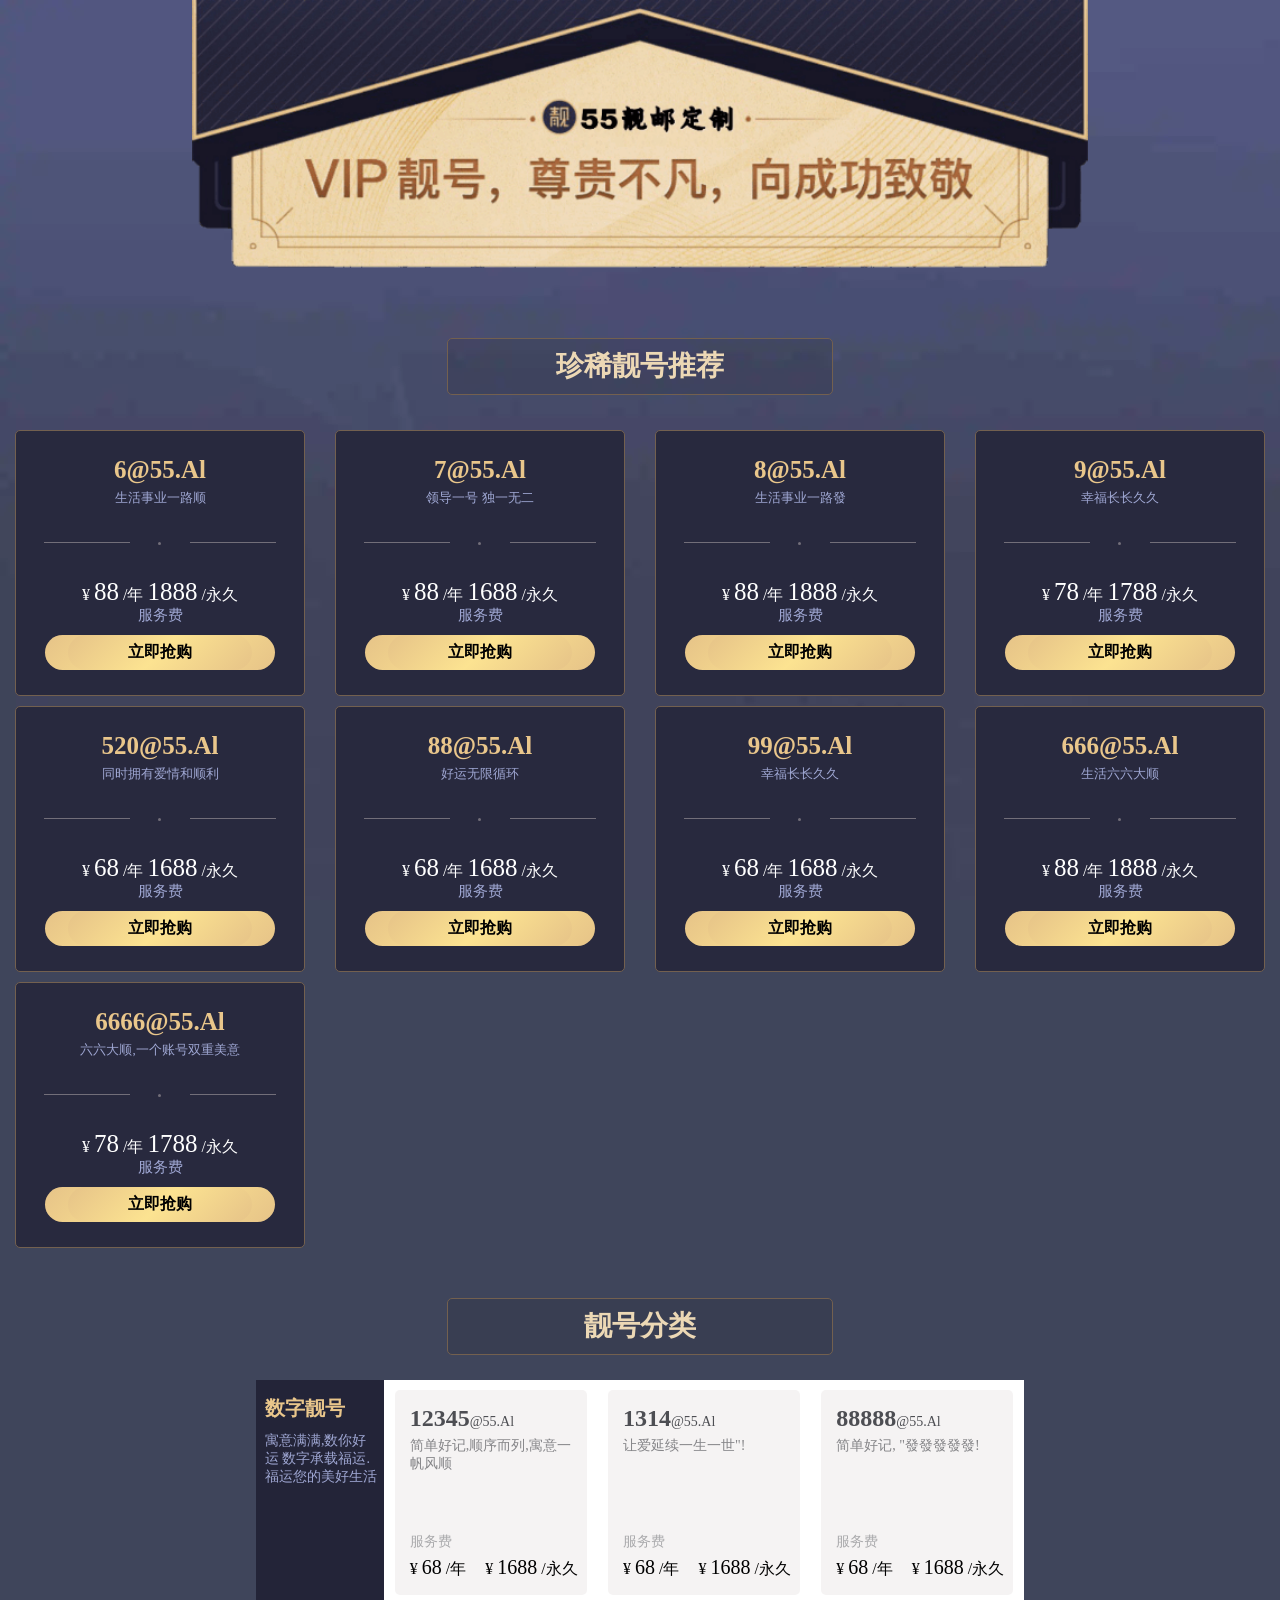
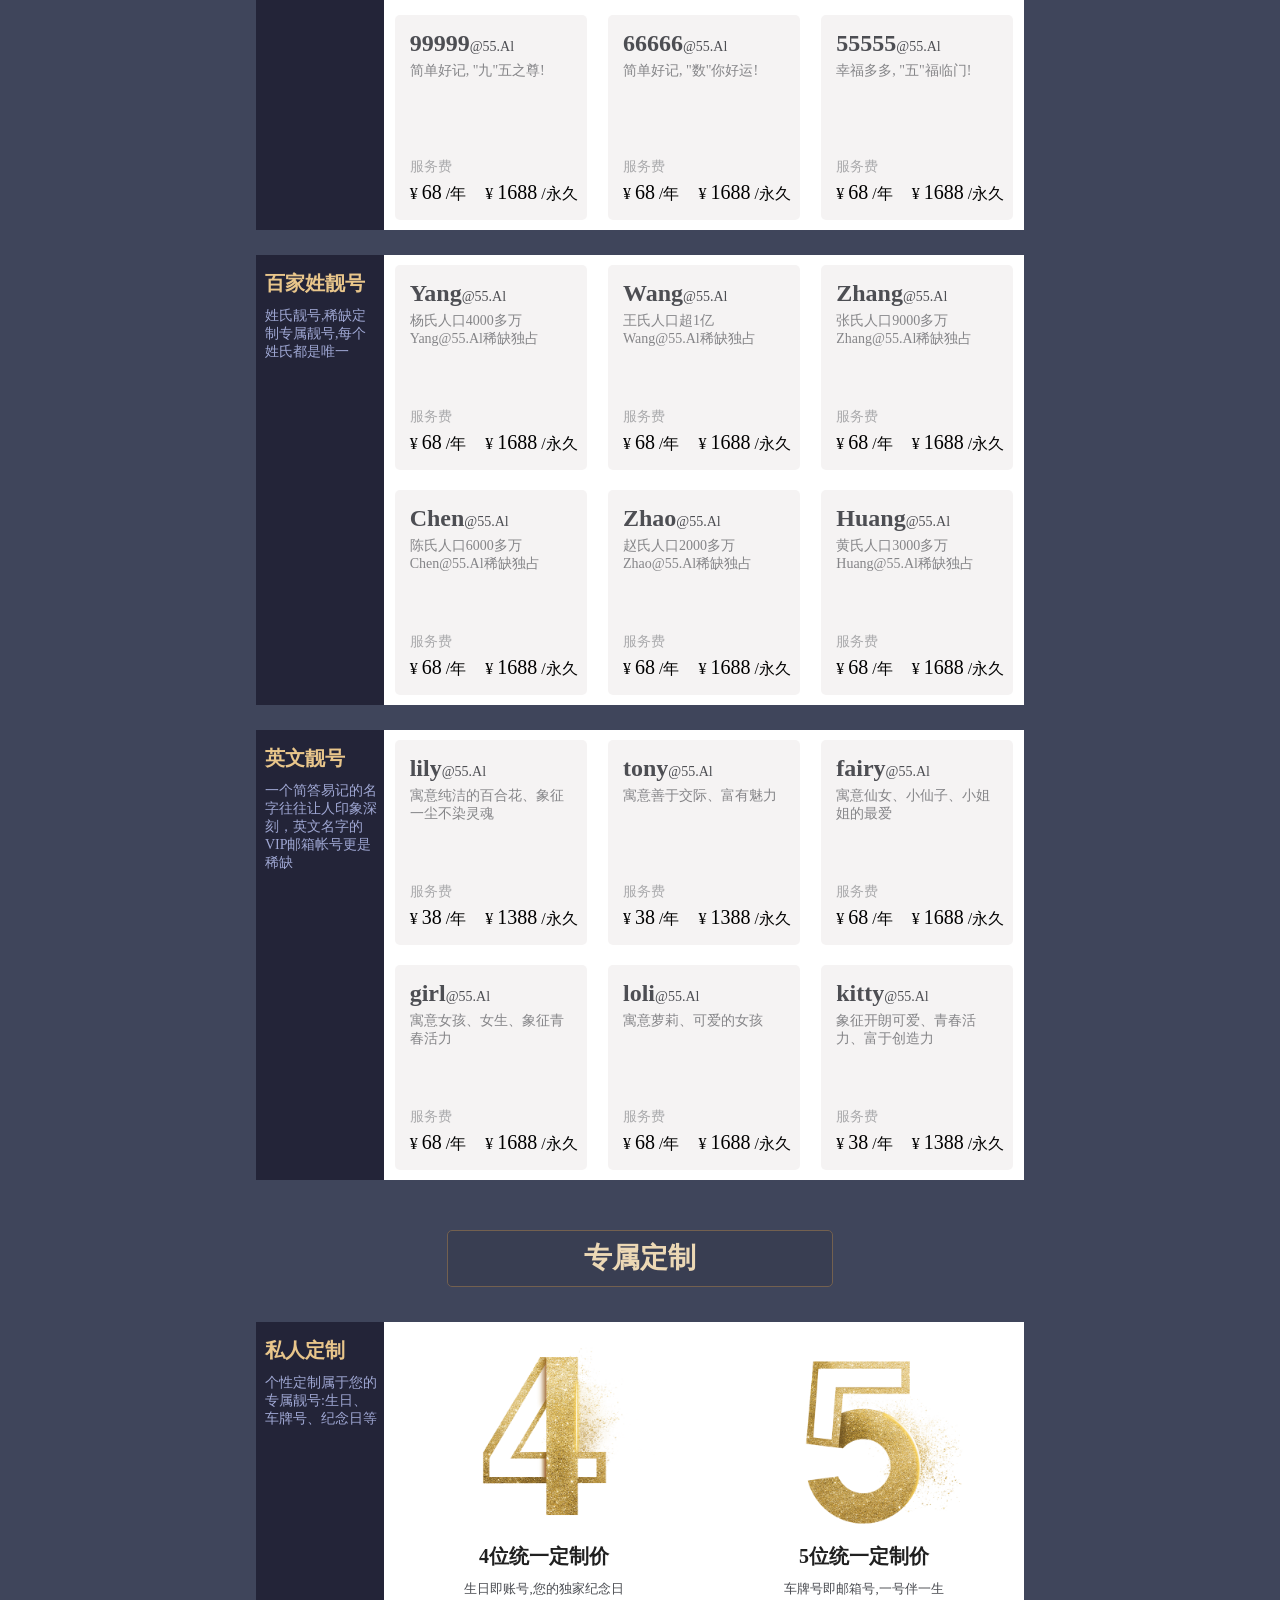
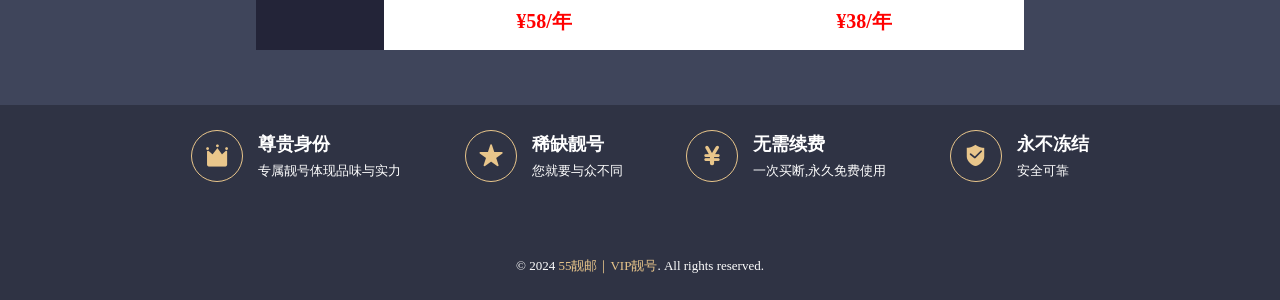
==== commit 81611b32: "Add files via upload" ====
--- a/index.html
+++ b/index.html
@@ -12,10 +12,10 @@
     <meta http-equiv="X-UA-Compatible" content="IE=edge,chrome=1"/>
     <meta http-equiv="cache-control" content="no-cache">
     <meta itemprop="name" content="55靓邮" />
-    <meta itemprop="image" content="./assets/img/favicon.png" />
+    <meta itemprop="image" content="./vipd5.webp" />
     <meta name="description" itemprop="description" content="55靓邮 | 专属邮箱,尊贵身份!" />
     <meta name="viewport" content="width=device-width, initial-scale=1.0, maximum-scale=1.0,minimum-scale=1.0, user-scalable=no minimal-ui">
-    <link rel="icon" href="/" type="image/x-icon"/>
+    <link rel="icon" href="vipd5.webp" type="image/x-icon"/>
     <meta name="robots" content="index,follow">
     <link rel="stylesheet" type="text/css" href="style.css">
     <link rel="stylesheet" href="font.css">
@@ -31,7 +31,7 @@
 
         <!--顶部二列导图-->
         <div class="two">
-            <img src="55u.png" alt="55靓邮 您的专属邮" class="two-img">
+            <img src="55u.webp" alt="55靓邮 您的专属邮" class="two-img">
         </div>
 
  
@@ -53,7 +53,7 @@
                         <div class="liang-zhu-lie-k-bt"><b>6@55.Al</b>
                         </div>
                         <div class="liang-zhu-lie-k-js">
-                            <span>生活事业一路發</span>
+                            <span>生活事业一路顺</span>
                         </div>
                          <!--分割线-->
 
@@ -1024,7 +1024,7 @@
                     <div class="vip-k-right-lie">
                         <a onclick="showImage(); return false;">  
                             <div class="vip-k-right-lie-k">
-                                <img src="vipd4.png" alt="">
+                                <img src="vipd4.webp" alt="">
                                 <div class="vip-k-right-lie-k-h">
                                     <p class="vip-k-right-lie-k-h-w1"><b>4位统一定制价</b></p>
                                 </div>
@@ -1042,7 +1042,7 @@
                     <div class="vip-k-right-lie">
                       <a onclick="showImage(); return false;">  
                             <div class="vip-k-right-lie-k">
-                                <img src="vipd5.png" alt="">
+                                <img src="vipd5.webp" alt="">
                                 <div class="vip-k-right-lie-k-h">
                                     <p class="vip-k-right-lie-k-h-w1"><b>5位统一定制价</b></p>
                                 </div>
@@ -1141,7 +1141,7 @@
             <!--权益标识 end-->
             <!--版权声明-->
             <div class="footer-Copyright">
-                © 2001 <a href="http://55.al/">55靓邮｜VIP靓号</a>. All rights reserved.
+                © 2024 <a href="http://55.al/">55靓邮｜VIP靓号</a>. All rights reserved.
             </div>
 
         </div>
@@ -1181,7 +1181,7 @@
 
 <!-- 图片模态框 -->    
 <div id="imageModal" style="display: none; position: fixed; top: 0; left: 0; width: 100%; height: 100%; background-color: rgba(0,0,0,0.5); z-index: 1;">    
-  <img id="myImage" src="55al.png" alt="55靓邮" style="position: absolute; top: 50%; left: 50%; transform: translate(-50%, -50%); max-width: 90%; max-height: 70%;">    
+  <img id="myImage" src="55al.webp" alt="55靓邮" style="position: absolute; top: 50%; left: 50%; transform: translate(-50%, -50%); max-width: 90%; max-height: 70%;">    
   <!-- 移除关闭按钮 -->  
 </div>    
   
--- a/style.css
+++ b/style.css
@@ -1 +1 @@
-*{margin:0;padding:0;}body{background:#3f455b;background-image:url(bg.jpg);background-attachment:fixed;}a{-webkit-tap-highlight-color:rgba(255,255,255,0);-webkit-user-select:none;-moz-user-focus:none;-moz-user-select:none;}.centent{width:100vw;max-width:100%;height:100%;min-width:285px;}.top{width:100%;height:66px;background:#373a3d;display:flex;align-items:center;}.img{width:auto;height:100%;display:flex;align-items:center;margin-left:30px;}.img1{width:50px;height:50px;object-fit:cover;}.img2{width:40px;height:40px;margin-left:5px;object-fit:cover;}.two{width:100%;height:auto;display:flex;justify-content:center;}.two-img{width:54%;}.jane{width:100%;height:auto;display:flex;justify-content:center;margin-top:50px;}.jane-tui{width:30%;height:55px;background:#28293e;border:1px solid #73604f;display:flex;align-items:center;justify-content:center;border-radius:5px;background:rgba(0,0,0,0.1)}.jane-tui>b{width:auto;color:#ecd8b5;font-size:28px;white-space:nowrap;overflow:hidden;text-overflow:ellipsis;margin-left:10px;margin-right:10px;}.liang{width:100%;height:auto;display:flex;justify-content:center;margin-top:25px;}.liang-zhu{width:60%;height:auto;display:flex;flex-wrap:wrap;}.liang-zhu-lie{width:25%;height:auto;display:flex;align-items:center;justify-content:center;margin-top:10px;}.liang-zhu-lie-k{width:90%;display:flex;flex-direction:column;justify-content:center;align-items:center;border-radius:5px;background:#28293e;border:1px solid #73604f;}.liang-zhu-lie-k-bt{width:90%;margin-top:25px;display:flex;justify-content:center;}.liang-zhu-lie-k-bt>b{width:auto;font-size:25px;color:#e9c68b;white-space:nowrap;overflow:hidden;text-overflow:ellipsis;}.liang-zhu-lie-k-js{width:90%;margin-top:5px;display:flex;justify-content:center;}.liang-zhu-lie-k-js>span{font-size:13px;color:#9fa7d3;}.liang-zhu-lie-k-fgx{width:100%;height:1px;display:flex;justify-content:space-evenly;margin-top:35px;}.liang-zhu-lie-k-fgx0{width:3px;height:3px;background:#726e79;border-radius:360px;}.liang-zhu-lie-k-fgx1{width:30%;height:1px;background:#726e79;}.liang-zhu-lie-k-money{margin-top:35px;}.liang-zhu-lie-k-money-b{color:#ffffff;font-size:16px;}.liang-zhu-lie-k-money-je{color:#ffffff;font-size:25px;}.liang-zhu-lie-k-money-q{color:#ffffff;font-size:16px;}.liang-zhu-lie-k-lx{color:#9fa7d3;font-size:15px;}.liang-zhu-lie-k-an{width:100%;height:auto;display:flex;align-items:center;justify-content:center;margin-top:10px;margin-bottom:25px;}.liang-zhu-lie-k-an-ann{width:80%;height:35px;background:linear-gradient(135deg,#e6c388,rgb(252,227,145),#e6c388);display:flex;align-items:center;justify-content:center;font-size:16px;border-radius:360px;cursor:pointer;text-decoration:none;color:#000000;}.fl{width:100%;height:auto;display:flex;justify-content:center;margin-top:25px;}.fl-b{width:60%;height:auto;display:flex;}.fl-b-left{width:20%;height:auto;display:flex;flex-direction:column;background:#232438;align-items:center;}.fl-b-left-bt{width:90%;margin-top:15px;margin-left:5px;}.fl-b-left-bt>b{width:100%;font-size:20px;color:#e9c68b;}.fl-b-left-nr{width:90%;margin-top:10px;margin-left:5px;margin-bottom:5px;}.fl-b-left-nr>p{width:auto;font-size:14px;color:#9fa7d3;}.fl-b-right{width:100%;height:auto;display:flex;flex-wrap:wrap;background:#ffffff;}.fl-b-right-lie{height:auto;display:flex;justify-content:center;align-items:center;width:33.33%;height:auto;}.fl-b-right-lie-k{width:90%;height:auto;display:flex;flex-direction:column;background:rgb(235,232,232,0.5);border-radius:5px;margin-top:10px;margin-bottom:10px;}.fl-b-right-lie-k>a{text-decoration:none;}.fl-b-right-lie-k-bt{width:100%;height:auto;display:flex;align-items:flex-end;margin-top:15px;}.fl-b-right-lie-k-bt>b{font-size:24px;color:#4d4e53;margin-left:15px;}.fl-b-right-lie-k-bt-zhui{font-size:14px;color:#4d4e53;margin-bottom:2px;}.fl-b-right-lie-k-bt-js{width:100%;height:65px;margin-top:5px;}.fl-b-right-lie-k-bt-js>p{font-size:14px;color:#858588;margin-left:15px;margin-right:15px;display:-webkit-box;-webkit-box-orient:vertical;-webkit-line-clamp:3;overflow:hidden;}.fl-b-right-lie-k-bt-lx{width:100%;margin-top:30px;}.fl-b-right-lie-k-bt-lx>span{font-size:14px;color:#ababad;margin-left:15px;}.fl-b-right-lie-k-bt-money{margin-top:5px;margin-bottom:15px;}.fl-b-right-lie-k-bt-money-b{margin-left:15px;font-size:16px;color:#000000;}.fl-b-right-lie-k-bt-money-je{font-size:20px;color:#000000;}.fl-b-right-lie-k-bt-money-q{font-size:16px;color:#000000;}.vipd{width:100%;height:auto;display:flex;justify-content:center;margin-top:35px;}.vipd-k{width:60%;height:auto;display:flex;justify-content:space-evenly;}.vipd-kleft{width:20%;height:auto;display:flex;flex-direction:column;background:#232438;align-items:center;}.vipd-kleft-bt{width:90%;margin-top:15px;margin-left:5px;}.vipd-kleft-bt>b{width:100%;font-size:20px;color:#e9c68b;}.vipd-kleft-nr{width:90%;margin-top:10px;margin-left:5px;margin-bottom:5px;}.vipd-kleft-nr>p{width:auto;font-size:14px;color:#9fa7d3;}.vipd-k-right{width:100%;height:auto;display:flex;flex-wrap:wrap;background:#ffffff;}.vip-k-right-lie{height:auto;display:flex;justify-content:center;align-items:center;width:50%;height:auto;}.vip-k-right-lie>a{text-decoration:none;display:flex;justify-content:center;align-items:center;}.vip-k-right-lie-k{width:90%;height:auto;display:flex;flex-direction:column;align-items:center;}.vip-k-right-lie-k>img{width:100%;max-height:350px;}.vip-k-right-lie-k-h{width:100%;display:flex;justify-content:center;}.vip-k-right-lie-k-h-w1{font-size:20px;color:#202020;}.vip-k-right-lie-k-h-w2{font-size:13px;margin-top:10px;color:#494b50;}.vip-k-right-lie-k-h-w3{font-size:20px;margin-top:10px;margin-bottom:15px;color:rgb(255,0,0);}.footer{width:100%;height:auto;display:flex;flex-direction:column;align-items:center;margin-top:55px;background:#2f3344;}.footer-quanyi{width:80%;height:auto;display:flex;justify-content:space-evenly;margin-top:25px;margin-bottom:25px;}.footer-quanyi-tu{width:auto;background:#2f3344;display:flex;}.footer-quanyi-tu-i{width:50px;height:50px;border-radius:360px;border:1px solid #e9c68b;display:flex;justify-content:center;align-items:center;}.footer-quanyi-tu-i>i{font-size:25px;color:#e9c68b;}.footer-quanyi-tu-e{margin-left:15px;display:flex;flex-direction:column;justify-content:space-evenly;}.footer-quanyi-tu-e-bt{font-size:18px;color:#ffffff;}.footer-quanyi-tu-e-js{font-size:13px;color:#ffffff;margin-top:5px;}.footer-Copyright{font-size:13px;color:#ffffff;margin-top:50px;margin-bottom:25px;}.footer-Copyright>a{font-size:13px;color:#e9c68b;text-decoration:none;}@media screen and (max-width:1500px){.two-img{width:70%;}.liang-zhu{width:100%;}.fl-b-right-lie{width:33.33%;}}@media screen and (max-width:1200px){.two-img{width:80%;}}@media screen and (max-width:1070px){.two-img{width:90%;}.liang-zhu-lie{width:33.33%;}.jane-tui{width:40%;}.fl-b{display:flex;flex-direction:column;width:95%;}.fl-b-left{width:100%;}.footer-quanyi{width:80%;height:auto;display:flex;flex-direction:column;justify-content:space-evenly;margin-top:25px;margin-bottom:25px;}.footer-quanyi-tu{width:auto;background:#2f3344;display:flex;margin-top:20px;margin-bottom:5px;}.vipd-k{display:flex;flex-direction:column;width:95%;}.vipd-kleft{width:100%;}}@media screen and (max-width:880px){.two-img{width:95%;}.jane-tui{width:40%;}.fl-b-right-lie{width:50%;}}@media screen and (max-width:685px){.two-img{width:95%;height:200px;}.liang-zhu-lie{width:50%;}.jane-tui{width:80%;}}@media screen and (max-width:500px){.two-img{width:95%;height:160px;}.jane-tui{width:80%;}}@media screen and (max-width:410px){.two-img{width:95%;height:120px;}.liang-zhu-lie{width:100%;}.jane-tui{width:90%;}.fl-b-right-lie{width:100%;}.vip-k-right-lie{width:100%;}}.fl-b-right-lie-k:hover{background:#28293e;}.fl-b-right-lie-k:hover .fl-b-right-lie-k-bt>b{color:#e9c68b;}.fl-b-right-lie-k:hover .fl-b-right-lie-k-bt-zhui{color:#e9c68b;}.fl-b-right-lie-k:hover .fl-b-right-lie-k-bt-js>p{color:#9fa7d3;}.fl-b-right-lie-k:hover .fl-b-right-lie-k-bt-lx>span{color:#9fa7d3;}.fl-b-right-lie-k:hover .fl-b-right-lie-k-bt-money-b{color:#ffffff;}.fl-b-right-lie-k:hover .fl-b-right-lie-k-bt-money-je{color:#ffffff;}.fl-b-right-lie-k:hover .fl-b-right-lie-k-bt-money-q{color:#ffffff;}.vip-k-right-lie:hover{opacity:0.9;}.liang-zhu-lie-k-an-ann:hover{opacity:0.9}+*{margin:0;padding:0;}body{background:#3f455b;background-image:url(bg.webp);background-attachment:fixed;}a{-webkit-tap-highlight-color:rgba(255,255,255,0);-webkit-user-select:none;-moz-user-focus:none;-moz-user-select:none;}.centent{width:100vw;max-width:100%;height:100%;min-width:285px;}.top{width:100%;height:66px;background:#373a3d;display:flex;align-items:center;}.img{width:auto;height:100%;display:flex;align-items:center;margin-left:30px;}.img1{width:50px;height:50px;object-fit:cover;}.img2{width:40px;height:40px;margin-left:5px;object-fit:cover;}.two{width:100%;height:auto;display:flex;justify-content:center;}.two-img{width:54%;}.jane{width:100%;height:auto;display:flex;justify-content:center;margin-top:50px;}.jane-tui{width:30%;height:55px;background:#28293e;border:1px solid #73604f;display:flex;align-items:center;justify-content:center;border-radius:5px;background:rgba(0,0,0,0.1)}.jane-tui>b{width:auto;color:#ecd8b5;font-size:28px;white-space:nowrap;overflow:hidden;text-overflow:ellipsis;margin-left:10px;margin-right:10px;}.liang{width:100%;height:auto;display:flex;justify-content:center;margin-top:25px;}.liang-zhu{width:60%;height:auto;display:flex;flex-wrap:wrap;}.liang-zhu-lie{width:25%;height:auto;display:flex;align-items:center;justify-content:center;margin-top:10px;}.liang-zhu-lie-k{width:90%;display:flex;flex-direction:column;justify-content:center;align-items:center;border-radius:5px;background:#28293e;border:1px solid #73604f;}.liang-zhu-lie-k-bt{width:90%;margin-top:25px;display:flex;justify-content:center;}.liang-zhu-lie-k-bt>b{width:auto;font-size:25px;color:#e9c68b;white-space:nowrap;overflow:hidden;text-overflow:ellipsis;}.liang-zhu-lie-k-js{width:90%;margin-top:5px;display:flex;justify-content:center;}.liang-zhu-lie-k-js>span{font-size:13px;color:#9fa7d3;}.liang-zhu-lie-k-fgx{width:100%;height:1px;display:flex;justify-content:space-evenly;margin-top:35px;}.liang-zhu-lie-k-fgx0{width:3px;height:3px;background:#726e79;border-radius:360px;}.liang-zhu-lie-k-fgx1{width:30%;height:1px;background:#726e79;}.liang-zhu-lie-k-money{margin-top:35px;}.liang-zhu-lie-k-money-b{color:#ffffff;font-size:16px;}.liang-zhu-lie-k-money-je{color:#ffffff;font-size:25px;}.liang-zhu-lie-k-money-q{color:#ffffff;font-size:16px;}.liang-zhu-lie-k-lx{color:#9fa7d3;font-size:15px;}.liang-zhu-lie-k-an{width:100%;height:auto;display:flex;align-items:center;justify-content:center;margin-top:10px;margin-bottom:25px;}.liang-zhu-lie-k-an-ann{width:80%;height:35px;background:linear-gradient(135deg,#e6c388,rgb(252,227,145),#e6c388);display:flex;align-items:center;justify-content:center;font-size:16px;border-radius:360px;cursor:pointer;text-decoration:none;color:#000000;}.fl{width:100%;height:auto;display:flex;justify-content:center;margin-top:25px;}.fl-b{width:60%;height:auto;display:flex;}.fl-b-left{width:20%;height:auto;display:flex;flex-direction:column;background:#232438;align-items:center;}.fl-b-left-bt{width:90%;margin-top:15px;margin-left:5px;}.fl-b-left-bt>b{width:100%;font-size:20px;color:#e9c68b;}.fl-b-left-nr{width:90%;margin-top:10px;margin-left:5px;margin-bottom:5px;}.fl-b-left-nr>p{width:auto;font-size:14px;color:#9fa7d3;}.fl-b-right{width:100%;height:auto;display:flex;flex-wrap:wrap;background:#ffffff;}.fl-b-right-lie{height:auto;display:flex;justify-content:center;align-items:center;width:33.33%;height:auto;}.fl-b-right-lie-k{width:90%;height:auto;display:flex;flex-direction:column;background:rgb(235,232,232,0.5);border-radius:5px;margin-top:10px;margin-bottom:10px;}.fl-b-right-lie-k>a{text-decoration:none;}.fl-b-right-lie-k-bt{width:100%;height:auto;display:flex;align-items:flex-end;margin-top:15px;}.fl-b-right-lie-k-bt>b{font-size:24px;color:#4d4e53;margin-left:15px;}.fl-b-right-lie-k-bt-zhui{font-size:14px;color:#4d4e53;margin-bottom:2px;}.fl-b-right-lie-k-bt-js{width:100%;height:65px;margin-top:5px;}.fl-b-right-lie-k-bt-js>p{font-size:14px;color:#858588;margin-left:15px;margin-right:15px;display:-webkit-box;-webkit-box-orient:vertical;-webkit-line-clamp:3;overflow:hidden;}.fl-b-right-lie-k-bt-lx{width:100%;margin-top:30px;}.fl-b-right-lie-k-bt-lx>span{font-size:14px;color:#ababad;margin-left:15px;}.fl-b-right-lie-k-bt-money{margin-top:5px;margin-bottom:15px;}.fl-b-right-lie-k-bt-money-b{margin-left:15px;font-size:16px;color:#000000;}.fl-b-right-lie-k-bt-money-je{font-size:20px;color:#000000;}.fl-b-right-lie-k-bt-money-q{font-size:16px;color:#000000;}.vipd{width:100%;height:auto;display:flex;justify-content:center;margin-top:35px;}.vipd-k{width:60%;height:auto;display:flex;justify-content:space-evenly;}.vipd-kleft{width:20%;height:auto;display:flex;flex-direction:column;background:#232438;align-items:center;}.vipd-kleft-bt{width:90%;margin-top:15px;margin-left:5px;}.vipd-kleft-bt>b{width:100%;font-size:20px;color:#e9c68b;}.vipd-kleft-nr{width:90%;margin-top:10px;margin-left:5px;margin-bottom:5px;}.vipd-kleft-nr>p{width:auto;font-size:14px;color:#9fa7d3;}.vipd-k-right{width:100%;height:auto;display:flex;flex-wrap:wrap;background:#ffffff;}.vip-k-right-lie{height:auto;display:flex;justify-content:center;align-items:center;width:50%;height:auto;}.vip-k-right-lie>a{text-decoration:none;display:flex;justify-content:center;align-items:center;}.vip-k-right-lie-k{width:90%;height:auto;display:flex;flex-direction:column;align-items:center;}.vip-k-right-lie-k>img{width:100%;max-height:350px;}.vip-k-right-lie-k-h{width:100%;display:flex;justify-content:center;}.vip-k-right-lie-k-h-w1{font-size:20px;color:#202020;}.vip-k-right-lie-k-h-w2{font-size:13px;margin-top:10px;color:#494b50;}.vip-k-right-lie-k-h-w3{font-size:20px;margin-top:10px;margin-bottom:15px;color:rgb(255,0,0);}.footer{width:100%;height:auto;display:flex;flex-direction:column;align-items:center;margin-top:55px;background:#2f3344;}.footer-quanyi{width:80%;height:auto;display:flex;justify-content:space-evenly;margin-top:25px;margin-bottom:25px;}.footer-quanyi-tu{width:auto;background:#2f3344;display:flex;}.footer-quanyi-tu-i{width:50px;height:50px;border-radius:360px;border:1px solid #e9c68b;display:flex;justify-content:center;align-items:center;}.footer-quanyi-tu-i>i{font-size:25px;color:#e9c68b;}.footer-quanyi-tu-e{margin-left:15px;display:flex;flex-direction:column;justify-content:space-evenly;}.footer-quanyi-tu-e-bt{font-size:18px;color:#ffffff;}.footer-quanyi-tu-e-js{font-size:13px;color:#ffffff;margin-top:5px;}.footer-Copyright{font-size:13px;color:#ffffff;margin-top:50px;margin-bottom:25px;}.footer-Copyright>a{font-size:13px;color:#e9c68b;text-decoration:none;}@media screen and (max-width:1500px){.two-img{width:70%;}.liang-zhu{width:100%;}.fl-b-right-lie{width:33.33%;}}@media screen and (max-width:1200px){.two-img{width:80%;}}@media screen and (max-width:1070px){.two-img{width:90%;}.liang-zhu-lie{width:33.33%;}.jane-tui{width:40%;}.fl-b{display:flex;flex-direction:column;width:95%;}.fl-b-left{width:100%;}.footer-quanyi{width:80%;height:auto;display:flex;flex-direction:column;justify-content:space-evenly;margin-top:25px;margin-bottom:25px;}.footer-quanyi-tu{width:auto;background:#2f3344;display:flex;margin-top:20px;margin-bottom:5px;}.vipd-k{display:flex;flex-direction:column;width:95%;}.vipd-kleft{width:100%;}}@media screen and (max-width:880px){.two-img{width:95%;}.jane-tui{width:40%;}.fl-b-right-lie{width:50%;}}@media screen and (max-width:685px){.two-img{width:95%;height:200px;}.liang-zhu-lie{width:50%;}.jane-tui{width:80%;}}@media screen and (max-width:500px){.two-img{width:95%;height:160px;}.jane-tui{width:80%;}}@media screen and (max-width:410px){.two-img{width:95%;height:120px;}.liang-zhu-lie{width:100%;}.jane-tui{width:90%;}.fl-b-right-lie{width:100%;}.vip-k-right-lie{width:100%;}}.fl-b-right-lie-k:hover{background:#28293e;}.fl-b-right-lie-k:hover .fl-b-right-lie-k-bt>b{color:#e9c68b;}.fl-b-right-lie-k:hover .fl-b-right-lie-k-bt-zhui{color:#e9c68b;}.fl-b-right-lie-k:hover .fl-b-right-lie-k-bt-js>p{color:#9fa7d3;}.fl-b-right-lie-k:hover .fl-b-right-lie-k-bt-lx>span{color:#9fa7d3;}.fl-b-right-lie-k:hover .fl-b-right-lie-k-bt-money-b{color:#ffffff;}.fl-b-right-lie-k:hover .fl-b-right-lie-k-bt-money-je{color:#ffffff;}.fl-b-right-lie-k:hover .fl-b-right-lie-k-bt-money-q{color:#ffffff;}.vip-k-right-lie:hover{opacity:0.9;}.liang-zhu-lie-k-an-ann:hover{opacity:0.9}
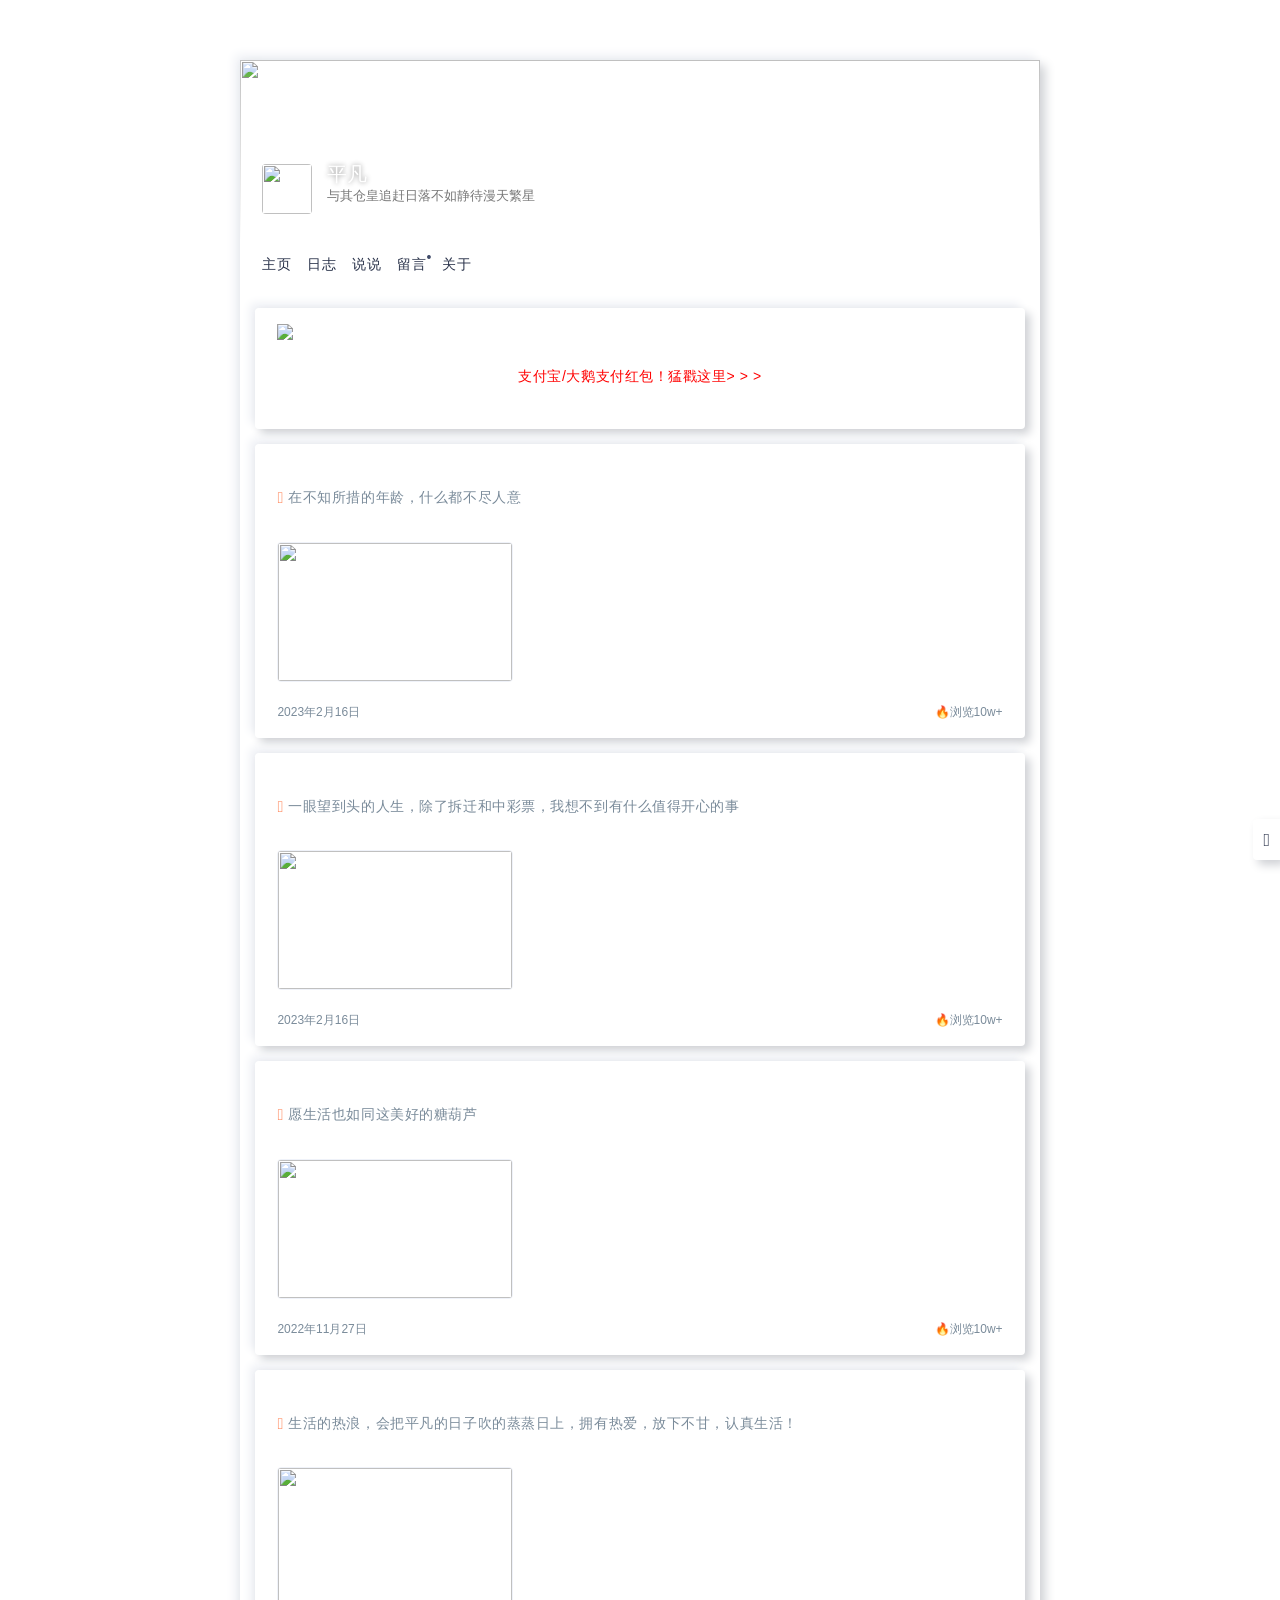
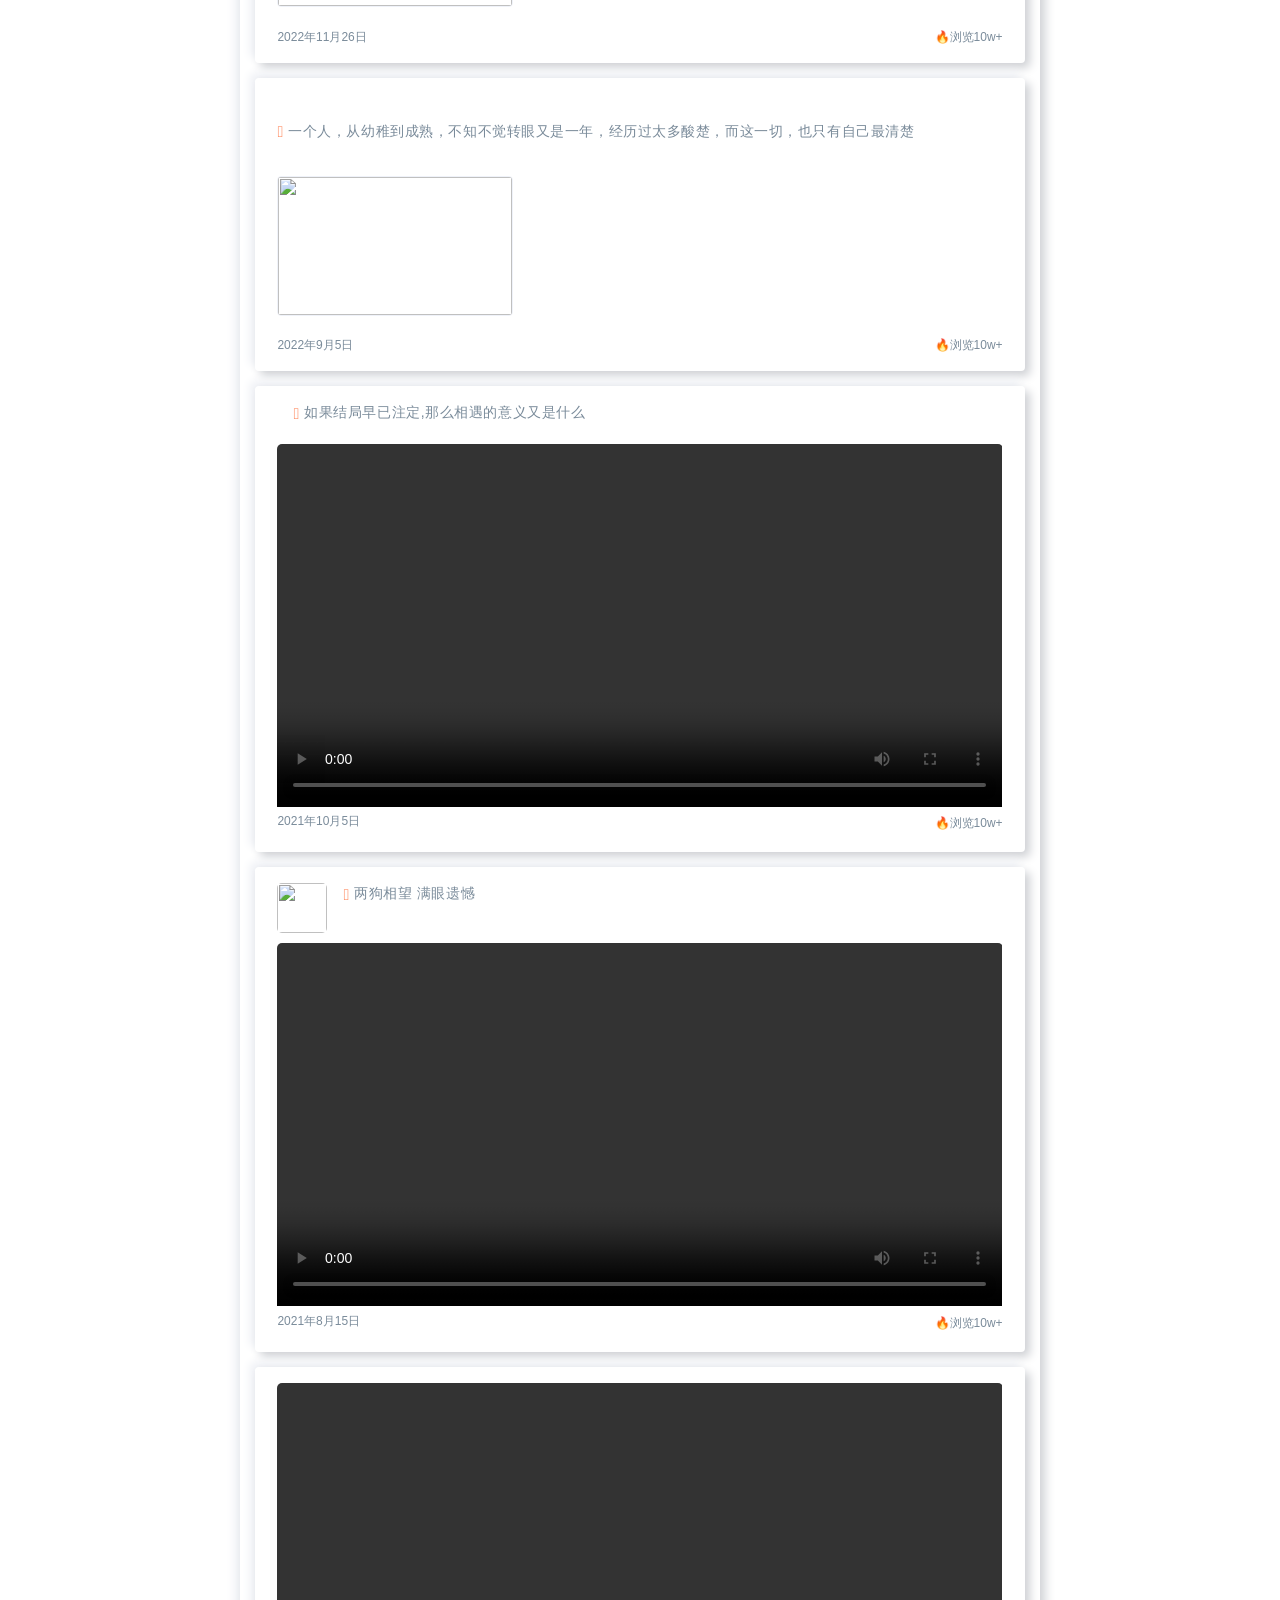
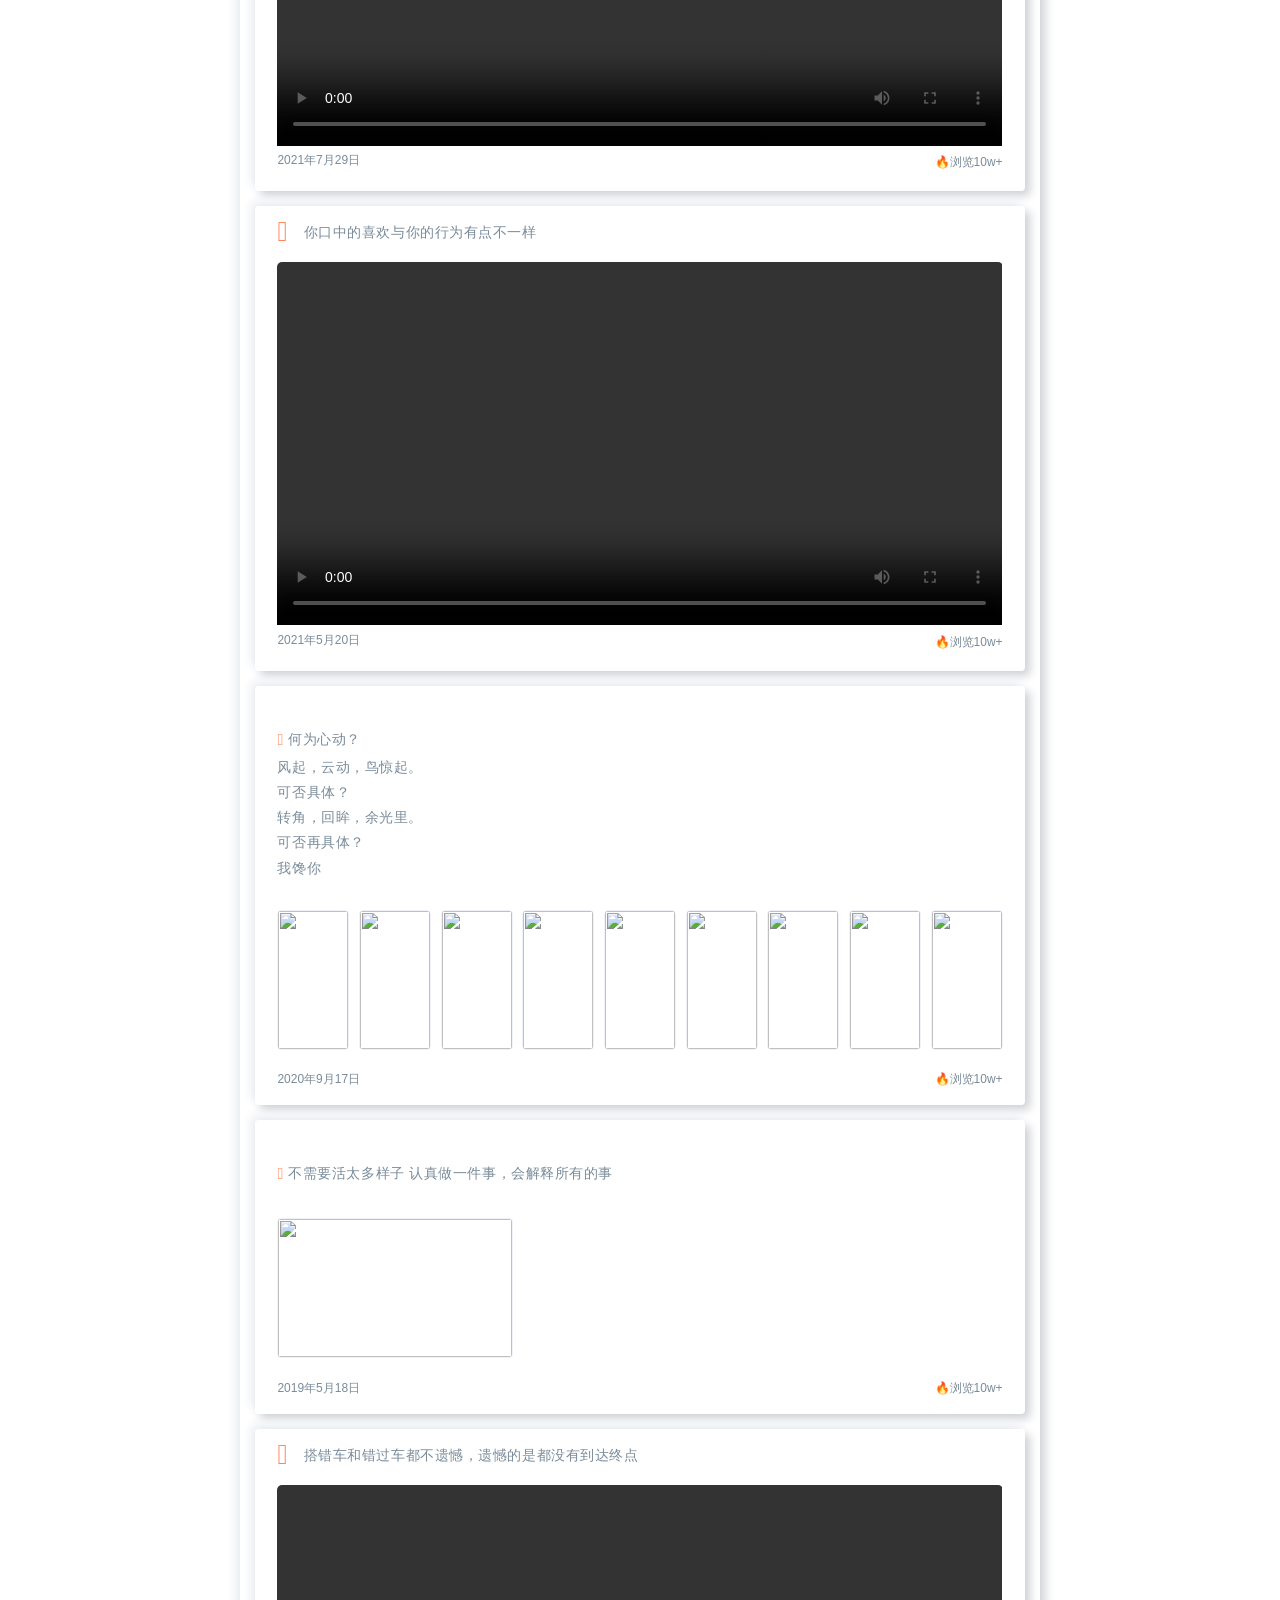
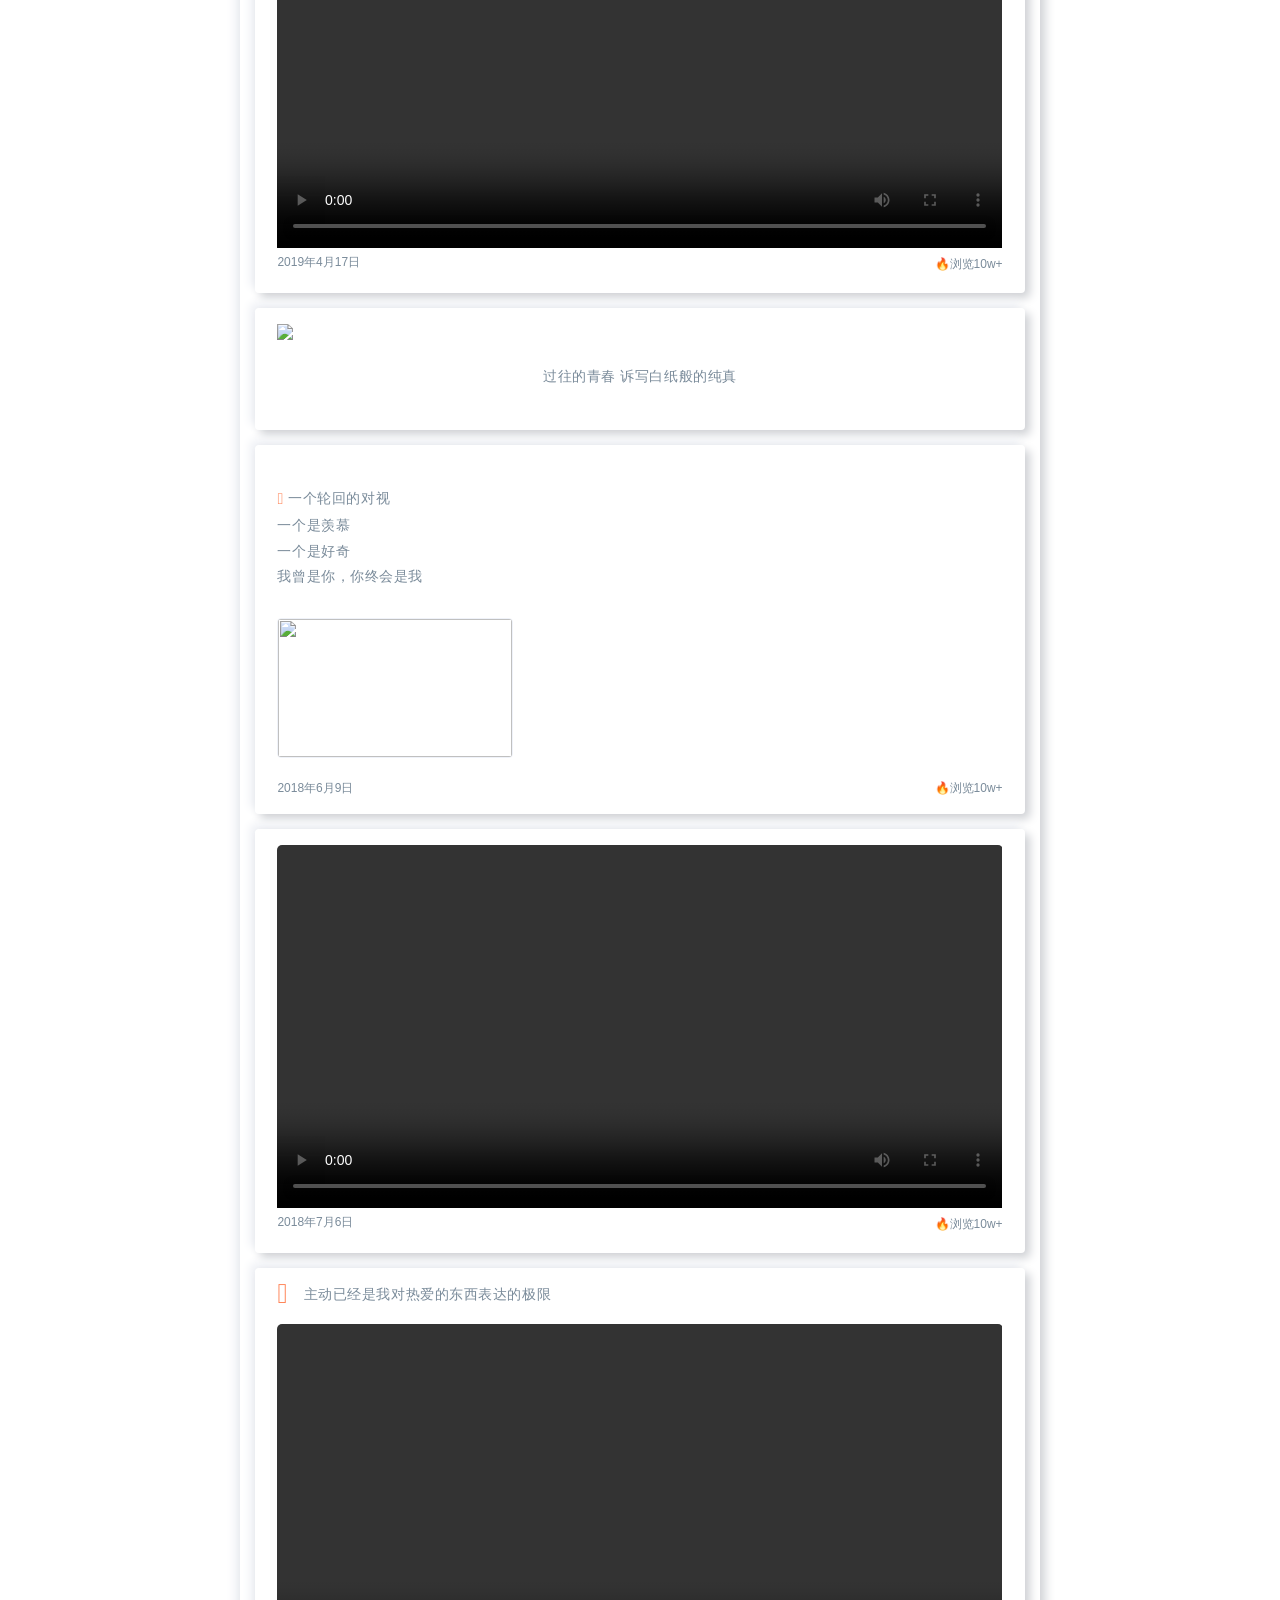
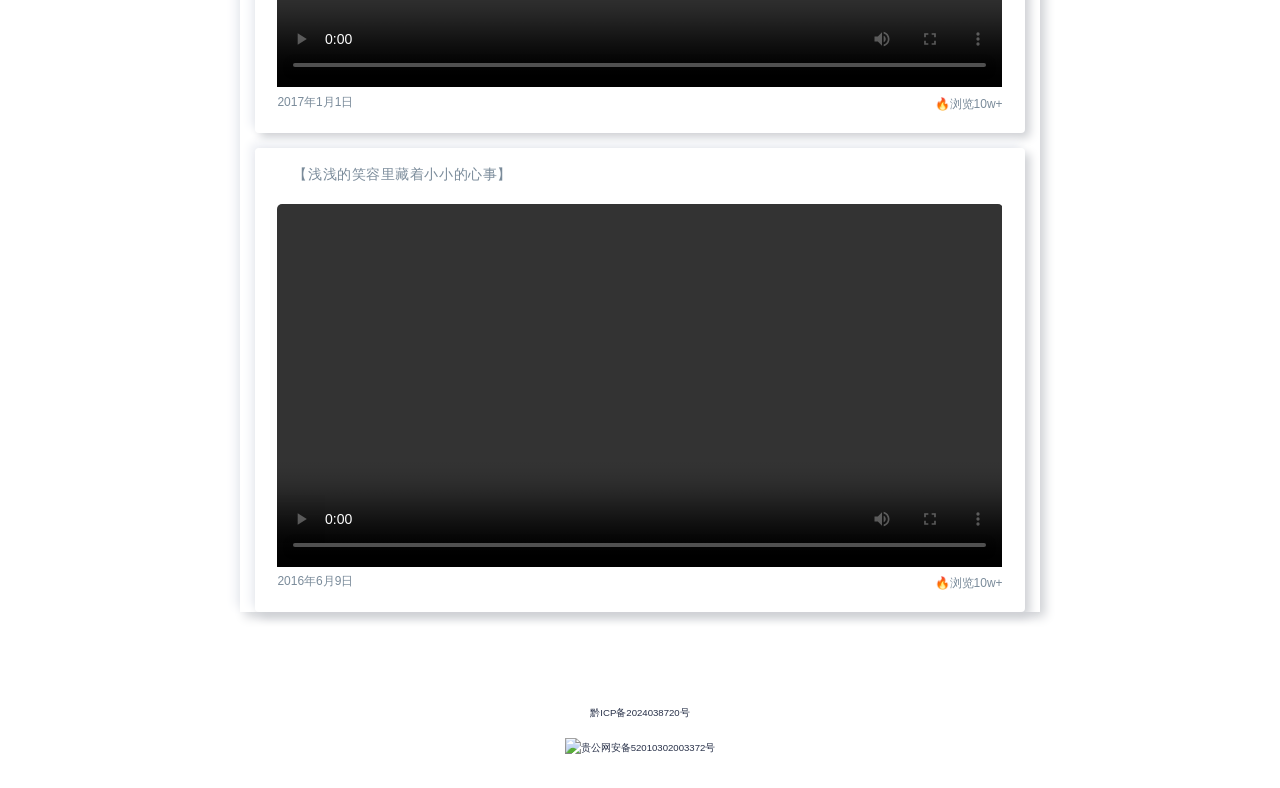
==== commit 1e3fe1e5: "Add files via upload" ====
--- a/index.html
+++ b/index.html
@@ -1,1235 +1,519 @@
-
-<!DOCTYPE html>
-<html lang="zh-CN">
-<head>
-    <meta charset="UTF-8">
-    
-    <title>55靓邮｜VIP靓号</title>
-    <meta name="keywords" content="55靓邮">
-    <meta name="description" content="55靓邮 | 专属邮箱,尊贵身份!"> 
-    <meta name="author" content="55靓邮"> 
-    <meta name="copyright" content="55靓邮">
-    <meta http-equiv="X-UA-Compatible" content="IE=edge,chrome=1"/>
-    <meta http-equiv="cache-control" content="no-cache">
-    <meta itemprop="name" content="55靓邮" />
-    <meta itemprop="image" content="./vipd5.webp" />
-    <meta name="description" itemprop="description" content="55靓邮 | 专属邮箱,尊贵身份!" />
-    <meta name="viewport" content="width=device-width, initial-scale=1.0, maximum-scale=1.0,minimum-scale=1.0, user-scalable=no minimal-ui">
-    <link rel="icon" href="vipd5.webp" type="image/x-icon"/>
-    <meta name="robots" content="index,follow">
-    <link rel="stylesheet" type="text/css" href="style.css">
-    <link rel="stylesheet" href="font.css">
-</head>
-
-
-<body>
-    
-    <!--网页主体框架-->
-    <div class="centent">
-        
+<!doctype html><!DOCTYPE html><html><head><meta charset="utf-8"><meta content="width=device-width,initial-scale=1,maximum-scale=1,user-scalable=0"name="viewport"><title>平凡日记 - 个人日记网站</title><meta name="keywords"content="日记,个人日记,写日记的网站,平凡日记网站,网络日记,网络日志,日记大全,心情日记,伤感日记,爱情日记,个人日记网站"><meta name="description"content="一个陌生人的日记网站，用来写日记做笔记，另外对自己生活动态的一些体悟，记录日常生活的点点滴滴。"><link rel="icon"href="https://q.qlogo.cn/g?b=qq&amp;nk=8885155&amp;s=100"><meta itemprop="image"content="https://q.qlogo.cn/g?b=qq&amp;nk=8885155&amp;s=100"><meta name="twitter:card"content="summary"><meta name="twitter:image"content="https://q.qlogo.cn/g?b=qq&amp;nk=8885155&amp;s=100"><link type="text/css"href="css/g_76.css"rel="stylesheet"><link rel="stylesheet"href="css/sx.css"><link rel="stylesheet"href="css/zy.css"><script type="text/javascript"src="js/zy.js"></script><script src="music/APlayer.min.js"></script><script>Config={Pjax:'true',dark:'true',darktime:'',lighttime:'',fadein:'close',}</script><style>:root{--cust_color:#555}.header_frame.p_avatar img{animation:light 8s ease-in-out infinite;transition:0.5s}@keyframes light{0%{box-shadow:0 0 4px#f00}25%{box-shadow:0 0 5px#0f0}50%{box-shadow:0 0 4px#00f}75%{box-shadow:0 0 5px#0f0}100%{box-shadow:0 0 4px#f00}}</style><!-----------------------------------------灯箱--------------------------------------------------------------><link rel="stylesheet"href="dx/css/style.css"><link rel="stylesheet"href="dx/dist/simpleLightbox.css"><!-------------------------------------------------------------------------------------------------------></head><body class="sc_body simu  cust_color "><div class="content match_shadow content_normal"><header id="header"class="match_bg match_color"><div class="posit"><div class="header_picture"><img src="https://download.caiyun.feixin.10086.cn/storageWeb/servlet/GetFileByURLServlet?root=/mnt/wfs217&fileid=LRc7b8cbe604888d14781fdbc5ec1512cd.jpg&ct=1&type=1&code=137ADF9D229B2B1A211A3470568E0DA29CD5A729B1D3C24FFDF62CCEDB3B1409&exp=329&account=MVIxMXBUS0FCRmJF&p=1&ui=1R11pTKABFbE&ci=1R11pTKABFbE30120231206180854ph3&userSiteId=usersite-s&cn=t0196fcd97fce72a4d6+...&oprChannel=10000000&dom=D957&ts=20231206180856"></div><div class="header_box"><div class="header_frame"><div class="p_avatar"><a href="#"><img src="https://q.qlogo.cn/g?b=qq&amp;nk=8885155&amp;s=100"></a></div><div class="suggest"><div class="webname webname_show"><a>平凡</a></div><div class="say">与其仓皇追赶日落不如静待漫天繁星</div></div></div></div></div><div class="meunbar"><nav class="meun_list"><ul class="meun_ul"><li class="meun_li"><a href="/">主页</a></li><li class="meun_li"><a href="log.html">日志</a></li></li><li class="meun_li"><a href="ss.html">说说</a></li><li class="meun_li level"><a href="javascript:;">留言</a></a><ul class="level_ul"><li class="level_li"><a href="#">QQ：8885155</a></li><li class="level_li"><a href="#">邮箱：8885155@qq.com</a></li></ul><li class="meun_li"><a href="about.html">关于</a></li></ul></nav></div></header><div id="pjax"><div class="content_top">
+
+  <!-------------------------------------------------------------文章---------------------------------------------------------------------------------->   
+
+        
+                       
+                         
+                </div>       
+            <div class="index_remark_foot">
+                <span></span>
+                <time></time>
+            </div>
+    </article>     
+        
+        
+
+        
+    <!--                                                      顶--------------------->
+    <article class="index_ajax index_list index_card match_bg match_color">
+           <a href="http://hzyo.cn/zfb"><img src="https://download.caiyun.feixin.10086.cn/storageWeb/servlet/GetFileByURLServlet?root=/mnt/wfs93&fileid=K7d1e251336cf721569708f8a8e63d631c.gif&ct=1&type=1&code=5FA782D4D997DCCA7ED098091FE2D5DC0925C9D5BE7BC6DDC29DA650470F4CC1&exp=330&account=MVIxMXBUS0FCRmJF&p=1&ui=1R11pTKABFbE&ci=1R11pTKABFbE29820240201010325kd0&userSiteId=usersite-s&cn=E2jSN6&oprChannel=10000000&dom=D960" width="50">    <div class="index_list_excerpt"><center><font color="ff0000">支付宝/大鹅支付红包！猛戳这里> > ></font></font></a></center></div>
+            <div class="index_list_foot">
+                <span></span><time></time>
+            </div>
+        </article>       
+
+       <!-----------------------------------------------------------------多图--------------------->
+
+  <article class="index_ajax index_list index_card match_bg match_color">
+        <h2 class="index_list_name"><a href="javascript:;">  </a></h2>
+             <div class="index_list_excerpt"> <i class="iconfont iconyinhao match_color_z"></i>  在不知所措的年龄，什么都不尽人意
+</div>
+       
+        <div class="index_list_album">
+            <div class="index_album_frame">
+                <div class="index_album_box">
+                    <div class="index_album_img">
+                        <a href="https://picabstract-preview-ftn.weiyun.com/ftn_pic_abs_v3/6884ba521f8e63dd53ad730039ef2b1779ae2d5d76de45acd8b46e0a8021ca896120587c2148a17c54abd4369e6aabd8?pictype=scale&from=30111&version=3.3.3.3&fname=1685791066042.jpeg&size=1024" class="lightbox" title=""><img class="lazy" src="https://picabstract-preview-ftn.weiyun.com/ftn_pic_abs_v3/6884ba521f8e63dd53ad730039ef2b1779ae2d5d76de45acd8b46e0a8021ca896120587c2148a17c54abd4369e6aabd8?pictype=scale&from=30111&version=3.3.3.3&fname=1685791066042.jpeg&size=1024"></a>
+                       
+                       
+                    </div>
+                </div>
+            </div>
+    
+        </div>
+        <div class="index_list_foot">
+            <span>2023年2月16日</span>            <time> 🔥浏览10w+ </time>
+        </div>
+    </article>
+ 
+
+
+       <!-----------------------------------------------------------------多图--------------------->
+
+  <article class="index_ajax index_list index_card match_bg match_color">
+        <h2 class="index_list_name"><a href="javascript:;">  </a></h2>
+             <div class="index_list_excerpt"> <i class="iconfont iconyinhao match_color_z"></i>  一眼望到头的人生，除了拆迁和中彩票，我想不到有什么值得开心的事
+</div>
+       
+        <div class="index_list_album">
+            <div class="index_album_frame">
+                <div class="index_album_box">
+                    <div class="index_album_img">
+                        <a href="https://picabstract-preview-ftn.weiyun.com/ftn_pic_abs_v3/49f87673262490ca8833b06d36ef2b31c011d84916e938ff156656aff6852d8e9dacb329d111d242fcc6d497f36042af?pictype=scale&from=30111&version=3.3.3.3&fname=1685784211432.jpeg&size=1024" class="lightbox" title=""><img class="lazy" src="https://picabstract-preview-ftn.weiyun.com/ftn_pic_abs_v3/49f87673262490ca8833b06d36ef2b31c011d84916e938ff156656aff6852d8e9dacb329d111d242fcc6d497f36042af?pictype=scale&from=30111&version=3.3.3.3&fname=1685784211432.jpeg&size=1024"></a>
+                       
+                       
+                    </div>
+                </div>
+            </div>
+    
+        </div>
+        <div class="index_list_foot">
+            <span>2023年2月16日</span>            <time> 🔥浏览10w+ </time>
+        </div>
+    </article>
+ 
+       <!-----------------------------------------------------------------多图--------------------->
+
+  <article class="index_ajax index_list index_card match_bg match_color">
+        <h2 class="index_list_name"><a href="javascript:;">  </a></h2>
+             <div class="index_list_excerpt"> <i class="iconfont iconyinhao match_color_z"></i> 愿生活也如同这美好的糖葫芦
+</div>
+       
+        <div class="index_list_album">
+            <div class="index_album_frame">
+                <div class="index_album_box">
+                    <div class="index_album_img">
+                        <a href="https://picabstract-preview-ftn.weiyun.com/ftn_pic_abs_v3/8bce7483acb1c5dc85aee69761344792aeda53f04c69fc7995a89c05f72701f56dd31b5ee3404bfe42bf857dc91ef2e3?pictype=scale&from=30111&version=3.3.3.3&fname=1685784063754.jpeg&size=1024" class="lightbox" title=""><img class="lazy" src="https://picabstract-preview-ftn.weiyun.com/ftn_pic_abs_v3/8bce7483acb1c5dc85aee69761344792aeda53f04c69fc7995a89c05f72701f56dd31b5ee3404bfe42bf857dc91ef2e3?pictype=scale&from=30111&version=3.3.3.3&fname=1685784063754.jpeg&size=1024"></a>
+                       
+                       
+                    </div>
+                </div>
+            </div>
+    
+        </div>
+        <div class="index_list_foot">
+            <span>2022年11月27日</span>            <time> 🔥浏览10w+ </time>
+        </div>
+    </article>
+ 
+
+       <!-----------------------------------------------------------------多图--------------------->
+
+  <article class="index_ajax index_list index_card match_bg match_color">
+        <h2 class="index_list_name"><a href="javascript:;">  </a></h2>
+             <div class="index_list_excerpt"> <i class="iconfont iconyinhao match_color_z"></i>  生活的热浪，会把平凡的日子吹的蒸蒸日上，拥有热爱，放下不甘，认真生活！
+</div>
+       
+        <div class="index_list_album">
+            <div class="index_album_frame">
+                <div class="index_album_box">
+                    <div class="index_album_img">
+                        <a href="https://picabstract-preview-ftn.weiyun.com/ftn_pic_abs_v3/4f736ec5a642a3b66852fdcf1f8ba62486ab6db586a496cfd59eab129ff9c817333b874232c7ec1b26cfeafc32a2ebd2?pictype=scale&from=30111&version=3.3.3.3&fname=1685783615718.jpeg&size=1024" class="lightbox" title=""><img class="lazy" src="https://picabstract-preview-ftn.weiyun.com/ftn_pic_abs_v3/4f736ec5a642a3b66852fdcf1f8ba62486ab6db586a496cfd59eab129ff9c817333b874232c7ec1b26cfeafc32a2ebd2?pictype=scale&from=30111&version=3.3.3.3&fname=1685783615718.jpeg&size=1024"></a>
+                       
+                       
+                    </div>
+                </div>
+            </div>
+    
+        </div>
+        <div class="index_list_foot">
+            <span>2022年11月26日</span>            <time> 🔥浏览10w+ </time>
+        </div>
+    </article>
+ 
+
+       <!-----------------------------------------------------------------多图--------------------->
+
+  <article class="index_ajax index_list index_card match_bg match_color">
+        <h2 class="index_list_name"><a href="javascript:;">  </a></h2>
+             <div class="index_list_excerpt"> <i class="iconfont iconyinhao match_color_z"></i>  一个人，从幼稚到成熟，不知不觉转眼又是一年，经历过太多酸楚，而这一切，也只有自己最清楚
+</div>
+       
+        <div class="index_list_album">
+            <div class="index_album_frame">
+                <div class="index_album_box">
+                    <div class="index_album_img">
+                        <a href="https://picabstract-preview-ftn.weiyun.com/ftn_pic_abs_v3/2cb6025ce9a25927afbbf09aadb5032cd2b0e7ce9238ecc2d320aa32298f7a8dbeb0675b9e5d7f4d24adb0c5185a5c0a?pictype=scale&from=30113&version=3.3.3.3&fname=1687133121737.jpeg&size=750" class="lightbox" title=""><img class="lazy" src="https://picabstract-preview-ftn.weiyun.com/ftn_pic_abs_v3/2cb6025ce9a25927afbbf09aadb5032cd2b0e7ce9238ecc2d320aa32298f7a8dbeb0675b9e5d7f4d24adb0c5185a5c0a?pictype=scale&from=30113&version=3.3.3.3&fname=1687133121737.jpeg&size=750"></a>
+                       
+                       
+                    </div>
+                </div>
+            </div>
+    
+        </div>
+        <div class="index_list_foot">
+            <span>2022年9月5日</span>            <time> 🔥浏览10w+ </time>
+        </div>
+    </article>
+ 
+            
+        <!-----------------------------------------------------------------------视频--------------------->
+<article class="index_ajax index_list index_card match_bg match_color">
+        <a href="javascript:;">
+            <div class="index_list_remark">
+                <div class="index_list_word">
+                    
+                  
+                
+                 
+                   </div>     <div class="index_remark_excerpt">
+                    <h3><i class="iconfont iconyinhao match_color_z"></i> 如果结局早已注定,那么相遇的意义又是什么</h3><br>
+                     <div class="index_remark_foot">
+                     </div>
+                </div>
+            </div>
+            </a><div class="index_list_img"><a href="javascript:;">
+                    </a>
+                <video src="http://p1kko1gqy.bkt.clouddn.com/qiniu/5852928/1632813826537/32363864326231312d346530662d343934652d393433642d6330393561356537666531382e6d7034" controls="controls" width="100%" height="100%"></video>
+        
+
+        
+        
+        </div>       
+            <div class="index_remark_foot">
+                <span>2021年10月5日</span>
+                <time>🔥浏览10w+</time>
+            </div>
+    </article>
+        
+    <!--                                                                         视频--------------------->
+       <article class="index_ajax index_list index_card match_bg match_color">
+        <a href="javascript:;">
+            <div class="index_list_remark">
+                <div class="index_list_word">
+                    
+                   <div class="index_remark_avatar">
+                    <img src="https://q.qlogo.cn/g?b=qq&amp;nk=8885155&amp;s=100">
+                </div>
+                 
+                  </div>     <div class="index_remark_excerpt">
+                   <i class="iconfont iconyinhao match_color_z"></i> 两狗相望  满眼遗憾
+                     <div class="index_remark_foot">
+                     </div>
+                </div>
+            </div>
+            </a><div class="index_list_img"><a href="javascript:;">
+                    </a>
+                <video src="http://tbvideo.ixiaochuan.cn/zyvqwz/0d/9a/fccb-c9f7-11eb-b506-00163e143aa6" controls="controls" width="100%" height="100%"></video>
+
+
+                </div>       
+            <div class="index_remark_foot">
+                <span>2021年8月15日</span>
+                <time>🔥浏览10w+</time>
+            </div>
+    </article>     
+        
+        
+        
+        
+        
+        
+        
+        
+        <!--------------------------------------------------------------全距视频--------------------->
+<article class="index_ajax index_list index_card match_bg match_color">
+<a href="javascript:;"><div class="index_list_img">
+                  
+               <video src="http://p1kko1gqy.bkt.clouddn.com/qiniu/13906615/1613701737650/33616264333465616338353535303135623863666262386465656163393961312e6d7034" controls="controls" width="100%" height="100%"></video>    </div>
+            <div class="index_remark_foot">
+                <span>2021年7月29日</span>
+                <time>🔥浏览10w+</time>
+           
+    </article>    
+        
+    <!--                                                                     视频--------------------->
+       <article class="index_ajax index_list index_card match_bg match_color">
+        <a href="javascript:;">
+            <div class="index_list_remark">
+                <div class="index_list_word">
+                    
+                   
+                 
+                <i class="iconfont iconyinhao match_color_z"></i>   </div>     <div class="index_remark_excerpt">
+                    <h3>你口中的喜欢与你的行为有点不一样</h3><br>
+                     <div class="index_remark_foot">
+                     </div>
+                </div>
+            </div>
+            </a><div class="index_list_img"><a href="javascript:;">
+                    </a>
+                <video src="http://p1kko1gqy.bkt.clouddn.com/qiniu/13906615/1615243390478/33363731653762666230323366363830353131643034343931326666303864352e6d7034" controls="controls" width="100%" height="100%"></video>
+
+
+                </div>       
+            <div class="index_remark_foot">
+                <span>2021年5月20日</span>
+                <time>🔥浏览10w+</time>
+            </div>
+    </article>     
+        
+        
+        
+     
+        
+        <!-----------------------------------------------------------------多图--------------------->
+
+  <article class="index_ajax index_list index_card match_bg match_color">
+        <h2 class="index_list_name"><a href="javascript:;">  </a></h2>
+             <div class="index_list_excerpt"> <i class="iconfont iconyinhao match_color_z"></i>  何为心动？<br>风起，云动，鸟惊起。<br>可否具体？<br>转角，回眸，余光里。<br>可否再具体？<br>我馋你
+</div>
+       
+        <div class="index_list_album">
+            <div class="index_album_frame">
+                <div class="index_album_box">
+                    <div class="index_album_img">
+                        <a href="https://picabstract-preview-ftn.weiyun.com/ftn_pic_abs_v3/2c063e54409559d8f3d7312e771facf1831c6be456e9220e134fc794cc628c160c2b04752d765612d3f49d771600fab1?pictype=scale&from=30113&version=3.3.3.3&fname=IMG_20230814_181432_987.jpg&size=750" class="lightbox" title=""><img class="lazy" src="https://picabstract-preview-ftn.weiyun.com/ftn_pic_abs_v3/2c063e54409559d8f3d7312e771facf1831c6be456e9220e134fc794cc628c160c2b04752d765612d3f49d771600fab1?pictype=scale&from=30113&version=3.3.3.3&fname=IMG_20230814_181432_987.jpg&size=750"></a>
+                       
+                    </div>
+                </div>
+            </div>
+
+
+          <div class="index_album_frame">
+                <div class="index_album_box">
+                    <div class="index_album_img">
+                        <a href="https://picabstract-preview-ftn.weiyun.com/ftn_pic_abs_v3/9d44a5d1f2ff6dbdec4e66d564ddd71f9659855fab4a7413eeb241ed9ebe110b5c9d85a026144f4a0386498872fe4dc9?pictype=scale&from=30113&version=3.3.3.3&fname=IMG_20230814_181436_049.jpg&size=750" class="lightbox" title=""><img class="lazy" src="https://picabstract-preview-ftn.weiyun.com/ftn_pic_abs_v3/9d44a5d1f2ff6dbdec4e66d564ddd71f9659855fab4a7413eeb241ed9ebe110b5c9d85a026144f4a0386498872fe4dc9?pictype=scale&from=30113&version=3.3.3.3&fname=IMG_20230814_181436_049.jpg&size=750"></a>
+                       
+                    </div>
+                </div>
+            </div>
+
+
+            
+          <div class="index_album_frame">
+                <div class="index_album_box">
+                    <div class="index_album_img">
+                      <a href="https://picabstract-preview-ftn.weiyun.com/ftn_pic_abs_v3/dc72df318c43b2ea885c134b3cec51eee5460ecfacd6c15f3d4deb442f1020976dd9b3ae77fde966af4de212cdf0d255?pictype=scale&from=30113&version=3.3.3.3&fname=IMG_20230814_181506_611.jpg&size=750" class="lightbox" title=""><img class="lazy" src="https://picabstract-preview-ftn.weiyun.com/ftn_pic_abs_v3/dc72df318c43b2ea885c134b3cec51eee5460ecfacd6c15f3d4deb442f1020976dd9b3ae77fde966af4de212cdf0d255?pictype=scale&from=30113&version=3.3.3.3&fname=IMG_20230814_181506_611.jpg&size=750"></a>
+                       
+                    </div>
+                </div>
+            </div>
+      
+ <div class="index_album_frame">
+                <div class="index_album_box">
+                    <div class="index_album_img">
+                        <a href="https://picabstract-preview-ftn.weiyun.com/ftn_pic_abs_v3/85edf9be1aa852dec3f1d012797ae9e971f186f6bcb0daa81b2786557e1bd3fe3d07f36332f6e0bb1b1574962b2796d3?pictype=scale&from=30113&version=3.3.3.3&fname=IMG_20230814_181439_404.jpg&size=750" class="lightbox" title=""><img class="lazy" src="https://picabstract-preview-ftn.weiyun.com/ftn_pic_abs_v3/85edf9be1aa852dec3f1d012797ae9e971f186f6bcb0daa81b2786557e1bd3fe3d07f36332f6e0bb1b1574962b2796d3?pictype=scale&from=30113&version=3.3.3.3&fname=IMG_20230814_181439_404.jpg&size=750"></a>
+                       
+                    </div>
+                </div>
+            </div>
+
+
+          <div class="index_album_frame">
+                <div class="index_album_box">
+                    <div class="index_album_img">
+                        <a href="https://picabstract-preview-ftn.weiyun.com/ftn_pic_abs_v3/7480f098d48c010cc71fb60c4c3fd2740d5ce65e63928e1f7d7ab54f787593fa7466532856dc4021703bc84d348b4a5b?pictype=scale&from=30113&version=3.3.3.3&fname=IMG_20230814_181505_845.jpg&size=750" class="lightbox" title=""><img class="lazy" src="https://picabstract-preview-ftn.weiyun.com/ftn_pic_abs_v3/7480f098d48c010cc71fb60c4c3fd2740d5ce65e63928e1f7d7ab54f787593fa7466532856dc4021703bc84d348b4a5b?pictype=scale&from=30113&version=3.3.3.3&fname=IMG_20230814_181505_845.jpg&size=750"></a>
+                       
+                    </div>
+                </div>
+            </div>
+
+
+            
+          <div class="index_album_frame">
+                <div class="index_album_box">
+                    <div class="index_album_img">
+                      <a href="https://picabstract-preview-ftn.weiyun.com/ftn_pic_abs_v3/db5116560b842d0ebeb329f08df09a3524fe308786de21fef7d66ce5bbb9aa7fc9d483ac3696a2318edb680f503d8091?pictype=scale&from=30113&version=3.3.3.3&fname=IMG_20230814_181442_431.jpg&size=750" class="lightbox" title=""><img class="lazy" src="https://picabstract-preview-ftn.weiyun.com/ftn_pic_abs_v3/db5116560b842d0ebeb329f08df09a3524fe308786de21fef7d66ce5bbb9aa7fc9d483ac3696a2318edb680f503d8091?pictype=scale&from=30113&version=3.3.3.3&fname=IMG_20230814_181442_431.jpg&size=750"></a>
+                       
+                    </div>
+                </div>
+            </div>
+    
+                
+                <div class="index_album_frame">
+                <div class="index_album_box">
+                    <div class="index_album_img">
+                        <a href="https://picabstract-preview-ftn.weiyun.com/ftn_pic_abs_v3/eaac5c34cadf6febadd60f4b31cc2fa20a2a0453dc365bd4acf642681b26111025b675e4aeec040c6820b52c33428df8?pictype=scale&from=30113&version=3.3.3.3&fname=IMG_20230814_181447_030.jpg&size=750" class="lightbox" title=""><img class="lazy" src="https://picabstract-preview-ftn.weiyun.com/ftn_pic_abs_v3/eaac5c34cadf6febadd60f4b31cc2fa20a2a0453dc365bd4acf642681b26111025b675e4aeec040c6820b52c33428df8?pictype=scale&from=30113&version=3.3.3.3&fname=IMG_20230814_181447_030.jpg&size=750"></a>
+                       
+                    </div>
+                </div>
+            </div>
+
+
+          <div class="index_album_frame">
+                <div class="index_album_box">
+                    <div class="index_album_img">
+                        <a href="https://picabstract-preview-ftn.weiyun.com/ftn_pic_abs_v3/b5fcd6f1e19c69fb3b8fe7238879931974496111784cb7df9c54b5b96b7532bcfd1904539d214cd4909828e73711b000?pictype=scale&from=30113&version=3.3.3.3&fname=IMG_20230814_181506_324.jpg&size=750" class="lightbox" title=""><img class="lazy" src="https://picabstract-preview-ftn.weiyun.com/ftn_pic_abs_v3/b5fcd6f1e19c69fb3b8fe7238879931974496111784cb7df9c54b5b96b7532bcfd1904539d214cd4909828e73711b000?pictype=scale&from=30113&version=3.3.3.3&fname=IMG_20230814_181506_324.jpg&size=750"></a>
+                       
+                    </div>
+                </div>
+            </div>
+
+
+            
+          <div class="index_album_frame">
+                <div class="index_album_box">
+                    <div class="index_album_img">
+                      <a href="https://picabstract-preview-ftn.weiyun.com/ftn_pic_abs_v3/65c5183141607fb27fe278dd36211d2844b318013293cd2e11807a24891d7a9e24881d534d33ce0586898d0088ac362b?pictype=scale&from=30113&version=3.3.3.3&fname=IMG_20230814_175943_347.jpg&size=750" class="lightbox" title=""><img class="lazy" src="https://picabstract-preview-ftn.weiyun.com/ftn_pic_abs_v3/65c5183141607fb27fe278dd36211d2844b318013293cd2e11807a24891d7a9e24881d534d33ce0586898d0088ac362b?pictype=scale&from=30113&version=3.3.3.3&fname=IMG_20230814_175943_347.jpg&size=750"></a>
+                       
+                    </div>
+                </div>
+            </div>
+    
+        </div>
+        <div class="index_list_foot">
+            <span>2020年9月17日</span>            <time> 🔥浏览10w+ </time>
+        </div>
+    </article>
    
-
-        <!--顶部二列导图-->
-        <div class="two">
-            <img src="55u.webp" alt="55靓邮 您的专属邮" class="two-img">
-        </div>
-
- 
-
-
-        <!--珍稀靓号推荐标题图-->
-        <div class="jane">
-            <div class="jane-tui">
-                <b>珍稀靓号推荐</b>
-            </div>
-        </div>
-        <!--珍稀靓号推荐版块-->
-        <div class="liang">
-            <div class="liang-zhu">
-                <!--第一块-->
-                
-                <div class="liang-zhu-lie">
-                    <div class="liang-zhu-lie-k">
-                        <div class="liang-zhu-lie-k-bt"><b>6@55.Al</b>
-                        </div>
-                        <div class="liang-zhu-lie-k-js">
-                            <span>生活事业一路顺</span>
-                        </div>
-                         <!--分割线-->
-
-
-    <div class="liang-zhu-lie-k-fgx">
-                            <div class="liang-zhu-lie-k-fgx1"></div>
-                            <div class="liang-zhu-lie-k-fgx0"></div>
-                            <div class="liang-zhu-lie-k-fgx1"></div>
-                        </div>
-                        <div class="liang-zhu-lie-k-money">
-                            <span class="liang-zhu-lie-k-money-b">¥</span>
-                            <span class="liang-zhu-lie-k-money-je">88</span>
-                            <span class="liang-zhu-lie-k-money-q">/年</span>
-                            <span class="liang-zhu-lie-k-money-je">1888</span>
-                            <span class="liang-zhu-lie-k-money-q">/永久</span>
-                        </div>
-                        <div class="liang-zhu-lie-k-lx">服务费</div>
-                        <div class="liang-zhu-lie-k-an">
-                  <a class="liang-zhu-lie-k-an-ann" onclick="showImage(); return false;">  
-        <div class="liang-zhu-lie-k-an-ann">  
-                                <b>立即抢购</b></div></a>
-                        </div>
-                    </div>
-                </div>
-                <div class="liang-zhu-lie">
-                    <div class="liang-zhu-lie-k">
-                        <div class="liang-zhu-lie-k-bt"><b>7@55.Al</b>
-                        </div>
-                        <div class="liang-zhu-lie-k-js">
-                            <span>领导一号 独一无二</span>
-                        </div>
-                        <!--分割线-->
-
-
-    <div class="liang-zhu-lie-k-fgx">
-                            <div class="liang-zhu-lie-k-fgx1"></div>
-                            <div class="liang-zhu-lie-k-fgx0"></div>
-                            <div class="liang-zhu-lie-k-fgx1"></div>
-                        </div>
-                        <div class="liang-zhu-lie-k-money">
-                            <span class="liang-zhu-lie-k-money-b">¥</span>
-                            <span class="liang-zhu-lie-k-money-je">88</span>
-                            <span class="liang-zhu-lie-k-money-q">/年</span>
-                            <span class="liang-zhu-lie-k-money-je">1688</span>
-                            <span class="liang-zhu-lie-k-money-q">/永久</span>
-                        </div>
-                        <div class="liang-zhu-lie-k-lx">服务费</div>
-                        <div class="liang-zhu-lie-k-an">
-                  <a class="liang-zhu-lie-k-an-ann" onclick="showImage(); return false;">  
-        <div class="liang-zhu-lie-k-an-ann">  
-                                <b>立即抢购</b></div></a>
-                        </div>
-                    </div>
-                </div>
-                <div class="liang-zhu-lie">
-                    <div class="liang-zhu-lie-k">
-                        <div class="liang-zhu-lie-k-bt"><b>8@55.Al</b>
-                        </div>
-                        <div class="liang-zhu-lie-k-js">
-                            <span>生活事业一路發</span>
-                        </div>
-                         <!--分割线-->
-
-
-    <div class="liang-zhu-lie-k-fgx">
-                            <div class="liang-zhu-lie-k-fgx1"></div>
-                            <div class="liang-zhu-lie-k-fgx0"></div>
-                            <div class="liang-zhu-lie-k-fgx1"></div>
-                        </div>
-                        <div class="liang-zhu-lie-k-money">
-                            <span class="liang-zhu-lie-k-money-b">¥</span>
-                            <span class="liang-zhu-lie-k-money-je">88</span>
-                            <span class="liang-zhu-lie-k-money-q">/年</span>
-                            <span class="liang-zhu-lie-k-money-je">1888</span>
-                            <span class="liang-zhu-lie-k-money-q">/永久</span>
-                        </div>
-                        <div class="liang-zhu-lie-k-lx">服务费</div>
-                        <div class="liang-zhu-lie-k-an">
-                  <a class="liang-zhu-lie-k-an-ann" onclick="showImage(); return false;">  
-        <div class="liang-zhu-lie-k-an-ann">  
-                                <b>立即抢购</b></div></a>
-                        </div>
-                    </div>
-                </div>
-                <div class="liang-zhu-lie">
-                    <div class="liang-zhu-lie-k">
-                        <div class="liang-zhu-lie-k-bt"><b>9@55.Al</b>
-                        </div>
-                        <div class="liang-zhu-lie-k-js">
-                            <span>幸福长长久久</span>
-                        </div>
-                        <!--分割线-->
-
-
-    <div class="liang-zhu-lie-k-fgx">
-                            <div class="liang-zhu-lie-k-fgx1"></div>
-                            <div class="liang-zhu-lie-k-fgx0"></div>
-                            <div class="liang-zhu-lie-k-fgx1"></div>
-                        </div>
-                        <div class="liang-zhu-lie-k-money">
-                            <span class="liang-zhu-lie-k-money-b">¥</span>
-                            <span class="liang-zhu-lie-k-money-je">78</span>
-                            <span class="liang-zhu-lie-k-money-q">/年</span>
-                            <span class="liang-zhu-lie-k-money-je">1788</span>
-                            <span class="liang-zhu-lie-k-money-q">/永久</span>
-                        </div>
-                        <div class="liang-zhu-lie-k-lx">服务费</div>
-                        <div class="liang-zhu-lie-k-an">
-                  <a class="liang-zhu-lie-k-an-ann" onclick="showImage(); return false;">  
-        <div class="liang-zhu-lie-k-an-ann">  
-                                <b>立即抢购</b></div></a>
-                        </div>
-                    </div>
-                </div>
-                <div class="liang-zhu-lie">
-                    <div class="liang-zhu-lie-k">
-                        <div class="liang-zhu-lie-k-bt"><b>520@55.Al</b>
-                        </div>
-                        <div class="liang-zhu-lie-k-js">
-                            <span>同时拥有爱情和顺利</span>
-                        </div>
-                        <!--分割线-->
-
-
-    <div class="liang-zhu-lie-k-fgx">
-                            <div class="liang-zhu-lie-k-fgx1"></div>
-                            <div class="liang-zhu-lie-k-fgx0"></div>
-                            <div class="liang-zhu-lie-k-fgx1"></div>
-                        </div>
-                        <div class="liang-zhu-lie-k-money">
-                            <span class="liang-zhu-lie-k-money-b">¥</span>
-                            <span class="liang-zhu-lie-k-money-je">68</span>
-                            <span class="liang-zhu-lie-k-money-q">/年</span>
-                            <span class="liang-zhu-lie-k-money-je">1688</span>
-                            <span class="liang-zhu-lie-k-money-q">/永久</span>
-                        </div>
-                        <div class="liang-zhu-lie-k-lx">服务费</div>
-                        <div class="liang-zhu-lie-k-an">
-                  <a class="liang-zhu-lie-k-an-ann" onclick="showImage(); return false;">  
-        <div class="liang-zhu-lie-k-an-ann">  
-                                <b>立即抢购</b></div></a>
-                        </div>
-                    </div>
-                </div>
-                <div class="liang-zhu-lie">
-                    <div class="liang-zhu-lie-k">
-                        <div class="liang-zhu-lie-k-bt"><b>88@55.Al</b>
-                        </div>
-                        <div class="liang-zhu-lie-k-js">
-                            <span>好运无限循环</span>
-                        </div>
-                        <!--分割线-->
-
-
-    <div class="liang-zhu-lie-k-fgx">
-                            <div class="liang-zhu-lie-k-fgx1"></div>
-                            <div class="liang-zhu-lie-k-fgx0"></div>
-                            <div class="liang-zhu-lie-k-fgx1"></div>
-                        </div>
-                        <div class="liang-zhu-lie-k-money">
-                            <span class="liang-zhu-lie-k-money-b">¥</span>
-                            <span class="liang-zhu-lie-k-money-je">68</span>
-                            <span class="liang-zhu-lie-k-money-q">/年</span>
-                            <span class="liang-zhu-lie-k-money-je">1688</span>
-                            <span class="liang-zhu-lie-k-money-q">/永久</span>
-                        </div>
-                        <div class="liang-zhu-lie-k-lx">服务费</div>
-                        <div class="liang-zhu-lie-k-an">
-                  <a class="liang-zhu-lie-k-an-ann" onclick="showImage(); return false;">  
-        <div class="liang-zhu-lie-k-an-ann">  
-                                <b>立即抢购</b></div></a>
-                        </div>
-                    </div>
-                </div>
-                <div class="liang-zhu-lie">
-                    <div class="liang-zhu-lie-k">
-                        <div class="liang-zhu-lie-k-bt"><b>99@55.Al</b>
-                        </div>
-                        <div class="liang-zhu-lie-k-js">
-                            <span>幸福长长久久</span>
-                        </div>
-
-
-
-                        <!--分割线-->
-                        <div class="liang-zhu-lie-k-fgx">
-                            <div class="liang-zhu-lie-k-fgx1"></div>
-                            <div class="liang-zhu-lie-k-fgx0"></div>
-                            <div class="liang-zhu-lie-k-fgx1"></div>
-                        </div>
-                        <div class="liang-zhu-lie-k-money">
-                            <span class="liang-zhu-lie-k-money-b">¥</span>
-                            <span class="liang-zhu-lie-k-money-je">68</span>
-                            <span class="liang-zhu-lie-k-money-q">/年</span>
-                            <span class="liang-zhu-lie-k-money-je">1688</span>
-                            <span class="liang-zhu-lie-k-money-q">/永久</span>
-                        </div>
-                        <div class="liang-zhu-lie-k-lx">服务费</div>
-                        <div class="liang-zhu-lie-k-an">
-                                              <a class="liang-zhu-lie-k-an-ann" onclick="showImage(); return false;">  
-        <div class="liang-zhu-lie-k-an-ann"> 
-                                <b>立即抢购</b></div></a>
-                        </div>
-                    </div>
-                </div>
-                <div class="liang-zhu-lie">
-                    <div class="liang-zhu-lie-k">
-                        <div class="liang-zhu-lie-k-bt"><b>666@55.Al</b>
-                        </div>
-                        <div class="liang-zhu-lie-k-js">
-                            <span>生活六六大顺</span>
-                        </div>
-                        <!--分割线-->
-
-
-
-                        <div class="liang-zhu-lie-k-fgx">
-                            <div class="liang-zhu-lie-k-fgx1"></div>
-                            <div class="liang-zhu-lie-k-fgx0"></div>
-                            <div class="liang-zhu-lie-k-fgx1"></div>
-                        </div>
-                        <div class="liang-zhu-lie-k-money">
-                            <span class="liang-zhu-lie-k-money-b">¥</span>
-                            <span class="liang-zhu-lie-k-money-je">88</span>
-                            <span class="liang-zhu-lie-k-money-q">/年</span>
-                            <span class="liang-zhu-lie-k-money-je">1888</span>
-                            <span class="liang-zhu-lie-k-money-q">/永久</span>
-                        </div>
-                        <div class="liang-zhu-lie-k-lx">服务费</div>
-                        <div class="liang-zhu-lie-k-an">
-                  <a class="liang-zhu-lie-k-an-ann" onclick="showImage(); return false;">  
-        <div class="liang-zhu-lie-k-an-ann"> 
-                                <b>立即抢购</b></div></a>
-                        </div>
-                    </div>
-                </div>
-                <div class="liang-zhu-lie">
-                    <div class="liang-zhu-lie-k">
-                        <div class="liang-zhu-lie-k-bt"><b>6666@55.Al</b>
-                        </div>
-                        <div class="liang-zhu-lie-k-js">
-                            <span>六六大顺,一个账号双重美意</span>
-                        </div>
-                        <!--分割线-->
-
-
-
-                        <div class="liang-zhu-lie-k-fgx">
-                            <div class="liang-zhu-lie-k-fgx1"></div>
-                            <div class="liang-zhu-lie-k-fgx0"></div>
-                            <div class="liang-zhu-lie-k-fgx1"></div>
-                        </div>
-                        <div class="liang-zhu-lie-k-money">
-                            <span class="liang-zhu-lie-k-money-b">¥</span>
-                            <span class="liang-zhu-lie-k-money-je">78</span>
-                            <span class="liang-zhu-lie-k-money-q">/年</span>
-                            <span class="liang-zhu-lie-k-money-je">1788</span>
-                            <span class="liang-zhu-lie-k-money-q">/永久</span>
-                        </div>
-                        <div class="liang-zhu-lie-k-lx">服务费</div>
-                        <div class="liang-zhu-lie-k-an">
-                  <a class="liang-zhu-lie-k-an-ann" onclick="showImage(); return false;">  
-        <div class="liang-zhu-lie-k-an-ann"> 
-                                <b>立即抢购</b></div></a>
-                        </div>
-                    </div>
-                </div>                <!--第一块 end-->
-
-            </div>
-
-        </div>
-        <!--珍稀靓号推荐版块 end-->
-
-
-
-        
-        
-        
-        
-        
-        
-        
-        
-        
-        
-        
-        
-
-        <!--珍稀靓号推荐标题图2-->
-        <div class="jane">
-            <div class="jane-tui">
-                <b>靓号分类</b>
-            </div>
-        </div>
-
-
-
-
-
-
-
-
-
-
-        <!--数字靓号-->
-        <div class="fl">
-            
-            <div class="fl-b">
-                <!--左侧-->
-            <div class="fl-b-left">
-                <div class="fl-b-left-bt">
-                    <b>数字靓号</b>
-                </div>
-                <div class="fl-b-left-nr">
-                    <p>寓意满满,数你好运 数字承载福运.福运您的美好生活</p>
-                </div>
-            </div>
-                <!--右侧-->
-                <div class="fl-b-right">
-                    <!--第一块-->
-
-
-
-   <div class="fl-b-right-lie">
-                        <div class="fl-b-right-lie-k">
-                       <a onclick="showImage(); return false;">  
-                            <div class="fl-b-right-lie-k-bt">
-                                <b>12345</b>
-                                <span class="fl-b-right-lie-k-bt-zhui">
-                                    @55.Al
-                                </span>
-                            </div>
-                            <div class="fl-b-right-lie-k-bt-js">
-                                <p title="简单好记,顺序而列,寓意一帆风顺">简单好记,顺序而列,寓意一帆风顺</p>
-                            </div>
-
-                            <div class="fl-b-right-lie-k-bt-lx">
-                                <span>服务费</span>
-                            </div>
-                            <div class="fl-b-right-lie-k-bt-money">
-                                <span class="fl-b-right-lie-k-bt-money-b">¥</span>
-                                <span class="fl-b-right-lie-k-bt-money-je">68</span>
-                                <span class="fl-b-right-lie-k-bt-money-q">/年</span>
-                                <span class="fl-b-right-lie-k-bt-money-b">¥</span>
-                                <span class="fl-b-right-lie-k-bt-money-je">1688</span>
-                                <span class="fl-b-right-lie-k-bt-money-q">/永久</span>
-                            </div></a>
-                        </div>
-                    </div>
-
-
-
-                    <div class="fl-b-right-lie">
-                        <div class="fl-b-right-lie-k">
-<a onclick="showImage(); return false;">  
-                            <div class="fl-b-right-lie-k-bt">
-                                <b>1314</b>
-                                <span class="fl-b-right-lie-k-bt-zhui">
-                                    @55.Al
-                                </span>
-                            </div>
-                            <div class="fl-b-right-lie-k-bt-js">
-                                <p title="让爱延续一生一世"!">让爱延续一生一世"!</p>
-                            </div>
-
-                            <div class="fl-b-right-lie-k-bt-lx">
-                                <span>服务费</span>
-                            </div>
-                            <div class="fl-b-right-lie-k-bt-money">
-                                <span class="fl-b-right-lie-k-bt-money-b">¥</span>
-                                <span class="fl-b-right-lie-k-bt-money-je">68</span>
-                                <span class="fl-b-right-lie-k-bt-money-q">/年</span>
-                                <span class="fl-b-right-lie-k-bt-money-b">¥</span>
-                                <span class="fl-b-right-lie-k-bt-money-je">1688</span>
-                                <span class="fl-b-right-lie-k-bt-money-q">/永久</span>
-                            </div></a>
-
-                        </div>
-                    </div>
-
-
-
-                    <div class="fl-b-right-lie">
-                        <div class="fl-b-right-lie-k">
-<a onclick="showImage(); return false;">  
-                            <div class="fl-b-right-lie-k-bt">
-                                <b>88888</b>
-                                <span class="fl-b-right-lie-k-bt-zhui">
-                                    @55.Al
-                                </span>
-                            </div>
-                            <div class="fl-b-right-lie-k-bt-js">
-                                <p title="简单好记, "發發發發發!">简单好记, "發發發發發!</p>
-                            </div>
-
-                            <div class="fl-b-right-lie-k-bt-lx">
-                                <span>服务费</span>
-                            </div>
-                            <div class="fl-b-right-lie-k-bt-money">
-                                <span class="fl-b-right-lie-k-bt-money-b">¥</span>
-                                <span class="fl-b-right-lie-k-bt-money-je">68</span>
-                                <span class="fl-b-right-lie-k-bt-money-q">/年</span>
-                                <span class="fl-b-right-lie-k-bt-money-b">¥</span>
-                                <span class="fl-b-right-lie-k-bt-money-je">1688</span>
-                                <span class="fl-b-right-lie-k-bt-money-q">/永久</span>
-                            </div></a>
-
-                        </div>
-                    </div>
-
-
-
-                    <div class="fl-b-right-lie">
-                        <div class="fl-b-right-lie-k">
-                      <a onclick="showImage(); return false;">  
-                            <div class="fl-b-right-lie-k-bt">
-                                <b>99999</b>
-                                <span class="fl-b-right-lie-k-bt-zhui">
-                                    @55.Al
-                                </span>
-                            </div>
-                            <div class="fl-b-right-lie-k-bt-js">
-                                <p title="简单好记, "数"你好运!">简单好记, "九"五之尊!</p>
-                            </div>
-
-                            <div class="fl-b-right-lie-k-bt-lx">
-                                <span>服务费</span>
-                            </div>
-                            <div class="fl-b-right-lie-k-bt-money">
-                                <span class="fl-b-right-lie-k-bt-money-b">¥</span>
-                                <span class="fl-b-right-lie-k-bt-money-je">68</span>
-                                <span class="fl-b-right-lie-k-bt-money-q">/年</span>
-                                <span class="fl-b-right-lie-k-bt-money-b">¥</span>
-                                <span class="fl-b-right-lie-k-bt-money-je">1688</span>
-                                <span class="fl-b-right-lie-k-bt-money-q">/永久</span>
-                            </div></a>
-
-                        </div>
-                    </div>
-
-
-
-                    <div class="fl-b-right-lie">
-                        <div class="fl-b-right-lie-k">
-                     <a onclick="showImage(); return false;">  
-                            <div class="fl-b-right-lie-k-bt">
-                                <b>66666</b>
-                                <span class="fl-b-right-lie-k-bt-zhui">
-                                    @55.Al
-                                </span>
-                            </div>
-                            <div class="fl-b-right-lie-k-bt-js">
-                                <p title="简单好记, "数"你好运!">简单好记, "数"你好运!</p>
-                            </div>
-
-                            <div class="fl-b-right-lie-k-bt-lx">
-                                <span>服务费</span>
-                            </div>
-                            <div class="fl-b-right-lie-k-bt-money">
-                                <span class="fl-b-right-lie-k-bt-money-b">¥</span>
-                                <span class="fl-b-right-lie-k-bt-money-je">68</span>
-                                <span class="fl-b-right-lie-k-bt-money-q">/年</span>
-                                <span class="fl-b-right-lie-k-bt-money-b">¥</span>
-                                <span class="fl-b-right-lie-k-bt-money-je">1688</span>
-                                <span class="fl-b-right-lie-k-bt-money-q">/永久</span>
-                            </div></a>
-
-                        </div>
-                    </div>
-
-
-
-                    <div class="fl-b-right-lie">
-                        <div class="fl-b-right-lie-k">
-                       <a onclick="showImage(); return false;">  
-                            <div class="fl-b-right-lie-k-bt">
-                                <b>55555</b>
-                                <span class="fl-b-right-lie-k-bt-zhui">
-                                    @55.Al
-                                </span>
-                            </div>
-                            <div class="fl-b-right-lie-k-bt-js">
-                                <p title="简单好记, "数"你好运!">幸福多多, "五"福临门!</p>
-                            </div>
-
-                            <div class="fl-b-right-lie-k-bt-lx">
-                                <span>服务费</span>
-                            </div>
-                            <div class="fl-b-right-lie-k-bt-money">
-                                <span class="fl-b-right-lie-k-bt-money-b">¥</span>
-                                <span class="fl-b-right-lie-k-bt-money-je">68</span>
-                                <span class="fl-b-right-lie-k-bt-money-q">/年</span>
-                                <span class="fl-b-right-lie-k-bt-money-b">¥</span>
-                                <span class="fl-b-right-lie-k-bt-money-je">1688</span>
-                                <span class="fl-b-right-lie-k-bt-money-q">/永久</span>
-                            </div></a>
-
-                        </div>
-                    </div>                    
-                    <!--第一块 end-->
-
-                </div>
-            </div>
-
-        </div>
-        <!--数字靓号 end-->
-
-
-
-
-
-
-
-
-
-        <!--百家姓靓号-->
-        <div class="fl">
-            
-            <div class="fl-b">
-                <!--左侧-->
-            <div class="fl-b-left">
-                <div class="fl-b-left-bt">
-                    <b>百家姓靓号</b>
-                </div>
-                <div class="fl-b-left-nr">
-                    <p>姓氏靓号,稀缺定制专属靓号,每个姓氏都是唯一</p>
-                </div>
-            </div>
-                <!--右侧-->
-                <div class="fl-b-right">
-                    <!--第一块-->
+          <!-----------------------------------------------------------------多图--------------------->
+
+  <article class="index_ajax index_list index_card match_bg match_color">
+        <h2 class="index_list_name"><a href="javascript:;">  </a></h2>
+             <div class="index_list_excerpt"> <i class="iconfont iconyinhao match_color_z"></i>  不需要活太多样子 认真做一件事，会解释所有的事
+</div>
+       
+        <div class="index_list_album">
+            <div class="index_album_frame">
+                <div class="index_album_box">
+                    <div class="index_album_img">
+                        <a href="https://download.caiyun.feixin.10086.cn/storageWeb/servlet/GetFileByURLServlet?root=/mnt/wfs216&fileid=LLfbe98ac1b87c5f59c33c31e7057ddcf3.jpg&ct=1&type=1&code=77BDB6530208277EA29AF58E85A3B82ACD5F57D82BA42D2BE403BF5C2CAAC6CC&exp=329&account=MVIxMXBUS0FCRmJF&p=1&ui=1R11pTKABFbE&ci=1R11pTKABFbE30220231204020815czt&userSiteId=usersite-s&cn=Image_1701615177086&oprChannel=10000000&dom=D956&ts=20231204020817" class="lightbox" title=""><img class="lazy" src="https://download.caiyun.feixin.10086.cn/storageWeb/servlet/GetFileByURLServlet?root=/mnt/wfs216&fileid=LLfbe98ac1b87c5f59c33c31e7057ddcf3.jpg&ct=1&type=1&code=77BDB6530208277EA29AF58E85A3B82ACD5F57D82BA42D2BE403BF5C2CAAC6CC&exp=329&account=MVIxMXBUS0FCRmJF&p=1&ui=1R11pTKABFbE&ci=1R11pTKABFbE30220231204020815czt&userSiteId=usersite-s&cn=Image_1701615177086&oprChannel=10000000&dom=D956&ts=20231204020817"></a>
+                       
+                       
+                    </div>
+                </div>
+            </div>
+    
+        </div>
+        <div class="index_list_foot">
+            <span>2019年5月18日</span>            <time> 🔥浏览10w+ </time>
+        </div>
+    </article>
+ 
+   
+      <!--                                              视频--------------------->
+       <article class="index_ajax index_list index_card match_bg match_color overl_img">
+        <a href="javascript:;">
+            <div class="index_list_remark">
+                <div class="index_list_word">
+                 
+                 
+                <i class="iconfont iconyinhao match_color_z"></i>   </div>     <div class="index_remark_excerpt">
+                    <h3>搭错车和错过车都不遗憾，遗憾的是都没有到达终点</h3><br>
+                     <div class="index_remark_foot">
+                     </div>
+                </div>
+            </div>
+            </a><div class="index_list_img"><a href="javascript:;">
+                    </a>
+                <video src="http://p1kko1gqy.bkt.clouddn.com/qiniu/13906615/1614768970705/64333135353533613233353034643430303464303531333137396635323866332e6d7034" controls="controls" width="100%" height="100%"></video>
+
+
+                </div>       
+            <div class="index_remark_foot">
+                <span>2019年4月17日</span>
+                <time>🔥浏览10w+</time>
+            </div>
+    </article>
+    
+   
+   <!--                                                      一言--------------------->
+    <article class="index_ajax index_list index_card match_bg match_color">
+              <a href="/user/regsite.php"><img src="https://s2.ax1x.com/2019/05/10/E2jSN6.gif" width="50"> <div class="index_list_excerpt"><center>过往的青春 诉写白纸般的纯真</center></div>
+            <div class="index_list_foot">
+                <span></span><time></time>
+            </div>
+        </article>
+       
+       <!-----------------------------------------------------------------多图--------------------->
+
+  <article class="index_ajax index_list index_card match_bg match_color">
+        <h2 class="index_list_name"><a href="javascript:;">  </a></h2>
+             <div class="index_list_excerpt"> <i class="iconfont iconyinhao match_color_z"></i>  一个轮回的对视<br>一个是羡慕<br>一个是好奇<br>我曾是你，你终会是我
+</div>
+       
+        <div class="index_list_album">
+            <div class="index_album_frame">
+                <div class="index_album_box">
+                    <div class="index_album_img">
+                        <a href="https://picabstract-preview-ftn.weiyun.com/ftn_pic_abs_v3/f92664d174b07983c19df6dc00b882cecbaa00078ecb6a26900e844e6976ca48016a5cd98ce404d63d407ee8c2c53b70?pictype=scale&from=30113&version=3.3.3.3&fname=_8885155-14874145-AD25D8A3F50003E1D182DA7A590C0AE8.jpeg&size=750" class="lightbox" title=""><img class="lazy" src="https://picabstract-preview-ftn.weiyun.com/ftn_pic_abs_v3/f92664d174b07983c19df6dc00b882cecbaa00078ecb6a26900e844e6976ca48016a5cd98ce404d63d407ee8c2c53b70?pictype=scale&from=30113&version=3.3.3.3&fname=_8885155-14874145-AD25D8A3F50003E1D182DA7A590C0AE8.jpeg&size=750"></a>
+                       
+                       
+                    </div>
+                </div>
+            </div>
+    
+        </div>
+        <div class="index_list_foot">
+            <span>2018年6月9日</span>            <time> 🔥浏览10w+ </time>
+        </div>
+    </article>
+ 
+
+
+        <!--                                              全距视频--------------------->
+<article class="index_ajax index_list index_card match_bg match_color">
+<a href="javascript:;"><div class="index_list_img">
+                   
+                <video src="http://mtw.so/5OdDv4" controls="controls" width="100%" height="100%"></video>
+              </div>
+            <div class="index_remark_foot">
+                <span>2018年7月6日</span>
+                <time>🔥浏览10w+</time>
+           
+    </article>
+  <!-------------------------------------------------------视频--------------------->
+       <article class="index_ajax index_list index_card match_bg match_color">
+        <a href="javascript:;">
+            <div class="index_list_remark">
+                <div class="index_list_word">
                     
-                    <div class="fl-b-right-lie">
-                        <div class="fl-b-right-lie-k">
-                       <a onclick="showImage(); return false;">  
-                            <div class="fl-b-right-lie-k-bt">
-                                <b>Yang</b>
-                                <span class="fl-b-right-lie-k-bt-zhui">
-                                    @55.Al
-                                </span>
-                            </div>
-                            <div class="fl-b-right-lie-k-bt-js">
-                                <p title="杨氏人口4000多万<br>Yang@55.Al稀缺独占">杨氏人口4000多万<br>Yang@55.Al稀缺独占</p>
-                            </div>
-
-                            <div class="fl-b-right-lie-k-bt-lx">
-                                <span>服务费</span>
-                            </div>
-                            <div class="fl-b-right-lie-k-bt-money">
-                                <span class="fl-b-right-lie-k-bt-money-b">¥</span>
-                                <span class="fl-b-right-lie-k-bt-money-je">68</span>
-                                <span class="fl-b-right-lie-k-bt-money-q">/年</span>
-                                <span class="fl-b-right-lie-k-bt-money-b">¥</span>
-                                <span class="fl-b-right-lie-k-bt-money-je">1688</span>
-                                <span class="fl-b-right-lie-k-bt-money-q">/永久</span>
-                            </div></a>
-
-                        </div>
-                    </div>
-
-
-
-                    <div class="fl-b-right-lie">
-                        <div class="fl-b-right-lie-k">
-                     <a onclick="showImage(); return false;">  
-                            <div class="fl-b-right-lie-k-bt">
-                                <b>Wang</b>
-                                <span class="fl-b-right-lie-k-bt-zhui">
-                                    @55.Al
-                                </span>
-                            </div>
-                            <div class="fl-b-right-lie-k-bt-js">
-                                <p title="王氏人口超1亿<br>Wang@55.Al稀缺独占">王氏人口超1亿<br>Wang@55.Al稀缺独占</p>
-                            </div>
-
-                            <div class="fl-b-right-lie-k-bt-lx">
-                                <span>服务费</span>
-                            </div>
-                            <div class="fl-b-right-lie-k-bt-money">
-                                <span class="fl-b-right-lie-k-bt-money-b">¥</span>
-                                <span class="fl-b-right-lie-k-bt-money-je">68</span>
-                                <span class="fl-b-right-lie-k-bt-money-q">/年</span>
-                                <span class="fl-b-right-lie-k-bt-money-b">¥</span>
-                                <span class="fl-b-right-lie-k-bt-money-je">1688</span>
-                                <span class="fl-b-right-lie-k-bt-money-q">/永久</span>
-                            </div></a>
-
-                        </div>
-                    </div>
-
-
-
-                    <div class="fl-b-right-lie">
-                        <div class="fl-b-right-lie-k">
-                     <a onclick="showImage(); return false;">  
-                            <div class="fl-b-right-lie-k-bt">
-                                <b>Zhang</b>
-                                <span class="fl-b-right-lie-k-bt-zhui">
-                                    @55.Al
-                                </span>
-                            </div>
-                            <div class="fl-b-right-lie-k-bt-js">
-                                <p title="张氏人口9000多万<br>Zhang@55.Al稀缺独占">张氏人口9000多万<br>Zhang@55.Al稀缺独占</p>
-                            </div>
-
-                            <div class="fl-b-right-lie-k-bt-lx">
-                                <span>服务费</span>
-                            </div>
-                            <div class="fl-b-right-lie-k-bt-money">
-                                <span class="fl-b-right-lie-k-bt-money-b">¥</span>
-                                <span class="fl-b-right-lie-k-bt-money-je">68</span>
-                                <span class="fl-b-right-lie-k-bt-money-q">/年</span>
-                                <span class="fl-b-right-lie-k-bt-money-b">¥</span>
-                                <span class="fl-b-right-lie-k-bt-money-je">1688</span>
-                                <span class="fl-b-right-lie-k-bt-money-q">/永久</span>
-                            </div></a>
-
-                        </div>
-                    </div>
-
-
-
-                    <div class="fl-b-right-lie">
-                        <div class="fl-b-right-lie-k">
-                      <a onclick="showImage(); return false;">  
-                            <div class="fl-b-right-lie-k-bt">
-                                <b>Chen</b>
-                                <span class="fl-b-right-lie-k-bt-zhui">
-                                    @55.Al
-                                </span>
-                            </div>
-                            <div class="fl-b-right-lie-k-bt-js">
-                                <p title="陈氏人口6000多万<br>Chen@55.Al稀缺独占">陈氏人口6000多万<br>Chen@55.Al稀缺独占</p>
-                            </div>
-
-                            <div class="fl-b-right-lie-k-bt-lx">
-                                <span>服务费</span>
-                            </div>
-                            <div class="fl-b-right-lie-k-bt-money">
-                                <span class="fl-b-right-lie-k-bt-money-b">¥</span>
-                                <span class="fl-b-right-lie-k-bt-money-je">68</span>
-                                <span class="fl-b-right-lie-k-bt-money-q">/年</span>
-                                <span class="fl-b-right-lie-k-bt-money-b">¥</span>
-                                <span class="fl-b-right-lie-k-bt-money-je">1688</span>
-                                <span class="fl-b-right-lie-k-bt-money-q">/永久</span>
-                            </div></a>
-
-                        </div>
-                    </div>
-
-
-
-                    <div class="fl-b-right-lie">
-                        <div class="fl-b-right-lie-k">
-                       <a onclick="showImage(); return false;">  
-                            <div class="fl-b-right-lie-k-bt">
-                                <b>Zhao</b>
-                                <span class="fl-b-right-lie-k-bt-zhui">
-                                    @55.Al
-                                </span>
-                            </div>
-                            <div class="fl-b-right-lie-k-bt-js">
-                                <p title="赵氏人口2000多万<br>Zhao@55.Al稀缺独占">赵氏人口2000多万<br>Zhao@55.Al稀缺独占</p>
-                            </div>
-
-                            <div class="fl-b-right-lie-k-bt-lx">
-                                <span>服务费</span>
-                            </div>
-                            <div class="fl-b-right-lie-k-bt-money">
-                                <span class="fl-b-right-lie-k-bt-money-b">¥</span>
-                                <span class="fl-b-right-lie-k-bt-money-je">68</span>
-                                <span class="fl-b-right-lie-k-bt-money-q">/年</span>
-                                <span class="fl-b-right-lie-k-bt-money-b">¥</span>
-                                <span class="fl-b-right-lie-k-bt-money-je">1688</span>
-                                <span class="fl-b-right-lie-k-bt-money-q">/永久</span>
-                            </div></a>
-
-                        </div>
-                    </div>
-
-
-
-                    <div class="fl-b-right-lie">
-                        <div class="fl-b-right-lie-k">
-                 <a onclick="showImage(); return false;">  
-                            <div class="fl-b-right-lie-k-bt">
-                                <b>Huang</b>
-                                <span class="fl-b-right-lie-k-bt-zhui">
-                                    @55.Al
-                                </span>
-                            </div>
-                            <div class="fl-b-right-lie-k-bt-js">
-                                <p title="黄氏人口3000多万<br>Huang@55.Al稀缺独占">黄氏人口3000多万<br>Huang@55.Al稀缺独占</p>
-                            </div>
-
-                            <div class="fl-b-right-lie-k-bt-lx">
-                                <span>服务费</span>
-                            </div>
-                            <div class="fl-b-right-lie-k-bt-money">
-                                <span class="fl-b-right-lie-k-bt-money-b">¥</span>
-                                <span class="fl-b-right-lie-k-bt-money-je">68</span>
-                                <span class="fl-b-right-lie-k-bt-money-q">/年</span>
-                                <span class="fl-b-right-lie-k-bt-money-b">¥</span>
-                                <span class="fl-b-right-lie-k-bt-money-je">1688</span>
-                                <span class="fl-b-right-lie-k-bt-money-q">/永久</span>
-                            </div></a>
-
-                        </div>
-                    </div>                    <!--第一块 end-->
-
-                </div>
-            </div>
-
-        </div>
-        <!--百家姓靓号 end-->
-
-
-
-
-
-
-
-
-
-        <!--英文靓号-->
-        <div class="fl">
-            
-            <div class="fl-b">
-                <!--左侧-->
-            <div class="fl-b-left">
-                <div class="fl-b-left-bt">
-                    <b>英文靓号</b>
-                </div>
-                <div class="fl-b-left-nr">
-                    <p>一个简答易记的名字往往让人印象深刻，英文名字的VIP邮箱帐号更是稀缺</p>
-                </div>
-            </div>
-                <!--右侧-->
-                <div class="fl-b-right">
-                    <!--第一块-->
+                  
+                 
+                <i class="iconfont iconyinhao match_color_z"></i>   </div>     <div class="index_remark_excerpt">
+                    <h3>主动已经是我对热爱的东西表达的极限</h3><br>
+                     <div class="index_remark_foot">
+                     </div>
+                </div>
+            </div>
+            </a><div class="index_list_img"><a href="javascript:;">
+                    </a>
+                <video src="http://p1kko1gqy.bkt.clouddn.com/qiniu/13906615/1622215902917/63633566663263353130613036613434323236383637303233346162363436372e6d7034" controls="controls" width="100%" height="100%"></video>
+
+
+                </div>       
+            <div class="index_remark_foot">
+                <span>2017年1月1日</span>
+                <time>🔥浏览10w+</time>
+            </div>
+    </article>
+
+<!--                                                          视频--------------------->
+<article class="index_ajax index_list index_card match_bg match_color">
+        <a href="javascript:;">
+            <div class="index_list_remark">
+                <div class="index_list_word">
                     
-
-
-                    <div class="fl-b-right-lie">
-                        <div class="fl-b-right-lie-k">
-                     <a onclick="showImage(); return false;">  
-                            <div class="fl-b-right-lie-k-bt">
-                                <b>lily</b>
-                                <span class="fl-b-right-lie-k-bt-zhui">
-                                    @55.Al
-                                </span>
-                            </div>
-                            <div class="fl-b-right-lie-k-bt-js">
-                                <p title="寓意纯洁的百合花、象征一尘不染灵魂">寓意纯洁的百合花、象征一尘不染灵魂</p>
-                            </div>
-
-                            <div class="fl-b-right-lie-k-bt-lx">
-                                <span>服务费</span>
-                            </div>
-                            <div class="fl-b-right-lie-k-bt-money">
-                                <span class="fl-b-right-lie-k-bt-money-b">¥</span>
-                                <span class="fl-b-right-lie-k-bt-money-je">38</span>
-                                <span class="fl-b-right-lie-k-bt-money-q">/年</span>
-                                <span class="fl-b-right-lie-k-bt-money-b">¥</span>
-                                <span class="fl-b-right-lie-k-bt-money-je">1388</span>
-                                <span class="fl-b-right-lie-k-bt-money-q">/永久</span>
-                            </div></a>
-
-                        </div>
-                    </div>
-
-
-
-                    <div class="fl-b-right-lie">
-                        <div class="fl-b-right-lie-k">
-                        <a onclick="showImage(); return false;">  
-                            <div class="fl-b-right-lie-k-bt">
-                                <b>tony</b>
-                                <span class="fl-b-right-lie-k-bt-zhui">
-                                    @55.Al
-                                </span>
-                            </div>
-                            <div class="fl-b-right-lie-k-bt-js">
-                                <p title="寓意善于交际、富有魅力">寓意善于交际、富有魅力</p>
-                            </div>
-
-                            <div class="fl-b-right-lie-k-bt-lx">
-                                <span>服务费</span>
-                            </div>
-                            <div class="fl-b-right-lie-k-bt-money">
-                                <span class="fl-b-right-lie-k-bt-money-b">¥</span>
-                                <span class="fl-b-right-lie-k-bt-money-je">38</span>
-                                <span class="fl-b-right-lie-k-bt-money-q">/年</span>
-                                <span class="fl-b-right-lie-k-bt-money-b">¥</span>
-                                <span class="fl-b-right-lie-k-bt-money-je">1388</span>
-                                <span class="fl-b-right-lie-k-bt-money-q">/永久</span>
-                            </div></a>
-
-                        </div>
-                    </div>
-
-
-
-                    <div class="fl-b-right-lie">
-                        <div class="fl-b-right-lie-k">
-                     <a onclick="showImage(); return false;">  
-                            <div class="fl-b-right-lie-k-bt">
-                                <b>fairy</b>
-                                <span class="fl-b-right-lie-k-bt-zhui">
-                                    @55.Al
-                                </span>
-                            </div>
-                            <div class="fl-b-right-lie-k-bt-js">
-                                <p title="寓意仙女、小仙子、小姐姐的最爱">寓意仙女、小仙子、小姐姐的最爱</p>
-                            </div>
-
-                            <div class="fl-b-right-lie-k-bt-lx">
-                                <span>服务费</span>
-                            </div>
-                            <div class="fl-b-right-lie-k-bt-money">
-                                <span class="fl-b-right-lie-k-bt-money-b">¥</span>
-                                <span class="fl-b-right-lie-k-bt-money-je">68</span>
-                                <span class="fl-b-right-lie-k-bt-money-q">/年</span>
-                                <span class="fl-b-right-lie-k-bt-money-b">¥</span>
-                                <span class="fl-b-right-lie-k-bt-money-je">1688</span>
-                                <span class="fl-b-right-lie-k-bt-money-q">/永久</span>
-                            </div></a>
-
-                        </div>
-                    </div>
-
-
-
-                    <div class="fl-b-right-lie">
-                        <div class="fl-b-right-lie-k">
-                       <a onclick="showImage(); return false;">  
-                            <div class="fl-b-right-lie-k-bt">
-                                <b>girl</b>
-                                <span class="fl-b-right-lie-k-bt-zhui">
-                                    @55.Al
-                                </span>
-                            </div>
-                            <div class="fl-b-right-lie-k-bt-js">
-                                <p title="寓意女孩、女生、象征青春活力">寓意女孩、女生、象征青春活力</p>
-                            </div>
-
-                            <div class="fl-b-right-lie-k-bt-lx">
-                                <span>服务费</span>
-                            </div>
-                            <div class="fl-b-right-lie-k-bt-money">
-                                <span class="fl-b-right-lie-k-bt-money-b">¥</span>
-                                <span class="fl-b-right-lie-k-bt-money-je">68</span>
-                                <span class="fl-b-right-lie-k-bt-money-q">/年</span>
-                                <span class="fl-b-right-lie-k-bt-money-b">¥</span>
-                                <span class="fl-b-right-lie-k-bt-money-je">1688</span>
-                                <span class="fl-b-right-lie-k-bt-money-q">/永久</span>
-                            </div></a>
-
-                        </div>
-                    </div>
-
-
-
-                    <div class="fl-b-right-lie">
-                        <div class="fl-b-right-lie-k">
-                     <a onclick="showImage(); return false;">  
-                            <div class="fl-b-right-lie-k-bt">
-                                <b>loli</b>
-                                <span class="fl-b-right-lie-k-bt-zhui">
-                                    @55.Al
-                                </span>
-                            </div>
-                            <div class="fl-b-right-lie-k-bt-js">
-                                <p title="寓意萝莉、可爱的女孩">寓意萝莉、可爱的女孩</p>
-                            </div>
-
-                            <div class="fl-b-right-lie-k-bt-lx">
-                                <span>服务费</span>
-                            </div>
-                            <div class="fl-b-right-lie-k-bt-money">
-                                <span class="fl-b-right-lie-k-bt-money-b">¥</span>
-                                <span class="fl-b-right-lie-k-bt-money-je">68</span>
-                                <span class="fl-b-right-lie-k-bt-money-q">/年</span>
-                                <span class="fl-b-right-lie-k-bt-money-b">¥</span>
-                                <span class="fl-b-right-lie-k-bt-money-je">1688</span>
-                                <span class="fl-b-right-lie-k-bt-money-q">/永久</span>
-                            </div></a>
-
-                        </div>
-                    </div>
-
-
-
-                    <div class="fl-b-right-lie">
-                        <div class="fl-b-right-lie-k">
-                       <a onclick="showImage(); return false;">  
-                            <div class="fl-b-right-lie-k-bt">
-                                <b>kitty</b>
-                                <span class="fl-b-right-lie-k-bt-zhui">
-                                    @55.Al
-                                </span>
-                            </div>
-                            <div class="fl-b-right-lie-k-bt-js">
-                                <p title="象征开朗可爱、青春活力、富于创造力">象征开朗可爱、青春活力、富于创造力</p>
-                            </div>
-
-                            <div class="fl-b-right-lie-k-bt-lx">
-                                <span>服务费</span>
-                            </div>
-                            <div class="fl-b-right-lie-k-bt-money">
-                                <span class="fl-b-right-lie-k-bt-money-b">¥</span>
-                                <span class="fl-b-right-lie-k-bt-money-je">38</span>
-                                <span class="fl-b-right-lie-k-bt-money-q">/年</span>
-                                <span class="fl-b-right-lie-k-bt-money-b">¥</span>
-                                <span class="fl-b-right-lie-k-bt-money-je">1388</span>
-                                <span class="fl-b-right-lie-k-bt-money-q">/永久</span>
-                            </div></a>
-
-                        </div>
-                    </div>                    <!--第一块 end-->
-
-                </div>
-            </div>
-
-        </div>
-        <!--英文靓号 end-->
-
-
-
-
-
-
-
-
-
-
-
-
-
-
-
-
-
-
-
-<!--专属定制专区-->
-        <div class="jane">
-            <div class="jane-tui">
-                <b>专属定制</b>
-            </div>
-        </div>
-
-        <div class="vipd">
-            <div class="vipd-k">
-                <!--左侧-->
-            <div class="vipd-kleft">
-                <div class="vipd-kleft-bt">
-                    <b>私人定制</b>
-                </div>
-                <div class="vipd-kleft-nr">
-                    <p>个性定制属于您的专属靓号:生日、车牌号、纪念日等
-                    </p>
-                </div>
-            </div>
-                <!--右侧-->
-                <div class="vipd-k-right">
-                    <!--块1-->
-                    <div class="vip-k-right-lie">
-                        <a onclick="showImage(); return false;">  
-                            <div class="vip-k-right-lie-k">
-                                <img src="vipd4.webp" alt="">
-                                <div class="vip-k-right-lie-k-h">
-                                    <p class="vip-k-right-lie-k-h-w1"><b>4位统一定制价</b></p>
-                                </div>
-                                <div class="vip-k-right-lie-k-h">
-                                    <p class="vip-k-right-lie-k-h-w2">生日即账号,您的独家纪念日</p>
-                                </div>
-                                <div class="vip-k-right-lie-k-h">
-                                    <p class="vip-k-right-lie-k-h-w3"><b><span>¥</span>58/年</b></p>
-                                </div>
-                            </div>
-                        </a>
-                    </div>
-                    <!--块1 end-->
-                    <!--块1-->
-                    <div class="vip-k-right-lie">
-                      <a onclick="showImage(); return false;">  
-                            <div class="vip-k-right-lie-k">
-                                <img src="vipd5.webp" alt="">
-                                <div class="vip-k-right-lie-k-h">
-                                    <p class="vip-k-right-lie-k-h-w1"><b>5位统一定制价</b></p>
-                                </div>
-                                <div class="vip-k-right-lie-k-h">
-                                    <p class="vip-k-right-lie-k-h-w2">车牌号即邮箱号,一号伴一生</p>
-                                </div>
-                                <div class="vip-k-right-lie-k-h">
-                                    <p class="vip-k-right-lie-k-h-w3"><b><span>¥</span>38/年</b></p>
-                                </div>
-                            </div>
-                        </a>
-                    </div>
-                    <!--块1 end-->
-
-                </div>
-            </div>
-
-        </div>
-
-
-
-
- 
-
-
-
-
-
-
-
-
-
-
-
-
-
-
-
-
-
-
-
-
-
-
-
-        <!--底部专区-->
-        <div class="footer">
-
-            <!--权益标识-->
-            <div class="footer-quanyi">
-                
-                <div class="footer-quanyi-tu">
-                    <div class="footer-quanyi-tu-i">
-                        <i class="iconfont icon-tequan"></i>
-                    </div>
-                    <div class="footer-quanyi-tu-e">
-                        <p class="footer-quanyi-tu-e-bt"><b>尊贵身份</b></p>
-                        <p class="footer-quanyi-tu-e-js">
-                            专属靓号体现品味与实力
-                            </p>
-                    </div>
-                </div>
-
-                <div class="footer-quanyi-tu">
-                    <div class="footer-quanyi-tu-i">
-                        <i class="iconfont icon-start-copy"></i>
-                    </div>
-                    <div class="footer-quanyi-tu-e">
-                        <p class="footer-quanyi-tu-e-bt"><b>稀缺靓号</b></p>
-                        <p class="footer-quanyi-tu-e-js">您就要与众不同</p>
-                    </div>
-                </div>
-
-                <div class="footer-quanyi-tu">
-                    <div class="footer-quanyi-tu-i">
-                        <i class="iconfont icon-xufei"></i>
-                    </div>
-                    <div class="footer-quanyi-tu-e">
-                        <p class="footer-quanyi-tu-e-bt"><b>无需续费</b></p>
-                        <p class="footer-quanyi-tu-e-js">一次买断,永久免费使用</p>
-                    </div>
-                </div>
-
-                <div class="footer-quanyi-tu">
-                    <div class="footer-quanyi-tu-i">
-                        <i class="iconfont icon-anquan1"></i>
-                    </div>
-                    <div class="footer-quanyi-tu-e">
-                        <p class="footer-quanyi-tu-e-bt"><b>永不冻结</b></p>
-                        <p class="footer-quanyi-tu-e-js">安全可靠</p>
-                    </div>
-                </div>
-
-            </div>
-            <!--权益标识 end-->
-            <!--版权声明-->
-            <div class="footer-Copyright">
-                © 2024 <a href="http://55.al/">55靓邮｜VIP靓号</a>. All rights reserved.
-            </div>
-
-        </div>
-
-
-        
-        
-        
-        
-    </div>
-
-
-
-
-
-
-
-
-
-<script data-cfasync="false" src="email-decode.min.js"></script><script type="text/javascript">
-console.log("\n %c \u0031\u0038\u0038\u90ae\u7bb1 %c http://55.al \n", "color: #fadfa3; background: #030307; padding:5px 0; font-size:12px;", "background: #fadfa3; padding:5px 0; font-size:12px;");
-</script>
-
-
-
-
-
-
-
-
-
-
-
-
-
-
-
-<!-- 图片模态框 -->    
-<div id="imageModal" style="display: none; position: fixed; top: 0; left: 0; width: 100%; height: 100%; background-color: rgba(0,0,0,0.5); z-index: 1;">    
-  <img id="myImage" src="55al.webp" alt="55靓邮" style="position: absolute; top: 50%; left: 50%; transform: translate(-50%, -50%); max-width: 90%; max-height: 70%;">    
-  <!-- 移除关闭按钮 -->  
-</div>    
-  
-<script>    
-function showImage() {    
-  document.getElementById("imageModal").style.display = "block";    
-}    
-  
-function hideImage() {    
-  document.getElementById("imageModal").style.display = "none";    
-}    
-  
-// 当DOM加载完毕后执行  
-document.addEventListener('DOMContentLoaded', function() {  
-  var imageModal = document.getElementById('imageModal');  
-  var myImage = document.getElementById('myImage');  
-  
-  // 为模态框添加点击事件监听器  
-  imageModal.addEventListener('click', function(event) {  
-    // 检查点击事件的目标是否是图片本身  
-    if (event.target === myImage) {  
-      // 如果是图片被点击，则不执行任何操作  
-    } else {  
-      // 否则，关闭模态框  
-      hideImage();  
-    }  
-  });  
-  
-  // 为了防止图片本身也触发关闭，给图片也添加一个事件监听器，阻止事件冒泡  
-  myImage.addEventListener('click', function(event) {  
-    event.stopPropagation();  
-  });  
-});  
-</script>
-    
-
-
-
-
-
-
-</body>
-
-
-
-
-
-
-
-
-</html>+                 
+                 
+                   </div>     <div class="index_remark_excerpt">
+                    <h3>【浅浅的笑容里藏着小小的心事】</h3><br>
+                     <div class="index_remark_foot">
+                     </div>
+                </div>
+            </div>
+            </a><div class="index_list_img"><a href="javascript:;">
+                    </a>
+                <video src="http://p1kko1gqy.bkt.clouddn.com/qiniu/13906615/1623457345252/6d6d6578706f7274313632333432333037373037342e6d7034" controls="controls" width="100%" height="100%"></video>
+        
+
+        
+        
+        </div>       
+            <div class="index_remark_foot">
+                <span>2016年6月9日</span>
+                <time>🔥浏览10w+</time>
+            </div>
+    </article>
+
+
+
+
+
+
+    
+ <!-------------------------------------------------------------END---------------------------------------------------------------------------------->       
+     
+</div><script type="text/javascript" src="http://hzyo.cn/sakura-small.js"></script></div><div class="tool_bar"><li class="tool_night"><a href="javascript:switchNightMode()"><i class="iconfont icontaiyang"></i></a></li><li id="top_to"class="tool_top"style="display: list-item;"><i class="iconfont icontop"></i></li></div></div><script type="text/javascript"src="js/jquery.pjax.min.js"></script><script type="text/javascript"src="js/jquery.lazyload.min.js"></script><script src="js/jquery.fancybox.min.js"></script><script type="text/javascript"src="js/sx.js"></script><script src="dx/dist/simpleLightbox.js"></script><script src="dx/js/index.js"></script></body></div><div class="footer"><center><a href="//beian.miit.gov.cn/"target="_blank">黔ICP备2024038720号</a></center><div style="display: flex;justify-content: center;margin-top: 15px;"><img style="vertical-align:middle"src="https://hzyo.cn/images/teaser/hzyo-gaba.svg"><center><a href="//www.beian.gov.cn/portal/registerSystemInfo?recordcode=52010302003372">贵公网安备52010302003372号</a></center></div></div></div><script></html>
--- a/css/g_76.css
+++ b/css/g_76.css
@@ -0,0 +1,958 @@
+﻿blockquote,body,dd,div,dl,dt,fieldset,form,h1,h2,h3,h4,h5,h6,input,li,ol,p,pre,td,textarea,th,ul{margin:0;padding:0}
+body{color:#000;background:#fff;font:13px/20px "Microsoft YaHei","微软雅黑",helvetica,arial,verdana,tahoma,sans-serif}
+td,th{text-align:left;vertical-align:top}
+h1,h2,h3,h4,h5,h6{font-size:1em;font-weight:400}
+p{margin:0 0 1em}
+blockquote{margin:0 0 1em}
+a{color:#2fb3ff;text-decoration:none}
+a:hover{color:#c31;text-decoration:none}
+img{display:block;border:0}
+li{list-style:none}
+ol{padding:0 0 0 2em}
+button,fieldset,input,label,legend,option,select,textarea{font-size:1em;font-family:inherit}
+input[type=text],textarea{-webkit-appearance:none;-webkit-border-radius:0;outline:0}
+input.text{color:#444;border-color:#9f9f9f #dcdcdc #dcdcdc #9f9f9f;border-style:solid;border-width:1px;padding:3px 2px;height:14px}
+input.checkbox,input.radio{margin-right:2px;vertical-align:-2px}
+input.checkbox,input.radio{margin-left:-2px}
+label.checkbox,label.radio{margin-right:5px}
+textarea{border-color:#9f9f9f #dcdcdc #dcdcdc #9f9f9f;border-style:solid;border-width:1px;padding:1px;resize:none}
+input::-ms-clear{display:none}
+.clearfix:after,.fix:after{content:".";display:block;height:0;clear:both;visibility:hidden}
+.clearfix,.fix{min-height:1%}
+*html .clearfix,.fix{zoom:1}
+.layui-carousel img {width: 100%;height: 100%;}
+.fix{display:block}
+.floor{padding: 30px;background: #303030;margin-top: 30PX;text-align:center;}
+.floor p{font-size:14px;color:#707070;}
+.nav{background:white;position:fixed;left:0px;top:0px;width:100%;z-index:9999;    box-shadow: 0 0 10px rgba(0,0,0,.15);}
+.nav-header{height:60px;width:95%;margin:auto;}
+.nav-logo{float:left;padding:7px 0 7px 0}
+.nav{position: relative;}
+.nav-on{display:none;width: 30px;padding: 7px 0 7px 0;position: absolute;top:12px;right:12px;cursor: pointer;}
+.nav-on i{display:block;width:100%;height:5px;background:#000;margin-bottom:5px;}
+/*手机端css代码*/
+@media screen and (max-width:768px){
+	.nav ul{display:none;width:100%;}
+	.nav ul li{width:100%;}
+	.nav-on{display:block;}
+}
+.product-item{float:left;position:relative;width:200px;margin-right:35px;margin-bottom:10px;margin-top:10px;margin-left:10px;padding:10px 10px 10px 60px}
+.product-item dt{position:absolute;width:40px;height:40px;left:0;top:0}
+.product-item dt img{margin-left:10px;width:40px;height:40px;padding-top:10px}
+.product-item dd{font-size:12px;color:#999}
+.product-item .pro-name {font-size:15px;color:#333;line-height:24px}
+.item-mouseenter{background:#eee}
+.item-mouseenter .pro-name{color:#999!important}
+.mod .c{padding-bottom:0}
+.yk-content{padding-top:20px}
+
+.clearleft{clear:left}
+.tui-mask{position:absolute;top:0;left:0;background-color:#000;filter:alpha(opacity=30);opacity:.3}
+.tui-dialog{background:#fff;position:absolute;top:-10000px;border:1px solid #f1f3f7;border-radius:2px;box-shadow:0 3px 9px rgba(0,0,0,.3)}
+.tui-dialog .tui-dialog-content{width:450px}
+.tui-dialog .tui-dialog-title{color:#5b5b5b;font-size:14px;padding:6px 0 0 22px}
+.tui-dialog .tui-dialog-close span{display:none}
+.tui-dialog .tui-dialog-close i{position:absolute;right:6px;top:-3px;font-size:30px;color:#ccc;line-height:1em;font-style:normal}
+.tui-dialog .tui-dialog-body{padding:22px}
+.tui-dialog .tui-dialog-footer{padding:22px;text-align:right}
+.tui-dialog-alert .alert-text{padding:22px}
+.g-login-dialog .tui-dialog-content{width:540px}
+.g-login-dialog .tui-dialog-body{padding:0;height:473px}
+.g-login-dialog .tui-dialog-footer{display:none}
+@font-face{font-family:Lyh-Regular;src:url(../fonts/lyh-regular-webfont_f6b3cf9.eot);src:url(../fonts/lyh-regular-webfont_f6b3cf9.eot) format("embedded-opentype"),url(../fonts/lyh-regular-webfont_8a13f2e.svg) format("svg"),url(../fonts/lyh-regular-webfont_5673da5.ttf) format("truetype"),url(../fonts/lyh-regular-webfont_d1a4d76.woff) format("woff");font-weight:400;font-style:normal}
+.iconfont{font-family:tuiicon;speak:none;font-style:normal;font-weight:400;font-variant:normal;text-transform:none;vertical-align:middle;vertical-align:baseline\9;-webkit-font-smoothing:antialiased;-moz-osx-font-smoothing:grayscale}
+.fr{float:right}
+.hide{display:none}
+.mr10{margin-right:10px}
+.mr1{margin-right:1px!important}
+.mr0{margin-right:0!important}
+.mb10{margin-bottom:10px}
+.mb16{margin-bottom:16px}
+.mb20{margin-bottom:20px}
+.nobd-b{border-bottom:0!important}
+.lazyContent{width:0;height:0;padding:0;border:0;overflow:hidden;font-size:0}
+.btn{display:inline-block}
+.sub-btn{display:inline-block;border-radius:12px;color:#FFF;height:24px;line-height:24px;text-align:left}
+.sub-btn:hover{color:#FFF;background-color:#00a7e1}
+.sub-btn.sub-enter{height:22px;line-height:22px;padding:0 10px;text-align:center;width:auto;background:#FFF;color:#2fb3ff;border:1px solid #2fb3ff}
+.sub-btn.sub-enter:hover{background-color:#00a7e1;border:1px solid #00a7e1;color:#FFF;cursor:pointer}
+.sub-action{padding-left:26px;width:38px;background:url(../images/g_0c02dfd.png) -178px -88px #2eb3ff no-repeat}
+.sub-action:hover{color:#FFF;background-color:#00a7e1}
+.g-subs-ani{position:absolute;z-index:11011}
+.g-subs-ani img{border-radius:100%;border:2px solid #2fb3ff;width:32px;height:32px}
+.sub-done{padding-left:20px;padding-right:4px;width:40px;background:url(../images/g_0c02dfd.png) -181px -148px #c8c8c9 no-repeat}
+.sub-done:hover{color:#FFF;background-color:#d2d2d2}
+.sub-done-hover{padding:0;text-align:center;background:0;background-color:#d2d2d2;width:64px}
+.sub-done-loading{padding-left:20px;padding-right:4px;width:40px;background:url(../images/g_0c02dfd.png) -181px -191px #c8c8c9 no-repeat;cursor:default}
+.sub-done-loading:hover{background-color:#c8c8c9}
+.sub-add-hover{padding-left:26px;width:38px;text-align:left;background:url(../images/g_0c02dfd.png) -178px -88px #30b3ff no-repeat}
+.sub-add-hover:hover{color:#FFF;background-color:#59c2ff}
+.tag-btn{display:inline-block;margin-bottom:8px;border:1px solid #e3e7e8;border-radius:11px;line-height:22px;padding:0 10px;white-space:nowrap;color:#555}
+.tag-btn:hover{border:1px solid #00a7e1;background:#00a7e1;color:#FFF}
+.mod_pslide{position:relative;overflow:hidden}
+.mod_pslide .mbtn{position:absolute;top:120px;height:64px;width:32px;z-index:11}
+.mod_pslide .mbtn a{display:block;width:32px;height:67px;background:url(../images/g_0c02dfd.png) 0 0 no-repeat;text-indent:-999px;overflow:hidden}
+.mod_pslide .mbtn a:focus{outline:0}
+.mod_pslide .prev{display:none;left:0}
+.mod_pslide .prev a{background-position:-35px -390px}
+.mod_pslide .prev a:hover{background-position:-35px -323px}
+.mod_pslide .next{right:0}
+.mod_pslide .next a{background-position:1px -390px}
+.mod_pslide .next a:hover{background-position:1px -323px}
+.mod_pslide .panel{position:relative;width:1000%;min-height:170px;overflow:hidden;z-index:1}
+.mod_pslide .panel .p-list{margin:5px 0}
+.user-level dd,.user-level dt{float:left;height:32px;line-height:32px}
+.user-level dt{margin-right:8px}
+.user-level dt img{height:32px;width:32px;border-radius:50%}
+.user-level .u-name a{color:#2fb3ff;font-size:13px}
+.user-level .u-name a:hover{color:#ff3c00}
+.user-level .u-name .ico-verify{display:inline-block;margin-left:5px;height:16px;width:16px;vertical-align:text-bottom;background:url(../images/header_3091d80.png) -131px -168px no-repeat}
+.user-level dd{margin-right:12px}
+.user-level .u-desc{display:inline-block;max-width:210px;overflow:hidden;white-space:nowrap;text-overflow:ellipsis;color:#909090}
+.user-vertical{padding-top:30px;text-align:center}
+.user-vertical dt a{display:inline-block}
+.user-vertical dt img{width:84px;height:84px;border:2px solid #2fb3ff;border-radius:50%}
+.user-vertical dd{margin:0 auto;line-height:16px;display:inline-block;max-width:160px;overflow:hidden;white-space:nowrap;text-overflow:ellipsis;display:block;height:16px;color:#909090}
+.user-vertical .u-sub{margin:10px auto 20px;overflow:visible}
+.user-vertical:hover{-webkit-transition:all .5s;transition:all .5s;box-shadow:0 0 8px 1px rgba(0,0,0,.12)}
+.user-level-num{position:relative}
+.user-level-num dd{float:left;height:18px;line-height:18px}
+.user-level-num dt{float:left;margin-right:8px}
+.user-level-num dt img{height:32px;width:32px;border-radius:50%}
+.user-level-num .u-name a{font-size:13px}
+.user-level-num .u-desc,.user-level-num .u-name{width:160px;display:inline-block;max-width:160px;overflow:hidden;white-space:nowrap;text-overflow:ellipsis}
+.user-level-num .u-sub{position:absolute;right:0;top:5px}
+.user-level-num .u-num{display:block;clear:left;margin-top:8px;height:38px}
+.user-level-num .u-num span{float:left;display:inline-block;margin-right:10px;width:88px;border-right:1px solid #f6f7fb;height:36px;color:#acb4bb}
+.user-level-num .u-num span em{display:inline-block;padding-top:5px;color:#555;font-size:15px}
+.user-level-num .u-num span:last-child{margin-right:0;border:0}
+.c-item{margin-right:18px;display:inline-block;width:640px}
+.c-item .c-title{color:#909090;line-height:63px;font-size:13px}
+.c-item .c-title h2{display:inline-block;margin-right:10px;font-size:20px;color:#2fb3ff;font-weight:700}
+.c-item .c-body{height:195px;background-color:#FFF;margin-bottom:30px}
+.c-item .show-info{position:relative;height:195px}
+.c-item .show-info .left{display:inline-block;width:130px;height:100%}
+.c-item .show-info .video{height:100%;position:relative;overflow:hidden}
+.c-item .show-info .video img{width:130px;height:195px}
+.c-item .show-info .video:hover .btn-play50,.c-item .show-info .video:hover .video-bg{display:block}
+.c-item .show-info .right{position:absolute;left:148px;top:0;height:100%;width:495px}
+.c-item .show-info .desc{padding-top:10px;overflow:hidden}
+.c-item .show-info .desc p{float:left;display:block;margin-bottom:5px;width:240px;font-size:13px;line-height:30px;color:#909090;overflow:hidden;white-space:nowrap;text-overflow:ellipsis}
+.c-item .show-info .desc span{color:#555;cursor:default}
+.c-item .show-info .btn-play50{position:absolute;top:0;left:0;width:100%;height:100%;z-index:4;display:none;background:url(../images/5a3f1fa6.ico_play_small.png) no-repeat center}
+.c-item .video-bg{position:absolute;top:0;left:0;width:100%;height:100%;background:#000;opacity:.7;filter:alpha(opacity=70);background:rgba(0,0,0,.7);display:none}
+.c-item .part-box{position:absolute;left:0;bottom:20px}
+.c-item .part-box>a{position:relative;float:left;width:23px;height:18px;padding:13px 10px;margin:0 1px 1px 0;color:#01a7e1;background-color:#f3fafe;text-align:center;font-size:16px;font-family:arial;cursor:pointer}
+.c-item .part-box>a:hover{color:#FFF;background-color:#2eb3ff}
+.c-item .part-box>a:hover .ico-more{background:url(../images/g_0c02dfd.png) -140px 8px no-repeat}
+.c-item .part-box .new{background:url(../images/g_0c02dfd.png) -176px -174px no-repeat #f3fafe}
+.c-item .ico-more{display:inline-block;background:url(../images/g_0c02dfd.png) -140px -18px no-repeat;width:20px;height:20px}
+.c-item .relax-list li{float:left;width:212px;margin-right:1px;margin-bottom:1px;background-color:#f3fafe}
+.c-item .relax-list li a{display:block;height:24px;line-height:24px;padding:8px;color:#00a7e1;cursor:pointer;white-space:nowrap;text-overflow:ellipsis;overflow:hidden}
+.c-item .relax-list li a:hover{color:#FFF;background-color:#2eb3ff}
+.c-item .relax-list li p{font-size:14px;overflow:hidden;white-space:nowrap;text-overflow:ellipsis}
+.c-item .relax-more{position:absolute;left:426px;top:0;height:100%;width:43px;background-color:#f3fafe}
+.c-item .relax-more a{display:block;width:100%;height:100%;cursor:pointer}
+.c-item .relax-more a .ico-more{position:absolute;left:10px;top:41px;margin-top:-10px}
+.c-item .relax-more a:hover{color:#FFF;background-color:#2eb3ff}
+.c-item .relax-more a:hover .ico-more{background:url(../images/g_0c02dfd.png) -140px 8px no-repeat}
+.cmsmod .h,[data-ajax] .h{display:none}
+.cmsmod .c,[data-ajax] .c{min-height:160px}
+.ajax-loading .mod>.c,.ajax-loading>.c{min-height:160px;background:url(../images/loading_10c079a.gif) 50% 50% no-repeat transparent}
+.loading-done>.c{min-height:160px;background:url(../images/loading-done_4012605.png) 50% 50% no-repeat transparent}
+.user-info-tip{display:none;position:absolute;padding:16px 15px 15px;background:#FFF;width:270px;border:1px solid #dddee2;z-index:10001;height:103px}
+.user-info-tip .user-level{overflow:hidden;margin:0 0 10px}
+.user-info-tip .user-level dt{height:56px}
+.user-info-tip .user-level dt img{width:56px;height:56px}
+.user-info-tip .user-level dd{margin:0;height:20px;line-height:20px}
+.user-info-tip .user-level .u-name{margin-top:10px}
+.user-info-tip .user-level .u-name a{color:#555}
+.user-info-tip .user-level .u-desc{color:#909090}
+.user-info-tip .user-level .u-desc,.user-info-tip .user-level .u-name{float:none;display:inline-block;max-width:120px;overflow:hidden;white-space:nowrap;text-overflow:ellipsis;display:block}
+.user-info-tip .user-level .u-sub{position:absolute;right:15px;top:35px}
+.user-info-tip ul{overflow:hidden;height:40px}
+.user-info-tip ul li{float:left;margin-right:10px;border-right:1px solid #f6f7fb;height:35px;color:#555;font-size:15px}
+.user-info-tip ul li em{color:#909090;display:block;font-style:inherit;font-size:12px}
+.user-info-tip ul li span{font-size:12px}
+.user-info-tip ul .plays{width:95px}
+.user-info-tip ul .follows{width:85px}
+.user-info-tip ul .videos{border-right:0;margin-right:0}
+.user-info-tip .arrow{position:absolute;width:0;height:0;line-height:0;border-style:solid dashed dashed;border-color:#dddee2 transparent transparent;border-width:8px 8px 0;bottom:-8px;left:11px;z-index:10}
+.user-info-tip .arrow i{position:absolute;width:0;height:0;line-height:0;border-style:solid dashed dashed;border-color:#fff transparent transparent;border-width:8px 8px 0;top:-9px;left:-8px}
+.user-info-tip.offset-right .arrow{left:112px}
+.t_tab,.t_text{float:left;padding-right:25px;margin-left:20px;font-size:0}
+.t_tab li,.t_text li{display:inline-block}
+.t_tab li a,.t_text li a{display:inline-block;height:30px;margin-right:2px;line-height:30px;padding:0 10px;font-size:13px;color:#555;border-radius:2px}
+.t_tab li a:hover,.t_text li a:hover{color:#ff3c00}
+.t_tab li .yk-AD-sponsor{display:none!important}
+.t_tab li.current a,.t_tab li:hover a{background:#2fb3ff;color:#fff}
+.t_tab li.current .yk-AD-sponsor,.t_tab li:hover .yk-AD-sponsor{display:block!important}
+.table-mark{float:right;line-height:16px;padding-left:20px;margin-top:10px;background:url(../images/g_0c02dfd.png) no-repeat -182px -22px}
+.table-mark li{margin-left:5px;font-size:13px;display:inline-block}
+.table-mark li a{color:#555}
+.table-mark li a:hover{color:#ff3c00}
+#NavSlide{position:relative;border:1px solid #ebebeb;background:#FFF;padding:13px 0;height:84px}
+#NavSlide .mbtn{top:0;width:25px;height:112px}
+#NavSlide .mbtn a{display:block;width:25px;height:67px;padding-top:45px;background:0;text-indent:0}
+#NavSlide .mbtn a span{display:inline-block;background:url(../images/g_0c02dfd.png) 0 0 no-repeat;width:13px;height:23px}
+#NavSlide .prev{left:0}
+#NavSlide .prev a span{margin-left:9px;background-position:-16px -260px}
+#NavSlide .prev a:hover span{background-position:-16px -286px}
+#NavSlide .next{right:0}
+#NavSlide .next a span{margin-left:1px;background-position:0 -260px}
+#NavSlide .next a:hover span{background-position:0 -286px}
+#NavSlide .categorys-slide .panel{min-height:74px}
+#NavSlide .categorys-slide li{float:left;width:129px;height:74px;padding-top:10px;text-align:center;border-right:1px solid #f6f6f6}
+#NavSlide .categorys-slide li a{display:block;position:relative;color:#555}
+#NavSlide .categorys-slide li a:hover{color:#ff3c00}
+#NavSlide .categorys-slide li a img{left:50%;height:40px;margin-left:-20px;margin:0 auto 12px}
+.yk-col1,.yk-col10,.yk-col11,.yk-col12,.yk-col13,.yk-col14,.yk-col15,.yk-col16,.yk-col17,.yk-col18,.yk-col19,.yk-col2,.yk-col20,.yk-col21,.yk-col22,.yk-col3,.yk-col4,.yk-col5,.yk-col6,.yk-col7,.yk-col8,.yk-col9{float:left;min-height:1px;display:inline;margin-right:20px}
+.yk-col22{width:1190px}
+.yk-col21{width:1135px}
+.yk-col20{width:1080px}
+.yk-col19{width:1025px}
+.yk-col18{width:970px}
+.yk-col17{width:915px}
+.yk-col16{width:860px}
+.yk-col15{width:805px}
+.yk-col14{width:750px}
+.yk-col13{width:695px}
+.yk-col12{width:640px}
+.yk-col11{width:585px}
+.yk-col10{width:530px}
+.yk-col9{width:475px}
+.yk-col8{width:420px}
+.yk-col7{width:365px}
+.yk-col6{width:310px}
+.yk-col5{width:255px}
+.yk-col4{width:200px}
+.yk-col3{width:145px}
+.yk-col2{width:90px}
+.yk-col1{width:35px}
+.w1080 .colx{display:none}
+.w1080 .yk-content{width:1080px;padding-left:20px;padding-right:20px}
+.w860 .colx{display:none}
+.w860 .colxx{display:none}
+.w860 .yk-content{width:860px}
+.yk-row{zoom:1;display:block;min-height:1%}
+.yk-row:after{font-size:0;content:".";display:block;height:0;clear:both;visibility:hidden}
+.yk-row:after,.yk-row:before{display:table;content:"";line-height:0}
+.yk-row:after{clear:both}
+body{background-color:#f6f6f6}
+.mod{position:relative}
+.mod:after{content:"";border-bottom:1px solid #e3e7e8;height:0;display:block;margin-right:20px}
+.mod .h{position:relative}
+.mod .h h2,.mod .h h3{float:left;margin-right:10px;font-weight:700}
+.mod .h h2,.mod .h h2>a,.mod .h h3,.mod .h h3>a{font-size:20px;color:#2fb3ff;font-family:"Microsoft YaHei"}
+.mod .h>a,.mod .h>span{font-size:13px;vertical-align:sub;color:#909090;font-weight:400}
+.mod .c{padding-bottom:30px}
+.mod .mod_pslide{margin-right:20px}
+.mod .mod-icon{display:inline-block;margin:-5px 10px 0 0;width:30px;height:30px;vertical-align:middle}
+.mod.noline:after{border:0}
+.mod.noline .c{padding-bottom:15px}
+.yk-nav{margin-top:20px}
+.yk-nav-main{height:35px;line-height:35px;border-bottom:2px solid #e3e7e8}
+.yk-content{margin:0 auto;padding-top:10px;width:95%}
+.yk-content:after{content:'';display:table;clear:both}
+.yk-content .mod{margin-bottom:10px}
+.yk-content .mod .h{padding:14px 20px 14px 0;height:30px;line-height:30px}
+.yk-content .mod .h .right{float:right}
+.crumb{margin-bottom:20px;padding:7px 0 14px;font-size:13px;border-bottom:2px solid #e3e7e8}
+.crumb:after{content:'';display:table;clear:both}
+.crumb ul>li{float:left}
+.crumb .crumb-l{float:left}
+.crumb .crumb-l>li{margin-right:20px}
+.crumb .crumb-r{float:right}
+.crumb .crumb-r>li{margin-left:20px}
+.crumb,.crumb a{color:#555}
+.yk-row-sm .yk-col4{width:170px}
+.yk-row-sm .mbtn{top:97px}
+.yk-row-sm .yk-pack .p-thumb img{width:170px;height:255px}
+.yk-row-sm .yk-pack .p-info{width:150px}
+.yk-row-sm .pack-film .pos-bottom{top:225px}
+.yk-row-sm .pack-film .p-thumb:hover+.pos-bottom{display:none}
+.pack-play-bg{background:url(../images/pack_hover_play3_871b12b.png) 50% 50% no-repeat}
+.yk-pack{position:relative;background-color:#FFF}
+.yk-pack .mt8{margin-bottom:8px}
+.yk-pack .hide{display:none}
+.yk-pack .p-thumb{position:relative;overflow:hidden;zoom:1;line-height:18px}
+.yk-pack .p-thumb .p-thumb-taglt{z-index:3;position:absolute;top:0;left:0}
+.yk-pack .p-thumb .p-thumb-tagrt{z-index:3;position:absolute;top:0;right:0}
+.yk-pack .p-thumb a{position:absolute;width:100%;height:100%;z-index:50;left:0;top:0;text-decoration:none;color:#FFF}
+.yk-pack .p-thumb .bg{position:absolute;top:auto;bottom:0;left:0;width:100%;height:100%;background:#000;opacity:.3;filter:alpha(opacity=30);z-index:0;opacity:1;-webkit-filter:none;filter:none;background:url(../images/co50.png) 0 bottom repeat-x;background:url(../images/d8114503b89e4677ab8431db6d60adc8.gif) 0 bottom repeat-x}
+.yk-pack .p-thumb img{width:200px;height:110px;overflow:hidden}
+.yk-pack .p-thumb .ico-lt{width:64px;position:relative;color:#fff;background-color:#f9400f;font-size:12px;line-height:18px;left:-18px;top:6px;text-align:center;transform:rotate(-45deg);-ms-transform:rotate(-45deg);-webkit-transform:rotate(-45deg);-o-transform:rotate(-45deg);-moz-transform:rotate(-45deg);display:block;display:none\9}
+@media screen and (min-width:0){.yk-pack .p-thumb .ico-lt{display:block}
+}
+.yk-pack .p-thumb .ico-lt.ico-lg{left:-22px;top:14px;width:88px}
+.yk-pack .p-thumb .ico-hot,.yk-pack .p-thumb .ico-ischoice,.yk-pack .p-thumb .ico-ismade,.yk-pack .p-thumb .ico-ispremiere,.yk-pack .p-thumb .ico-isproduct,.yk-pack .p-thumb .ico-issole{display:inline-block;background:url(../images/g_0c02dfd.png) no-repeat;width:43px;height:43px;vertical-align:middle}
+.yk-pack .p-thumb .ico-hot{background-position:-113px -100px}
+.yk-pack .p-thumb .ico-ispremiere{background-position:-70px -100px}
+.yk-pack .p-thumb .ico-ischoice{background-position:-113px -186px}
+.yk-pack .p-thumb .ico-issole{background-position:-70px -186px}
+.yk-pack .p-thumb .ico-ismade{background-position:-70px -143px}
+.yk-pack .p-thumb .ico-isproduct{background-position:-113px -143px}
+.yk-pack .p-thumb .ico-1080p,.yk-pack .p-thumb .ico-SD,.yk-pack .p-thumb .ico-isvip,.yk-pack .p-thumb .vip-free,.yk-pack .p-thumb .vip-ticket{display:inline-block;background-color:#bb9b6a;border-bottom-left-radius:5px;border-bottom-right-radius:5px;padding:0 5px;opacity:.95;margin-right:10px;font-size:12px;text-align:center;color:#fff;line-height:22px}
+.yk-pack .btn{display:inline-block;height:28px;line-height:28px;padding:0 13px;text-decoration:none;color:#FFF;border-radius:2px}
+.yk-pack .btn-play{background-color:#2fb3ff}
+.yk-pack .btn-play:hover{background-color:#59c2ff}
+.yk-pack .btn-buy{background-color:#30b3ff}
+.yk-pack .btn-buy:hover{background-color:#59c2ff}
+.yk-pack .p-info{width:180px;margin:0 10px;color:#DEDEDE}
+.yk-pack .p-info li{white-space:nowrap;height:20px;overflow:hidden;text-overflow:ellipsis}
+.yk-pack .p-info .desc,.yk-pack .p-info .wrap-btn{display:none}
+.yk-pack .p-info .status{margin-bottom:6px;overflow:visible}
+.yk-pack .p-info .score{position:absolute;bottom:2px;right:0;color:#ef3f22}
+.yk-pack .p-info .score .int{font-size:20px}
+.yk-pack .p-info .score .samll{font-size:12px;vertical-align:middle}
+.yk-pack .pos-bottom{position:absolute;bottom:6px}
+.yk-pack .pos-bottom .caption a{color:#FFF;float:left}
+.yk-pack .caption{height:20px;line-height:20px;overflow:hidden;text-overflow:ellipsis}
+.yk-pack .caption a{text-decoration:none;color:#FFF;font-size:13px}
+.yk-pack .caption .ellipsis{float:left;display:inline-block;max-width:100%;overflow:hidden;white-space:nowrap;text-overflow:ellipsis}
+.yk-pack .has-episode .ellipsis{display:inline-block;max-width:120px;overflow:hidden;white-space:nowrap;text-overflow:ellipsis}
+.yk-pack .tag{margin-top:-2px;display:inline-block;float:left;padding:0 5px;line-height:22px;color:#FFF;background-color:#01a2ac;border-radius:2px;vertical-align:top;-moz-opacity:.9;-khtml-opacity:.9;-webkit-opacity:.9;opacity:.9;-ms-filter:alpha(opacity=90);filter:alpha(opacity=90)}
+.yk-pack .tag.red{background-color:#c72f00}
+.yk-pack .tag.blue{background-color:#006acd}
+.yk-pack .tag.gray{background-color:#000;background-color:rgba(0,0,0,.5);filter:alpha(opacity=50)}
+.yk-pack .tag-blue{background-color:#006acd}
+.yk-pack .update{color:#2fb3ff}
+.yk-pack .icon-play{padding-left:20px;background-image:url(../images/g_0c02dfd.png);background-position:-180px 0;background-repeat:no-repeat}
+.yk-pack .p-time{color:#FFF;position:relative;float:right!important;margin-top:2px;height:18px;line-height:18px}
+.yk-pack .p-time .ibg{border-radius:2px;position:absolute;display:block;top:auto;bottom:0;left:0;width:100%;height:100%;background:#000;opacity:.5;-ms-filter:alpha(opacity=50);filter:alpha(opacity=50);z-index:0}
+.yk-pack .p-time span{position:relative;display:inline-block;padding:0 5px;height:18px;line-height:18px;z-index:10}
+.yk-pack .info-list{margin-top:3px;padding:5px 0 7px}
+.yk-pack .info-list li{padding:0 10px;line-height:14px}
+.yk-pack .info-list li:last-child{margin-bottom:0}
+.yk-pack .info-list .title{height:36px;line-height:18px;overflow:hidden}
+.yk-pack .info-list .title a{font-size:13px;color:#555}
+.yk-pack .info-list .title a:hover{color:#ff3c00}
+.yk-pack .info-list .title.short-title{height:18px}
+.yk-pack .info-list .title.auto-height{height:auto;max-height:36px}
+.yk-pack .info-list .subtitle{max-height:14px;overflow:hidden}
+.yk-pack .info-list .user{border-top:1px dotted #e1e1e1;padding:10px 10px 0;overflow:hidden;margin-bottom:0;margin-top:10px;min-height:29px}
+.yk-pack .info-list .user .u-name a{font-size:12px;color:#555}
+.yk-pack .info-list .user:hover .u-name a{color:#ff3c00}
+.yk-pack .info-list .user-level .u-name{margin-right:0;display:inline-block;max-width:145px;overflow:hidden;white-space:nowrap;text-overflow:ellipsis}
+.yk-pack .info-list .num span{display:inline-block;padding-left:20px;margin-right:8px}
+.yk-pack .info-list .num .num-comment,.yk-pack .info-list .num .num-play,.yk-pack .info-list .num .num-user{margin-top:2px}
+.yk-pack .info-list .num .num-play{background:url(../images/g_0c02dfd.png) -185px -134px no-repeat}
+.yk-pack .info-list .num .num-comment{padding-left:23px;background:url(../images/g_0c02dfd.png) -182px -39px no-repeat}
+.yk-pack .info-list .num .num-user{background:url(../images/g_0c02dfd.png) -185px -214px no-repeat}
+.yk-pack .info-list .num .num-user a{color:#999}
+.yk-pack .info-list .num .num-user a:hover{color:#ff3c00}
+.yk-pack:hover .p-info .caption,.yk-pack:hover .p-info .desc,.yk-pack:hover .p-info .hide{height:18px;line-height:18px}
+.yk-pack:hover .p-info .ellipsis{max-width:100%}
+.yk-pack:hover .p-info .desc,.yk-pack:hover .p-info .wrap-btn{display:block}
+.yk-pack:hover .p-info .wrap-btn{height:28px}
+.yk-pack:hover .p-info .hide{display:block}
+.yk-pack:hover .p-thumb-taglt,.yk-pack:hover .p-thumb-tagrt{display:none}
+.yk-pack .user-level dt img{margin-top:2px;width:25px;height:25px}
+.yk-packs .p-info .status{margin-bottom:2px}
+.yk-packs .p-time{margin-top:1px}
+.yk-packs .p-time span{padding:0}
+.yk-packs .p-time .ibg{background:0}
+.yk-packs .p-info li.subtitle{height:16px;line-height:16px;margin-bottom:2px}
+.yk-packs .p-info li.subtitle .p-time{margin-top:-1px}
+.yk-packs .p-info li.subtitle .p-time span{line-height:16px}
+.yk-packs:hover .p-thumb .bg{display:block;background:#000;opacity:.7;filter:alpha(opacity=70)}
+.yk-packs:hover .p-info{color:#bbb}
+.yk-packs:hover .p-info .hover-hide{display:none}
+.yk-packs:hover .p-info li.subtitle{height:20px;line-height:20px;margin-bottom:0}
+.yk-packs:hover .pos-bottom{position:absolute;bottom:0;height:102px;padding-top:8px}
+.yk-packs:hover .pos-bottom .hide{display:block}
+.yk-packs:hover .pos-bottom .caption{white-space:initial;height:initial;max-height:36px}
+.yk-packs:hover .pos-bottom .wrap-btn{position:absolute;margin:0;bottom:10px;overflow:visible;z-index:51}
+.yk-packs:hover .ad-support{position:absolute;right:10px;bottom:10px;height:24px;z-index:55}
+.yk-packs:hover .ad-support.hide{display:block}
+.pack-m .p-thumb img{height:221px}
+.pack-m .p-info{display:none}
+.p-list{color:#999}
+.p-list .p-thumb .bg{display:none}
+.p-list .p-thumb:hover+.pos-bottom{display:none}
+.p-list .p-thumb:hover .bg{display:block;background:#000;opacity:.35;filter:alpha(opacity=35)}
+.p-list .p-thumb:hover .p-thumb-taglt,.p-list .p-thumb:hover .p-thumb-tagrt{display:none}
+.p-list li{margin-bottom:4px}
+.p-list .pos-bottom{bottom:none;top:80px;height:20px}
+.p-list .p-thumb:hover a{background:url(../images/pack_hover_play3_871b12b.png) 50% 50% no-repeat}
+.p-list.p-large .p-thumb:hover a{background:url(../images/pack_hover_play3_big_851c550.png) 50% 50% no-repeat}
+.p-list:hover{-webkit-transition:all .5s;transition:all .5s;box-shadow:0 0 8px 1px rgba(0,0,0,.12)}
+.p-big{color:#909090;width:290px}
+.p-big .p-thumb img{width:290px;height:163px}
+.p-big .info-list{border:0}
+.p-big .info-list .title{height:20px;display:inline-block;max-width:270px;overflow:hidden;white-space:nowrap;text-overflow:ellipsis}
+.p-big .p-info{width:270px}
+.p-big li{margin-bottom:3px}
+.p-big .pos-bottom{bottom:none;top:135px;height:20px}
+.p-big:hover .p-thumb a{background:url(../images/pack_hover_play3_871b12b.png) 50% 50% no-repeat}
+.pack-large{width:420px}
+.pack-large:hover .p-thumb .p-thumb-taglt,.pack-large:hover .p-thumb .p-thumb-tagrt{display:block}
+.pack-large:hover .p-thumb .bg{display:block;height:110px}
+.pack-large:hover .pos-bottom li{margin-bottom:0}
+.pack-large .p-thumb img{width:420px;height:240px}
+.pack-large .p-info{width:400px}
+.pack-large .p-info .caption a{font-size:16px;display:inline-block;max-width:100%;overflow:hidden;white-space:nowrap;text-overflow:ellipsis}
+.pack-large .has-episode .ellipsis{display:inline-block;max-width:340px;overflow:hidden;white-space:nowrap;text-overflow:ellipsis}
+.p-large{width:420px}
+.p-large .p-thumb{height:280px}
+.p-large .p-thumb img{height:280px;width:auto}
+.p-large .p-thumb:hover .bg{height:280px}
+.p-large .p-info{width:400px;top:250px}
+.pack-film .p-thumb img{height:300px}
+.pack-film .p-thumb:hover a{background:url(../images/pack_hover_play3_871b12b.png) 50% 50% no-repeat}
+.pack-film .pos-bottom{height:20px;bottom:none;top:268px}
+.pack-film .info-list{padding:5px 5px 5px 0}
+.pack-film .info-list .title{height:18px;line-height:18px;overflow:hidden}
+.pack-film-cover:hover .p-thumb .p-thumb-taglt,.pack-film-cover:hover .p-thumb .p-thumb-tagrt{display:block}
+.pack-film-cover:hover .bg{height:100px}
+.pack-film-cover:hover .pos-bottom{position:absolute;height:92px}
+.pack-film-cover:hover .pos-bottom .score{bottom:5px}
+.pack-film-cover:hover .pos-bottom .caption{white-space:nowrap}
+.pack-film-cover:hover .pos-bottom li{line-height:18px}
+.pack-film-cover:hover .pos-bottom .wrap-btn{overflow:visible;z-index:51}
+.pack-film-cover:hover .pos-bottom .subtitle{padding-right:0;height:18px}
+.pack-film-cover .p-thumb .bg{height:100px;bottom:0;left:0;background:url(../images/bg_video_small.png) no-repeat left bottom}
+.pack-film-cover .p-thumb img{height:300px}
+.pack-film-cover .pos-bottom{bottom:6px}
+.pack-film-cover .pos-bottom .subtitle{padding-right:35px}
+.pack-allo{position:absolute;left:0;bottom:1px}
+.w1080 .yk-AD-tong{width:1080px}
+.w1080 .yk-AD-tong>.ad-inner{margin-left:-110px}
+.w1080 .yk-AD-tong>.ad-inner .ad-slide{margin-left:110px}
+.w1080 .yk-AD-tong .ad-flag{left:120px}
+[data-adid].ad-inner{overflow:hidden;position:relative;text-align:center}
+[data-adid].ad-inner .mod{margin:0;position:relative;line-height:1px}
+[data-adid].ad-inner .mod div{line-height:1px}
+[data-adid].ad-inner .mod a{line-height:20px}
+[data-adid].ad-inner .mod>a{line-height:1px}
+[data-adid].ad-inner .mod:after{border:0}
+[data-adid] .ad-slide .mod_pslide .mbtn{display:none;top:25px}
+[data-adid] .ad-slide .mod_pslide .panel{min-height:110px}
+[data-adid] .ad-slide .mod_pslide .panel .p-list{margin:0}
+[data-adid] .ad-slide .p-list .p-thumb{height:110px}
+[data-adid] .ad-slide .p-list .p-thumb:hover a{background:0}
+[data-adid] .ad-slide .p-list .p-thumb:hover .bg{visibility:hidden}
+[data-adid] .ad-slide .info-list .title{height:20px}
+.yk-logo .mod{margin:0;position:relative;line-height:1px}
+.yk-logo .mod:after{border:0}
+.yk-AD-420x110{width:420px;height:110px}
+.yk-AD-310x110{height:110px}
+.yk-AD-adfocus{width:200px;height:240px}
+.yk-AD-adfocus .abfocus_box .flash-cover{display:none}
+.yk-AD-adfocus .abfocus_box:hover .flash-cover{display:block}
+.yk-AD-adfocus .ad-flag{bottom:25px}
+.yk-AD-sponsor{position:absolute;right:20px;top:15px;max-height:60px;margin-top:-13px}
+.yk-AD-sponsor [data-adid] .mod a{padding:0;height:40px;background:0;margin-right:0}
+.yk-AD-tong{width:1300px;overflow:hidden}
+.yk-AD-tong .mod{margin-top:20px!important}
+.yk-AD-tong .ad-slide{margin-right:-20px}
+.white{color:#fff}
+.ad-flag{position:absolute;left:10px;bottom:10px;width:34px;height:22px;background:url(../images/f17a9b6b133741e1a91f4f804be210eb.gif) no-repeat 0 0;z-index:99}
+.ad-slide .ad-flag,.yk-AD-sponsor .ad-flag,.yk-logo .ad-flag{display:none}
+.pad-view #ab_501{display:none!important}
+.side-bar{position:fixed;bottom:12px;right:10px;z-index:999;color:#fff;padding-bottom:65px;min-width:50px}
+.side-bar div{text-align:center}
+.side-bar #goTop{display:none;min-width:29px;height:65px;cursor:pointer;position:absolute;width:100%}
+.side-bar #goTop img{display:inline-block}
+.side-bar .feedback{margin-bottom:15px}
+.side-bar .feedback a{display:block;width:53px;height:57px;background:url(../images/feedback_826bbb1.png) no-repeat 0 0}
+.side-bar .feedback a:hover{background-position:-60px 0}
+.user-grade-icon{display:block;width:22px;height:16px;background-image:url(../images/rank-icons.png);background-repeat:no-repeat;vertical-align:middle}
+.user-grade-lv1{background-position:0 0}
+.user-grade-lv2{background-position:0 -16px}
+.user-grade-lv3{background-position:0 -32px}
+.user-grade-lv4{background-position:0 -48px}
+.user-grade-lv5{background-position:0 -64px}
+.user-grade-lv6{background-position:0 -80px}
+.user-grade-lv7{background-position:0 -96px}
+.user-grade-lv8{background-position:0 -112px}
+.user-grade-lv9{background-position:0 -128px}
+.user-grade-lv10{background-position:0 -144px}
+.user-grade-lv11{background-position:0 -160px}
+.user-grade-lv12{background-position:0 -176px}
+.user-grade-lv13{background-position:0 -192px}
+.user-grade-lv14{background-position:0 -208px}
+.user-grade-lv15{background-position:0 -224px}
+.user-grade-lv16{background-position:0 -240px}
+.user-grade-lv17{background-position:0 -256px}
+.user-grade-lv18{background-position:0 -272px}
+.user-grade-lv19{background-position:0 -288px}
+.user-grade-lv20{background-position:0 -304px}
+.user-grade-lv21{background-position:0 -320px}
+.user-grade-lv22{background-position:0 -336px}
+.user-grade-lv23{background-position:0 -352px}
+.user-grade-lv24{background-position:0 -368px}
+.user-grade-lv25{background-position:0 -384px}
+.user-grade-lv26{background-position:0 -400px}
+.user-grade-lv27{background-position:0 -416px}
+.user-grade-lv28{background-position:0 -432px}
+.user-grade-lv29{background-position:0 -448px}
+.user-grade-lv30{background-position:0 -464px}
+.user-grade-lv31{background-position:0 -480px}
+.user-grade-lv32{background-position:0 -496px}
+.user-grade-lv33{background-position:0 -512px}
+.user-grade-lv34{background-position:0 -528px}
+.user-grade-lv35{background-position:0 -544px}
+.user-grade-lv36{background-position:0 -560px}
+.user-grade-lv37{background-position:0 -576px}
+.user-grade-lv38{background-position:0 -592px}
+.user-grade-lv39{background-position:0 -608px}
+.user-grade-lv40{background-position:0 -624px}
+.user-grade-lv41{background-position:0 -640px}
+.user-grade-lv42{background-position:0 -656px}
+.user-grade-lv43{background-position:0 -672px}
+.user-grade-lv44{background-position:0 -688px}
+.user-grade-lv45{background-position:0 -704px}
+.user-grade-lv46{background-position:0 -720px}
+.user-grade-lv47{background-position:0 -736px}
+.user-grade-lv48{background-position:0 -752px}
+.user-grade-lv49{background-position:0 -768px}
+.user-grade-lv50{background-position:0 -784px}
+.user-grade-lv51{background-position:0 -800px}
+.user-grade-lv52{background-position:0 -816px}
+.user-grade-lv53{background-position:0 -832px}
+.user-grade-lv54{background-position:0 -848px}
+.user-grade-lv55{background-position:0 -864px}
+.user-grade-lv56{background-position:0 -880px}
+.user-grade-lv57{background-position:0 -896px}
+.user-grade-lv58{background-position:0 -912px}
+.user-grade-lv59{background-position:0 -928px}
+.user-grade-lv60{background-position:0 -944px}
+.user-grade-lv61{background-position:0 -960px}
+.user-grade-lv62{background-position:0 -976px}
+.user-grade-lv63{background-position:0 -992px}
+.user-grade-lv64{background-position:0 -1008px}
+.user-grade-lv65{background-position:0 -1024px}
+.user-grade-lv66{background-position:0 -1040px}
+.user-grade-lv67{background-position:0 -1056px}
+.user-grade-lv68{background-position:0 -1072px}
+.user-grade-lv69{background-position:0 -1088px}
+.user-grade-lv70{background-position:0 -1104px}
+.user-grade-lv71{background-position:0 -1120px}
+.user-grade-lv72{background-position:0 -1136px}
+.user-grade-lv73{background-position:0 -1152px}
+.user-grade-lv74{background-position:0 -1168px}
+.user-grade-lv75{background-position:0 -1184px}
+.user-grade-lv76{background-position:0 -1200px}
+.user-grade-lv77{background-position:0 -1216px}
+.user-grade-lv78{background-position:0 -1232px}
+.user-grade-lv79{background-position:0 -1248px}
+.user-grade-lv80{background-position:0 -1264px}
+.user-grade-lv81{background-position:0 -1280px}
+.user-grade-lv82{background-position:0 -1296px}
+.user-grade-lv83{background-position:0 -1312px}
+.user-grade-lv84{background-position:0 -1328px}
+.user-grade-lv85{background-position:0 -1344px}
+.user-grade-lv86{background-position:0 -1360px}
+.user-grade-lv87{background-position:0 -1376px}
+.user-grade-lv88{background-position:0 -1392px}
+.user-grade-lv89{background-position:0 -1408px}
+.user-grade-lv90{background-position:0 -1424px}
+.user-grade-lv91{background-position:0 -1440px}
+.user-grade-lv92{background-position:0 -1456px}
+.user-grade-lv93{background-position:0 -1472px}
+.user-grade-lv94{background-position:0 -1488px}
+.user-grade-lv95{background-position:0 -1504px}
+.user-grade-lv96{background-position:0 -1520px}
+.user-grade-lv97{background-position:0 -1536px}
+.user-grade-lv98{background-position:0 -1552px}
+.user-grade-lv99{background-position:0 -1568px}
+.user-grade-lv100{background-position:0 -1584px;width:24px}
+.vip-level-icon{display:inline-block;vertical-align:middle;height:22px;width:22px;background-image:url(../images/vip-level-icons.png);background-repeat:no-repeat}
+.vip-level-icon.level-lvip1{background-position:0 0}
+.vip-level-icon.level-lvip2{background-position:0 -16px}
+.vip-level-icon.level-lvip3{background-position:0 -32px}
+.vip-level-icon.level-lvip4{background-position:0 -48px}
+.vip-level-icon.level-lvip5{background-position:0 -64px}
+.vip-level-icon.level-lvip6{background-position:0 -80px}
+.vip-level-icon.level-lvip7{background-position:0 -96px}
+.vip-level-icon.level-vip1{background-position:0 -112px}
+.vip-level-icon.level-vip2{background-position:0 -128px}
+.vip-level-icon.level-vip3{background-position:0 -144px}
+.vip-level-icon.level-vip4{background-position:0 -160px}
+.vip-level-icon.level-vip5{background-position:0 -176px}
+.vip-level-icon.level-vip6{background-position:0 -192px}
+.vip-level-icon.level-vip7{background-position:0 -208px}
+.vip-level-icon.level-annual{width:35px}
+.vip-level-icon.level-expired1{background-position:0 -224px}
+.vip-level-icon.level-expired2{background-position:0 -240px}
+.vip-level-icon.level-expired3{background-position:0 -256px}
+.vip-level-icon.level-expired4{background-position:0 -272px}
+.vip-level-icon.level-expired5{background-position:0 -288px}
+.vip-level-icon.level-expired6{background-position:0 -304px}
+.vip-level-icon.level-expired7{background-position:0 -320px}
+.w1080 .g-so{margin-left:20px;float:right;width:349px}
+.w1080 .g-so .g-so-box input{width:220px}
+.w1080 .g-so .sk_box{width:349px;left:-1px}
+.w1080 .g-so .sk_box .main{width:341px}
+.w1080 .g-so .sk_box .extend .play{display:none}
+.w1080 .g-so .sk_box .user .play{display:none}
+.w1080 .g-so .sk_box .dir .info{width:270px}
+.w1080 .g-so .sk_box .extend .info{width:170px}
+.w1080 .g-so .sk_box .info .ico{display:none}
+.w1080 .g-so .sk_box #_xbox_ad{display:none}
+.w1080 .g-box .yk-logo{margin-right:80px}
+.w1080 .g-top-nav li{margin-right:12px}
+.w1080 .g-top-nav li a{font-size:13px}
+.w1080 .g-top-nav .response-nav{display:none}
+.w1080 .g-top-nav .g-content{width:1120px}
+.w1080 .g-sub-live-nav .g-content,.w1080 .g-sub-nav .g-content{width:1080px}
+.w1080 .top-nav-more .response-nav{display:block}
+.w1080 .g-adpad{margin:0 auto;background-size:1200px 80px}
+.w1080 .g-adpad a{width:1080px!important}
+.g-content{margin:0 auto!important}
+.g-content:after{content:'';display:table;clear:both}
+.g-so{position:absolute;right:10px;width:448px;height:38px;z-index:1080;border-radius:2px;border:1px solid #2fb3ff}
+.g-so .sk_box{left:-1px}
+.g-so .icon-search{display:inline-block;position:absolute;left:11px;top:11px;width:16px;height:16px;background:url(../images/header_3091d80.png) -133px -189px no-repeat}
+.g-so .g-so-box{width:460px}
+.g-so .g-so-box input{float:left;width:320px;height:20px;margin:0;padding:9px 12px 9px 38px;outline:0 none;vertical-align:middle;line-height:20px;font-size:14px;color:#555;border:0;background:#fff}
+.g-so .g-so-box button{position:absolute;width:80px;height:40px;line-height:40px;top:-1px;right:-1px;color:#FFF;text-align:center;border:0;font-size:13px;font-family:"\5FAE\8F6F\96C5\9ED1";background:url(../images/header_3091d80.png) 0 -315px #2fb3ff no-repeat;outline:0;cursor:pointer}
+.g-so .g-so-box .rankq{width:20px;height:38px;position:absolute;top:0;right:88px;z-index:2;background:url(../images/172c31b603f84448a4fefa6a08387ae8.gif) no-repeat left center}
+.g-header-fixed .g-header-container{position:fixed;top:0;left:0;width:100%;z-index:11010;background-color:#FFF;border-bottom:1px solid #e3e7e8}
+.g-header{width:100%;min-width:990px;background:#fff;height:81px}
+.g-header a:hover{color:#ff3c00}
+.g-header .g-header-container{padding-top:21px;height:60px}
+.g-header .g-header-container .mask{position:absolute;top:0;left:0;opacity:0;filter:alpha(opacity=0);width:100%;height:81px;border:0;background:#fff}
+.g-header .g-box{z-index:1290;position:relative;margin:0 auto;padding:0 10px;max-width:1440px;min-width:1200px;height:60px}
+.g-header .yk-logo{position:relative;float:left;margin-right:90px;padding-left:60px;height:50px;background:#fff;min-width:145px}
+.g-header .g-head-center{background-color:#FFF}
+.g-header .icon-warn{display:inline-block;width:8px;height:8px;font-size:0;background:url(../images/header_3091d80.png) -130px 0 no-repeat}
+.g-header .g-head-nav{float:left;margin-right:27px;height:40px;line-height:40px;border-radius:5px}
+.g-header .g-head-nav li{float:left;height:38px;line-height:38px;margin-right:-1px}
+.g-header .g-head-nav li:first-child a{border-radius:2px 0 0 2px}
+.g-header .g-head-nav li:last-child a{border-radius:0 2px 2px 0}
+.g-header .g-head-nav li .current{color:#FFF;padding:0 19px;height:40px;line-height:42px;border:0;border-right:0;background-color:#2fb3ff}
+.g-header .g-head-nav li .current:hover{color:#FFF}
+.g-header .g-head-nav li a{position:relative;display:block;color:#2fb3ff;padding:0 18px;height:38px;line-height:40px;font-size:13px;text-decoration:none;border:1px solid #2fb3ff;zoom:1}
+.g-header .g-head-nav li a:hover{color:#ff3c00}
+.g-header .g-head-nav li .last{border-right:0}
+.g-header .icon-warn{position:absolute;top:4px;right:8px}
+.g-header .g-ucenter{float:left}
+.g-header .ico-notifications-l2,.g-header .ico-upload-l2,.g-header .ico-urecord,.g-header .ico-user-l2{display:inline-block;width:20px;height:20px;margin-right:-2px;margin-top:-2px;background:url(../images/header_3091d80.png) no-repeat;vertical-align:middle}
+#qheader_login{margin-right:15px}
+#qheader_reg{margin-right:10px}
+.yk-has-nav{height:82px}
+.yk-has-nav .g-top-nav{display:block}
+.yk-has-adpad{height:202px;background:0}
+.hide-top-nav .g-top-nav{display:none}
+.top-nav-bd .g-top-nav{border-bottom:2px solid #e3e7e8}
+.g-top-nav{height:51px;padding-top:1px;border-top:1px solid #e3e7e8;border-bottom:1px solid #e3e7e8;background-color:#FFF;color:#555}
+.g-top-nav .g-content{max-width:1340px;width:1340px;position:relative}
+.g-top-nav a{color:#555}
+.g-top-nav .top-nav-main{float:left;padding-left:15px}
+.g-top-nav .top-nav-main li{margin-right:6px;float:left;height:51px;position:relative}
+.g-top-nav .top-nav-main li a{padding:0 5px;font-size:14px;display:block;line-height:50px}
+.g-top-nav .top-nav-main li .ico-hot-nav{width:22px;height:11px;position:absolute;top:4px;right:2px;background:url(../images/g_0c02dfd.png) no-repeat -70px -35px}
+.g-top-nav .top-nav-right{position:absolute;right:0;top:0}
+.g-top-nav .g-nav-appdown,.g-top-nav .top-nav-more,.g-top-nav .top-nav-more-large{float:right;position:relative;height:51px;line-height:50px;font-size:14px;text-align:center}
+.g-top-nav .g-nav-appdown .caret,.g-top-nav .top-nav-more .caret,.g-top-nav .top-nav-more-large .caret{overflow:hidden;display:inline-block;width:9px;height:5px;text-align:left;line-height:0;font-size:0;vertical-align:middle;background:url(../images/header_3091d80.png) -60px 0 no-repeat;-webkit-transition:all .3s ease-in;transition:all .3s ease-in;-ms-transition:transform .3s ease-in}
+.g-top-nav .g-nav-appdown:hover .caret,.g-top-nav .top-nav-more-large:hover .caret,.g-top-nav .top-nav-more:hover .caret{-webkit-transform:rotate(180deg);transform:rotate(180deg);-ms-transform:rotate(0)}
+.g-top-nav .g-nav-appdown:hover ul,.g-top-nav .top-nav-more-large:hover ul,.g-top-nav .top-nav-more:hover ul{display:block}
+.g-top-nav .g-nav-appdown ul,.g-top-nav .top-nav-more ul,.g-top-nav .top-nav-more-large ul{display:none;position:absolute;padding:12px 0;left:-19px;width:100px;background:#FFF;border:solid 1px #ebebeb;box-shadow:4px 7px 16px rgba(0,0,0,.32)}
+.g-top-nav .g-nav-appdown .arrow,.g-top-nav .top-nav-more .arrow,.g-top-nav .top-nav-more-large .arrow{display:inline-block;position:absolute;width:13px;height:8px;left:46px;top:-8px;background:url(../images/header_3091d80.png) -112px 0 no-repeat}
+.g-top-nav .g-nav-appdown{width:80px}
+.g-top-nav .g-nav-appdown ul{width:345px;padding:0;left:-267px}
+.g-top-nav .g-nav-appdown ul li{margin:0}
+.g-top-nav .g-nav-appdown ul .arrow{left:299px}
+.g-top-nav .g-nav-app-intro{margin:20px 0;text-align:center;overflow:hidden}
+.g-top-nav .g-nav-app-intro img{margin-top:2px;display:inline-block;vertical-align:middle}
+.g-top-nav .g-nav-app-intro .g-nav-app{float:left;width:172px;border-right:1px solid #ededed}
+.g-top-nav .g-nav-app-intro .g-nav-iku{float:left;width:172px}
+.g-top-nav .g-nav-app-intro h3{font-size:13px;line-height:20px;margin:6px 0 0}
+.g-top-nav .g-nav-app-intro span{font-size:12px;line-height:20px;display:block;color:#909090}
+.g-top-nav .g-nav-app-intro .g-nav-app-btn{display:inline-block;padding:0;font-size:12px;line-height:26px;color:#fff;background-color:#2fb3ff;min-width:83px;zoom:1;border-radius:2px;margin-top:10px}
+.g-top-nav .top-nav-more,.g-top-nav .top-nav-more-large{float:left}
+.g-top-nav .top-nav-more ul,.g-top-nav .top-nav-more-large ul{margin-top:-2px;padding:10px 10px 10px 0;left:-50%}
+.g-top-nav .top-nav-more ul li,.g-top-nav .top-nav-more-large ul li{margin:0 0 0 10px;height:30px;line-height:30px}
+.g-top-nav .top-nav-more ul li.current>a,.g-top-nav .top-nav-more-large ul li.current>a{line-height:30px;border:0}
+.g-top-nav .top-nav-more ul a,.g-top-nav .top-nav-more-large ul a{display:block;padding-left:20px;text-align:left;font-size:14px;color:#555;border-bottom:0;overflow:hidden;text-overflow:ellipsis;white-space:nowrap;line-height:30px}
+.g-top-nav .top-nav-more ul a:hover,.g-top-nav .top-nav-more-large ul a:hover{color:#ff3c00}
+.g-top-nav .top-nav-more ul .arrow,.g-top-nav .top-nav-more-large ul .arrow{left:50%;margin-left:-8px}
+.g-top-nav .current a{color:#2fb3ff;border-bottom:2px solid #2fb3ff;line-height:49px}
+.g-top-nav .top-nav-more{width:52px}
+.g-top-nav .top-nav-more-large ul{width:200px!important;margin-left:-67px}
+.g-top-nav .top-nav-more-large ul li{float:left;width:45%}
+.g-top-nav .top-nav-more-large ul a{padding:0}
+.g-sub-nav{padding:0 10px;line-height:13px;font-size:13px}
+.g-sub-nav .g-content{width:1300px}
+.g-sub-nav li{float:left;margin:20px 12px 0 0;position:relative}
+.g-sub-nav li.current a,.g-sub-nav li.current a:hover{color:#2fb3ff}
+.g-sub-nav li a{color:#555;text-decoration:none;line-height:13px;font-size:13px}
+.g-sub-nav li a:hover{color:#ff3c00}
+.g-sub-nav li i{width:22px;height:11px;position:absolute;top:-13px;right:0;background:url(../images/g_0c02dfd.png) no-repeat -70px -19px}
+.g-sub-nav li .ico-new{background-position:-70px -19px}
+.g-sub-nav li .ico-hot-nav{background-position:-70px -35px}
+.g-ucenter .panel,.g-view .panel{display:none;position:absolute;border:solid 1px #ebebeb;top:60px;background-color:#FFF;box-shadow:4px 7px 16px rgba(0,0,0,.32)}
+.g-ucenter .panel .arrow,.g-view .panel .arrow{display:inline-block;position:absolute;width:13px;height:8px;left:173px;top:-8px;background:url(../images/header_3091d80.png) -112px 0 no-repeat}
+.g-header .g-view{padding:0 10px 30px}
+.g-view{position:absolute;left:185px;top:16px;z-index:1291}
+.g-view a{display:block;line-height:14px;font-size:13px;color:#999}
+.g-view a .ico-list{width:12px;height:12px;margin-right:4px;display:inline-block;vertical-align:top;background:url(../images/header_3091d80.png) no-repeat -120px -258px}
+.g-view .panel{left:-100px;top:44px}
+.g-view .panel .arrow{left:115px}
+.g-view .panel .content{padding:20px 19px}
+.g-view .panel .content dl{padding:10px 0}
+.g-view .panel .content dl dd,.g-view .panel .content dl dt{line-height:13px;height:13px}
+.g-view .panel .content dl dt{float:left;font-size:13px;padding-right:10px;color:#999}
+.g-view .panel .content dl dd{font-size:0;margin-left:60px;border-left:1px solid #e3e7e8;white-space:nowrap;word-break:normal;word-wrap:normal}
+.g-view .panel .content dl dd a{display:inline-block;margin:0 2px 0 10px;font-size:13px;color:#555}
+.g-view .panel .content dl dd a:hover{color:#ff3c00}
+.g-view:hover .panel{display:block}
+.g-view:hover>a{color:#ff3c00}
+.g-view:hover>a .ico-list{background-position:-137px -258px}
+.g-ucenter{height:40px;color:#3f3f40}
+.g-ucenter a{color:#3f3f40;text-decoration:none;font-size:13px}
+.g-ucenter .caret{position:absolute;overflow:hidden;display:inline-block;width:9px;height:5px;left:24px;top:17px;line-height:0;font-size:0;vertical-align:middle;background:url(../images/header_3091d80.png) -60px 0 no-repeat;-webkit-transition:all .3s ease-in;transition:all .3s ease-in;-ms-transition:transform .3s ease-in}
+.g-ucenter .ico-valid-email,.g-ucenter .ico-valid-phone,.g-ucenter .ico-verify{width:15px;height:16px}
+.g-ucenter .ico-verify{width:16px;background:url(../images/header_3091d80.png) -131px -168px no-repeat}
+.g-ucenter .ico-valid-email{background:url(../images/header_3091d80.png) -114px -189px no-repeat}
+.g-ucenter .ico-valid-email-done{background:url(../images/header_3091d80.png) -114px -168px no-repeat}
+.g-ucenter .ico-valid-phone{background:url(../images/header_3091d80.png) -98px -189px no-repeat}
+.g-ucenter .ico-valid-phone-done{background:url(../images/header_3091d80.png) -98px -168px no-repeat}
+.g-ucenter .panel{width:360px}
+.g-ucenter .panel .content{padding:20px 19px 10px}
+.g-ucenter .dropdown{padding-bottom:30px!important;position:relative}
+.g-ucenter .dropdown-open .caret{-webkit-transform:rotate(180deg);transform:rotate(180deg);-ms-transform:rotate(0)}
+.g-ucenter .dropdown-open .panel{display:block}
+.g-ucenter .handle{position:relative;padding:10px 0;height:20px;line-height:20px}
+.g-ucenter .u-login{float:left;min-width:66px;margin-right:10px;height:40px}
+.g-ucenter .u-login .login-after{width:66px}
+.g-ucenter .u-login .login-after>a .vip-level-icon{position:relative;z-index:2;left:22px;bottom:-11px;height:22px}
+.g-ucenter .u-login .panel{left:-160px}
+.g-ucenter .u-list{padding:10px 0;border-bottom:1px solid #ebebeb;overflow:hidden}
+.g-ucenter .u-list li{float:left;width:80px;height:100px}
+.g-ucenter .u-list li a{display:inline-block;border:1px solid #FFF;width:78px;padding-top:15px;height:83px;text-decoration:none;color:#555;text-align:center}
+.g-ucenter .u-list li a em{display:block;height:48px;width:48px;margin:0 auto 10px;background:url(../images/header_3091d80.png) no-repeat}
+.g-ucenter .u-list li a:hover{border:1px solid #ebebeb;background-color:#fafafa}
+.g-ucenter .u-list li .u-watch em{background-position:0 -70px}
+.g-ucenter .u-list li .u-watch:hover em{background-position:0 -119px}
+.g-ucenter .u-list li .u-collect em{background-position:-49px -70px}
+.g-ucenter .u-list li .u-collect:hover em{background-position:-49px -119px}
+.g-ucenter .u-list li .upload-video em{background-position:0 -217px}
+.g-ucenter .u-list li .upload-video:hover em{background-position:-49px -217px}
+.g-ucenter .u-list li .data-analysis em{background-position:0 -266px}
+.g-ucenter .u-list li .data-analysis:hover em{background-position:-49px -266px}
+.g-ucenter .u-list li .u-zpd em{background-position:-98px -70px}
+.g-ucenter .u-list li .u-zpd:hover em{background-position:-98px -119px}
+.g-ucenter .u-list li .u-creat em{background-position:0 -168px}
+.g-ucenter .u-list li .u-creat:hover em{background-position:-49px -168px}
+.g-ucenter .u-list li .u-center em{background-position:0 -356px}
+.g-ucenter .u-list li .u-center:hover em{background-position:-49px -356px}
+.g-ucenter .u-list li .u-ypd em{background-position:0 -500px}
+.g-ucenter .u-list li .u-ypd:hover em{background-position:-49px -500px}
+.g-ucenter .u-list li .u-dyh em{background-position:0 -550px}
+.g-ucenter .u-list li .u-dyh:hover em{background-position:-49px -550px}
+.g-ucenter .u-panel .u-avatar{float:left;margin-right:20px;width:60px;height:60px}
+.g-ucenter .u-panel .u-avatar img{width:60px;height:60px;border-radius:100%}
+.g-ucenter .u-panel .qrcode-btn{position:absolute;display:inline-block;width:43px;height:43px;top:0;right:0;background:url(../images/header_3091d80.png) 0 -20px no-repeat}
+.g-ucenter .u-panel .qrcode-btn:hover{background:url(../images/header_3091d80.png) -45px -20px no-repeat}
+.g-ucenter .u-panel .u-info{position:relative;padding-bottom:20px;border-bottom:1px solid #ebebeb}
+.g-ucenter .u-panel .u-name{padding:10px 0;height:20px;line-height:20px}
+.g-ucenter .u-panel .u-link{margin-right:18px;display:inline-block;max-width:160px;overflow:hidden;white-space:nowrap;text-overflow:ellipsis;font-size:15px;color:#000}
+.g-ucenter .u-panel .u-sign{display:inline-block;padding:0 10px;background-color:#ef3f22;color:#FFF;text-decoration:none;vertical-align:top;border-radius:10px}
+.g-ucenter .u-panel .u-sign:hover{background-color:#e60703}
+.g-ucenter .u-panel .u-credit{height:22px}
+.g-ucenter .u-panel .u-credit a{float:left;display:block;margin:0 3px}
+.g-ucenter .u-panel .u-credit a.ico-valid-email,.g-ucenter .u-panel .u-credit a.ico-valid-phone,.g-ucenter .u-panel .u-credit a.user-grade{margin-top:3px}
+.g-ucenter .u-panel .u-credit a.ico-verify{margin-top:4px}
+.g-ucenter .u-panel .u-credit a.ico-valid-phone{margin-top:3px}
+.g-ucenter .u-panel .u-credit a .vip-level-icon{height:22px}
+.g-ucenter .u-panel .u-point{margin:10px 0 -10px 70px;position:relative;display:none}
+.g-ucenter .u-panel .u-point i.arrow{position:absolute;width:0;height:0;border-right:6px solid #fff;border-left:6px solid #fff;border-bottom:6px solid #fff8d9;left:41px;top:-6px}
+.g-ucenter .u-panel .u-point a{line-height:23px;display:inline-block;zoom:1;color:#555;padding:0 10px;background-color:#fff8d9;border-radius:2px}
+.g-ucenter .u-panel .u-point em{color:#ff3c00;font-style:normal}
+.g-ucenter .u-panel .u-point span{margin-left:20px;color:#2eb3ff}
+.g-ucenter .u-panel .u-grade .u-name-grade{display:inline-block;max-width:150px;overflow:hidden;white-space:nowrap;text-overflow:ellipsis;vertical-align:bottom}
+.g-ucenter .u-panel .task-title{padding:13px 0}
+.g-ucenter .u-panel .task-title a:after{content:"";display:inline-block;vertical-align:middle;height:20px;width:10px;margin-left:8px;background:url(../images/g_0c02dfd.png) no-repeat -103px -26px}
+.g-ucenter .u-panel .task-title a:hover:after{background:url(../images/g_0c02dfd.png) no-repeat -116px -26px}
+.g-ucenter .u-panel .task-info{position:relative}
+.g-ucenter .u-panel .task-info p{color:#999;font-size:13px;margin:0}
+.g-ucenter .u-panel .task-info dt{float:left;height:30px}
+.g-ucenter .u-panel .task-info dt img{width:30px;margin-right:10px}
+.g-ucenter .u-panel .task-info dl{margin-right:80px}
+.g-ucenter .u-panel .task-info dd{line-height:13px}
+.g-ucenter .u-panel .task-info dd em,.g-ucenter .u-panel .task-info dd span{word-spacing:normal;white-space:nowrap;word-break:normal;overflow:hidden;text-overflow:ellipsis}
+.g-ucenter .u-panel .task-info dd em{display:block;font-style:normal;font-size:13px}
+.g-ucenter .u-panel .task-info dd span{color:#999;display:block;font-size:12px;margin-top:5px}
+.g-ucenter .u-panel .task-info>a{position:absolute;right:0;top:3px;max-width:55px;line-height:25px;height:25px;overflow:hidden;padding:0 10px;color:#fff;background-color:#2fb3ff;border-radius:4px;text-align:center}
+.g-ucenter .u-panel .task-info>a:hover{color:#fff;background-color:#59c2ff}
+.g-ucenter .u-panel .code-content{display:none;position:relative;text-align:center;padding:20px 0 65px}
+.g-ucenter .u-panel .code-content .qr-content{position:relative;margin:40px auto;width:138px;height:138px;margin-bottom:10px;border-radius:0}
+.g-ucenter .u-panel .code-content .qr-content .rf-layer{display:none;position:absolute;left:0;top:0;text-align:center;background:#000;width:100%;height:100%;-moz-opacity:.7;-khtml-opacity:.7;-webkit-opacity:.7;opacity:.7;-ms-filter:alpha(opacity=70);filter:alpha(opacity=70)}
+.g-ucenter .u-panel .code-content .qr-content .rf-layer a{display:inline-block;margin-top:44px;line-height:24px;font-size:14px;color:#FFF}
+.g-ucenter .u-panel .code-content .qr-timeout .rf-layer{display:block}
+.g-ucenter .u-panel .code-content img{display:block;width:138px;height:138px}
+.g-ucenter .u-panel .code-content .close-code{position:absolute;color:#ef3f22;top:0;right:0}
+.g-ucenter .u-panel .code-content span{color:#2fb3ff;font-size:13px;height:24px}
+.g-ucenter .u-bottom{border-top:1px solid #ebebeb;padding:0 19px;height:48px;line-height:48px;text-align:left;background-color:#fafafa}
+.g-ucenter .u-bottom .singout{float:right}
+.g-ucenter .u-notice{float:left;width:52px}
+.g-ucenter .u-notice:hover .handle .ico-notifications-l2{background-position:-119px -217px}
+.g-ucenter .u-notice .panel{left:-170px}
+.g-ucenter .u-notice .panel .content{padding:0 20px;max-height:283px;min-height:100px;background:url(../images/108507216709315954522603499648173244154.gif) center 8px no-repeat;overflow:auto}
+.g-ucenter .u-notice.loaded .panel .content{background:0}
+.g-ucenter .u-notice .icon-warn{position:absolute;left:18px;top:5px}
+.g-ucenter .u-notice .u-bottom a{color:#555}
+.g-ucenter .u-notice .u-bottom a:hover{color:#ff3c00}
+.g-ucenter .u-notice .msg-list{color:#555}
+.g-ucenter .u-notice .msg-list li{border-bottom:1px solid #dee2e5;padding:20px 0;position:relative}
+.g-ucenter .u-notice .msg-list li a:hover{color:#ff3c00}
+.g-ucenter .u-notice .msg-list li:last-child{border:0}
+.g-ucenter .u-notice .msg-list li.red .icon-warn{display:block}
+.g-ucenter .u-notice .msg-list dt{float:left;width:30px;height:30px;line-height:30px;margin-right:10px}
+.g-ucenter .u-notice .msg-list dt img{width:30px;height:30px}
+.g-ucenter .u-notice .msg-list dt .icon-warn{position:absolute;top:31px;left:-13px;display:none}
+.g-ucenter .u-notice .msg-list dd{height:20px;line-height:20px;margin-right:35px}
+.g-ucenter .u-notice .msg-list dd>span{display:block;font-size:13px;color:#555;line-height:13px}
+.g-ucenter .u-notice .msg-list dd a{display:inline-block;max-width:225px;overflow:hidden;white-space:nowrap;text-overflow:ellipsis;color:#999;font-size:12px;line-height:14px}
+.g-ucenter .u-notice .msg-list dd.msg-time{position:absolute;right:0;top:20px;color:#999;display:inline-block;max-width:50px;overflow:hidden;white-space:nowrap;text-overflow:ellipsis;margin-right:0;line-height:14px}
+.g-ucenter .u-notice .msg-list .from{color:#f05036}
+.g-ucenter .u-notice .msg-list .msg-single{height:30px;line-height:30px}
+.g-ucenter .u-notice .no-msg li{height:140px;background:url(../images/msg-loading-done_97b55e1.png) no-repeat 50% 30%;text-align:center}
+.g-ucenter .u-notice .no-msg li>span{margin-top:95px;font-size:13px;color:#909090;display:block}
+.g-ucenter .u-notice .no-msg .u-bottom{display:none}
+.g-ucenter .u-upload{float:left;width:46px}
+.g-ucenter .u-upload:hover .handle .ico-upload-l2{background-position:-98px -216px}
+.g-ucenter .u-upload .panel{left:-170px}
+.g-ucenter .u-upload .panel .content{padding-bottom:0}
+.g-ucenter .u-upload .u-list{padding:0 0 20px}
+.g-ucenter .u-upload .up-cnt-2{position:relative;padding-top:15px;padding-left:85px;height:45px}
+.g-ucenter .u-upload .up-cnt-2 i{margin:1px 0 0 4px;position:absolute;left:0;bottom:0;width:62px;height:52px;background:url(../images/header_3091d80.png) -89px -16px no-repeat}
+.g-ucenter .u-upload .up-cnt-2 a{display:inline-block;height:32px;line-height:32px;color:#FFF;text-align:center;width:110px;border-radius:15px;background-color:#2fb3ff;text-decoration:none}
+.g-ucenter .u-upload .up-cnt-2 a:hover{background-color:#59c2ff}
+.g-ucenter .u-upload .u-bottom a{float:right;color:#2fb3ff}
+.g-ucenter .u-upload .u-bottom a i{display:inline-block;width:10px;height:10px;background:url(../images/header_3091d80.png) -100px 0 no-repeat;vertical-align:middle;margin-right:5px;margin-top:-2px}
+.g-ucenter .u-upload .u-bottom a:hover{color:#ef3c00}
+.g-ucenter .u-upload .u-bottom a:hover i{background-position:-140px 0}
+.g-ucenter .u-record{float:left;width:52px}
+.g-ucenter .u-record:hover .handle .ico-urecord{background-position:-118px -237px}
+.g-ucenter .u-record .panel{left:-172px;width:360px}
+.g-ucenter .u-record .panel .content{padding:10px 0 0}
+.g-ucenter .u-record .ico-device{display:inline-block;width:12px;height:12px;margin-top:-1px;margin-right:5px;background:url(../images/header_3091d80.png) no-repeat;vertical-align:middle}
+.g-ucenter .u-record .ico-tv{background-position:-98px -276px}
+.g-ucenter .u-record .ico-pc{background-position:-98px -293px}
+.g-ucenter .u-record .ico-tel{background-position:-98px -259px}
+.g-ucenter .u-record .ico-pad{background-position:-98px -310px}
+.g-ucenter .u-record .rec-list{padding:0 8px 0 20px;line-height:22px;color:#909090}
+.g-ucenter .u-record .rec-list dt{line-height:24px;position:relative;padding-left:12px}
+.g-ucenter .u-record .rec-list dt:before{position:absolute;width:5px;height:5px;left:-2px;top:8px;content:"";background:url(../images/header_3091d80.png) -61px -8px no-repeat}
+.g-ucenter .u-record .rec-list dd{padding-left:12px;line-height:22px;height:22px;border-left:1px solid #ebebeb}
+.g-ucenter .u-record .rec-list dd a{display:inline-block;max-width:165px;overflow:hidden;white-space:nowrap;text-overflow:ellipsis}
+.g-ucenter .u-record .rec-list dd .rec-st{float:right;width:125px;white-space:nowrap;overflow:hidden;text-overflow:ellipsis}
+.g-ucenter .u-record .record-login{padding:10px 0 20px;margin:0 20px 12px;text-align:center;border-bottom:1px solid #ebebeb;height:26px;line-height:26px;color:#555}
+.g-ucenter .u-record .record-login a{margin-right:6px;display:inline-block;border-radius:2px;width:45px;height:26px;color:#FFF;background:#2fb3ff}
+.g-ucenter .u-record .record-login a:hvoer{color:#FFF}
+.g-ucenter .u-record .u-bottom{margin-top:10px}
+.g-ucenter .u-record .no-record{text-align:center;color:#909090}
+.g-ucenter .u-record .no-record .no-record-bg{display:inline-block;width:64px;height:68px;background:url(../images/header_3091d80.png) 0 -410px no-repeat}
+.g-ucenter .u-record .no-record p{margin-bottom:10px}
+.g-ucenter .ico-user-l2{margin-right:3px;background-position:0 0}
+.g-ucenter .ico-upload-l2{margin-right:4px;background-position:-40px 1px}
+.g-ucenter .ico-notifications-l2{margin-right:4px;background-position:-20px 0}
+.g-ucenter .ico-urecord{margin-right:4px;background-position:-98px -237px}
+.g-ucenter .login-before{display:none}
+.g-ucenter .login-after .avatar{position:absolute;left:0;top:0;height:40px;width:40px;border-radius:100%}
+.g-ucenter .login-after .caret{left:48px}
+.g-adpad{display:none;height:80px;margin:0 auto;text-align:center;background:url(../images/adpad-bg_8b0c883.png) center center no-repeat transparent;background-size:1300px 37px}
+.g-adpad a{display:block;height:100%;width:1300px;margin:0 auto;text-decoration:none;background:url(../images/adpad_txt_bg_a6cdeed.png) 0 15px no-repeat;background-size:650px 37px}
+.pad-view .g-adpad{display:block}
+.pad-view .g-top-nav{border-top:1px solid #FFF}
+.g-sub-live-nav{height:58px;border-bottom:1px solid #e4e7e8;background:#fff}
+.g-sub-live-nav .g-content{width:1300px;margin:0 auto}
+.g-sub-live-nav .live-logo,.g-sub-live-nav .live-nav,.g-sub-live-nav .live-nav li,.g-sub-live-nav .live-nav li a{float:left}
+.g-sub-live-nav .live-logo{margin:19px 22px 0 0}
+.g-sub-live-nav .live-logo a{width:149px;height:19px;display:block;overflow:hidden;text-indent:-9999px;background:url(../images/logo-youku-live-v2_8273d01.png)}
+.g-sub-live-nav .live-nav a{height:56px;line-height:56px;margin:0 3px -1px;padding:0 10px;color:#555;font-size:16px}
+.g-sub-live-nav .live-nav a:hover{color:#ff3c00}
+.g-sub-live-nav .live-nav .cur a{color:#2fb3ff;border-bottom:3px solid #2fb3ff}
+.w1300 .g-head-nav{margin-right:37px}
+.g-footer{padding-top:30px;max-width:1300px;margin:0 auto;text-align:left;color:#555;overflow:hidden}
+.g-footer .mr0{margin-right:0}
+.g-footer .g-hr{border-bottom:1px solid #e3e7e8;height:0;padding-top:20px;margin-bottom:20px;clear:left}
+.g-footer a{color:#555;margin-right:10px}
+.g-footer dd,.g-footer dt{padding:0;margin:0;height:24px;line-height:24px;white-space:nowrap}
+.g-footer dd a:last-child,.g-footer dt a:last-child{margin-right:0}
+.g-footer dl{display:inline-block;text-align:left;float:left}
+.g-footer dt{color:#909090}
+.g-footer dt a{color:#909090}
+.g-footer .g-w1{vertical-align:top;width:440px}
+.g-footer .g-w2{vertical-align:top;width:440px}
+.g-footer .g-w3{width:220px}
+.g-footer .g-w4{width:200px}
+.g-footer .g-authentication{padding-top:20px;text-align:center;margin-bottom:10px;clear:left}
+.g-footer .g-authentication a{padding-left:36px;line-height:15px;color:#191d24;margin-right:45px;text-decoration:none;display:inline-block;background:url(../images/footer_170322_f04fcff.png) -190px 0 no-repeat}
+.g-footer .g-authentication a:hover{color:#ff3c00}
+.g-footer .g-authentication .aut-1{background-position:-190px 0}
+.g-footer .g-authentication .aut-2{background-position:-190px -30px}
+.g-footer .g-authentication .aut-3{background-position:-190px -60px}
+.g-footer .g-authentication .aut-4{background-position:-190px -90px}
+.g-footer .g-authentication .aut-5{background-position:-190px -120px}
+.g-footer .g-authentication .aut-6{background-position:-190px -150px}
+.g-footer .g-authentication .aut-7{background-position:-190px -180px}
+.g-footer .ft-ico1,.g-footer .ft-ico2,.g-footer .ft-ico3,.g-footer .ft-ico4{display:inline-block;padding-left:22px;height:24px;line-height:24px;background:url(../images/footer_170322_f04fcff.png) -192px 3px no-repeat}
+.g-footer .ft-ico2{background-position:-192px -21px}
+.g-footer .ft-ico3{background-position:-192px -45px}
+.g-footer .ft-ico4{background-position:-192px -69px}
+.g-footer .qcode{display:inline-block;width:186px;height:93px;background:url(../images/footer_170322_f04fcff.png) 0 0 no-repeat}
+.g-footer .qcode img{width:84px;height:84px;margin-top:7px}
+.w1080 .g-footer{width:1080px}
+.w1080 .g-footer .g-w1{vertical-align:top;width:280px}
+.w1080 .g-footer .g-w2{vertical-align:top;width:380px}
+.w1080 .g-footer .g-w3{width:220px}
+.w1080 .g-footer .g-w4{width:200px}
+.yk-content .mod-new{padding:20px 0 20px 20px;background-color:#fff;box-shadow:0 0 8px 1px #e4e5e6;MARGIN-TOP:30PX}
+.yk-content .mod-new .h{height:20px;line-height:20px;padding:2px 0 13px;border-bottom:1px solid #eee;font-size:0}
+.yk-content .mod-new .h h1,.yk-content .mod-new .h h2,.yk-content .mod-new .h h3,.yk-content .mod-new .h h4{color:#555;line-height:20px;font-weight:400}
+.yk-content .mod-new .h h1 a,.yk-content .mod-new .h h2 a,.yk-content .mod-new .h h3 a,.yk-content .mod-new .h h4 a{color:#555;font-weight:400;line-height:20px}
+.yk-content .mod-new .h h1 a:after,.yk-content .mod-new .h h2 a:after,.yk-content .mod-new .h h3 a:after,.yk-content .mod-new .h h4 a:after{content:"";display:inline-block;vertical-align:middle;height:20px;width:10px;background:url(../images/g_0c02dfd.png) no-repeat -103px -26px;margin-left:18px}
+.yk-content .mod-new .h h1 a:hover,.yk-content .mod-new .h h2 a:hover,.yk-content .mod-new .h h3 a:hover,.yk-content .mod-new .h h4 a:hover{color:#ff3c00}
+.yk-content .mod-new .h h1 a:hover:after,.yk-content .mod-new .h h2 a:hover:after,.yk-content .mod-new .h h3 a:hover:after,.yk-content .mod-new .h h4 a:hover:after{background:url(../images/g_0c02dfd.png) no-repeat -116px -26px}
+.yk-content .mod-new .h h1 a.no-arrow:after,.yk-content .mod-new .h h2 a.no-arrow:after,.yk-content .mod-new .h h3 a.no-arrow:after,.yk-content .mod-new .h h4 a.no-arrow:after{display:none}
+.yk-content .mod-new .c{padding-bottom:0}
+.yk-content .mod-new .mod{margin-bottom:0}
+.yk-content .mod-new .mod:after{border:0}
+.yk-content .mod-new:after{border:0}
+.yk-content .mod-new .yk-pack .p-user{position:relative;z-index:4}
+.yk-content .mod-new .yk-pack .p-user .user-level{zoom:1;display:inline-block;height:14px}
+.yk-content .mod-new .yk-pack .p-user .user-level dd,.yk-content .mod-new .yk-pack .p-user .user-level dt{display:inline-block;float:left;height:14px;line-height:14px;font-size:12px}
+.yk-content .mod-new .yk-pack .p-user .user-level dt{width:30px;height:30px;border-radius:20px;border:4px solid #fff;z-index:60;position:relative;margin:-4px 5px 0 -4px}
+.yk-content .mod-new .yk-pack .p-user .user-level dt img{margin:0;width:30px;height:30px}
+.yk-content .mod-new .yk-pack .p-user .user-level .u-name{width:160px;overflow:hidden;margin:0}
+.yk-content .mod-new .yk-pack .p-user .user-level .u-name a{color:#555}
+.yk-content .mod-new .yk-pack .p-user .user-level .u-name a:hover{color:#ff3c00}
+.yk-content .mod-new .yk-pack .info-list{padding-bottom:0}
+.yk-content .mod-new .yk-pack .info-list li{padding:0}
+.yk-content .mod-new .yk-pack .info-list li span{color:#999;margin-right:5px}
+.yk-content .mod-new .yk-pack .info-list .title span{color:#555}
+.yk-content .mod-new .yk-packs a:hover{color:#fff}
+.yk-content .mod-new .has-user .p-thumb{z-index:0}
+.yk-content .mod-new .has-user .p-list .p-info{top:100px}
+.yk-content .mod-new .p-list:hover{box-shadow:none}
+.yk-content .mod-new .pack-film .p-thumb .bg{display:none}
+.yk-content .mod-new .pack-film .p-thumb:hover .bg{display:block;background:#000;opacity:.35;filter:alpha(opacity=35)}
+.yk-content .mod-new .pack-film .info-list li{margin-bottom:4px}
+.yk-content .mod-new .t_tab{margin:-1px 0 0 20px}
+.yk-content .mod-new .t_tab li a{padding:0;margin:0 10px;height:34px;font-size:14px}
+.yk-content .mod-new .t_tab .current a,.yk-content .mod-new .t_tab li:hover a{background:0;color:#2fb3ff;border-bottom:1px solid #2fb3ff;border-radius:0}
+.yk-content .mod-new .yk-AD-sponsor{top:0;right:0}
+.yk-content .mod-new .yk-AD-sponsor a{border-bottom:0!important;height:40px!important;margin:0!important}
+.qsmall.notice-wrap{width:1080px;left:auto;padding-left:20px}
+.qsmall.notice-wrap>div{right:0}
+.notice-wrap{position:relative;z-index:11001}
+.notice-wrap>div{border:1px solid #eee;padding:20px;width:220px;position:absolute;top:10px;right:10px;text-align:center;line-height:16px;color:#555;background:#fff url(../images/notice-bg_87e5c08.png) no-repeat center top;border-radius:4px;box-shadow:4px 7px 16px rgba(0,0,0,.32)}
+.notice-wrap>div>h1{font-size:15px;padding-bottom:10px;border-bottom:1px solid #eee;overflow:hidden;text-overflow:ellipsis;white-space:nowrap;word-break:normal}
+.notice-wrap>div>p{margin:10px 0 0;font-size:12px;text-align:left;line-height:22px}
+.notice-wrap>div>div a{padding:0 12px;background-color:#2fb3ff;color:#fff;border-radius:2px;line-height:28px;margin-top:16px;display:inline-block;zoom:1}
+.notice-wrap>div>div a:hover{background-color:#59c2ff}
+.notice-wrap #closeNotice{padding:0;margin-left:20px;color:#999;background:0}
+body{font:12px/20px "Microsoft YaHei",Lyh-Regular,helvetica,arial,sans-serif;background-color:#f1f2f3}
+a{color:#2fb3ff;text-decoration:none}
+a:hover{color:#ff3c00;text-decoration:none}
+.on-loading .mod-live .p-thumb:hover a,.on-loading .mod-live .yk-pack .p-thumb>a{background:url(../images/bg2_310x174_57b5321.png) left top no-repeat #dbdbdb}
+.on-loading .p-list.p-large .p-thumb:hover a,.on-loading .yk-pack .p-thumb>a{background:url(../images/bg2_200x110_4efa789.png) left top no-repeat #dbdbdb}
+.on-loading .yk-pack.p-large .p-thumb>a,.on-loading .yk-pack.p-large:hover .p-thumb>a,.on-loading .yk-pack.pack-large .p-thumb>a,.on-loading .yk-pack.pack-large:hover .p-thumb>a{background-image:url(../images/bg2_420x280_8b1782f.png)}
+.on-loading .yk-packs:hover .pos-bottom{display:none}
+.on-loading .p-list .p-thumb:hover+.pos-bottom{display:block}
+.on-loading .pack-film .p-thumb>a,.on-loading .pack-film-cover .p-thumb>a{background:url(../images/bg2_170x255_b4c0256.png) left bottom no-repeat #dbdbdb}
--- a/css/sx.css
+++ b/css/sx.css
@@ -0,0 +1,4430 @@
+@charset "utf-8";
+	*,::after,::before {
+	box-sizing:border-box;
+}
+body.sc_body {
+	margin:0;
+	padding:0;
+	font-size:1rem;
+	color:#283149;
+	font-family:'Poppins',PingFang SC,Hiragino Sans GB,Microsoft YaHei,STHeiti,WenQuanYi Micro Hei,Helvetica,Arial,sans-serif;
+	overflow-x:hidden;
+	font-weight:400;
+}
+a {
+	text-decoration:none;
+	color:inherit;
+}
+img {
+	display:block;
+}
+em,i {
+	font-style:normal;
+}
+.text-primary {
+	padding:0 .8rem;
+}
+.y_primary {
+	font-size:0.75rem !important;
+	padding:0 .5rem !important;
+}
+textarea,.v input {
+	-webkit-appearance:none;
+}
+.spacing {
+	margin-top:1.2rem;
+}
+.content {
+	max-width:50rem;
+	margin:3.75rem auto;
+}
+.content_top {
+	margin-top:1.2rem;
+}
+.overt {
+	padding:1.4rem;
+}
+.public {
+	background-color:#f2f5f9;
+	padding:1.8rem 1.4rem;
+	margin-bottom:-1.2rem;
+	text-align:center;
+}
+.public_bottom {
+	margin-bottom:1.2rem !important;
+}
+.public_name {
+	font-size:24px;
+	margin-top:0;
+	margin-bottom:0;
+	font-weight:400;
+}
+.public_number {
+	font-size:13px;
+	margin-top:10px;
+	font-weight:600;
+}
+#header .info {
+	padding:22px 1.4rem;
+	border-bottom:1px solid var(--light-green);
+}
+#header .info .avatar {
+	width:3.125rem;
+	height:3.125rem;
+	float:left;
+	overflow:hidden;
+	border-radius:4px;
+	position:relative;
+	top:3px;
+}
+#header .info .avatar img {
+	width:100%;
+	height:100%;
+}
+#header .summary {
+	margin-left:4.062rem;
+}
+#header .nickname {
+	font-size:1.25rem;
+}
+#header .present {
+	font-size:0.875rem;
+	margin-top:4px;
+}
+#header .meunbar {
+	padding:0 1.4rem;
+	border-bottom:1px solid var(--light-green);
+}
+#header .posit {
+	position:relative;
+}
+#header .header_picture {
+	width:100%;
+	height:180px;
+}
+#header .header_picture img {
+	width:100%;
+	height:100%;
+	object-fit:cover;
+}
+#header .header_box {
+	bottom:0;
+	position:absolute;
+	width:100%;
+	height:100%;
+}
+#header .header_box::before {
+	display:block;
+	content:"";
+	position:absolute;
+	height:100%;
+	width:100%;
+	z-index:1;
+	background:-webkit-linear-gradient(bottom,#fff,rgba(255,255,255,0) 100%);
+}
+#header .header_frame {
+	bottom:0;
+	position:absolute;
+	width:100%;
+	z-index:2;
+	padding:1.6rem 1.4rem;
+}
+#header .header_frame .p_avatar {
+	float:left;
+	width:50px;
+	height:50px;
+}
+#header .header_frame .p_avatar img {
+	width:100%;
+	height:100%;
+	object-fit:cover;
+	border-radius:4px;
+}
+#header .suggest {
+	margin-left:65px;
+}
+#header .suggest .webname {
+	font-size:1.25rem;
+	color:var(--white);
+}
+#header .suggest .say {
+	font-size:0.785rem;
+	margin-top:2px;
+	color:#777;
+	
+
+	
+    /*
+    animation: shake-it .5s reverse infinite cubic-bezier(0.68, -0.55, 0.27, 1.55);
+*/}/*
+@keyframes shake-it{
+    0%{
+        text-shadow: 0 0 rgba(0, 255, 255, .5), 0 0 rgba(255, 0, 0, .5);
+    }
+    25%{
+        text-shadow: -2px 0 rgba(0, 255, 255, .5), 2px 0 rgba(255, 0, 0, .5);
+    }
+    50%{
+        text-shadow: -5px 0 rgba(0, 255, 255, .5), 3px 0 rgba(255, 0, 0, .5);
+    }
+    100%{
+        text-shadow: 3px 0 rgba(0, 255, 255, .5), 5px 0 rgba(255, 0, 0, .5);
+    }
+
+
+}
+	*/
+	
+#header .webname_show {
+	text-shadow:0 0 5px #888;
+}
+#header .meun_list {
+	float:left;
+	width:80%;
+	line-height:3;
+	white-space:nowrap;
+	overflow-y:hidden;
+}
+#header .meun_ul {
+	padding-left:0;
+	margin:0 0;
+}
+#header .meun_li {
+	margin-right:0.937rem;
+	font-size:0.875rem;
+	display:inline-block;
+	letter-spacing:1px;
+}
+#header .meun_list .meun_li a {
+	transition:all 0.5s;
+}
+#header .meun_list .meun_li.level a {
+	position:relative;
+}
+#header .meun_li.level a:after {
+	content:"•";
+	position:absolute;
+	color:#404b69;
+	top:-20px;
+	right:-5px;
+}
+#header .meun_li.level .level_li a:after {
+	display:none;
+}
+#header .meun_ul .level_ul {
+	position:absolute;
+	padding:0.5rem .625rem;
+	background:var(--white);
+	border-radius:4px;
+	z-index:99;
+	box-shadow:0px 0px 20px -5px rgb(158 158 158 / 22%);
+	transition:all .5s ease-in-out;
+	opacity:0;
+	display:block !important;
+	visibility:hidden;
+	min-width:5.62rem;
+}
+#header .meun_ul .level_ul .level_li {
+	list-style:none;
+	line-height:2.187rem;
+}
+#header .meun_list .meun_li a {
+	transition:all 0.5s;
+}
+#header .meun_ul .meun_li:hover .level_ul,#header_z .meun_ul .meun_li:hover .level_ul {
+	visibility:visible;
+	opacity:1;
+}
+#header .search_btn {
+	float:right;
+	cursor:pointer;
+}
+#header .search_btn i {
+	line-height:48px;
+}
+#header #sou_none {
+	display:none;
+}
+#header #search_bar {
+	display:none;
+}
+#header .submit {
+	display:none;
+}
+#header .search_frame {
+	font-size:0.875rem;
+}
+#header .search_input {
+	width:100%;
+	padding:0 1.4rem;
+	border:none;
+	outline:none;
+	height:3.062rem;
+}
+.feage_frame {
+	position:relative;
+}
+.content .swiper-container {
+	width:100%;
+	height:200px;
+	margin-bottom:-1.2rem;
+}
+.content .swiper_bottom {
+	margin-bottom:15px;
+}
+.content .swiper-button-prev,.swiper-button-next {
+	height:20px !important;
+}
+.content  .feage_frame_img {
+	height:200px;
+	width:100%;
+}
+.content .feage_frame_img img {
+	width:100%;
+	height:100%;
+	object-fit:cover;
+}
+.content .swiper_card {
+	margin:15px !important;
+}
+.swiper_card .feage_frame_img img {
+	border-radius:4px;
+}
+.feage_box {
+	content:'';
+	left:0;
+	right:0;
+	top:0;
+	bottom:0;
+	position:absolute;
+	transition:transform 0.4s cubic-bezier(0.51,0.01,0.18,1.03),opacity 0.3s ease;
+}
+.feage_box_title {
+	position:absolute;
+	display:flex;
+	bottom:0;
+	left:0;
+	right:0;
+	top:0;
+	z-index:1;
+	flex-direction:column;
+	justify-content:center;
+	align-items:center;
+	overflow:hidden;
+	color:var(--white);
+}
+.feage_box_title span {
+	transition:transform .4s ease;
+	font-size:22px;
+	letter-spacing:1px;
+	text-shadow:0 0 5px #000;
+}
+.overl_img:nth-child(odd) .index_list_picture {
+	float:left;
+}
+.overl_img:nth-child(odd) .index_list_content {
+	float:right;
+}
+.overl_img:nth-child(even) .index_list_picture {
+	float:right;
+}
+.overl_img:nth-child(even) .index_list_content {
+	float:left;
+}
+.index_list {
+	padding:1rem 1.4rem;
+	border-top:1px solid var(--light-green);
+}
+.index_card {
+	margin:0 15px 15px 15px;
+	border-top:0px !important;
+	border-radius:4px;
+}
+.index_list:first-child {
+	border-top:0px !important;
+}
+.index_list_name {
+	margin-top:0;
+	margin-bottom:0;
+	font-size:1.4rem;
+	/*white-space:nowrap;*/
+	text-overflow:ellipsis;
+	overflow:hidden;
+}
+.index_list_excerpt {
+	letter-spacing:0.04em;
+	line-height:1.8;
+	overflow:hidden;
+	/*display:-webkit-box;*/
+	-webkit-line-clamp:2;
+	-webkit-box-orient:vertical;
+	margin:1.5rem 0;
+	color:var(--index-excerpt);
+	font-size:14px;
+}
+.index_list_foot {
+	font-size:0.75rem;
+	color:var(--index-excerpt);
+}
+.index_list_foot time {
+	float:right;
+}
+.index_list_content {
+	width:68%;
+}
+.index_list_picture {
+	width:30%;
+}
+.index_list_img {
+	width:100%;
+	/*height:10rem;
+	*/border-radius:5px;
+	overflow:hidden;
+	/*border:1px solid var(--light-green);*/
+}
+.index_list_img img {
+	width:100%;
+	height:100%;
+	object-fit:cover;
+}
+.index_list_album {
+	display:flex;
+	margin-left:-0.3rem;
+	margin-right:-0.3rem;
+	margin:15px -0.3rem;
+}
+.index_album_frame {
+	float:left;
+	width:33.33%;
+	padding:0.3rem;
+}
+.index_album_img {
+	width:100%;
+	height:8.75rem;
+	overflow:hidden;
+	border-radius:4px;
+	border:1px solid var(--light-green);
+}
+.index_album_img img {
+	width:100%;
+	height:100%;
+	object-fit:cover;
+}
+.index_list_remark {
+	display:flex;
+}
+.index_list_word {
+	display:flex;
+	padding-right:1rem;
+}
+.index_list_word i {
+	font-size:1.75rem;
+}
+.index_remark_excerpt {
+	letter-spacing:0.04em;
+	/*line-height:1.8;
+	*/overflow:hidden;
+	display:-webkit-box;
+	-webkit-line-clamp:5;
+	-webkit-box-orient:vertical;
+	color:var(--index-excerpt);
+	font-size:14px;
+	min-height:0rem;
+	/*margin-bottom:5px;
+	*/
+}
+.index_remark_foot {
+	font-size:0.75rem;
+	color:var(--index-excerpt);
+}
+.index_remark_avatar {
+	float:left;
+	display:-webkit-flex;
+}
+.index_remark_avatar img {
+	width:50px;
+	height:50px;
+	/*margin-top:20px;*/
+	border-radius:5px;
+	/*margin-right:15px;*/
+	margin-bottom:10px
+}
+.index_remark_foot span h2 {
+	line-height:25px;
+	font-size:inherit;
+	margin:inherit;
+	font-weight:inherit;
+	max-width:80%;
+	white-space:nowrap;
+	text-overflow:ellipsis;
+	overflow:hidden;
+	float:left;
+}
+.index_remark_foot time {
+	float:right;
+	line-height:25px;
+}
+.paging {
+	padding:1rem 1.4rem 0 1.4rem;
+}
+.paging .total,.paging .number a {
+	position:relative;
+	display:inline-block;
+	padding:0.5rem 0.875rem;
+	font-size:0.75rem;
+	border-radius:0.2rem;
+	transition:all 0.5s;
+}
+.paging .number {
+	float:right;
+}
+.paging .number a:last-child {
+	margin-left:0.5rem;
+}
+.paging_ajax {
+	max-width:150px !important;
+	margin-left:auto;
+	margin-right:auto;
+	padding:1.2rem 1.4rem 0 1.4rem;
+}
+.paging_ajax_btn a {
+	text-align:center;
+	font-size:12px;
+	display:block;
+	line-height:40px;
+	border-radius:100px;
+	transition:0.3s ease-in-out;
+}
+.paging_ajax_btn a:hover {
+	opacity:0.8;
+}
+.footer {
+	padding:1.9rem 0;
+	text-align:center;
+	font-size:0.6rem;
+	margin-top:1.2rem;
+}
+.footer .links {
+	display:flex;
+	margin:0 auto;
+	justify-content:center;
+	font-size:1.1rem;
+	flex-wrap:wrap;
+}
+.footer .links a {
+	margin:1.5rem;
+}
+.footer .synopsis {
+	margin-bottom:0.6rem;
+}
+.post {
+	margin-top:1.2rem;
+}
+.post_head {
+	position:relative;
+	margin-bottom:2.6rem;
+}
+.post_head_img {
+	width:100%;
+	height:280px;
+}
+.post_head_img img {
+	width:100%;
+	height:100%;
+	object-fit:cover;
+}
+.post_head_box {
+	position:absolute;
+	bottom:0;
+	width:100%;
+	height:100%;
+	background-color:rgba(0,0,0,0.2);
+}
+.post_head_frame {
+	bottom:0;
+	position:absolute;
+	padding:1.4rem;
+	text-shadow:0 0 5px #000;
+	width:100%;
+}
+.post_title {
+	font-size:24px;
+	font-weight:400;
+	color:var(--white);
+	margin-top:0;
+	margin-bottom:0;
+}
+.post_head_frame hr {
+	width:2.5rem;
+	height:3px;
+	border:0;
+	margin:10px 0;
+	padding-top:0;
+	border-radius:100px;
+	box-shadow:1px 1px 3px -1px #000;
+	transition:all 0.5s;
+}
+.post_head_box:hover .post_head_frame hr {
+	width:3rem;
+}
+.post_head_info {
+	font-size:13px;
+}
+.post_head_info span,.post_head_info time {
+	color:var(--white);
+}
+.post_head_info i {
+	font-weight:600;
+	position:relative;
+	top:1px;
+	margin:0 3px;
+}
+.post_head_txt {
+	padding:1.4rem;
+}
+.post_txt_name {
+	margin-top:0;
+	margin-bottom:0;
+	font-size:24px;
+	font-weight:400;
+}
+.post_txt_info {
+	font-size:0.8rem;
+	padding-bottom:1.2rem;
+	border-bottom:1px solid #dee2e6;
+	position:relative;
+	margin:1.2rem 0;
+}
+.post_txt_info:after {
+	content:"";
+	left:0;
+	width:2rem;
+	height:2px;
+	bottom:-2px;
+	position:absolute;
+	-webkit-transition:0.5s;
+	-moz-transition:0.5s;
+	-ms-transition:0.5s;
+	-o-transition:0.5s;
+	transition:0.5s;
+}
+.song.words,.post_tags {
+	padding:0 1.4rem;
+}
+.post_tags {
+	font-size:12px;
+	margin-top:1.5rem;
+}
+.post_tags a {
+	margin-right:8px;
+	background-color:#f7f8fa;
+	padding:.25rem .5rem;
+}
+.post_end {
+	text-align:center;
+	color:#979eab;
+	font-size:1.125rem;
+	line-height:1;
+	margin:3rem 0;
+}
+.post_tool {
+	margin:3rem 0;
+	text-align:center;
+}
+.post_tool a {
+	width:50px;
+	height:50px;
+	position:relative;
+	padding:0;
+	background-color:#f0f3f8;
+	display:inline-block;
+	font-weight:400;
+	color:#212529;
+	text-align:center;
+	vertical-align:middle;
+	user-select:none;
+	font-size:1rem;
+	line-height:1.5;
+	border-radius:100px;
+	margin:0 5px;
+}
+.post_tool span {
+	position:absolute;
+	width:100%;
+	height:100%;
+	top:0;
+	display:-ms-flexbox;
+	display:flex;
+	-webkit-box-align:center;
+	-ms-flex-align:center;
+	align-items:center;
+	-webkit-box-pack:center;
+	-ms-flex-pack:center;
+	justify-content:center;
+	line-height:1;
+	-ms-flex-direction:column;
+	flex-direction:column;
+}
+.post_tool small {
+	margin-top:5px;
+	font-size:12px;
+}
+.post_tool .fenxiang i {
+	font-size:18px;
+}
+.post_comments .line {
+	padding-bottom:0.3rem;
+	border-bottom:1px solid #eaecef;
+	position:relative;
+	margin-bottom:1.2rem;
+}
+.postz_comments {
+	padding:1.4rem 0 !important;
+}
+.postz_comments .line {
+	border-bottom:0 !important;
+	margin-bottom:0;
+}
+.postz_comments #comment-form {
+	margin-top:0px;
+}
+.postz_comments .gen {
+	margin-top:5px;
+}
+.postz_comments .line::after {
+	display:none;
+}
+.post_comments .line_name {
+	font-size:1.1rem;
+	margin-bottom:0.6rem;
+}
+.post_comments .line_name .iconpinglun {
+	font-weight:600;
+	font-size:20px;
+	top:2px;
+	position:relative;
+	margin-right:5px;
+}
+.post_comments .line_name small {
+	font-size:14px;
+}
+.post_comments .line:after {
+	content:"";
+	left:0;
+	width:4rem;
+	height:2px;
+	bottom:-2px;
+	position:absolute;
+	-webkit-transition:0.5s;
+	-moz-transition:0.5s;
+	-ms-transition:0.5s;
+	-o-transition:0.5s;
+	transition:0.5s;
+}
+.post_comments:hover .line:after {
+	width:4.5rem;
+}
+#reward_box,#fenxiang_box {
+	display:none;
+}
+.reward_mask {
+	position:fixed;
+	display:flex;
+	width:100%;
+	height:100vh;
+	justify-content:center;
+	align-items:center;
+	top:0;
+	left:0;
+	z-index:900;
+}
+.reward_bg {
+	position:fixed;
+	top:0;
+	left:0;
+	right:0;
+	bottom:0;
+	background:rgba(120,129,147,.22);
+	transition:all 0.35s;
+	display:block;
+	opacity:1;
+	z-index:900;
+	backdrop-filter:blur(10px);
+	-webkit-backdrop-filter:blur(10px);
+}
+.reward_frame {
+	z-index:1000;
+	max-width:300px;
+	background-color:#FFF;
+	padding:1.75rem 2.5rem;
+	border-radius:3px;
+	text-align:center;
+	position:relative;
+}
+.fenxiang_frame {
+	z-index:1000;
+	background-color:#FFF;
+	padding:1.75rem 2.5rem;
+	border-radius:3px;
+	text-align:center;
+	position:relative;
+}
+.reward_name {
+	font-size:15px;
+	margin-bottom:15px;
+}
+.reward_frame img {
+	max-width:200px;
+	height:auto;
+}
+.dashang_qr_off,.dashang_off {
+	position:absolute;
+	bottom:-50px;
+	width:100%;
+	right:0;
+}
+.dashang_qr_off i,.dashang_off i {
+	font-size:12px;
+	background-color:#FFF;
+	padding:15px;
+	border-radius:100%;
+	cursor:pointer;
+}
+.post_articles {
+	position:relative;
+}
+.toc_container {
+	position:absolute !important;
+	height:100%;
+	opacity:1;
+	margin-right:-220px;
+	transition:opacity .2s ease-in;
+	right:0;
+	width:160px;
+}
+#TOC-text .toc-list {
+	list-style:none;
+	font-size:12px;
+	padding-left:0px;
+}
+#TOC-text li {
+	margin-bottom:10px;
+	color:#8e8787;
+	width:150px;
+	font-weight:600;
+	position:relative;
+}
+#TOC-text li ol {
+	margin-top:10px;
+}
+#TOC-text li a {
+	opacity:0;
+	transition:all 0.5s;
+}
+#TOC-text:hover li a {
+	opacity:1;
+	transition:all 0.5s;
+}
+#TOC-text li::before {
+	content:'';
+	position:absolute;
+	width:16px;
+	height:4px;
+	border-radius:20px;
+	background:#e5e5e5;
+	display:inline-block;
+	vertical-align:middle;
+	cursor:pointer;
+	-webkit-transition:background .5s;
+	transition:background .5s;
+	top:7px;
+	left:-30px;
+	opacity:1 !important;
+}
+#TOC-text li ul {
+	margin-top:10px;
+}
+#TOC-text li li::before {
+	content:'';
+	position:absolute;
+	width:10px;
+	height:4px;
+	border-radius:20px;
+	background:#e5e5e5;
+	display:inline-block;
+	vertical-align:middle;
+	cursor:pointer;
+	-webkit-transition:background .5s;
+	transition:background .5s;
+	top:7px;
+	left:-30px;
+	opacity:1;
+}
+.is-active-li a {
+	opacity:1 !important;
+}
+.fenxiang_frame a {
+	border-radius:50%;
+	line-height:34px;
+	display:inline-block;
+	width:36px;
+	height:36px;
+	text-align:center;
+	transition:all .2s ease;
+	text-decoration:none;
+	margin-left:4px;
+	color:#FFF;
+}
+.fx_tt {
+	background-color:#1da1f2;
+}
+.fx_wb {
+	background-color:#e24040;
+}
+.fx_qq {
+	background-color:#3d93e0;
+}
+.danzan.current {
+	border-radius:100px;
+}
+pre[class*=language-].line-numbers>code {
+	white-space:inherit;
+	padding-left:calc(3em + 10px);
+}
+.song .line-numbers .line-numbers-rows {
+	top:42px
+}
+.line-numbers .line-numbers-rows {
+	position:absolute;
+	pointer-events:none;
+	top:10px;
+	font-size:100%;
+	left:0;
+	width:3em;
+	letter-spacing:-1px;
+	border-right:1px solid rgba(153,153,153,.2);
+	-webkit-user-select:none;
+	-moz-user-select:none;
+	-ms-user-select:none;
+	user-select:none;
+	background:#f1f3f3;
+}
+.line-numbers-rows>span {
+	pointer-events:none;
+	display:block;
+	counter-increment:linenumber;
+}
+.line-numbers-rows>span:before {
+	content:counter(linenumber);
+	color:#999;
+	display:block;
+	padding-right:.8em;
+	text-align:right;
+}
+.line-numbers .iconfuzhi {
+	font-weight:600;
+}
+code[class*="language-"],pre[class*="language-"] {
+	color:black;
+	background:none;
+	font-family:Consolas,Monaco,'Andale Mono','Ubuntu Mono',monospace;
+	font-size:1em;
+	text-align:left;
+	white-space:pre;
+	word-spacing:normal;
+	word-break:normal;
+	word-wrap:normal;
+	line-height:1.5;
+	-moz-tab-size:4;
+	-o-tab-size:4;
+	tab-size:4;
+	-webkit-hyphens:none;
+	-moz-hyphens:none;
+	-ms-hyphens:none;
+	hyphens:none;
+}
+pre[class*="language-"]::-moz-selection,pre[class*="language-"]::-moz-selection,code[class*="language-"]::-moz-selection,code[class*="language-"]::-moz-selection {
+	text-shadow:none;
+	background:#b3d4fc;
+}
+pre[class*="language-"]::selection,pre[class*="language-"]::selection,code[class*="language-"]::selection,code[class*="language-"]::selection {
+	text-shadow:none;
+	background:#b3d4fc;
+}
+@media print {
+	code[class*="language-"],pre[class*="language-"] {
+	text-shadow:none;
+}
+}pre[class*="language-"] {
+	margin:.5em 0;
+	overflow:auto;
+}
+:not(pre) > code[class*="language-"],pre[class*="language-"] {
+	background:#f1f3f3;
+}
+:not(pre) > code[class*="language-"] {
+	padding:.1em;
+	border-radius:.3em;
+	white-space:normal;
+}
+.token.comment,.token.prolog,.token.doctype,.token.cdata {
+	color:slategray;
+}
+.token.punctuation {
+	color:#999;
+}
+.token.namespace {
+	opacity:.7;
+}
+.token.property,.token.tag,.token.boolean,.token.number,.token.constant,.token.symbol,.token.deleted {
+	color:#905;
+}
+.token.selector,.token.attr-name,.token.string,.token.char,.token.builtin,.token.inserted {
+	color:#690;
+}
+.token.operator,.token.entity,.token.url,.language-css .token.string,.style .token.string {
+	color:#9a6e3a;
+}
+.token.atrule,.token.attr-value,.token.keyword {
+	color:#07a;
+}
+.token.function,.token.class-name {
+	color:#DD4A68;
+}
+.token.regex,.token.important,.token.variable {
+	color:#e90;
+}
+.token.important,.token.bold {
+	font-weight:bold;
+}
+.token.italic {
+	font-style:italic;
+}
+.token.entity {
+	cursor:help;
+}
+.song {
+	line-height:1.8;
+	word-wrap:break-word;
+	font-size:15px;
+	letter-spacing:0.013rem;
+	text-align:justify;
+}
+.crater p {
+	text-indent:2em;
+}
+.song address,.song caption,.song cite,.song code,.song dfn,.song th {
+	font-style:normal;
+}
+.song caption,.song th {
+	text-align:left;
+}
+.song q:after,.song q:before {
+	content:'';
+}
+.song code,.song kbd,.song pre,.song pre tt {
+	font-family:'Poppins',"SF Pro SC","SF Pro Text","SF Pro Icons",PingFang SC,Lantinghei SC,Microsoft Yahei,Hiragino Sans GB,Microsoft Sans Serif,WenQuanYi Micro Hei,sans-serif;
+}
+.song figcaption {
+	font-size:80%;
+	color:rgba(0,0,0,0.54);
+	margin-top:10px;
+	text-align:center;
+}
+.song dl,.song figure,.song form,.song hr,.song ol,.song p,.song pre,.song table,.song ul {
+	margin:0 0 1.2em 0;
+}
+.song figure {
+	max-width:100%;
+	margin:15px auto;
+}
+.song img {
+	max-width:100%;
+	margin:0 auto;
+	height:auto;
+	text-align:center;
+	display:block;
+}
+.song a {
+	position:relative;
+	overflow:hidden;
+	text-decoration:none;
+	vertical-align:top;
+	outline:0;
+	border-bottom:.0625rem dashed #EEE;
+}
+.song a:before {
+	position:absolute;
+	right:0;
+	bottom:0;
+	width:0;
+	height:1px;
+	content:"";
+	-webkit-transition:width .3s ease;
+	transition:width .3s ease;
+}
+.song a:hover {
+	border-bottom:0 dashed #EEE;
+}
+.song a:hover:before {
+	right:auto;
+	left:0;
+	width:100%;
+}
+.song blockquote {
+	background:#f3f5f7;
+	border-left:3px solid #dde6e9;
+	margin:1.5em 10px;
+	padding:13px 45px;
+	quotes:"\201C" "\201D" "\2018" "\2019";
+	font-size:1em;
+}
+.song blockquote p {
+	margin:0;
+}
+.song mark {
+	padding:2px;
+	margin:0 5px;
+	background:#fffdd1;
+	border-bottom:1px solid #ffedce;
+}
+.song h1,.song h2,.song h3,.song h4,.song h5,.song h6 {
+	margin-top:1.2em;
+	margin-bottom:0.6em;
+	font-family:inherit;
+	line-height:1.35;
+	color:inherit;
+}
+.song h1 {
+	font-size:1.6em;
+}
+.song h2 {
+	font-size:1.4em;
+}
+.song h3 {
+	font-size:1.2em;
+}
+.song h4 {
+	font-size:1em;
+}
+.song h5 {
+	font-size:.9em;
+}
+.song h6 {
+	font-size:.8em;
+}
+.song code {
+	padding:2px;
+	margin:0 4px;
+	word-wrap:break-word;
+	background:#eee;
+	border-radius:3px;
+	font:14px/26px courier new;
+}
+.song pre::before {
+	content:" ";
+	position:absolute;
+	border-radius:50%;
+	background:#fc625d;
+	width:12px;
+	height:12px;
+	left:12px;
+	top:10px;
+	-webkit-box-shadow:20px 0 #fdbc40,40px 0 #35cd4b;
+	box-shadow:20px 0 #fdbc40,40px 0 #35cd4b;
+	z-index:1;
+}
+.song pre::after {
+	content:attr(data-lang);
+	text-align:right;
+	background:#ebeded;
+	color:#cececf;
+	width:100%;
+	height:32px;
+	display:block;
+	position:absolute;
+	top:0;
+	left:0;
+	line-height:32px;
+	font-size:16px;
+	font-weight:700;
+	text-transform:uppercase;
+	letter-spacing:.05em;
+	padding:0 12px;
+	-webkit-box-sizing:border-box;
+	box-sizing:border-box;
+}
+.song pre code {
+	padding:10px;
+	font-size:inherit;
+	line-height:1.7;
+	color:inherit;
+	background-color:transparent;
+	border-radius:0;
+	font-family:'Poppins',"SF Pro SC","SF Pro Text","SF Pro Icons",PingFang SC,Lantinghei SC,Microsoft Yahei,Hiragino Sans GB,Microsoft Sans Serif,WenQuanYi Micro Hei,sans-serif;
+	display:block;
+	overflow:auto;
+}
+.song ins {
+	text-decoration:none;
+	border-bottom:1px solid;
+}
+.song u {
+	text-decoration:none;
+	border-bottom:1px solid;
+}
+.song del {
+	text-decoration:line-through;
+}
+.song hr {
+	display:block;
+	border:0;
+	margin:2.24em auto 2.86em;
+}
+.song hr:after {
+	color:#999;
+	font-size:1.1em;
+	display:block;
+	content:"~ ~ ~ ~";
+	text-align:center;
+}
+.song pre {
+	padding:12px 16px;
+	overflow-x:auto;
+	-webkit-overflow-scrolling:touch;
+	border-radius:2px;
+	background-color:#F1F3F3;
+	border-radius:5px;
+	padding-top:32px;
+	position:relative;
+}
+.song code  ol {
+	border:none !important;
+}
+.song code  ol li {
+	border-bottom:none !important;
+}
+.song ul {
+	margin:30px 0;
+	padding:5px 20px;
+	border:1px solid #f9f9ff;
+	border-radius:3px;
+	padding-left:35px;
+	list-style:none;
+}
+.song ol {
+	list-style:decimal;
+	padding:5px 20px;
+	border:1px solid #f9f9ff;
+	border-radius:3px;
+	padding-left:35px;
+	margin:30px 0;
+}
+.song ol li,.song ul li {
+	font-size:14px;
+	padding:15px 0;
+	border-bottom:1px solid #f9f9ff;
+	line-height:25px;
+	position:relative;
+}
+.song ol li:last-child,.song ul li:last-child {
+	border-bottom:none !important;
+}
+.song ul li:before {
+	content:"";
+	position:absolute;
+	width:5px;
+	height:5px;
+	background:var(--sx-major);
+	left:-15px;
+	top:50%;
+	margin-top:-3px;
+	border-radius:50%;
+}
+.song li ol,.song li ul {
+	margin:0.8em 0;
+}
+.song li ul {
+	list-style-type:circle;
+}
+.song .task-list-item {
+	position:relative;
+}
+.song table {
+	width:100%;
+	max-width:100%;
+	border-collapse:collapse;
+	border-spacing:0;
+	margin-bottom:1.5em;
+	font-size:0.96em;
+	box-sizing:border-box;
+	border-width:1;
+}
+.song th,.song td {
+	text-align:left;
+	padding:8px;
+	border:1px solid #efefef;
+}
+.song tr:nth-child(even) {
+	background-color:#F7FAFC;
+}
+.song .footnotes {
+	font-size:80%;
+	line-height:1.32;
+	opacity:0.96;
+}
+.song .footnotes:before {
+	content:"";
+	display:block;
+	border-top:4px solid rgba(0,0,0,0.1);
+	width:50%;
+	max-width:100px;
+	margin:40px 0 20px;
+}
+.song .img-alt {
+	text-align:center;
+	display:block;
+	margin:0.625rem 0;
+	font-size:0.875rem;
+	color:#777;
+}
+.song .wymp3 {
+	text-align:center;
+}
+.song .photos {
+	overflow:hidden;
+	margin:0 auto;
+	margin-left:-0.5em;
+	margin-right:-0.5em;
+	display:-webkit-box;
+	display:-ms-flexbox;
+	display:flex;
+	-ms-flex-wrap:wrap;
+	flex-wrap:wrap;
+	-webkit-transition:.2s cubic-bezier(.25,.46,.45,.94) all;
+	transition:.2s cubic-bezier(.25,.46,.45,.94) all;
+}
+.song .sosha {
+	position:relative;
+}
+.song .photos figure {
+	padding:0 5px;
+	flex:1;
+}
+.song .photos a {
+	border-bottom:none;
+}
+.song .photos a:before {
+	display:none;
+}
+.img_mo {
+	overflow:hidden;
+	position:relative;
+}
+.image_title {
+	position:absolute;
+	top:0;
+	padding:3px 6px;
+	background-color:rgba(255,255,255,.9);
+	margin-top:0px !important;
+	border-bottom-right-radius:5px;
+}
+.song .emoji {
+	margin:0 5px;
+	width:40px;
+	display:inline-flex;
+}
+.song .tip-content {
+	font-size:14px;
+}
+.song .tip {
+	display:inline-block;
+	width:100%;
+	background:#eef6fd;
+	padding:8px 20px;
+	border-left:3px solid #38a3fd;
+	border-radius:0 5px 5px 0;
+	margin-bottom:10px;
+}
+.song .tip.share {
+	border-left-color:#ddd;
+	background:#efefef;
+}
+.song .tip.yellow {
+	border-left-color:#ff7800;
+	background:#fcf2e9;
+}
+.song .tip.red {
+	border-left-color:#ed0000;
+	background:#fcf1f1;
+}
+.song .tip.green {
+	border-left-color:#86cc00;
+	background:#f0f8e5;
+}
+.song .tip.green:before {
+	background:#86cc00;
+	content:"√";
+}
+.song .tip.red:before {
+	background:#ed0000;
+	content:"×";
+}
+.song .tip.yellow:before {
+	background:#ff7800;
+	content:"!";
+}
+.song .tip.share:before {
+	background:#ddd;
+	content:"@";
+}
+.song .tip:before {
+	background:#38a3fd;
+	border-radius:50%;
+	color:#fff;
+	content:"i";
+	font-family:Dosis,"Source Sans Pro","Helvetica Neue",Arial,sans-serif;
+	font-size:16px;
+	height:21px;
+	line-height:21px;
+	margin-left:-32px;
+	margin-top:5px;
+	position:absolute;
+	text-align:center;
+	width:21px;
+}
+.song .article-collapse {
+	box-shadow:0 0.125rem 0.25rem rgb(0 0 0 / 8%);
+	border:1px solid #e4e7ed;
+	border-radius:4px;
+}
+.song .collapse-head {
+	background:#f5f7fa;
+	border:none;
+	color:inherit;
+	cursor:pointer;
+	border-radius:4px;
+	padding:10px 15px;
+}
+.song .collapse-title {
+	display:block;
+	font-size:14px;
+	cursor:pointer;
+}
+.song .collapse-title span {
+	display:block !important;
+	float:left;
+}
+.song .collapse-ico {
+	float:right;
+}
+.song .collapse-body {
+	padding:15px;
+	line-height:2em;
+	font-size:14px;
+}
+.song .collapse-block {
+	display:block;
+}
+.song .collapse-none {
+	display:none;
+}
+.song .article-tabs {
+	width:100%;
+	overflow:hidden;
+	box-shadow:0 .125rem .25rem rgba(0,0,0,.075);
+	border:1px solid #e4e7ed;
+	border-radius:4px;
+	margin:20px 0;
+}
+.song .photos_album .album_list {
+	width:calc((100% - 30px)/3);
+	float:left;
+	margin-right:15px;
+	position:relative;
+	margin-bottom:15px;
+}
+.song .photos_album .album_list:nth-child(3n) {
+	margin-right:0px;
+}
+.song .album_list a[data-fancybox=gallery].lazyload-container {
+	background-color:#f0f0f0;
+	border-radius:5px;
+}
+.song .album_list a[data-fancybox=gallery] {
+	display:block;
+	position:relative;
+	max-width:100%;
+	padding:0;
+	overflow:hidden;
+	-webkit-transition:.3s cubic-bezier(.25,.46,.45,.94) background-color;
+	transition:.3s cubic-bezier(.25,.46,.45,.94) background-color;
+}
+.song .album_list a {
+	border-bottom:0
+}
+.song .album_list a::before {
+	display:none;
+}
+.song .photos_album .album_list img {
+	width:100%;
+	height:240px;
+	object-fit:cover;
+	border-radius:5px;
+}
+.song .photos_album .album_list figcaption {
+	position:absolute;
+	width:100%;
+	text-align:center;
+	bottom:5px;
+	color:#fff;
+	line-height:32px;
+	transition:.2s;
+}
+.song .photos_album .album_list:hover figcaption {
+	line-height:60px;
+}
+.song figure a::before {
+	display:none;
+}
+.song figure a[data-fancybox=gallery].lazyload-container {
+	background-color:#f0f0f0;
+	border-bottom:0;
+}
+.song figure a[data-fancybox=gallery] {
+	display:block;
+	position:relative;
+	max-width:100%;
+	height:0;
+	padding:0;
+	overflow:hidden;
+	-webkit-transition:.3s cubic-bezier(.25,.46,.45,.94) background-color;
+	transition:.3s cubic-bezier(.25,.46,.45,.94) background-color;
+}
+.song figure a[data-fancybox=gallery] img {
+	position:absolute;
+	width:100%;
+	height:100%;
+	left:0;
+	top:0;
+	-o-object-fit:cover;
+	object-fit:cover;
+	-webkit-box-sizing:border-box;
+	box-sizing:border-box;
+}
+.song a[data-fancybox] img {
+	display:block;
+	margin:0;
+}
+.song img.lazy {
+	opacity:0;
+	-webkit-transition:.8s ease-in-out opacity;
+	transition:.8s ease-in-out opacity;
+	filter:blur(25px)
+}
+.song img.loaded {
+	filter:blur(0px);
+	opacity:1;
+	transition:1s filter linear,1s -webkit-filter linear
+}
+.article-tabs .nav {
+	user-select:none;
+	width:100%;
+	height:40px;
+	overflow-x:auto;
+	overflow-y:hidden;
+	-ms-scroll-chaining:none;
+	overscroll-behavior:none;
+	-webkit-overflow-scrolling:touch;
+	display:flex;
+	background:#f5f7fa;
+}
+.article-tabs .nav span.active {
+	color:var(--sx-major);
+	background-color:#fff;
+	border-right-color:#dcdfe6;
+	border-left-color:#dcdfe6;
+}
+.article-tabs .nav span {
+	padding:0 20px;
+	line-height:40px;
+	height:40px;
+	color:#909399;
+	cursor:pointer;
+	white-space:nowrap;
+}
+.article-tabs .tab-content div.active {
+	display:block;
+}
+.article-tabs .tab-content div {
+	display:none;
+	padding:15px;
+	animation:showTabs 0.5s;
+}
+.mixtapeEmbed {
+	padding:12px 12px 12px 28px;
+	color:rgba(0,0,0,0.5);
+	margin:10px 0px 30px;
+	background:#f7f7f7;
+	display:flex;
+	align-items:center;
+	border-radius:5px;
+}
+.mixtapeEmbed a:before {
+	display:none;
+}
+.mixtapeEmbed a {
+	border-bottom:none;
+}
+.mixtapeEmbed-title {
+	font-size:20px;
+	color:rgba(0,0,0,0.8);
+	font-weight:900;
+	padding-bottom:14px;
+	display:block;
+	line-height:1;
+}
+.mixtapeEmbed-text {
+	font-size:14px;
+	line-height:1.6;
+	font-style:normal !important;
+	color:#7b7b7b;
+	overflow:hidden;
+	display:-webkit-box;
+	-webkit-line-clamp:2;
+	-webkit-box-orient:vertical;
+}
+.mixtapeImage {
+	width:120px;
+	height:120px;
+	background-size:cover;
+	background-repeat:no-repeat;
+	background-position:50%;
+	flex:0 0 auto;
+	margin-left:20px;
+	border-radius:5px;
+}
+.reply2view {
+	background:#f8f8f8;
+	padding:10px 40px 10px 40px;
+	position:relative;
+	text-align:center;
+	font-size:14px;
+}
+.song_bottom {
+	margin:1.2rem 1.4rem;
+}
+.song_tags {
+	float:left;
+	width:60%;
+}
+.song_tags a {
+	font-size:12px;
+	padding:2px 10px;
+	border-radius:4px;
+	color:var(--sx-major);
+	border:1px dashed var(--sx-major);
+	transition:all 0.5s;
+}
+.song_tags a:hover {
+	color:var(--sx-pass);
+	border:1px dashed var(--sx-pass);
+}
+.song_hb {
+	float:right;
+}
+.song .biaoqing {
+	display:inline;
+	margin:0;
+	width:auto;
+}
+.song .biaoqingg a {
+	overflow:hidden;
+	text-decoration:none;
+	vertical-align:bottom;
+	outline:0;
+	border-bottom:none;
+}
+.song .biaoqingg a:before {
+	display:none;
+}
+.song .biaoqing.quyin {
+	margin-bottom:-0.125rem;
+	min-height:2.5rem;
+	height:1em;
+}
+.song .biaoqing.alu {
+	height:33px;
+	margin-bottom:-0.3125rem;
+}
+.song .biaoqing.paopao {
+	width:30px;
+	height:30px;
+	margin-bottom:-0.25rem;
+}
+.song .song_btn {
+	display:inline-block;
+	padding:6px 12px;
+	margin-bottom:0;
+	font-size:14px;
+	font-weight:400;
+	line-height:1.42857143;
+	text-align:center;
+	white-space:nowrap;
+	vertical-align:middle;
+	-ms-touch-action:manipulation;
+	touch-action:manipulation;
+	cursor:pointer;
+	-webkit-user-select:none;
+	-moz-user-select:none;
+	-ms-user-select:none;
+	user-select:none;
+	border:1px solid transparent;
+	border-radius:2px;
+	color:#FFF;
+	transition:all 0.5s;
+}
+.song .song_btn:hover {
+	opacity:0.5;
+}
+.protected {
+	text-align:center;
+}
+form.protected input[type=password].text {
+	border:1px solid #ccc;
+	border-color:#cfdadd;
+	border-right:0;
+	border-radius:4px 0 0 4px;
+	background-color:transparent;
+	padding:.3125rem .9375rem;
+	transition:all .5s;
+	width:159px;
+	margin-right:-.375rem;
+}
+.text {
+	color:#777;
+}
+.crater p {
+	text-indent:2em;
+}
+.song .bkc {
+	background-color:#000;
+	color:#000;
+	transition:0.3s ease-in-out;
+}
+.song .bkc:hover {
+	background-color:transparent;
+	color:unset;
+}
+.archive_color {
+	position:relative;
+	margin-bottom:-1.2rem;
+}
+.archive_img {
+	width:100%;
+	height:120px;
+	overflow:hidden;
+}
+.archive_img img {
+	width:100%;
+	height:100%;
+	object-fit:cover;
+}
+.archive_mo_img img {
+	filter:blur(25px);
+	-webkit-filter:blur(25px);
+}
+.archive_basic {
+	bottom:0;
+	position:absolute;
+	width:100%;
+	height:100%;
+	opacity:0.8;
+}
+.archive_detail {
+	position:absolute;
+	width:100%;
+	bottom:0;
+	text-align:center;
+	top:25%;
+	color:var(--white);
+}
+.archive_detail .archive_name {
+	font-size:22px;
+	font-weight:600;
+}
+.archive_detail .archive_number {
+	font-size:13px;
+	margin-top:10px;
+}
+.archive_head {
+	position:relative;
+}
+.archive_year {
+	font-size:1.1rem;
+	font-weight:600;
+	position:relative;
+	margin:1.2rem 0;
+	position:relative;
+}
+.archive_year:before {
+	content:"";
+	width:12px;
+	height:12px;
+	display:inline-block;
+	margin-right:25px;
+	border-radius:50%;
+	background-color:#d2c6a3;
+	border:3px solid #c3b077;
+}
+.archive_ul {
+	font-size:1rem;
+	border-left:1px solid #fff6d9;
+	padding-left:30px;
+	margin-left:6px;
+}
+.archive_li {
+	list-style-type:none;
+	padding-bottom:25px;
+	margin-bottom:25px;
+	border-bottom:1px solid #fff6d9;
+}
+.archive_left {
+	float:left;
+	transition:all 0.5s;
+	width:80%;
+	white-space:nowrap;
+	text-overflow:ellipsis;
+	overflow:hidden;
+}
+.archive_right {
+	float:right;
+	font-size:13px;
+	color:#d2c6a3;
+}
+.archive_info {
+	font-size:12px;
+	margin-top:3px;
+}
+.archives_open {
+	display:none;
+}
+.posture_list {
+	width:calc((100% - 30px)/3);
+	margin-bottom:15px;
+	margin-right:15px;
+	float:left;
+}
+.posture_list:nth-child(3n) {
+	margin-right:0px;
+}
+.posture_show {
+	box-shadow:0 8px 16px rgb(0 0 0 / 30%);
+	border-radius:5px;
+}
+.posture_box {
+	position:relative;
+}
+.posture_frame {
+	width:100%;
+	height:120px;
+	border-top-left-radius:5px;
+	border-top-right-radius:5px;
+	overflow:hidden;
+}
+.posture_frame img {
+	width:100%;
+	height:100%;
+	object-fit:cover;
+	border-top-left-radius:5px;
+	border-top-right-radius:5px;
+}
+.posture_frame img.lazy {
+	filter:blur(25px);
+	background-color:#f0f0f0;
+}
+.posture_frame img.loaded {
+	filter:blur(0px);
+	opacity:1;
+	transition:1s filter linear,1s -webkit-filter linear;
+}
+.posture_title {
+	font-size:14px;
+	text-align:center;
+	line-height:32px;
+	border-bottom-right-radius:5px;
+	border-bottom-left-radius:5px;
+	padding:0 5px;
+	overflow:hidden;
+	text-overflow:ellipsis;
+	white-space:nowrap;
+}
+.posture_basic {
+	bottom:0;
+	position:absolute;
+	width:100%;
+	height:100%;
+	background:linear-gradient(135deg,#9DC3C1 0%,#b8dadc 100%);
+	opacity:0;
+	border-top-left-radius:5px;
+	border-top-right-radius:5px;
+	transition:all 0.5s;
+}
+.posture_basic i {
+	position:absolute;
+	top:50%;
+	left:50%;
+	z-index:3;
+	color:#FFF;
+	font-size:2rem;
+	transform:translate(-50%,-50%);
+	opacity:1;
+	transition:all 0.5s;
+}
+.posture_show:hover .posture_basic {
+	opacity:.8;
+}
+.talk {
+	float:left;
+	width:50%;
+	padding:0.3rem;
+}
+.talk_box {
+	box-shadow:rgb(0 0 0 / 20%) 0 0 5px 0;
+	border-radius:4px;
+	padding:15px;
+	position:relative;
+}
+.talk_avatar {
+	float:left;
+	width:50px;
+	height:50px;
+	border-radius:4px;
+	overflow:hidden;
+}
+.talk_avatar img {
+	width:100%;
+	height:100%;
+}
+.talk_info {
+	margin-left:70px;
+	font-size:15px;
+}
+.talk_address {
+	font-size:13px;
+	margin-top:7px;
+	white-space:nowrap;
+	text-overflow:ellipsis;
+	overflow:hidden;
+}
+.talk_count {
+	position:absolute;
+	border-radius:100px;
+	right:20px;
+	font-size:12px;
+	color:var(--white);
+	padding:0.1rem 0.6rem;
+	top:10px;
+}
+.links_option,.douban_option {
+	margin-bottom:50px;
+	text-align:center;
+}
+.links_ul,.douban_ul {
+	padding-left:0;
+	display:block;
+	display:initial;
+	padding:8px 12px;
+	border-radius:100px;
+	font-size:14px;
+	color:var(--white);
+}
+.links_ul li,.douban_ul li {
+	list-style:none;
+	display:inline-block;
+	margin:0 10px;
+	padding:3px 10px;
+	cursor:pointer;
+	border-radius:100px;
+	transition:all 0.5s;
+}
+.douban_ul .active,.links_ul .active {
+	border-radius:100px;
+	background-color:rgb(0 0 0 / 10%);
+}
+.friend_links {
+	width:50%;
+	float:left;
+	padding:5px;
+}
+.friend_links_kuang {
+	box-shadow:rgba(0,0,0,0.2) 0 0 5px 0;
+	border-radius:4px;
+}
+.friend_links_img {
+	margin:10px;
+	float:left;
+}
+.friend_links_img img {
+	height:60px;
+	width:60px;
+	border-radius:4px;
+}
+.friend_links_title {
+	line-height:3;
+	font-weight:600;
+}
+.friend_links_look {
+	margin-top:3px;
+	margin-bottom:20px;
+}
+.friend_links_look a {
+	border:1px solid #ddd;
+	padding:2px 10px;
+	font-size:14px;
+	border-radius:4px;
+}
+.friend_links_wz {
+	padding:15px 20px;
+	border-top:1px dashed #ddd;
+	color:#7a8b9a;
+	font-size:14px;
+	white-space:nowrap;
+	text-overflow:ellipsis;
+	overflow:hidden;
+}
+.links_list {
+	float:left;
+	width:20%;
+	margin-bottom:20px;
+	padding:0 10px;
+}
+.links_list:nth-child(5) {
+	margin-right:0;
+}
+.links_box {
+	box-shadow:rgb(0 0 0 / 20%) 0 0 5px 0;
+	transition:.3s;
+}
+.links_avatar {
+	width:50px;
+	height:50px;
+	float:left;
+	margin-right:3px;
+}
+.links_avatar img {
+	width:100%;
+	height:100%;
+}
+.links_bottom {
+	padding-right:3px;
+	text-align:center;
+}
+.links_name {
+	font-size:13px;
+	white-space:nowrap;
+	text-overflow:ellipsis;
+	overflow:hidden;
+	line-height:50px;
+	font-weight:600;
+}
+.douban_list {
+	float:left;
+	width:20%;
+	padding:0.3rem;
+	position:relative;
+}
+.douban_shadow {
+	box-shadow:rgb(0 0 0 / 20%) 0 0 5px 0;
+	transition:all 0.5s;
+}
+.douban_cover {
+	height:10rem;
+	width:100%;
+	overflow:hidden;
+}
+.douban_cover img {
+	width:100%;
+	height:100%;
+	object-fit:cover;
+}
+.douban_cover img.loaded {
+	filter:blur(0px);
+	opacity:1;
+	transition:1s filter linear,1s -webkit-filter linear;
+}
+.douban_cover img.lazy {
+	filter:blur(25px);
+	background-color:#f0f0f0;
+	opacity:0;
+}
+.douban_cover img.loaded {
+	filter:blur(0px);
+	opacity:1;
+	transition:1s filter linear,1s -webkit-filter linear;
+}
+.douban_name {
+	padding:0.62rem 0.93rem;
+	border-radius:0 0 2px 2px;
+	border-color:#edf1f2;
+	font-size:0.75rem;
+	text-align:center;
+	display:block;
+	overflow:hidden;
+	text-overflow:ellipsis;
+	white-space:nowrap;
+	border-top:1px solid #eff2f9;
+}
+.post_comments {
+	margin:1.2rem 0;
+	padding:1.4rem;
+}
+.postz_comments .comment_main {
+	border-bottom:0;
+	padding-bottom:15px;
+	margin:15px 0;
+}
+.postz_comments .comment_excerpt {
+	padding:8px 12px;
+	background-color:#f0f3f8;
+	border-radius:4px;
+}
+#comment-form {
+	margin:2em 0;
+	font-size:14px;
+}
+#comment-form .comment-inputs {
+	overflow:hidden;
+	margin-bottom:10px;
+}
+#comment-form .comment-inputs div {
+	width:calc((100% - 30px)/3);
+	margin-right:15px;
+	float:left;
+}
+#comment-form .comment-inputs div:nth-child(3) {
+	margin-right:0px;
+}
+#comment-form .comment-inputs input {
+	outline:none;
+	border:0;
+	width:100%;
+	background-color:#f0f3f8;
+	border-radius:4px;
+	line-height:1.25rem;
+	padding:.375rem .75rem;
+	height:40px;
+	font-size:14px;
+	font-family:inherit;
+}
+#comment-form textarea {
+	outline:none;
+	border:0;
+	border-radius:4px;
+	width:100%;
+	padding:.375rem .75rem;
+	min-height:80px;
+	line-height:1.825;
+	display:block;
+	background-color:#f0f3f8;
+	overflow:auto;
+	resize:none;
+	font-size:14px;
+	font-weight:400;
+	font-family:inherit;
+}
+#comment-form .comment-buttons {
+	padding:8px 0;
+}
+#comment-form .comment-buttons #submitComment {
+	border:0;
+	padding:8px 16px;
+	border-radius:4px;
+	font-size:14px;
+	color:#fff;
+	-webkit-transition:all .3s ease;
+	-moz-transition:all .3s ease;
+	-ms-transition:all .3s ease;
+	-o-transition:all .3s ease;
+}
+#comment-form .comment-buttons #submitComment:hover {
+	background:#222831;
+}
+#comment-form .comment-buttons button {
+	cursor:pointer;
+	border:0;
+}
+#comment-form .comment-buttons .right {
+	float:right;
+}
+#comment-form .comment-buttons span {
+	font-size:1em;
+	margin-top:4px;
+}
+#comments ol {
+	list-style:none;
+	margin:0;
+}
+#comments p {
+	margin:0;
+}
+.gen {
+	margin:1rem 0 0 0;
+}
+.hide {
+	display:none;
+}
+.gen .page-navigator {
+	margin:3.75rem 0 3rem 0;
+}
+.response {
+	margin:2rem 0;
+	padding-top:1em;
+}
+.hinfo {
+	display:none;
+}
+.gen h2 {
+	margin-bottom:0.8em;
+}
+.comment-list {
+	padding-left:0 !important;
+	list-style-type:none;
+	margin:0;
+}
+.avatar {
+	display:block;
+	float:left;
+	width:50px;
+	height:50px;
+	margin-right:15px;
+	border-radius:50%;
+}
+.comment_author {
+	font-size:14px;
+	margin-bottom:5px;
+}
+.comment_main {
+	overflow:hidden;
+	padding-bottom:24px;
+	margin:24px 0;
+	border-bottom:1px solid #e0e3ef;
+}
+.comment_excerpt {
+	font-size:14px;
+}
+.comment_main p {
+	margin:0;
+}
+.comment_reply,.comment_meta {
+	font-size:12px;
+	color:#aaacb6;
+	margin-top:5px;
+}
+.comment-reply,#cancel-comment-reply {
+	margin-left:15px;
+	color:#222831;
+}
+.comment-reply i {
+	margin-right:2px;
+	font-size:14px;
+	position:relative;
+	top:1px;
+}
+#cancel-comment-reply i {
+	font-weight:600;
+	position:relative;
+	top:1px;
+}
+#cancel-comment-reply-link {
+	display:inline !important;
+}
+.comment-parent .comment-children {
+	margin-left:1.2em;
+}
+.comment-child .comment-children {
+	margin-left:0;
+}
+.cancel-comment-reply {
+	text-align:right;
+}
+.comment-list .biaoqing.paopao {
+	width:30px;
+	height:30px;
+	margin-bottom:-0.25rem;
+}
+.comment-list .biaoqing.alu {
+	height:33px;
+	margin-bottom:-0.3125rem;
+}
+.comment-list .biaoqing.quyin {
+	margin-bottom:-0.125rem;
+	min-height:2.5rem;
+	height:1em;
+}
+.comment-list .biaoqing {
+	display:inline;
+	margin:0;
+	width:auto;
+}
+.nav-page {
+	margin-top:20px;
+}
+.comments-navigator {
+	position:relative;
+}
+.comments-navigator li {
+	display:inline-block;
+	list-style:none;
+	background-color:#f4f5f9;
+	padding:.5rem .875rem;
+	margin:0 .5rem 0 0;
+	font-size:.75rem;
+	border-radius:.2rem;
+}
+.comments-navigator .current a {
+	color:#FFF;
+}
+.comments-navigator li,.comments-navigator li a {
+	transition:all 0.5s;
+}
+.comments-navigator li:hover  a {
+	color:#fff;
+}
+.comments-navigator .prev {
+	right:45px;
+}
+.comments-navigator .next {
+	margin:0;
+	right:0;
+}
+.comments-navigator .prev,.comments-navigator .next {
+	position:absolute;
+	padding:.5rem .6rem;
+	margin:0;
+}
+.comment_excerpt .hideContent,.cross-excerpt .hideContent {
+	padding:10px 0;
+	text-align:center;
+	font-size:14px;
+	background:repeating-linear-gradient(145deg,#f2f2f2,#f2f2f2 15px,#fff 0,#fff 30px);
+}
+.rko {
+	float:left;
+	line-height:35px;
+}
+.OwO {
+	position:relative;
+	-webkit-user-select:none;
+	-moz-user-select:none;
+	-ms-user-select:none;
+	user-select:none
+}
+.OwO:hover .OwO-logo {
+	color:#444
+}
+.OwO.OwO-open .OwO-logo {
+	border-radius:4px 4px 0 0;
+	border-bottom:none;
+	color:#444
+}
+.OwO.OwO-open .OwO-body {
+	display:block
+}
+.OwO.OwO-up .OwO-body {
+	top:inherit;
+	bottom:21px;
+	border-radius:4px 4px 4px 0
+}
+.OwO.OwO-up .OwO-body .OwO-bar .OwO-packages li:nth-child(1) {
+	border-radius:0
+}
+.OwO.OwO-up.OwO-open .OwO-logo {
+	border:1px solid #ddd;
+	border-radius:0 0 4px 4px;
+	border-top:none
+}
+.OwO .OwO-logo {
+	position:relative;
+	display:inline-block;
+	color:#888;
+	background:#fff;
+	border:2px solid #ddd;
+	border-radius:4px;
+	font-size:13px;
+	padding:2px 5px;
+	cursor:pointer;
+	height:22px;
+	box-sizing:border-box;
+	z-index:2;
+	line-height:16px
+}
+.OwO .OwO-body {
+	display:none;
+	position:absolute;
+	width:400px !important;
+	background:#fff;
+	border:2px solid #ddd;
+	z-index:999;
+	top:28px;
+	border-radius:0 4px 4px 4px;
+	max-width:400px;
+}
+.OwO .OwO-body .OwO-items {
+	-webkit-user-select:none;
+	-moz-user-select:none;
+	-ms-user-select:none;
+	user-select:none;
+	display:none;
+	padding:10px;
+	margin:0;
+	overflow:auto;
+	font-size:0
+}
+.OwO .OwO-body .OwO-items .OwO-item {
+	list-style-type:none;
+	background:#f7f7f7;
+	padding:5px 10px;
+	border-radius:5px;
+	display:inline-block;
+	font-size:12px;
+	line-height:14px;
+	margin:0 10px 12px 0;
+	cursor:pointer;
+	-webkit-transition:.3s;
+	transition:.3s
+}
+.OwO .OwO-body .OwO-items .OwO-item:hover {
+	background:#eee;
+	box-shadow:0 2px 2px 0 rgba(0,0,0,.14),0 3px 1px -2px rgba(0,0,0,.2),0 1px 5px 0 rgba(0,0,0,.12);
+}
+.OwO .OwO-body .OwO-items-emoji .OwO-item {
+	font-size:20px;
+	line-height:19px
+}
+.OwO .OwO-body .OwO-items-image .OwO-item {
+	max-width:calc(25% - 10px);
+	box-sizing:border-box
+}
+.OwO .OwO-body .OwO-items-image .OwO-item img {
+	max-width:100%
+}
+.OwO .OwO-body .OwO-items-show {
+	display:block
+}
+.OwO .OwO-body .OwO-bar {
+	width:100%;
+	height:30px;
+	border-top:2px solid #ddd;
+	background:#fff;
+	border-radius:0 0 4px 4px;
+}
+.OwO .OwO-body .OwO-bar .OwO-packages {
+	margin:0;
+	padding:0;
+	font-size:0
+}
+.OwO .OwO-body .OwO-bar .OwO-packages li {
+	list-style-type:none;
+	display:inline-block;
+	line-height:27px;
+	font-size:14px;
+	padding:0 10px;
+	cursor:pointer;
+	margin-right:3px
+}
+.OwO .OwO-body .OwO-bar .OwO-packages li:nth-child(1) {
+	border-radius:0 0 0 3px
+}
+.OwO .OwO-body .OwO-bar .OwO-packages li:hover {
+	background:#eee
+}
+.OwO .OwO-body .OwO-bar .OwO-packages .OwO-package-active {
+	background:#eee;
+	-webkit-transition:.3s;
+	transition:.3s
+}
+.OwO .biaoqing.quyin {
+	margin-bottom:-0.125rem;
+	min-height:3.5rem;
+	height:1em;
+}
+.OwO .biaoqing.alu {
+	margin-bottom:-0.3125rem;
+	min-height:2.0625rem;
+	height:1em;
+}
+.OwO .biaoqing.paopao {
+	margin-bottom:-0.25rem;
+	min-height:1.875rem;
+	height:1em;
+}
+.model-6 {
+	float:right;
+	margin-right:15px;
+	margin-top:5px;
+}
+.model-6 .checkbox label {
+	background:#bbb;
+	height:2px;
+	width:60px;
+}
+.model-6 .checkbox label:after {
+	background:#bbb;
+	top:-10px;
+	width:20px;
+	height:20px;
+}
+.model-6 .checkbox input:checked + label {
+	background:#F44336;
+}
+.model-6 .checkbox input:checked + label:after {
+	background:#F44336;
+	left:40px;
+}
+.checkbox {
+	position:relative;
+	display:inline-block;
+}
+.checkbox_tip {
+	position:absolute;
+	width:200px;
+	text-align:center;
+	background-color:#000;
+	color:#FFF;
+	padding:3px 8px;
+	border-radius:4px;
+	top:-50px;
+	right:-50px;
+	font-size:12px;
+	opacity:0;
+	display:block !important;
+	visibility:hidden;
+	transition:all .5s ease-in-out;
+}
+.checkbox_tip:after {
+	content:'';
+	position:absolute;
+	border:10px solid transparent;
+	border-top-color:#000;
+	top:36px;
+	left:90px;
+}
+.checkbox:after,.checkbox:before {
+	font-family:FontAwesome;
+	-webkit-font-feature-settings:normal;
+	-moz-font-feature-settings:normal;
+	font-feature-settings:normal;
+	-webkit-font-kerning:auto;
+	-moz-font-kerning:auto;
+	font-kerning:auto;
+	-webkit-font-language-override:normal;
+	-moz-font-language-override:normal;
+	font-language-override:normal;
+	font-stretch:normal;
+	font-style:normal;
+	font-synthesis:weight style;
+	font-variant:normal;
+	font-weight:normal;
+	text-rendering:auto;
+}
+.checkbox label {
+	width:90px;
+	height:42px;
+	background:#ccc;
+	position:relative;
+	display:inline-block;
+	border-radius:46px;
+	-webkit-transition:0.4s;
+	transition:0.4s;
+}
+.checkbox label:after {
+	content:'';
+	position:absolute;
+	width:50px;
+	height:50px;
+	border-radius:100%;
+	left:0;
+	top:-5px;
+	z-index:2;
+	background:#fff;
+	box-shadow:0 0 5px rgba(0,0,0,0.2);
+	-webkit-transition:0.4s;
+	transition:0.4s;
+}
+.checkbox input {
+	position:absolute;
+	left:0;
+	top:0;
+	width:100%;
+	height:100%;
+	z-index:5;
+	opacity:0;
+	cursor:pointer;
+}
+.checkbox input:hover + label:after {
+	box-shadow:0 2px 15px 0 rgba(0,0,0,0.2),0 3px 8px 0 rgba(0,0,0,0.15);
+}
+.checkbox input:checked + label:after {
+	left:40px;
+}
+.sortbar_box {
+	font-size:16px;
+	text-align:center;
+	margin:3rem 0;
+}
+.sortbar {
+	position:relative;
+}
+.sortbar::before {
+	left:-35px;
+}
+.sortbar:after {
+	right:-35px;
+}
+.sortbar::before,.sortbar::after {
+	position:absolute;
+	top:50%;
+	width:20px;
+	height:1px;
+	border-top:1px solid;
+	content:'';
+	border-color:#F44336;
+	-webkit-transition:all .3s ease;
+	-o-transition:all .3s ease;
+	transition:all .3s ease;
+}
+.comment_admin i {
+	color:#F44336;
+	font-size:12px;
+	cursor:pointer;
+}
+.comment_ds i {
+	color:#E65100;
+	font-size:12px;
+	cursor:pointer;
+}
+.mr-1 {
+	margin-right:5px;
+}
+.cross_icon {
+	position:absolute;
+	right:30px;
+	bottom:20px;
+	color:rgba(0,0,0,.1);
+}
+.cross_icon i {
+	font-size:70px;
+}
+.cross-body {
+	padding:20px;
+	box-shadow:0 0.125rem 0.25rem rgb(0 0 0 / 8%);
+	border:1px solid #e4e7ed;
+	border-radius:5px;
+	margin-bottom:20px !important;
+	position:relative;
+	min-height:160px;
+}
+.cross-box {
+	margin-bottom:20px;
+}
+.cross-frame {
+	float:left;
+	background-color:rgba(0,0,0,.1);
+	padding:3px 10px;
+	border-top-right-radius:5px;
+	border-bottom-right-radius:5px;
+	position:relative;
+	left:-20px;
+}
+.cross-avatar {
+	display:block;
+	width:25px;
+	height:25px;
+	padding:1px;
+	border-radius:100px;
+	float:left;
+	position:relative;
+	margin-right:5px;
+}
+.cross-author {
+	font-size:14px;
+}
+.cross-time {
+	font-size:12px;
+	color:#7d7f9a;
+	margin-bottom:20px;
+}
+.cross-excerpt {
+	font-size:14px;
+	z-index:1;
+}
+.cross-img,.cross-imgg {
+	max-height:160px;
+	border-radius:5px;
+	max-width:100%;
+	margin-top:10px;
+}
+.page-navigator a {
+	display:none;
+}
+.page-navigator .commentslistnext {
+	display:inline-block;
+	font-size:12px;
+	white-space:normal;
+	padding:12px 18px;
+	transition:0.5s;
+	border-radius:100px;
+}
+#header_z {
+	position:relative;
+}
+#header_z .navbar {
+	width:100%;
+	box-shadow:0px 10px 50px -15px rgb(0 0 0 / 10%);
+	height:85px;
+}
+#header_z .navbar_main {
+	display:flex;
+	align-items:center;
+	justify-content:space-between;
+	width:100%;
+	height:85px;
+	max-width:850px;
+	margin:0 auto;
+	padding:0 15px;
+}
+#header_z .navbar_logo {
+	display:flex;
+	align-items:center;
+}
+#header_z .navbar_logo img {
+	max-height:55px;
+	max-width:120px;
+}
+#header_z .d-none {
+	display:none !important;
+}
+#header_z .meun_ul {
+	list-style:none;
+	margin:0;
+	padding:0;
+}
+#header_z .meun_li {
+	display:inline-block;
+	font-size:15px;
+}
+#header_z .meun_li a {
+	padding:0 10px;
+	display:block;
+	font-size:15px;
+	line-height:85px;
+	word-break:break-word;
+	transition:all 0.5s;
+}
+#header_z .meun_ul .level_ul {
+	position:absolute;
+	padding:0.5rem .625rem;
+	background:var(--white);
+	border-radius:4px;
+	z-index:99;
+	box-shadow:0px 0px 20px -5px rgb(158 158 158 / 22%);
+	transition:all .5s ease-in-out;
+	opacity:0;
+	display:block !important;
+	visibility:hidden;
+	min-width:5.62rem;
+}
+#header_z .level_li {
+	list-style:none;
+}
+#header_z .level_li a {
+	line-height:2.187rem;
+}
+#header_z .tools {
+	display:flex;
+	align-items:center;
+	height:80px;
+}
+#header_z .tools span {
+	cursor:pointer;
+}
+#header_z .tools i {
+	font-weight:600;
+}
+.sousou_frame {
+	z-index:1000;
+	width:500px;
+}
+.sousou_frame form {
+	position:relative;
+}
+.sousou_frame .text {
+	width:100%;
+	background-color:var(--white);
+	border:none;
+	outline:none;
+	padding:15px 25px 15px 25px;
+	border-radius:4px;
+}
+.sousou_frame .submit {
+	position:absolute;
+	top:0;
+	right:10px;
+	bottom:0;
+	margin:0;
+	padding:0;
+	cursor:pointer;
+	border:none;
+	background:0 0;
+}
+.sousou_frame .submit i {
+	font-weight:600;
+	font-size:18px;
+}
+.sousou_tags {
+	background-color:var(--white);
+	padding:15px;
+	border-radius:4px;
+	margin-top:15px;
+}
+.sousou_li {
+	display:inline-block;
+	font-size:13px;
+	background-color:#f7f8fa;
+	padding:.25rem .5rem;
+	border-radius:4px;
+	margin-bottom:5px;
+}
+#sousou {
+	display:none;
+}
+.bigpic {
+	padding:30px 0 30px 0;
+	position:relative;
+}
+.big_show {
+	box-shadow:0px 10px 50px -15px rgb(0 0 0 / 10%)
+}
+.bigpic_bg {
+	background-color:#F0F2F5;
+}
+.bigpic_main {
+	max-width:850px;
+	margin:0 auto;
+	padding:0 15px;
+}
+.bigpic_box {
+	width:calc((100% - 15px)/2);
+	float:left;
+	margin-right:15px;
+}
+.bigpic_box:nth-child(2n) {
+	margin-right:0;
+}
+.bigpic_bg_frame {
+	position:relative;
+}
+.bigpic_bg_img {
+	width:100%;
+	height:400px;
+	border-radius:4px;
+	overflow:hidden;
+}
+.bigpic_bg_img img {
+	width:100%;
+	height:100%;
+	object-fit:cover;
+}
+.bigpic_bg_info {
+	position:absolute;
+	width:100%;
+	bottom:0;
+}
+.bigpic_bg_name {
+	margin-top:0;
+	margin-bottom:0;
+	color:var(--white);
+	font-size:20px;
+	font-weight:500;
+	padding:20px 15px;
+}
+.bigpic_sm_box {
+	width:calc((100% - 15px)/2);
+	margin-right:15px;
+	float:left;
+}
+.bigpic_sm_box:nth-child(2n) {
+	margin-right:0;
+}
+.bigpic_sm_box:nth-child(1),.bigpic_sm_box:nth-child(2) {
+	margin-bottom:14px;
+}
+.bigpic_sm_img {
+	width:100%;
+	height:193px;
+	border-radius:4px;
+	overflow:hidden;
+}
+.bigpic_sm_img img {
+	width:100%;
+	height:100%;
+	object-fit:cover;
+}
+.bigpic_sm_frame {
+	position:relative;
+}
+.bigpic_sm_info {
+	position:absolute;
+	bottom:0;
+	width:100%;
+}
+.bigpic_sm_name {
+	margin-top:0;
+	margin-bottom:0;
+	color:var(--white);
+	font-size:16px;
+	padding:20px 15px;
+	font-weight:500;
+}
+.bigpic_main .swiper-container {
+	width:100%;
+	height:400px;
+}
+.main {
+	max-width:850px;
+	margin:0 auto;
+	padding:0 15px;
+	margin-top:30px;
+}
+.overlz_img:nth-child(odd) .indec_left {
+	float:left;
+}
+.overlz_img:nth-child(even) .indec_left {
+	float:right;
+}
+.overlz_img:nth-child(even) .indec_right {
+	margin-right:220px;
+	margin-left:0;
+}
+.indec_list {
+	margin-top:30px;
+}
+.indec_list_box {
+	border:1px solid #EAEAEA;
+	border-radius:4px;
+	padding:24px;
+	position:relative;
+	transition:0.5s;
+}
+.indec_list_name {
+	margin-top:0;
+	margin-bottom:0;
+	font-size:20px;
+	font-weight:400;
+	white-space:nowrap;
+	text-overflow:ellipsis;
+	overflow:hidden;
+}
+.indec_left {
+	width:196px;
+	height:196px;
+}
+.indec_right {
+	margin-left:220px;
+}
+.indec_right .index_list_excerpt {
+	min-height:50px;
+}
+.indec_list_left {
+	margin-left:0;
+	margin-right:220px;
+}
+.indec_list_img {
+	width:100%;
+	height:100%;
+	border-radius:4px;
+	overflow:hidden;
+}
+.indec_show {
+	box-shadow:0px 10px 30px -10px rgb(45 55 86 / 20%);
+}
+.indec_list_img img {
+	width:100%;
+	height:100%;
+	object-fit:cover;
+}
+.indec_list_album {
+	display:flex;
+	margin-left:-0.3rem;
+	margin-right:-0.3rem;
+	margin:15px -0.3rem;
+}
+.indec_album_frame {
+	float:left;
+	width:25%;
+	padding:0.3rem;
+}
+.indec_album_img {
+	width:100%;
+	height:180px;
+	overflow:hidden;
+	border-radius:4px;
+	border:1px solid var(--light-green);
+}
+.indec_album_img img {
+	width:100%;
+	height:100%;
+	object-fit:cover;
+}
+.indec_no {
+	margin-top:0;
+}
+.indec_no_pic .indec_left {
+	width:180px;
+	height:180px;
+}
+.indec_no_pic .index_list_excerpt {
+	margin:1rem 0;
+}
+.indec_no .indec_list_box {
+	padding:30px 0;
+	border:0;
+	border-bottom:1px solid var(--light-green);
+	border-radius:0 !important;
+}
+.indec_no_pic {
+	margin-top:0;
+	padding:30px 0;
+	border-bottom:1px solid var(--light-green);
+}
+.indec_no_pic .indec_list_box {
+	border:0;
+	padding:5px 0;
+}
+.indec_no_pic .index_list_excerpt {
+	height:90px;
+}
+.piging_z {
+	margin-top:50px;
+	padding:0 15px;
+	margin-left:auto;
+	margin-right:auto;
+	max-width:850px;
+}
+.footer_z {
+	border-top:1px solid var(--light-green);
+	margin-top:50px;
+}
+.post_z {
+	padding-top:3rem;
+}
+.post_z .song.words,.post_z .post_tags {
+	padding:0;
+}
+.post_z .song {
+	font-size:1rem;
+}
+.postz_text {
+	padding:24px 0;
+}
+.post_z_name {
+	font-size:32px;
+	margin-top:0;
+	margin-bottom:0;
+}
+.postz_info {
+	font-size:14px;
+	margin-top:25px;
+	color:#7a8b9a;
+}
+.postz_info i {
+	position:relative;
+	top:1px;
+}
+.postz_pic {
+	padding-bottom:2.5rem;
+}
+.postz_pic_box {
+	position:relative;
+}
+.postz_pic_img {
+	width:100%;
+	height:350px;
+	overflow:hidden;
+	border-radius:4px;
+}
+.postz_pic_img img {
+	width:100%;
+	height:100%;
+	object-fit:cover;
+}
+.postz_pic_frame {
+	position:absolute;
+	width:100%;
+	height:100%;
+	background-color:rgba(0,0,0,0.2);
+	border-radius:4px;
+	bottom:0;
+	color:var(--white);
+	padding:15px;
+	display:flex;
+	align-items:center;
+}
+.postz_pic_basic {
+	width:100%;
+}
+.postz_pic_info {
+	text-align:center;
+	font-size:14px;
+	margin-top:25px;
+}
+.postz_pic_info span,.postz_pic_info time {
+	color:var(--white);
+}
+.postz_pic_info i {
+	position:relative;
+	top:1px;
+	margin:0 3px;
+}
+.postz_name {
+	margin-top:0;
+	margin-bottom:0;
+	font-size:32px;
+	text-align:center;
+}
+.songz {
+	font-size:1rem;
+}
+.postz_tags {
+	padding:0;
+	margin-top:25px;
+}
+.overt_z {
+	padding-bottom:3rem;
+}
+.menu-container {
+	z-index:9999;
+	width:280px;
+	position:fixed;
+	top:0;
+	left:-320px;
+	bottom:0;
+	background:#FFF;
+	transition:all 0.35s ease-in-out;
+	overflow-y:auto;
+	color:#555;
+}
+.menu-container.open {
+	left:0px;
+	box-shadow:5px 0px 36px rgba(0,0,0,0.1);
+}
+.mask {
+	position:fixed;
+	top:0;
+	left:0;
+	right:0;
+	bottom:0;
+	background:rgba(255,255,255,0.65);
+	transition:all 0.35s;
+	opacity:0;
+	z-index:-1;
+}
+.mask.open {
+	display:block;
+	opacity:1;
+	z-index:9998;
+}
+.menu-container_gb {
+	float:right;
+}
+.menu-container_title {
+	font-size:18px;
+	font-weight:600;
+}
+.menu-container_info {
+	padding:24px;
+	margin-bottom:15px;
+	border-bottom:1px #e9ecef00 solid;
+}
+.menu-container_list {
+	padding:0 24px;
+}
+.menu-container_ul {
+	padding-left:0;
+	list-style:none;
+	margin-bottom:0;
+}
+.menu-container_li {
+	display:flex;
+	flex-wrap:wrap;
+	-webkit-box-align:center;
+	align-items:center;
+	-webkit-box-pack:justify;
+	-ms-flex-pack:justify;
+	justify-content:space-between;
+	width:100%;
+	border-top:1px #e9ecef00 solid;
+}
+.menu-container_li:first-child {
+	border-top:0px !important;
+}
+.menu-container_li a {
+	padding:1rem 0;
+	font-size:0.875rem;
+	font-weight:600;
+}
+.menu-container_level_ul {
+	width:100%;
+	order:3;
+	padding-bottom:1rem;
+	padding-left:0;
+	list-style:none;
+	display:none;
+}
+.menu-container_level_li a {
+	padding:.5rem 0;
+	line-height:1;
+}
+.cd_btn {
+	margin-left:10px;
+	display:none;
+}
+.normal,.content_normal {
+	background-color:#f9f9ff;
+}
+.normal_z {
+	background-color:var(--white);
+}
+.normal .match_bg {
+	background-color:var(--white);
+}
+.normal .number a {
+	background-color:var(--white);
+}
+.normal .match_shadow {
+	box-shadow:0 0 10px rgba(0,0,0,0.1);
+}
+.normal .index_card {
+	box-shadow:0px 0px 20px -5px rgb(158 158 158 / 22%);
+}
+.normal .post {
+	background-color:var(--white);
+}
+.match_no .match_bg {
+	background-color:transparent !important;
+}
+.match_color a,.match_color .search_btn,.index_remark_foot span,.match_color_bg a {
+	transition:0.3s ease-in-out;
+}
+.green_color .match_color a:hover,.green_color .match_color .search_btn:hover i,.green_color .match_color a:hover .index_remark_foot span {
+	color:var(--dark-green);
+}
+.green_color .match_color_z,.green_color #TOC-text li:hover {
+	color:var(--dark-green);
+}
+.green_color .song a:before,.green_color .match_color_b,.green_color .comments-navigator .current,.green_color .comments-navigator li:hover,.green_color #header .meun_list::-webkit-scrollbar-thumb,.green_color::-webkit-scrollbar-thumb,.green_color .line-numbers code::-webkit-scrollbar {
+	background-color:var(--dark-green);
+}
+.green_color .match_color_bg a:hover,.green_color .match_color_paging .next,.green_color .danzan.current,.green_color .commentslistnext {
+	background-color:var(--dark-green);
+	color:var(--white);
+}
+.green_color  .is-active-li:before,.green_color  #TOC-text li:hover:before {
+	background-color:var(--dark-green) !important;
+}
+.green_color .is-active-li,.green_color .song a {
+	color:var(--dark-green) !important;
+}
+.green_color .match_color .post_txt_info:after,.green_color .post_comments .line:after {
+	background-color:var(--dark-green);
+}
+.post_head_txt:hover .post_txt_info:after {
+	width:3rem;
+}
+.piging_z .total,.piging_z .number a {
+	background-color:#f4f5f9;
+}
+.cust_color .match_color a:hover,.cust_color .match_color .search_btn:hover i,.cust_color .match_color a:hover .index_remark_foot span {
+	color:var(--cust_color);
+}
+.cust_color .match_color_z,.cust_color #TOC-text li:hover,.cust_color .song a {
+	color:#ff7f50;
+}
+.cust_color .song a:before,.cust_color .match_color_b,.cust_color .comments-navigator .current,.cust_color .comments-navigator li:hover,.cust_color #header .meun_list::-webkit-scrollbar-thumb,.cust_color::-webkit-scrollbar-thumb,.cust_color .line-numbers code::-webkit-scrollbar {
+	background-color:var(--cust_color);
+}
+.cust_color .match_color_bg a:hover,.cust_color .match_color_paging .next,.cust_color .danzan.current,.cust_color .commentslistnext {
+	background-color:var(--cust_color);
+	color:var(--white);
+}
+.cust_color .match_color .post_txt_info:after,.cust_color .post_comments .line:after {
+	background-color:var(--cust_color);
+}
+.cust_color .is-active-li:before,.cust_color #TOC-text li:hover:before {
+	background-color:var(--cust_color) !important;
+}
+.cust_color .is-active-li {
+	color:var(--cust_color) !important;
+}
+.nice-dark-mode,.nice-dark-mode .content_normal {
+	color:#aaa !important;
+	background-color:#191919;
+}
+.nice-dark-mode #header .meun_ul .level_ul,.nice-dark-mode #header_z .meun_ul .level_ul {
+	background-color:#191919;
+	box-shadow:0 1px 3px rgb(0 0 0 / 5%);
+}
+.nice-dark-mode .match_bg,.nice-dark-mode .number a,.nice-dark-mode #header .search_input,.nice-dark-mode .post,.nice-dark-mode .tool_bar {
+	background-color:#212121;
+}
+.nice-dark-mode .match_shadow {
+	box-shadow:0 0 4px 3px rgb(0 0 0 / 5%);
+}
+.nice-dark-mode .index_list_excerpt,.nice-dark-mode .index_list_foot,.nice-dark-mode .index_remark_excerpt,.nice-dark-mode .index_remark_foot {
+	color:#777;
+}
+.nice-dark-mode .post_comments .line,.nice-dark-mode .comment_main,.nice-dark-mode .archive_li,.nice-dark-mode #header .info,.nice-dark-mode #header .meunbar,.nice-dark-mode .post_txt_info,.nice-dark-mode .song ol li,.nice-dark-mode .song ul li {
+	border-bottom:1px solid #555;
+}
+.nice-dark-mode .indec_album_img,.nice-dark-mode .indec_list_box,.nice-dark-mode .cross-body,.nice-dark-mode .song .article-tabs,.nice-dark-mode .index_album_img,.nice-dark-mode .index_list_img,.nice-dark-mode .song ol,.nice-dark-mode .song ul,.nice-dark-mode .song th,.nice-dark-mode .song td,.nice-dark-mode .song .article-collapse {
+	border:0px solid #555;
+}
+.nice-dark-mode .index_list,.nice-dark-mode .douban_name,.nice-dark-mode .footer_z {
+	border-top:1px solid #555;
+}
+.nice-dark-mode .index_card {
+	box-shadow:0 1px 3px rgb(0 0 0 / 5%);
+}
+.nice-dark-mode #header .header_box::before {
+	background:-webkit-linear-gradient(bottom,#212121,rgba(255,255,255,0) 100%);
+}
+.nice-dark-mode .icontaiyang {
+	color:#ffc107;
+}
+.nice-dark-mode .song blockquote {
+	background:rgb(0 0 0 / 20%);
+	border-left:3px solid rgb(0 0 0 / 20%);
+}
+.nice-dark-mode .song code,.nice-dark-mode .mixtapeEmbed {
+	background:rgb(0 0 0 / 20%);
+}
+.nice-dark-mode .image_title {
+	background-color:#21242980;
+	color:#aaa;
+}
+.nice-dark-mode .song tr:nth-child(even),.nice-dark-mode .comments-navigator li {
+	background-color:rgb(0 0 0 / 20%);
+}
+.nice-dark-mode .dashang_qr_off i,.nice-dark-mode  .dashang_off i,.nice-dark-mode .reward_frame,.nice-dark-mode .fenxiang_frame,.nice-dark-mode .reply2view,.nice-dark-mode .article-tabs .nav,.nice-dark-mode .song .collapse-head {
+	background-color:#191919;
+}
+.nice-dark-mode .song pre::after,.nice-dark-mode .article-tabs .nav span.active {
+	background-color:#282b31;
+}
+.nice-dark-mode .line-numbers .iconfuzhi,.nice-dark-mode .mixtapeEmbed-title {
+	color:#aaa;
+}
+.nice-dark-mode .song .tip {
+	opacity:.7;
+}
+.nice-dark-mode .archive_ul {
+	border-left:1px solid #555;
+}
+.nice-dark-mode .talk_box,.nice-dark-mode .links_box {
+	box-shadow:rgb(0 0 0 / 39%) 0 0 5px 2px;
+}
+.nice-dark-mode .footer_z {
+	background-color:#191919;
+}
+.nice-dark-mode .indec_no .indec_list_box,.nice-dark-mode .indec_no_pic {
+	border-bottom:1px solid #555 !important;
+}
+.nice-dark-mode .indec_right .match_bg {
+	background-color:#212121;
+}
+.nice-dark-mode .indec_no_pic .indec_right .match_bg {
+	background-color:#191919;
+}
+.nice-dark-mode .indec_no_pic .indec_right .indec_list_box {
+	border:0;
+}
+.nice-dark-mode #comment-form .comment-inputs input,.nice-dark-mode #comment-form textarea {
+	background-color:#1a1d21;
+	color:#aaa;
+}
+.nice-dark-mode .comment-reply,#cancel-comment-reply {
+	color:#7a8b9a;
+}
+.nice-dark-mode .comment_excerpt .hideContent,.nice-dark-mode .cross-excerpt .hideContent {
+	background:repeating-linear-gradient(145deg,#212429,#191919 15px,#191919 0,#191919 30px);
+}
+.nice-dark-mode .OwO .OwO-logo {
+	background:transparent;
+	border:2px solid #555;
+}
+.nice-dark-mode .OwO .OwO-body {
+	background:#1a1d21;
+	border:2px solid #555;
+}
+.nice-dark-mode .OwO .OwO-body .OwO-bar {
+	background:#1a1d21;
+	border-top:2px solid #555;
+}
+.nice-dark-mode .OwO .OwO-body .OwO-items .OwO-item {
+	background:rgb(0 0 0 / 20%);
+}
+.nice-dark-mode .OwO .OwO-body .OwO-bar .OwO-packages .OwO-package-active,.nice-dark-mode .OwO .OwO-body .OwO-bar .OwO-packages li:hover {
+	background:#282b31;
+}
+.nice-dark-mode .friend_links_kuang {
+	box-shadow:rgb(0 0 0 / 20%) 0 0 5px 4px;
+}
+.nice-dark-mode .friend_links_look a {
+	border:1px solid #555;
+}
+.nice-dark-mode .friend_links_wz {
+	border-top:1px dashed #555;
+}
+.nice-dark-mode pre[class*=language-].line-numbers>code,.nice-dark-mode .song pre,.nice-dark-mode .song .line-numbers .line-numbers-rows {
+	background-color:#1C1C1C;
+}
+.nice-dark-mode .postz_comments .comment_excerpt {
+	background-color:#282b31;
+}
+.nice-dark-mode .post_tool a {
+	background-color:#282b31;
+	color:#aaa;
+}
+.nice-dark-mode .menu-container {
+	background:#282b31;
+	color:#aaa;
+}
+.nice-dark-mode .menu-container_info {
+	border-bottom:1px #555 solid;
+}
+.nice-dark-mode .menu-container_li {
+	border-top:1px #55555500 solid;
+}
+.nice-dark-mode .sousou_frame .text,.nice-dark-mode .sousou_tags {
+	background-color:#191919;
+	color:#aaa;
+}
+.nice-dark-mode .sousou_frame .submit i {
+	color:#aaa;
+}
+.nice-dark-mode .sousou_li {
+	background-color:rgb(0 0 0 / 20%);
+}
+.nice-dark-mode .indec_no .indec_list_box {
+	border:0px;
+}
+.nice-dark-mode .bigpic_bg {
+	background-color:#1a1d21;
+}
+.nice-dark-mode .public {
+	background-color:#1a1d21;
+}
+.nice-dark-mode .post_tags a {
+	background-color:rgb(0 0 0 / 20%);
+}
+.simu,.simu .content_normal {
+	background-color:#fff;
+}
+.simu .match_shadow,.simu .talk_box,.simu .index_card,.simu .cross-body,.simu .friend_links_kuang,.simu .links_box,.simu .indec_list_box,.simu .indec_show,.simu .big_show {
+	box-shadow:5px 5px 10px #cfd1d5,-5px -5px 10px #eef0f5;
+}
+.simu .paging_ajax_btn a.next,.simu #comment-form .comment-buttons #submitComment,.simu .links_ul,.simu  .douban_ul,.simu .commentslistnext {
+	background-color:#fff !important;
+	box-shadow:5px 5px 10px #cfd1d5,-5px -5px 10px #ffffff;
+	color:#555 !important;
+}
+.simu .commentslistnext:hover,.simu .footer .links i:hover,.simu .paging_ajax_btn a.next:hover,.simu .post_tool a:hover,.simu #comment-form .comment-buttons #submitComment:hover,.simu .douban_ul .active,.simu  .links_ul .active {
+	background-color:#eef0f5;
+	box-shadow:inset 5px 5px 10px #dbdde1,inset -5px -5px 10px #ffffff;
+}
+.simu .post_tool a {
+	background-color:#eef0f5;
+	box-shadow:5px 5px 10px #cfd1d5,-5px -5px 10px #ffffff;
+}
+.simu #comment-form .comment-inputs input,.simu  #comment-form textarea {
+	box-shadow:inset 5px 5px 10px #e4e6eb,inset -5px -5px 10px #f8faff;
+}
+.simu .index_list {
+	border-top:1px solid #FFF;
+}
+.simu .indec_list_box,.simu .cross-body {
+	border:0
+}
+.simu .indec_no_pic .indec_list_box,.simu .indec_no .indec_list_box {
+	box-shadow:none;
+}
+.simu #header .info,.simu #header .meunbar,.simu .indec_no_pic,.simu .indec_no .indec_list_box {
+	border-bottom:1px solid #FFF;
+}
+.simu .tool_bar,.simu .comments-navigator li {
+	background-color:#fff;
+	box-shadow:5px 5px 10px #cfd1d5,-5px -5px 10px #ffffff;
+}
+.simu .total,.simu .number a {
+	background-color:#fff;
+	box-shadow:5px 5px 10px #cfd1d5,-5px -5px 10px #ffffff;
+}
+.simu  .comments-navigator .current {
+	background-color:#eef0f5;
+	box-shadow:inset 5px 5px 10px #dbdde1,inset -5px -5px 10px #ffffff !important;
+}
+.simu .comments-navigator .current a {
+	color:#555;
+}
+.simu .footer .links i {
+	box-shadow:5px 5px 10px #dbdde1,-5px -5px 10px #ffffff;
+	border-radius:5px;
+	padding:10px;
+}
+.simu.nice-dark-mode {
+	background-color:#212429;
+}
+.simu.nice-dark-mode .match_bg,.simu.nice-dark-mode .post,.simu.nice-dark-mode .content_normal {
+	background-color:#212429;
+}
+.simu.nice-dark-mode .match_shadow {
+	box-shadow:18px 18px 24px #1a1d21,-18px -18px 24px #282b31;
+}
+.simu.nice-dark-mode .index_card,.simu.nice-dark-mode .indec_list_box,.simu.nice-dark-mode .indec_show,.simu.nice-dark-mode .big_show,.simu.nice-dark-mode .talk_box,.simu.nice-dark-mode .cross-body,.simu.nice-dark-mode .friend_links_kuang,.simu.nice-dark-mode .links_box {
+	box-shadow:5px 5px 10px #1a1d21,-5px -5px 10px #282b31;
+}
+.simu.nice-dark-mode .commentslistnext,.simu.nice-dark-mode .paging_ajax_btn a.next,.simu.nice-dark-mode  .total,.simu.nice-dark-mode  .number a,.simu.nice-dark-mode  .tool_bar,.simu.nice-dark-mode  .comments-navigator li {
+	background-color:#212429 !important;
+	box-shadow:5px 5px 10px #1a1d21,-5px -5px 10px #282b31;
+	color:#aaa !important;
+}
+.simu.nice-dark-mode #header .info,.simu.nice-dark-mode #header .meunbar,.simu.nice-dark-mode .indec_no_pic,.simu.nice-dark-mode .indec_no .indec_list_box {
+	border-bottom:1px solid #777;
+}
+.simu.nice-dark-mode .commentslistnext:hover,.simu.nice-dark-mode .paging_ajax_btn a.next:hover,.simu.nice-dark-mode .douban_ul .active,.simu.nice-dark-mode .links_ul .active {
+	background-color:#212429 !important;
+	box-shadow:inset 5px 5px 10px #1a1d21,inset -5px -5px 10px #282b31;
+}
+.simu.nice-dark-mode .post_tool a,.simu.nice-dark-mode .paging_ajax_btn a.next,.simu.nice-dark-mode  #comment-form .comment-buttons #submitComment,.simu.nice-dark-mode  .links_ul,.simu.nice-dark-mode .douban_ul {
+	background-color:#212429 !important;
+	box-shadow:5px 5px 10px #1a1d21,-5px -5px 10px #282b31;
+	color:#aaa;
+}
+.simu.nice-dark-mode #comment-form .comment-inputs input,.simu.nice-dark-mode #comment-form textarea {
+	box-shadow:inset 20px 20px 22px #1c1f23,inset -20px -20px 22px #26292f;
+	background-color:#212429;
+	color:#aaa;
+}
+.simu.nice-dark-mode .indec_no_pic .indec_list_box,.simu.nice-dark-mode .indec_no .indec_list_box {
+	box-shadow:none;
+	border-radius:0;
+}
+.simu.nice-dark-mode #header_z .navbar {
+	box-shadow:0px 10px 50px -15px rgb(0 0 0);
+}
+.simu.nice-dark-mode .index_list {
+	border-top:1px solid #777;
+}
+.simu.nice-dark-mode #header .header_box::before {
+	background:-webkit-linear-gradient(bottom,#212429,rgba(255,255,255,0) 100%);
+}
+.simu.nice-dark-mode .comments-navigator li.current {
+	background-color:#212429 !important;
+	box-shadow:inset 5px 5px 10px #1a1d21,inset -5px -5px 10px #282b31 !important;
+	color:#aaa;
+}
+.simu.nice-dark-mode .footer .links i {
+	box-shadow:5px 5px 10px #1a1d21,-5px -5px 10px #282b31;
+}
+.simu.nice-dark-mode .footer .links i:hover,.simu.nice-dark-mode .number a:hover {
+	box-shadow:inset 20px 20px 22px #1c1f23,inset -20px -20px 22px #26292f;
+	background-color:#212429
+}
+.simu.nice-dark-mode .indec_no_pic .indec_right .match_bg {
+	background-color:#212429;
+}
+.left {
+	float:left;
+}
+.right {
+	float:right;
+}
+.tooltip {
+	padding:5px;
+	font-size:11px;
+}
+.tooltip-inner {
+	padding:5px 10px;
+	max-width:200px;
+	text-align:center;
+	background-color:#000;
+	border-radius:3px;
+	box-shadow:0 0 3px rgba(0,0,0,0.25);
+	color:#FFF;
+}
+.tooltip-bottom {
+	background-position:top center;
+}
+.tooltip-top {
+	background-position:bottom center;
+}
+.tooltip-left {
+	background-position:right center;
+}
+.tooltip-right {
+	background-position:left center;
+}
+@font-face {
+	font-family:'Material Icons';
+	font-style:normal;
+	font-weight:400;
+	src:url(../fonts/MaterialIcons-Regular.woff2) format('woff2');
+}
+.material-icons {
+	font-family:'Material Icons';
+	font-weight:normal;
+	font-style:normal;
+	font-size:24px;
+	line-height:1;
+	letter-spacing:normal;
+	text-transform:none;
+	display:inline-block;
+	white-space:nowrap;
+	word-wrap:normal;
+	direction:ltr;
+	-webkit-font-smoothing:antialiased;
+}
+.iframe_video {
+	position:relative;
+	width:100%;
+}
+@media only screen and (max-width:767px) {
+	.iframe_video {
+	height:15em;
+}
+}@media only screen and (min-width:768px) and (max-width:991px) {
+	.iframe_video {
+	height:20em;
+}
+}@media only screen and (min-width:992px) and (max-width:1199px) {
+	.iframe_video {
+	height:30em;
+}
+}@media only screen and (min-width:1200px) {
+	.iframe_video {
+	height:40em;
+}
+}.iframe_cross {
+	position:relative;
+	width:100%;
+	height:0;
+	padding-bottom:75%
+}
+.iframe_cross iframe {
+	position:absolute;
+	width:100%;
+	height:100%;
+	left:0;
+	top:0
+}
+.CTPlayer-name {
+	display:none;
+}
+.CTPlayer-cover {
+	width:32px;
+	height:32px;
+	object-fit:cover;
+}
+.CTPlayer-list {
+	height:200px;
+	overflow-x:hidden;
+}
+.CTPlayer-pause {
+	animation:rotating 6s linear infinite;
+}
+.CTPlayer-list-index {
+	margin-right:5px;
+}
+#mp-list li {
+	font-size:14px;
+}
+.CTPlayer-list-author {
+	display:none;
+}
+.ze_DarkSky,.ze_DarkSky:before {
+	content:"";
+	position:fixed;
+	left:0;
+	right:0;
+	top:0;
+	bottom:0;
+	z-index:88888888
+}
+.ze_DarkSky {
+	background:linear-gradient(#feb8b0,#fef9db)
+}
+.ze_DarkSky:before {
+	transition:2s ease all;
+	opacity:0;
+	background:linear-gradient(#4c3f6d,#6c62bb,#93b1ed)
+}
+.ze_DarkPlanet {
+	z-index:99999999;
+	position:fixed;
+	left:-50%;
+	top:-50%;
+	width:200%;
+	height:200%;
+	-webkit-animation:zePlanetMove 2s cubic-bezier(.7,0,0,1);
+	animation:zePlanetMove 2s cubic-bezier(.7,0,0,1);
+	transform-origin:center bottom
+}
+@-webkit-keyframes zePlanetMove {
+	0% {
+	transform:rotate(0)
+}
+to {
+	transform:rotate(360deg)
+}
+}@keyframes zePlanetMove {
+	0% {
+	transform:rotate(0)
+}
+to {
+	transform:rotate(360deg)
+}
+}.ze_DarkPlanet svg {
+	position:absolute;
+	left:35%;
+	top:40%;
+	width:150px;
+	height:150px;
+	border-radius:50%;
+	content:"";
+}
+.nice-dark-mode .ze_DarkSky:before {
+	opacity:1
+}
+.tool_bar {
+	padding:10px;
+	position:fixed;
+	right:0;
+	bottom:40px;
+	background-color:#FFF;
+	box-shadow:rgba(0,0,0,0.2) 0 0 5px 0;
+	border-top-left-radius:4px;
+	border-bottom-left-radius:4px;
+}
+.tool_bar li {
+	list-style:none;
+}
+.tool_bar .tool_edit {
+	margin-bottom:15px;
+}
+.tool_bar .tool_music {
+	margin-bottom:15px;
+}
+.tool_bar .tool_night {
+	cursor:pointer;
+}
+.tool_bar .tool_night .no_cursor {
+	cursor:no-drop;
+}
+.tool_bar .tool_night a {
+	transition:all 0.5s;
+}
+.tool_bar .tool_top {
+	margin-top:15px;
+	cursor:pointer;
+	transition:all 0.5s;
+	display:none;
+}
+.tool_bar .tool_top:hover {
+	color:var(--sx-major);
+}
+.tool_bar .tool_top i,.tool_bar .tool_night i,.tool_bar .tool_music i,.tool_bar .tool_edit i {
+	font-size:18px;
+	font-weight:600;
+}
+/*.index_ajax img.lazy {
+	filter:blur(25px);
+	background-color:#f0f0f0;
+}
+.index_ajax img.loaded {
+	filter:blur(0px);
+	opacity:1;
+}*/
+.post_head img.lazy {
+	background-color:#f0f0f0;
+	opacity:0;
+	transition:.8s ease-in-out opacity;
+}
+.post_head img.loaded {
+	opacity:1;
+}
+.photos_album::after,.collapse-title::after,.cross-box::after,.main::after,.comment-buttons::after,.bigpic_main::after,.archive_box::after,.talk_box::after,#header .info::after,#header .meunbar::after,article::after,.index_remark_foot::after {
+	display:table;
+	clear:both;
+	content:'';
+}
+.index_list_name {
+	font-family:"Arima Madurai",Microsoft JhengHei,Georgia,Times,serif;
+}
+.index_list_img img,.index_album_img img,.indec_list img,.bigpic_bg_img img,.bigpic_sm_img img {
+	transition:0.2s;
+}
+.index_list:hover .index_list_img img,.index_list:hover .index_album_img img,.indec_list:hover .indec_list_img img,.bigpic_bg_box:hover .bigpic_bg_img img,.bigpic_sm_frame:hover .bigpic_sm_img img {
+	-webkit-transform:scale(1.1);
+	-ms-transform:scale(1.1);
+	transform:scale(1.1);
+}
+#header .meun_list::-webkit-scrollbar {
+	width:6px;
+	height:6px;
+}
+#header .meun_list::-webkit-scrollbar-thumb {
+	height:50px;
+	outline-offset:-2px;
+	outline:2px solid #fff;
+}
+#header .meun_list::-webkit-scrollbar-track-piece {
+	-webkit-border-radius:0;
+}
+#header .meun_list::selection {
+	background-color:rgba(151,168,251,0.19);
+}
+.line-numbers code::-webkit-scrollbar {
+	width:6px;
+	height:3px;
+}
+::-webkit-scrollbar {
+	width:4px;
+}
+::-webkit-scrollbar-thumb {
+	border-radius:4px;
+}
+::-webkit-scrollbar-track {
+	background:rgb(255 255 255 / 0%);
+}
+.video {
+	position:relative;
+	width:100%;
+}
+@media only screen and (max-width:767px) {
+	.video {
+	height:15em;
+}
+}@media only screen and (min-width:768px) and (max-width:991px) {
+	.video {
+	height:20em;
+}
+}@media only screen and (min-width:992px) and (max-width:1199px) {
+	.video {
+	height:30em;
+}
+}@media only screen and (min-width:1200px) {
+	.video {
+	height:32em;
+}
+}@media print,screen and (max-width:580px) {
+	.content {
+	margin:0;
+}
+.index_list_excerpt {
+	margin:12px 0;
+}
+.index_list_content .index_list_excerpt {
+	-webkit-line-clamp:1;
+	margin:12px 0;
+}
+.index_list_img {
+	height:100%;
+}
+.index_album_img {
+	height:96px;
+}
+.post_txt_name {
+	font-size:22px;
+}
+.avatar {
+	height:32px;
+	width:32px;
+}
+.post_head_img {
+	height:100%;
+}
+#comment-form .comment-inputs div {
+	width:100%;
+	margin-right:0;
+	margin-bottom:10px;
+}
+.posture_list {
+	width:calc((100% - 10px)/2);
+	margin-right:10px;
+}
+.posture_list:nth-child(2n) {
+	margin-right:0;
+}
+.posture_list:nth-child(3n) {
+	margin-right:10px;
+}
+.song .photos_album .album_list {
+	width:100%;
+	margin-right:0;
+}
+.douban_list {
+	width:50%;
+}
+.song figcaption {
+	display:none;
+}
+.links_ul li {
+	padding:3px 8px;
+}
+.links_ul li,.douban_ul li {
+	font-size:14px;
+}
+.talk,.friend_links {
+	width:100%;
+}
+.links_list {
+	width:50%;
+}
+.archive_detail .archive_name {
+	font-size:18px;
+}
+.public_name {
+	font-size:20px;
+}
+.archive_img {
+	height:110px;
+}
+.public {
+	padding:1.6rem 1.4rem;
+}
+#header_z .meun {
+	display:none;
+}
+#header_z .navbar_logo img {
+	max-height:40px;
+}
+#header_z .navbar_main,#header_z .navbar,#header_z .tools {
+	height:65px;
+}
+#header_z .cd_btn {
+	display:block;
+}
+.bigpic_box {
+	width:100%;
+	margin-left:0;
+	margin-bottom:15px;
+}
+.bigpic_box:nth-child(2) {
+	margin-bottom:0;
+}
+.bigpic_bg_img,.bigpic_main .swiper-container {
+	height:340px;
+}
+.bigpic_sm_img {
+	height:165px;
+}
+.indec_album_img {
+	height:79px;
+}
+.sousou_frame {
+	width:320px;
+}
+.indec_list_name {
+	font-size:16px;
+}
+.index_ajax .indec_right .index_list_excerpt {
+	display:none;
+}
+.indec_no_pic .indec_left {
+	width:100px;
+	height:100px;
+}
+.indec_no_pic .indec_right {
+	margin-left:110px;
+}
+.indec_no_pic .indec_right .indec_list_name {
+	height:auto !important;
+}
+.indec_no_pic .indec_right .index_list_excerpt {
+	display:-webkit-box;
+	-webkit-line-clamp:1;
+	height:auto;
+	min-height:auto;
+	margin:11px 0;
+}
+.indec_no_pic .indec_list_left {
+	margin-left:0;
+	margin-right:110px;
+}
+.index_remark_excerpt {
+	-webkit-line-clamp:3;
+	/*min-height:74px;*/
+}
+.indec_no_pic.overlz_img:nth-child(even) .indec_right {
+	margin-right:110px;
+}
+.indec_list .indec_left {
+	width:100px;
+	height:100px;
+}
+.indec_list_box {
+	padding:14px;
+}
+.indec_list .indec_right {
+	margin-left:110px;
+}
+.index_ajax .indec_right .indec_list_name {
+	height:52px;
+}
+.index_ajax.overlz_img:nth-child(even) .indec_right {
+	margin-right:110px;
+}
+.OwO .OwO-body {
+	width:245px !important;
+}
+.OwO .OwO-body .OwO-items-image .OwO-item {
+	max-width:initial;
+}
+.toc_container {
+	display:none;
+}
+.indec_list .indec_list_left {
+	margin-right:110px;
+	margin-left:0px;
+}
+.postz_pic_img {
+	height:160px;
+}
+.postz_name,.post_z_name {
+	font-size:22px;
+}
+.post_z {
+	padding-top:.5rem;
+}
+}:root {
+	--light-blue:#f9f9ff;
+	--dark-green:#77AAAD;
+	--white:#FFF;
+	--light-green:#eff2f9;
+	--index-excerpt:#7a8b9a;
+}
+@font-face {
+	font-family:aplayer-fontello;
+	src:url(font/aplayer-fontello.eot?72550380);
+	src:url(font/aplayer-fontello.eot?72550380#iefix) 
+	format("embedded-opentype"),url(font/aplayer-fontello.woff?72550380) 
+	format("woff"),url(font/aplayer-fontello.ttf?72550380) 
+	format("truetype"),url(font/aplayer-fontello.svg?72550380#fontello) 
+	format("svg");
+	font-weight:400;
+	font-style:normal
+}
+.aplayer-narrow {
+	width:66px
+}
+.aplayer-narrow .aplayer-info {
+	display:none
+}
+.aplayer-withlrc.aplayer-narrow {
+	width:106px
+}
+.aplayer-withlrc.aplayer 
+	/*.aplayer-pic {
+	height:106px;
+	width:106px
+}
+*/
+	aplayer-withlrc.aplayer .aplayer-info {
+	margin-left:106px;
+	height:106px
+}
+.aplayer-withlrc.aplayer .aplayer-lrc {
+	display:block
+}
+/*.aplayer {
+	font-family:Arial,Helvetica,sans-serif;
+	margin:5px;
+	-webkit-box-shadow:0 2px 2px 0 rgba(0,0,0,.14),0 3px 1px -2px rgba(0,0,0,.2),0 1px 5px 0 rgba(0,0,0,.12);
+	box-shadow:0 2px 2px 0 rgba(0,0,0,.14),0 3px 1px -2px rgba(0,0,0,.2),0 1px 5px 0 rgba(0,0,0,.12);
+	-webkit-border-radius:2px;
+	border-radius:10px;
+	overflow:hidden;
+	-webkit-user-select:none;
+	-moz-user-select:none;
+	-ms-user-select:none;
+	user-select:none;
+	background-color:#FBFBFB;
+}
+*/
+	.aplayer [class*=" aplayer-icon-"]:before,.aplayer [class^=aplayer-icon-]:before {
+	font-family:aplayer-fontello;
+	font-style:normal;
+	font-weight:400;
+	display:inline-block;
+	text-decoration:inherit;
+	/*width:1em;
+	*/text-align:center;
+	font-variant:normal;
+	text-transform:none;
+	line-height:1em
+}
+.aplayer .aplayer-lrc-content,.aplayer .aplayer-pic .aplayer-hide {
+	display:none
+}
+.aplayer .aplayer-icon-weibo:before {
+	content:'\e805'
+}
+.aplayer .aplayer-icon-play:before {
+	content:'\e806'
+}
+.aplayer .aplayer-icon-pause:before {
+	content:'\e807'
+}
+.aplayer .aplayer-icon-to-start:before {
+	content:'\e808'
+}
+.aplayer .aplayer-icon-to-end:before {
+	content:'\e809'
+}
+.aplayer .aplayer-icon-list:before {
+	content:'\e80a'
+}
+.aplayer .aplayer-icon-menu:before {
+	content:'\e80b'
+}
+.aplayer .aplayer-icon-volume-off:before {
+	content:'\e800'
+}
+.aplayer .aplayer-icon-volume-down:before {
+	content:'\e801'
+}
+.aplayer .aplayer-icon-volume-up:before {
+	content:'\e802'
+}
+.aplayer span {
+	cursor:default!important
+}
+.aplayer .aplayer-pic {
+	position:relative;
+	/*float:left;
+	height:66px;
+	*/width:66px;
+			margin:0px 0 10px;
+}
+.aplayer .aplayer-pic img {
+	height:100%;
+	width:80%;
+/*	visibility:hidden;*/
+	border-radius:10px 10px 10px 10px;
+}
+.aplayer .aplayer-pic .aplayer-button {
+	position:absolute;
+	/*color:#fff;
+	*/-webkit-border-radius:50%;
+	border-radius:50%;
+	opacity:.8;
+	cursor:pointer;
+	text-shadow:0 1px 1px rgba(0,0,0,.2)/*;
+	-webkit-box-shadow:0 1px 1px rgba(0,0,0,.2);
+	box-shadow:0 1px 1px rgba(0,0,0,.2);
+	background:rgba(0,0,0,0)*/
+}
+.aplayer .aplayer-pic .aplayer-button:hover {
+	opacity:1
+}
+.aplayer .aplayer-pic .aplayer-play {
+	width:50%;
+	height:50%;
+	border:2px;
+	/*solid #fff*/top:100%;
+	left:50%;
+	margin:-15px 0 0 -15px
+}
+.aplayer .aplayer-pic .aplayer-play .aplayer-icon-play {
+	/*position:absolute;
+	top:1px;
+	left:4px;
+	*/font-size:20px;
+	line-height:23px
+}
+.aplayer .aplayer-pic .aplayer-pause {
+	width:50%;
+	height:50%;
+	border:2px /*solid #fff;
+	*/top:100%;
+	left:50%;
+	margin:-15px 0 0 -15px
+}
+.aplayer .aplayer-pic .aplayer-pause .aplayer-icon-pause {
+	/*position:absolute;
+	top:1px;
+	left:2px;
+	*/font-size:20px;
+	line-height:23px
+}
+/*.aplayer .aplayer-pic .aplayer-pause {
+	width:16px;
+	height:16px;
+	border:2px solid #fff;
+	bottom:4px;
+	right:4px
+}
+.aplayer .aplayer-pic .aplayer-pause .aplayer-icon-pause {
+	position:absolute;
+	top:1px;
+	left:2px;
+	font-size:12px;
+	line-height:14px
+}
+*/
+	.aplayer .aplayer-info {
+	/*margin-left:106px;
+	padding:14px 7px 0 10px;
+	*/height:66px;
+	-webkit-box-sizing:border-box;
+	-moz-box-sizing:border-box;
+	box-sizing:border-box
+}
+.aplayer .aplayer-info .aplayer-music {
+	overflow:hidden;
+	white-space:nowrap;
+	text-overflow:ellipsis;
+/*	margin-bottom:17px*/
+}
+.aplayer .aplayer-info .aplayer-music .aplayer-title {
+	font-size:14px
+}
+.aplayer .aplayer-info .aplayer-music .aplayer-author {
+	font-size:12px;
+	color:#666
+}
+.aplayer .aplayer-info .aplayer-controller {
+	position:relative;
+	margin:-15px 0 10px
+}
+.aplayer .aplayer-info .aplayer-controller 
+	.aplayer-bar-wrap {
+	/*margin:0 0 5px*/
+}
+.aplayer .aplayer-info .aplayer-controller .aplayer-bar-wrap .aplayer-bar {
+	position:relative;
+	height:2px;
+	width:70%;
+	background:#cdcdcd;
+	cursor:pointer!important
+}
+.aplayer .aplayer-info .aplayer-controller .aplayer-bar-wrap .aplayer-bar .aplayer-loaded {
+	position:absolute;
+	left:0;
+	top:0;
+	bottom:0;
+	background:#aaa;
+	height:2px;
+	-webkit-transition:all .5s ease;
+	transition:all .5s ease
+}
+.aplayer .aplayer-info .aplayer-controller .aplayer-bar-wrap .aplayer-bar .aplayer-played {
+	position:absolute;
+	left:0;
+	top:0;
+	bottom:0/*;
+	background:#87878d8a*/;
+	height:2px
+}
+.aplayer .aplayer-info .aplayer-controller .aplayer-bar-wrap .aplayer-bar .aplayer-played .aplayer-thumb {
+	position:absolute;
+	top:0;
+	right:5px;
+	margin-top:-4px;
+	margin-right:-10px;
+	height:8px;
+	width:8px;
+	border:1px solid #0055555;
+	-webkit-border-radius:50%;
+	border-radius:50%;
+	background:#fff;
+	cursor:pointer!important
+}
+.aplayer .aplayer-info .aplayer-controller .aplayer-bar-wrap .aplayer-bar .aplayer-played .aplayer-thumb:hover {
+	background:#b7daff
+}
+.aplayer .aplayer-info .aplayer-controller .aplayer-time {
+	/*position:absolute;
+	*/right:0;
+	bottom:-5px;
+	height:17px;
+	color:#999;
+	font-size:11px
+}
+/*.aplayer .aplayer-info .aplayer-controller .aplayer-time i {
+	color:#6660;
+	font-size:15px
+}
+*/
+	.aplayer .aplayer-info .aplayer-controller .aplayer-volume-wrap {
+	visibility:hidden/*display:inline-block;
+	margin-left:7px;
+	cursor:pointer!important*/
+}
+.aplayer .aplayer-info .aplayer-controller .aplayer-volume-wrap:hover .aplayer-volume-bar-wrap {
+	display:block
+}
+.aplayer .aplayer-info .aplayer-controller .aplayer-volume-wrap .aplayer-volume-bar-wrap {
+	display:none;
+	position:absolute;
+	bottom:17px;
+	right:-5px;
+	width:25px;
+	height:40px;
+	z-index:99
+}
+.aplayer .aplayer-info .aplayer-controller .aplayer-volume-wrap .aplayer-volume-bar-wrap .aplayer-volume-bar {
+	position:absolute;
+	bottom:0;
+	right:10px;
+	/*width:5px;
+	height:35px;
+	*/background:#aaa0
+}
+.aplayer .aplayer-info .aplayer-controller .aplayer-volume-wrap .aplayer-volume-bar-wrap .aplayer-volume-bar .aplayer-volume {
+	position:absolute;
+	bottom:0;
+	right:0/*;
+	width:5px*/;
+	background:#87878d8a
+}
+.aplayer .aplayer-lrc {
+	display:none;
+	position:relative;
+	height:40px;
+	background:#fff0;
+	text-align:center;
+	overflow:hidden;
+/*	margin:-10px 0 10px*/
+}
+.aplayer .aplayer-lrc:after,.aplayer .aplayer-lrc:before {
+	position:absolute;
+	z-index:1;
+	display:block;
+	overflow:hidden;
+	content:' ';
+	width:100%
+}
+/*.aplayer .aplayer-lrc:before {
+	top:0;
+	height:10%;
+	background:-webkit-linear-gradient(top,#fff 0,rgba(255,255,255,0) 100%);
+	background:-webkit-gradient(linear,left top,left bottom,from(white),to(rgba(255,255,255,0)));
+	background:linear-gradient(to bottom,#fff 0,rgba(255,255,255,0) 100%);
+	filter:progid:DXImageTransform.Microsoft.gradient( startColorstr='#ffffff',endColorstr='#00ffffff',GradientType=0 )
+}
+*/
+	/*.aplayer .aplayer-lrc:after {
+	bottom:0;
+	height:33%;
+	background:-webkit-linear-gradient(bottom,#fff 0,rgba(255,255,255,0) 100%);
+	background:-webkit-gradient(linear,left bottom,left top,from(white),to(rgba(255,255,255,0)));
+	background:linear-gradient(to top,#fff 0,rgba(255,255,255,0) 100%);
+	filter:progid:DXImageTransform.Microsoft.gradient( startColorstr='#00ffffff',endColorstr='#ffffff',GradientType=0 )
+}
+*/
+	.aplayer .aplayer-lrc p {
+	font-size:12px;
+	color:#666;
+	line-height:20px;
+	padding:0;
+	margin:0;
+	-webkit-transition:all .5s ease-out;
+	transition:all .5s ease-out;
+	opacity:.0
+}
+.aplayer .aplayer-lrc p.aplayer-lrc-current {
+	opacity:1
+}
+.aplayer .aplayer-lrc .aplayer-lrc-contents {
+	width:100%;
+	-webkit-transition:all .5s ease-out;
+	transition:all .5s ease-out
+}
+
+
+
+
+
+
+
+
+
+
+
+
+/*字体动效*/
+#svgBox{ /* width:50%;*/
+     /*  margin:15px auto;*/
+}
+.text{
+        font-size: 50px;
+        font-weight: bold;
+        text-transform: uppercase;
+        fill: none;
+        /*stroke-width: 2px;*/
+        stroke-dasharray: 90 310;
+        animation: stroke 6s infinite linear;
+}
+.text-1{
+        stroke: #3498db;
+        text-shadow: 0 0 5px #3498db;
+        animation-delay: -1.5s;
+}
+.text-2{
+        stroke: #f39c12;
+        text-shadow: 0 0 5px #f39c12;
+        animation-delay: -3s;
+}
+.text-3{
+        stroke: #e74c3c;
+        text-shadow: 0 0 5px #e74c3c;
+        animation-delay: -4.5s;
+}
+.text-4{
+        stroke: #9b59b6;
+        text-shadow: 0 0 5px #9b59b6;
+        animation-delay: -6s;
+}
+  
+@keyframes stroke {
+        100% {
+                stroke-dashoffset: -400;
+        }
+}
+.svgText{
+        width:600px;
+        margin:0 auto;
+}
+.dark-theme .svgText h3{
+        font-size:18px;
+        color:#333;
+        line-height:;
+}
+.svgText p{
+        font-size:16px;
+        color:#888;
+        line-height:1;
+}
+.svgText p a,.svgText p a:hover{
+        color:#01a6fc;
+        font-weight:600;
+}
+.svgText ul li{
+        font-size:16px;
+        color:#888;
+        line-height:1;
+}
+
+
--- a/css/zy.css
+++ b/css/zy.css
@@ -0,0 +1,246 @@
+@font-face {
+  font-family: "iconfont"; /* Project id 2369161 */
+  src: url('//at.alicdn.com/t/font_2369161_gnvca87nd0j.woff2?t=1620277782049') format('woff2'),
+       url('//at.alicdn.com/t/font_2369161_gnvca87nd0j.woff?t=1620277782049') format('woff'),
+       url('//at.alicdn.com/t/font_2369161_gnvca87nd0j.ttf?t=1620277782049') format('truetype');
+}
+
+.iconfont {
+  font-family: "iconfont" !important;
+  font-size: 16px;
+  font-style: normal;
+  -webkit-font-smoothing: antialiased;
+  -moz-osx-font-smoothing: grayscale;
+}
+
+.iconyellow:before {
+  content: "\e766";
+}
+
+.iconsafetycertificate-f:before {
+  content: "\e624";
+}
+
+.iconQQ:before {
+  content: "\e657";
+}
+
+.iconretweet:before {
+  content: "\e854";
+}
+
+.iconguanbi2:before {
+  content: "\e639";
+}
+
+.iconguanbi1:before {
+  content: "\e616";
+}
+
+.iconxiegang:before {
+  content: "\e6c5";
+}
+
+.iconxin:before {
+  content: "\e63f";
+}
+
+.iconshare_down:before {
+  content: "\e67f";
+}
+
+.iconqianbao:before {
+  content: "\e60d";
+}
+
+.iconpengyou:before {
+  content: "\e6c1";
+}
+
+.iconanniu:before {
+  content: "\e765";
+}
+
+.iconfuzhi:before {
+  content: "\e6a7";
+}
+
+.icondian:before {
+  content: "\ec1e";
+}
+
+.iconcaidan:before {
+  content: "\e65e";
+}
+
+.iconshipin:before {
+  content: "\e6c7";
+}
+
+.icontupian:before {
+  content: "\e602";
+}
+
+.iconduihao:before {
+  content: "\e619";
+}
+
+.icontanhao:before {
+  content: "\e609";
+}
+
+.iconyonghu:before {
+  content: "\e641";
+}
+
+.icondouban:before {
+  content: "\e66a";
+}
+
+.icontelegram:before {
+  content: "\e618";
+}
+
+.iconttww:before {
+  content: "\e617";
+}
+
+.icongithub:before {
+  content: "\e6f6";
+}
+
+.iconzhihu:before {
+  content: "\e770";
+}
+
+.iconrss:before {
+  content: "\e841";
+}
+
+.iconmastodon:before {
+  content: "\e6d8";
+}
+
+.iconweibo:before {
+  content: "\eaf1";
+}
+
+.iconchrome:before {
+  content: "\ec9f";
+}
+
+.iconfirefox:before {
+  content: "\e8eb";
+}
+
+.iconsafari:before {
+  content: "\e65f";
+}
+
+.iconxingzhuangjiehe:before {
+  content: "\e974";
+}
+
+.iconedge:before {
+  content: "\e8be";
+}
+
+.iconopera:before {
+  content: "\e722";
+}
+
+.iconhaibao:before {
+  content: "\e752";
+}
+
+.iconarrow-left-bold:before {
+  content: "\e685";
+}
+
+.iconarrow-right-bold:before {
+  content: "\e687";
+}
+
+.iconpinglun:before {
+  content: "\e6a9";
+}
+
+.iconpinglun1:before {
+  content: "\e60c";
+}
+
+.iconziti:before {
+  content: "\e60b";
+}
+
+.icondown:before {
+  content: "\e601";
+}
+
+.iconbottom-solid:before {
+  content: "\e62d";
+}
+
+.iconwangyiyunyinle:before {
+  content: "\e9ac";
+}
+
+.iconbilibili:before {
+  content: "\e647";
+}
+
+.iconyanjing:before {
+  content: "\e663";
+}
+
+.icontip:before {
+  content: "\e630";
+}
+
+.icontab:before {
+  content: "\e62c";
+}
+
+.iconbiaoqing:before {
+  content: "\e649";
+}
+
+.iconxiangce:before {
+  content: "\e61e";
+}
+
+.iconCID:before {
+  content: "\e625";
+}
+
+.icontop:before {
+  content: "\e61b";
+}
+
+.icontaiyang:before {
+  content: "\e600";
+}
+
+.iconyinhao:before {
+  content: "\e66b";
+}
+
+.icontelegram-original:before {
+  content: "\e726";
+}
+
+.iconhr:before {
+  content: "\e60a";
+}
+
+.iconzhankai:before {
+  content: "\e840";
+}
+
+.iconsousuo:before {
+  content: "\e615";
+}
+
+.iconguanbi:before {
+  content: "\e60f";
+}
